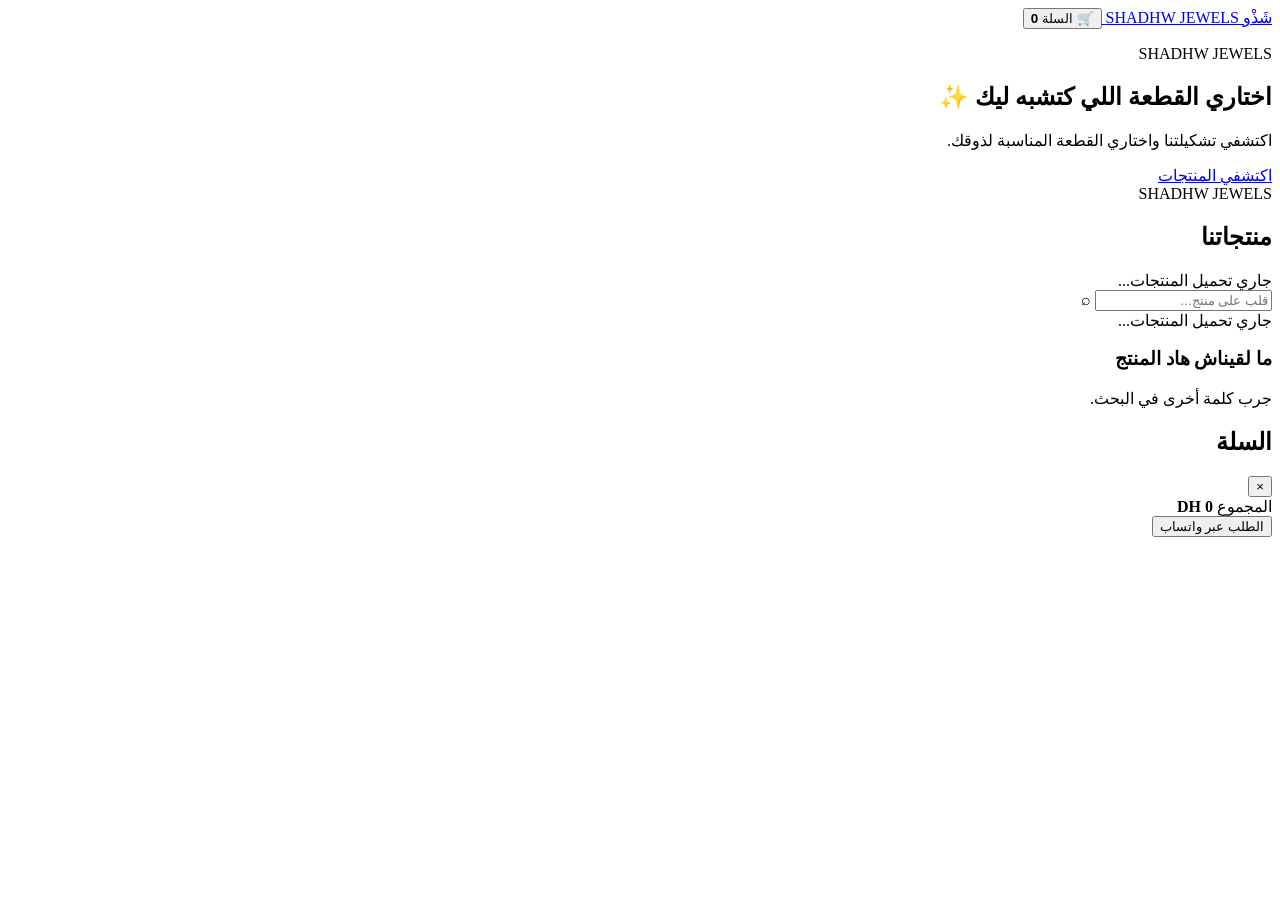
==== index.html @ 39e00721 "Update index.html" ====
<!DOCTYPE html>
<html lang="ar" dir="rtl">
<head>
    <meta charset="UTF-8">
    <meta name="viewport" content="width=device-width, initial-scale=1.0">

    <title>SHADHW JEWELS | شَذْو للمجوهرات</title>

    <meta name="description" content="شَذْو للمجوهرات | SHADHW JEWELS">

    <link rel="stylesheet" href="css/style.css">
</head>

<body>

<header class="site-header">

    <div class="header-inner">

        <a href="index.html" class="logo">
            <span class="logo-ar">شَذْو</span>
            <span class="logo-en">SHADHW JEWELS</span>
        </a>

        <button class="cart-button" id="cartButton">
            🛒
            <span>السلة</span>
            <b id="cartCount">0</b>
        </button>

    </div>

</header>


<main>

    <section class="hero">

        <div class="hero-content">

            <p class="hero-small">SHADHW JEWELS</p>

            <h1>اختاري القطعة اللي كتشبه ليك ✨</h1>

            <p>
                اكتشفي تشكيلتنا واختاري القطعة المناسبة لذوقك.
            </p>

            <a href="#products" class="hero-button">
                اكتشفي المنتجات
            </a>

        </div>

    </section>


    <section class="products-section" id="products">

        <div class="section-heading">

            <div>
                <span>SHADHW JEWELS</span>
                <h2>منتجاتنا</h2>
            </div>

            <div class="products-info">
                <span id="productsCount">جاري تحميل المنتجات...</span>
            </div>

        </div>


        <div class="store-controls">

            <div class="search-box">

                <input
                    type="search"
                    id="searchInput"
                    placeholder="قلب على منتج..."
                    autocomplete="off"
                >

                <span>⌕</span>

            </div>

        </div>


        <div id="productsGrid" class="products-grid">

            <div class="loading">
                جاري تحميل المنتجات...
            </div>

        </div>


        <div id="emptyMessage" class="empty-message hidden">

            <h3>ما لقيناش هاد المنتج</h3>

            <p>
                جرب كلمة أخرى في البحث.
            </p>

        </div>

    </section>

</main>


<!-- CART -->

<div id="cartOverlay" class="cart-overlay hidden">

    <div class="cart">

        <div class="cart-header">

            <h2>السلة</h2>

            <button id="closeCart">×</button>

        </div>


        <div id="cartItems" class="cart-items"></div>


        <div class="cart-footer">

            <div class="cart-total">

                <span>المجموع</span>

                <strong id="cartTotal">0 DH</strong>

            </div>

            <button id="whatsappOrder" class="whatsapp-button">
                الطلب عبر واتساب
            </button>

        </div>

    </div>

</div>


<script src="js/store.js"></script>

</body>
</html>
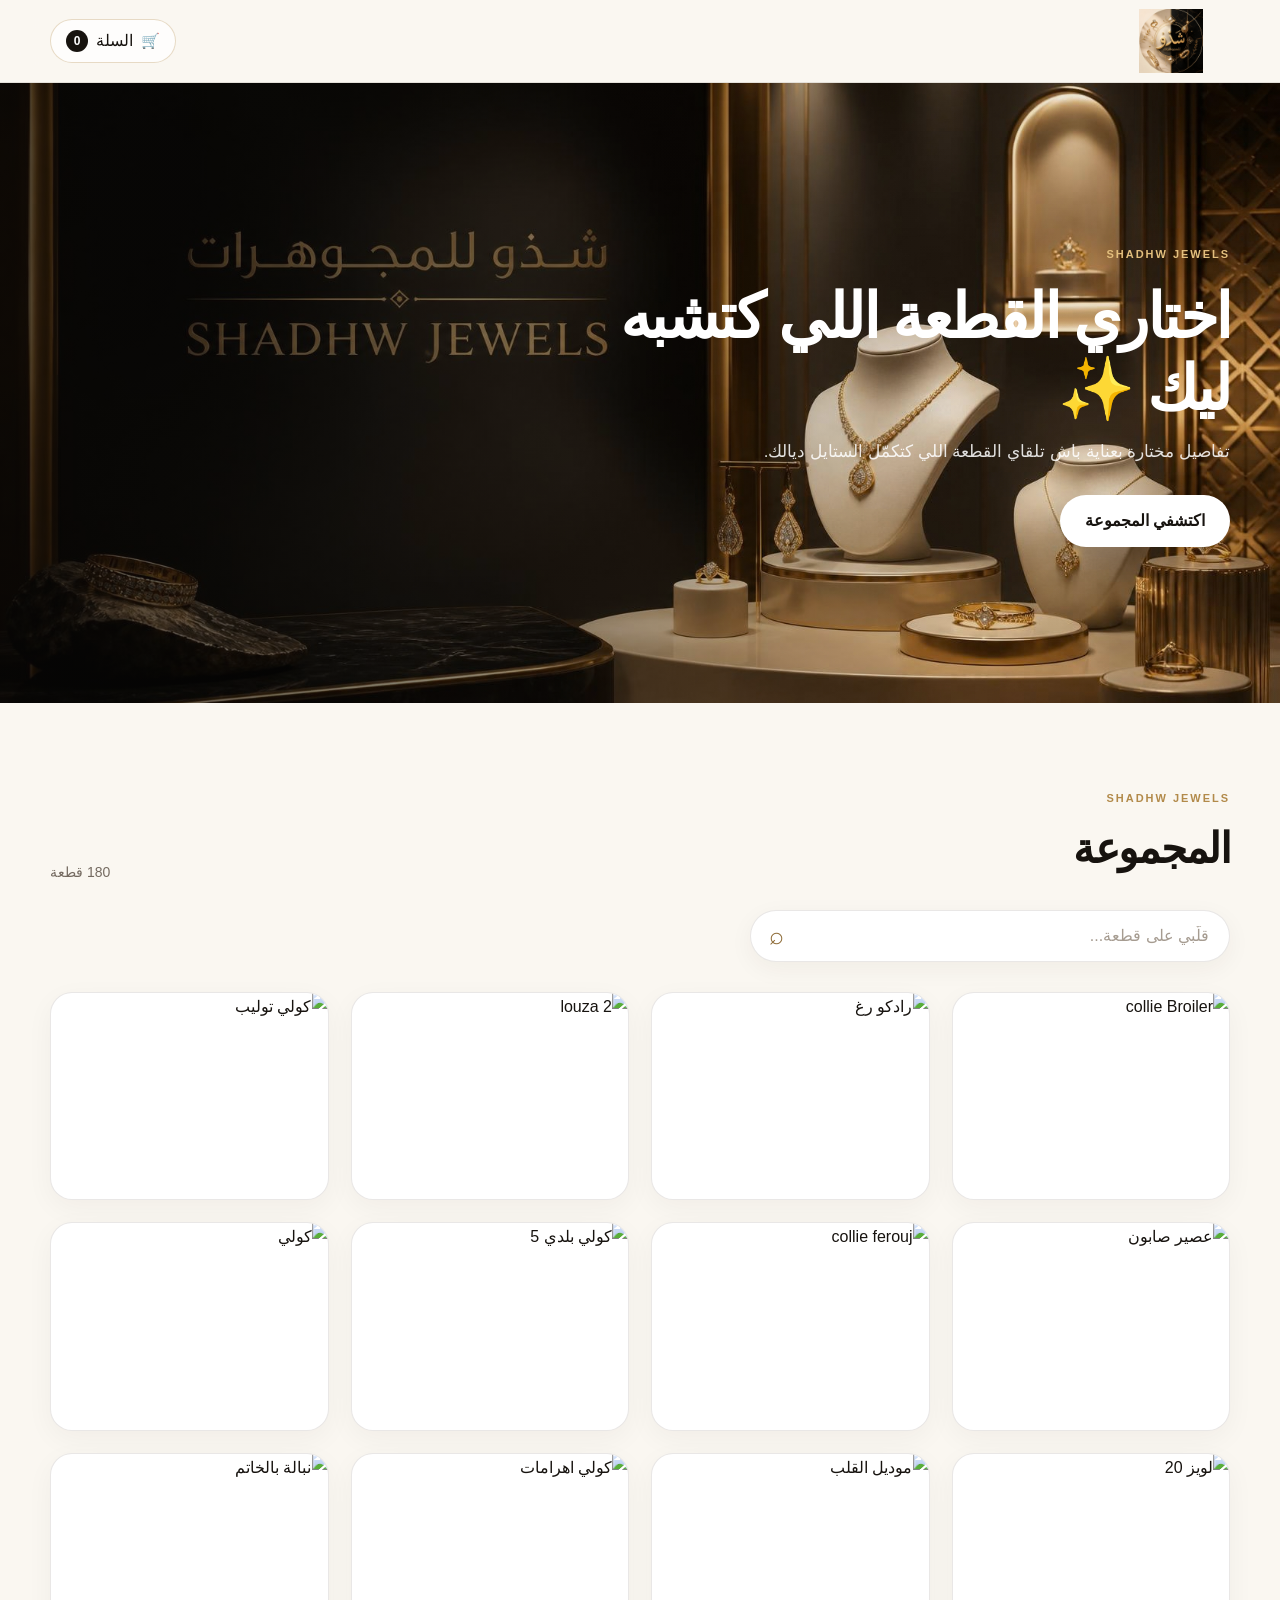
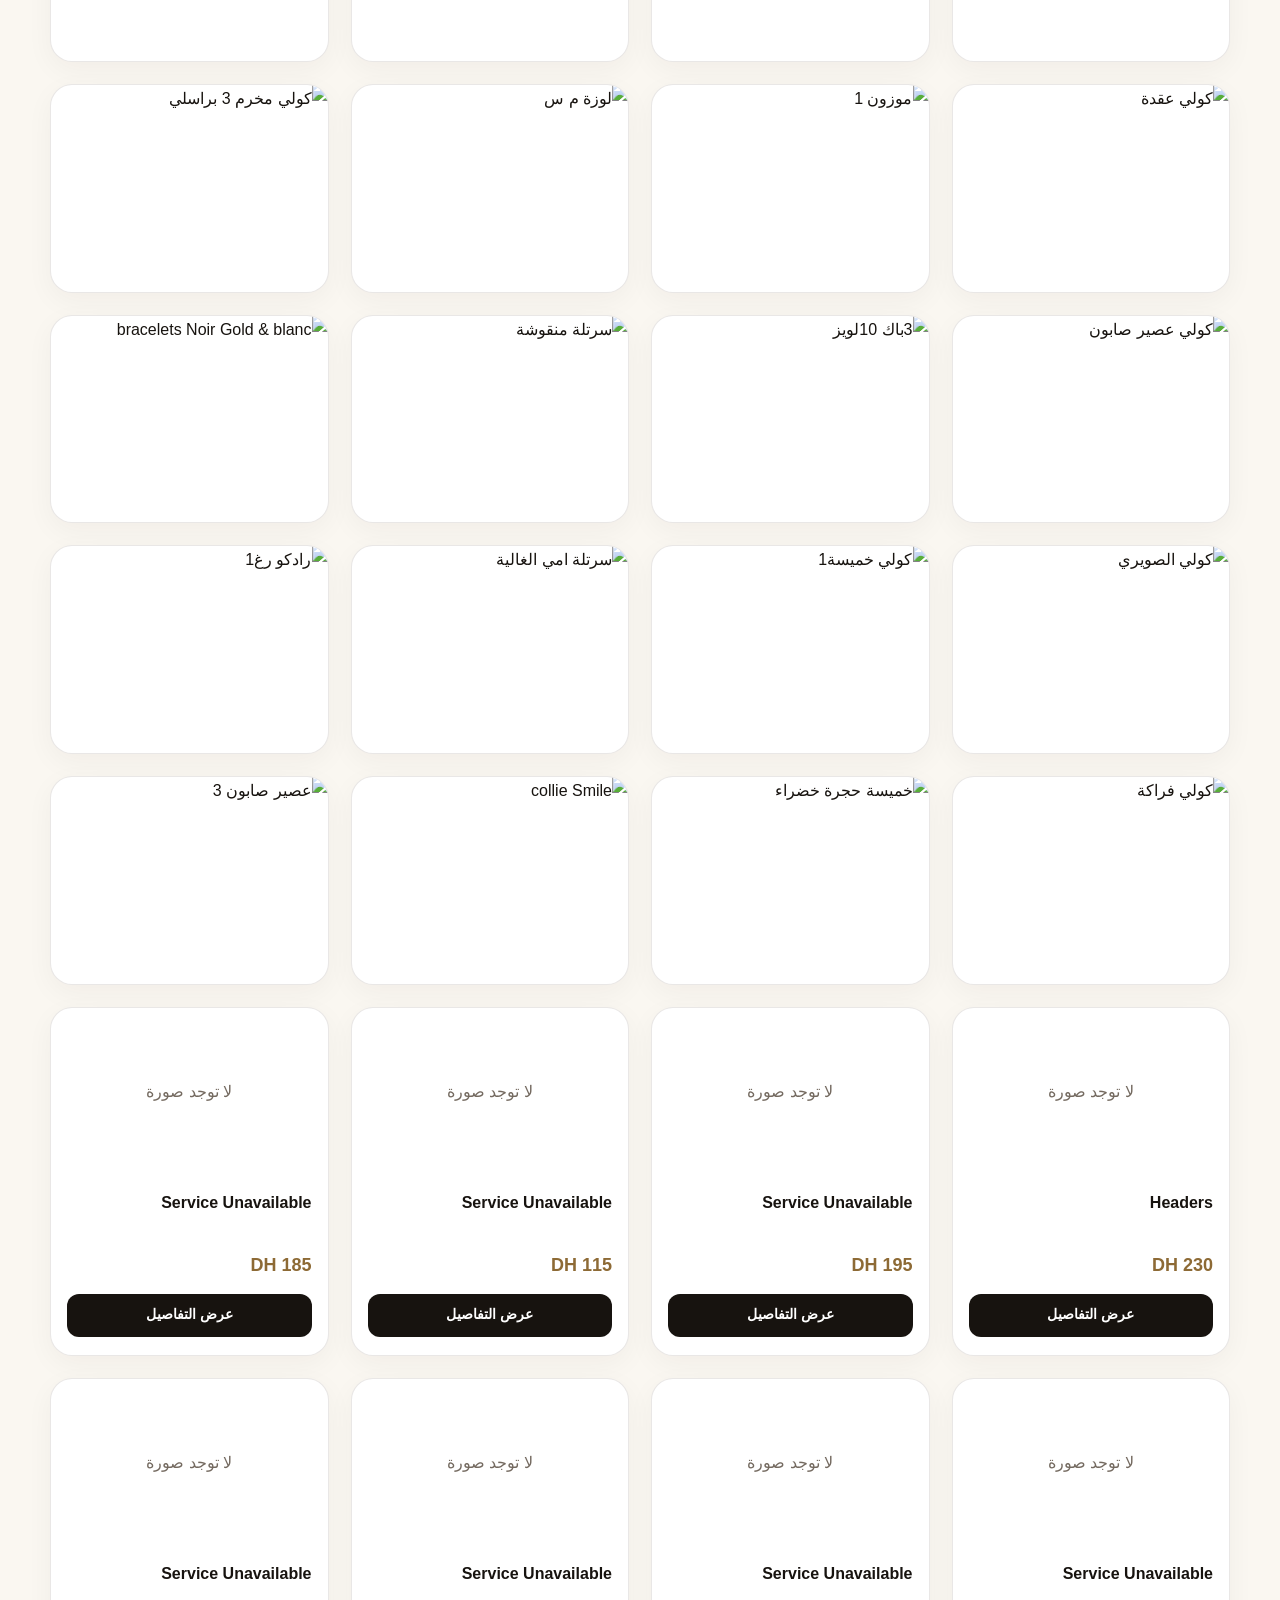
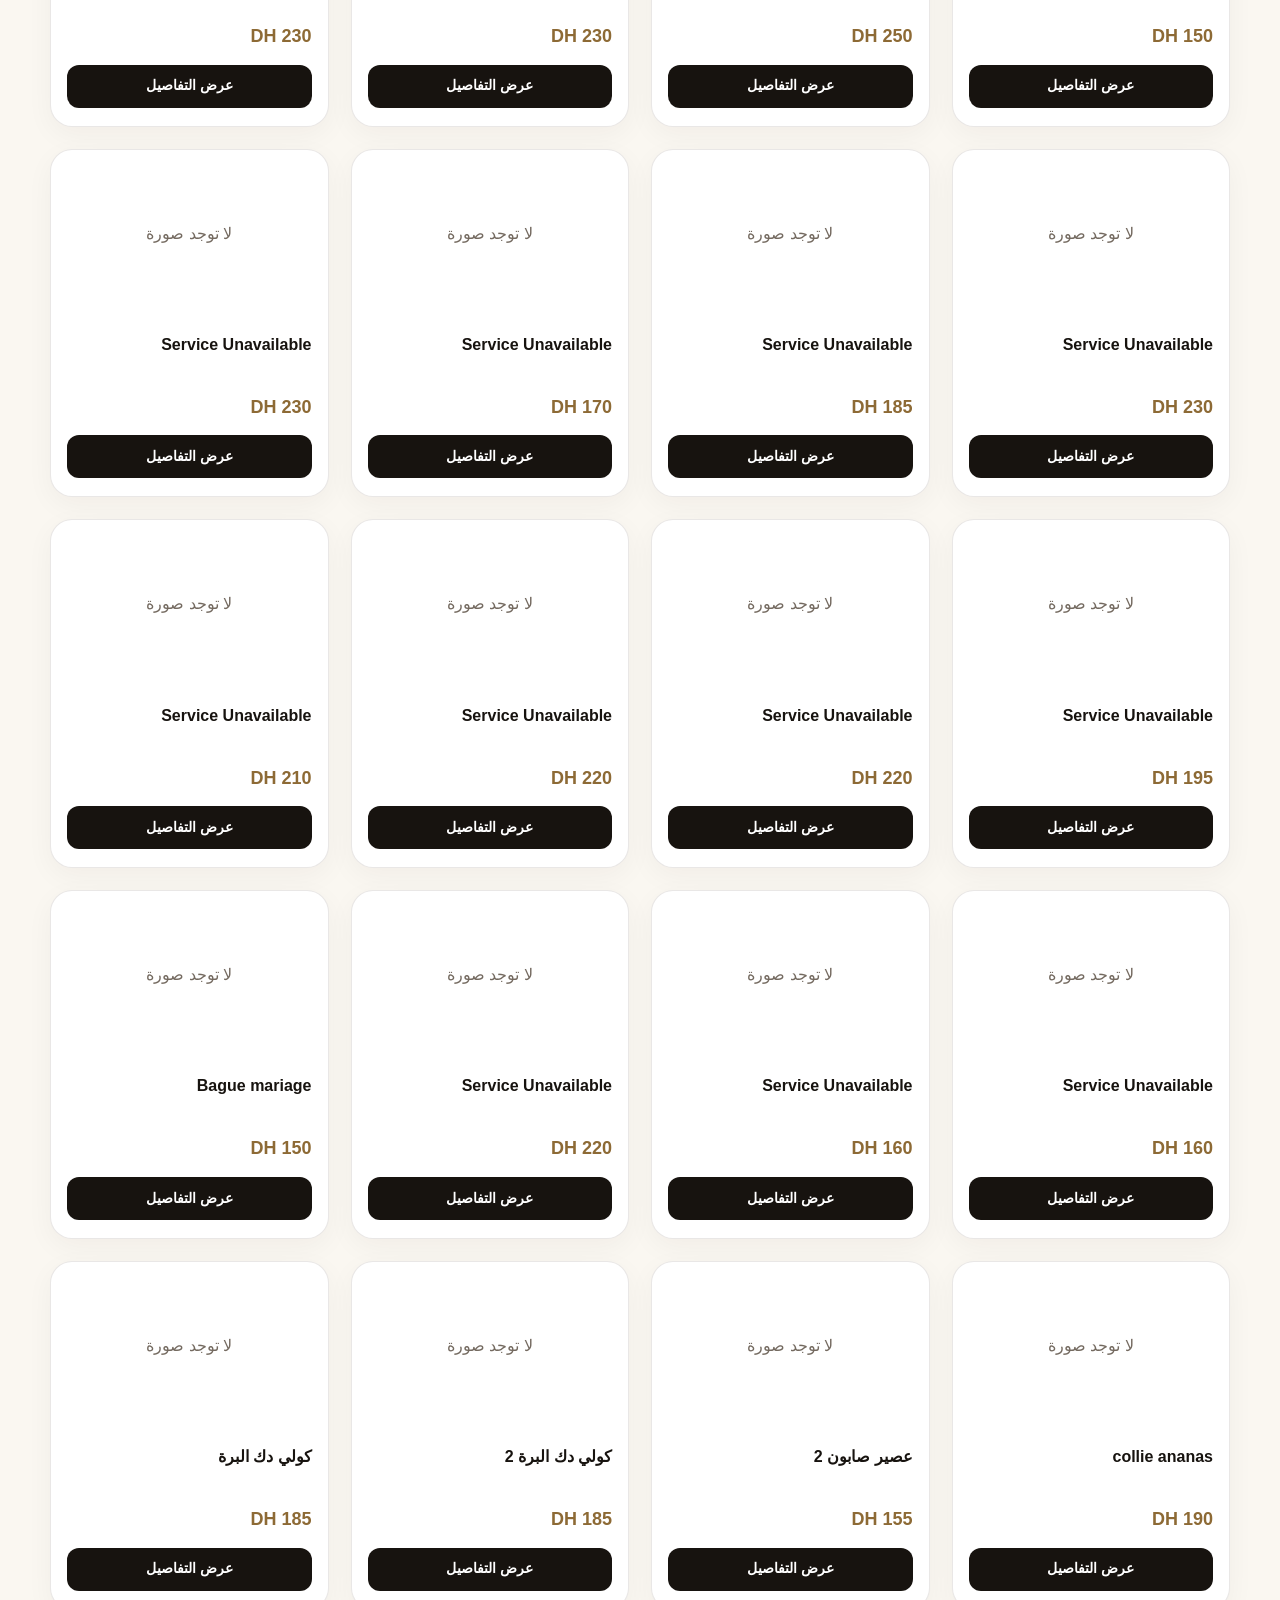
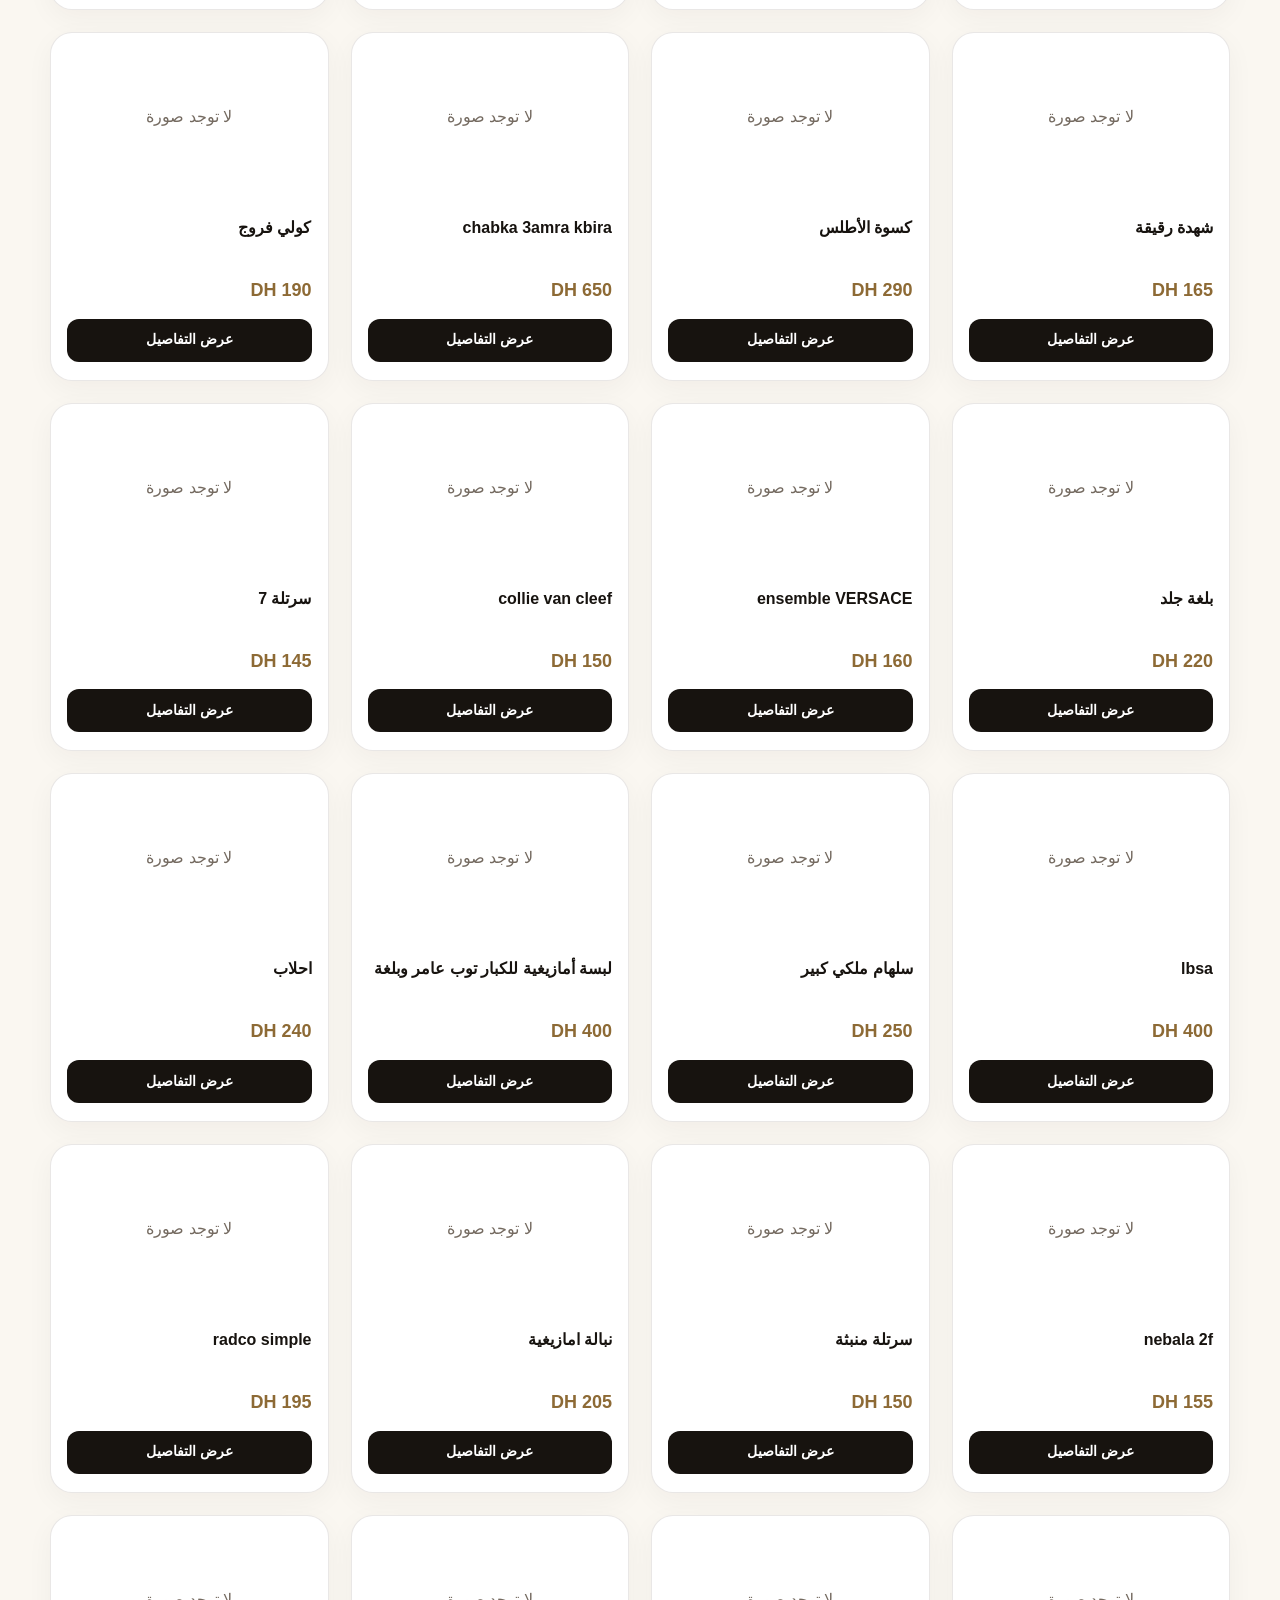
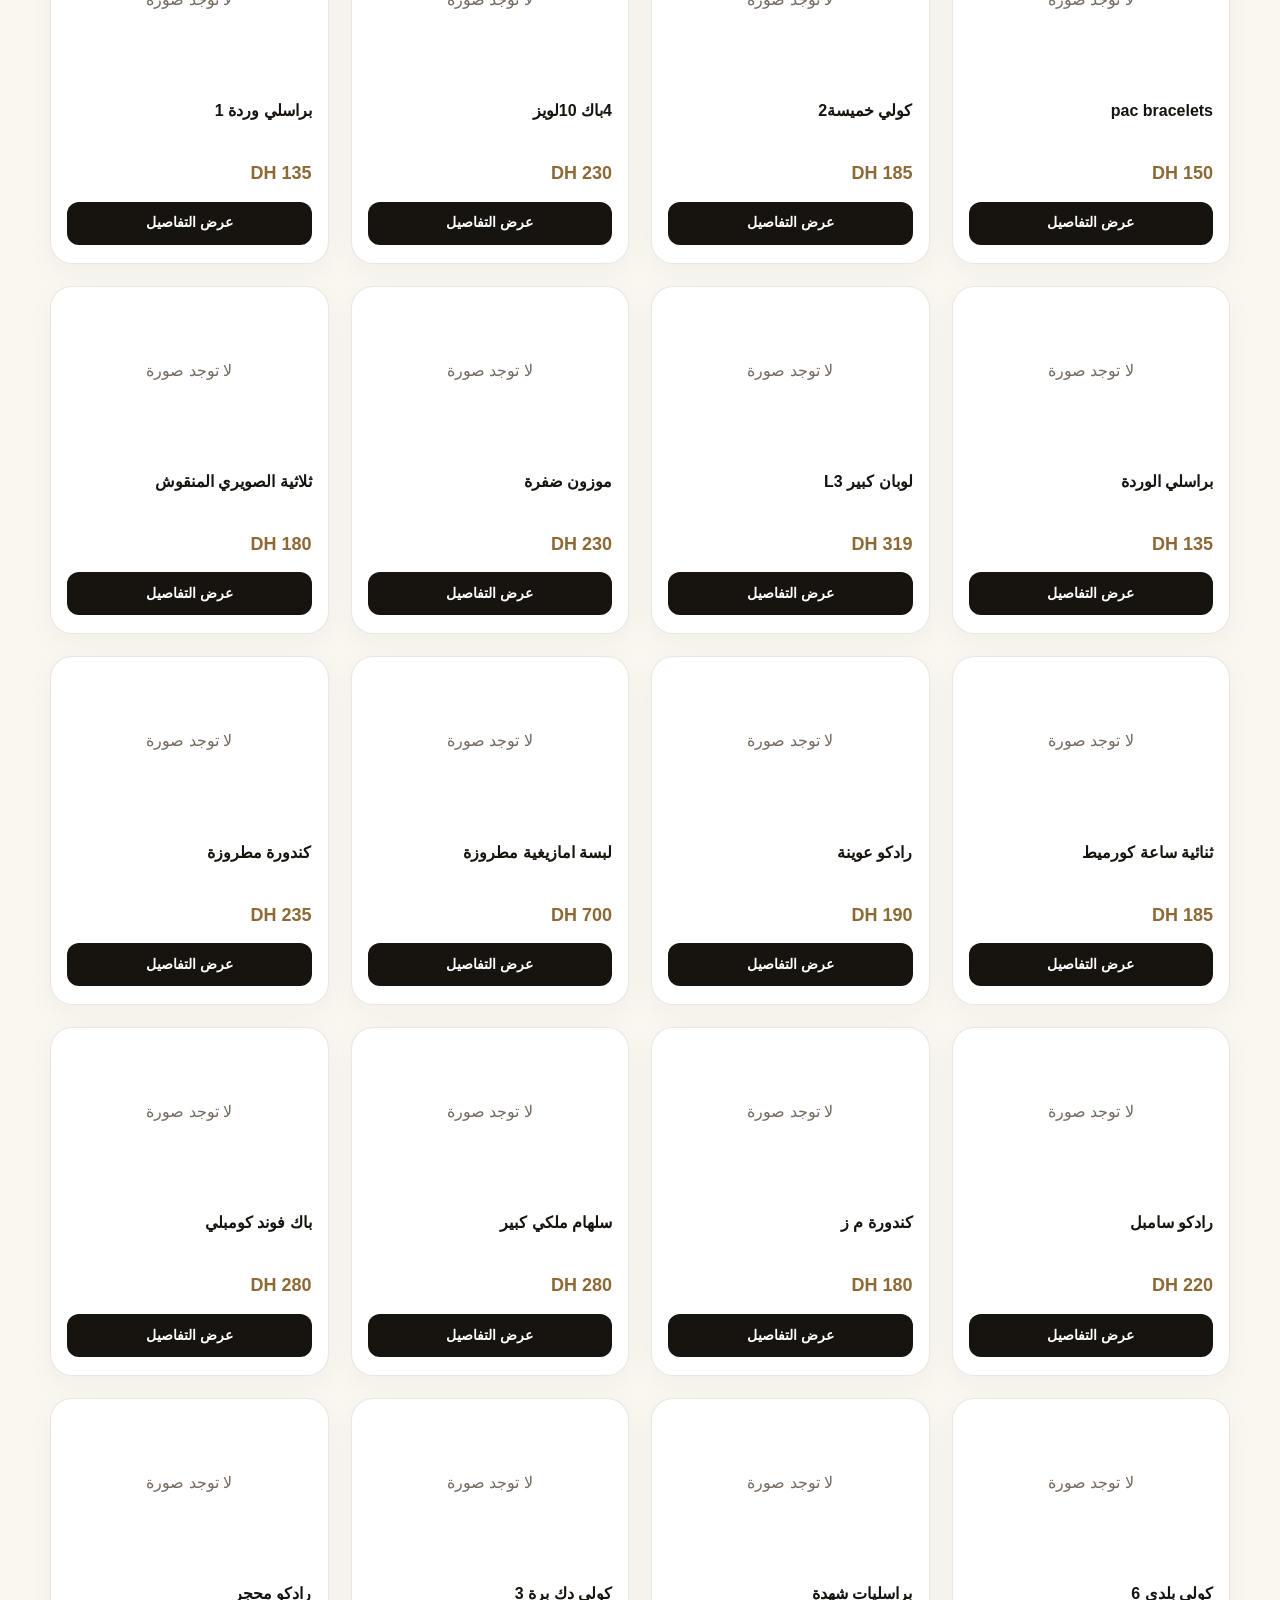
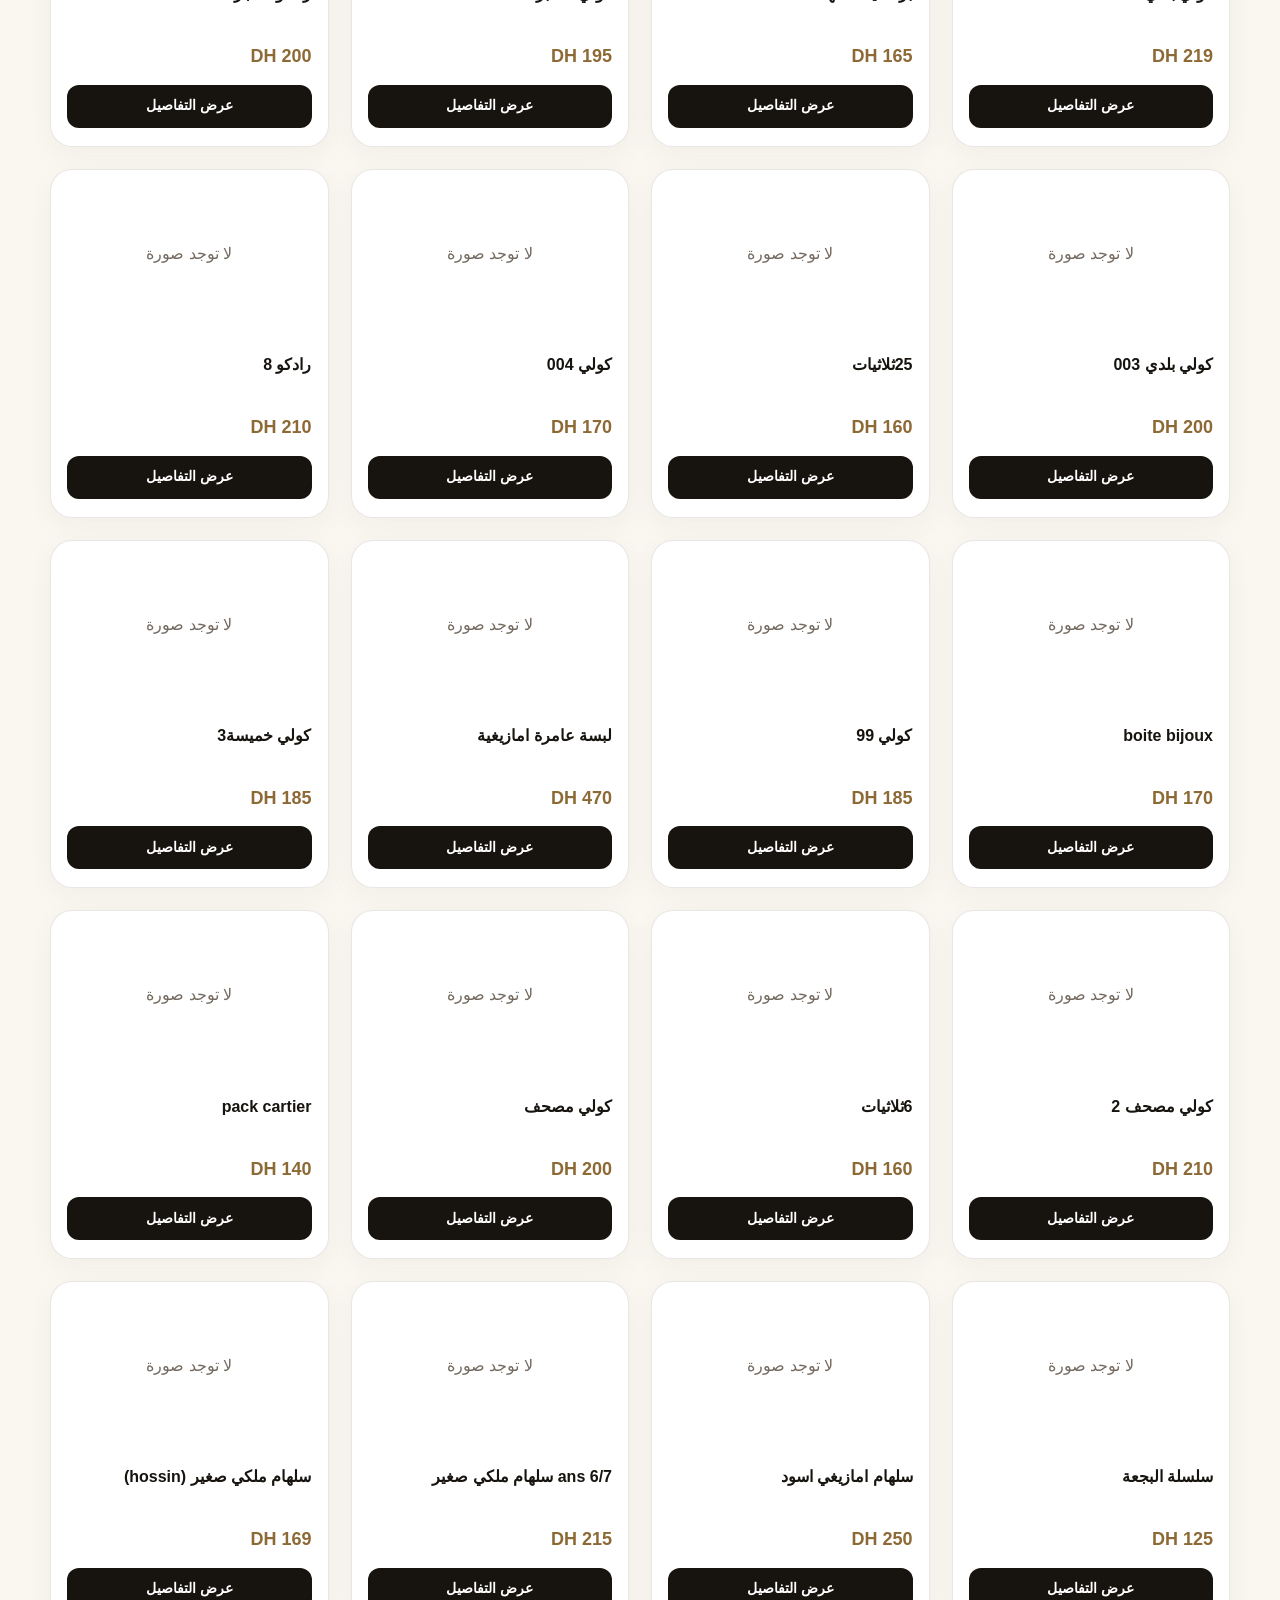
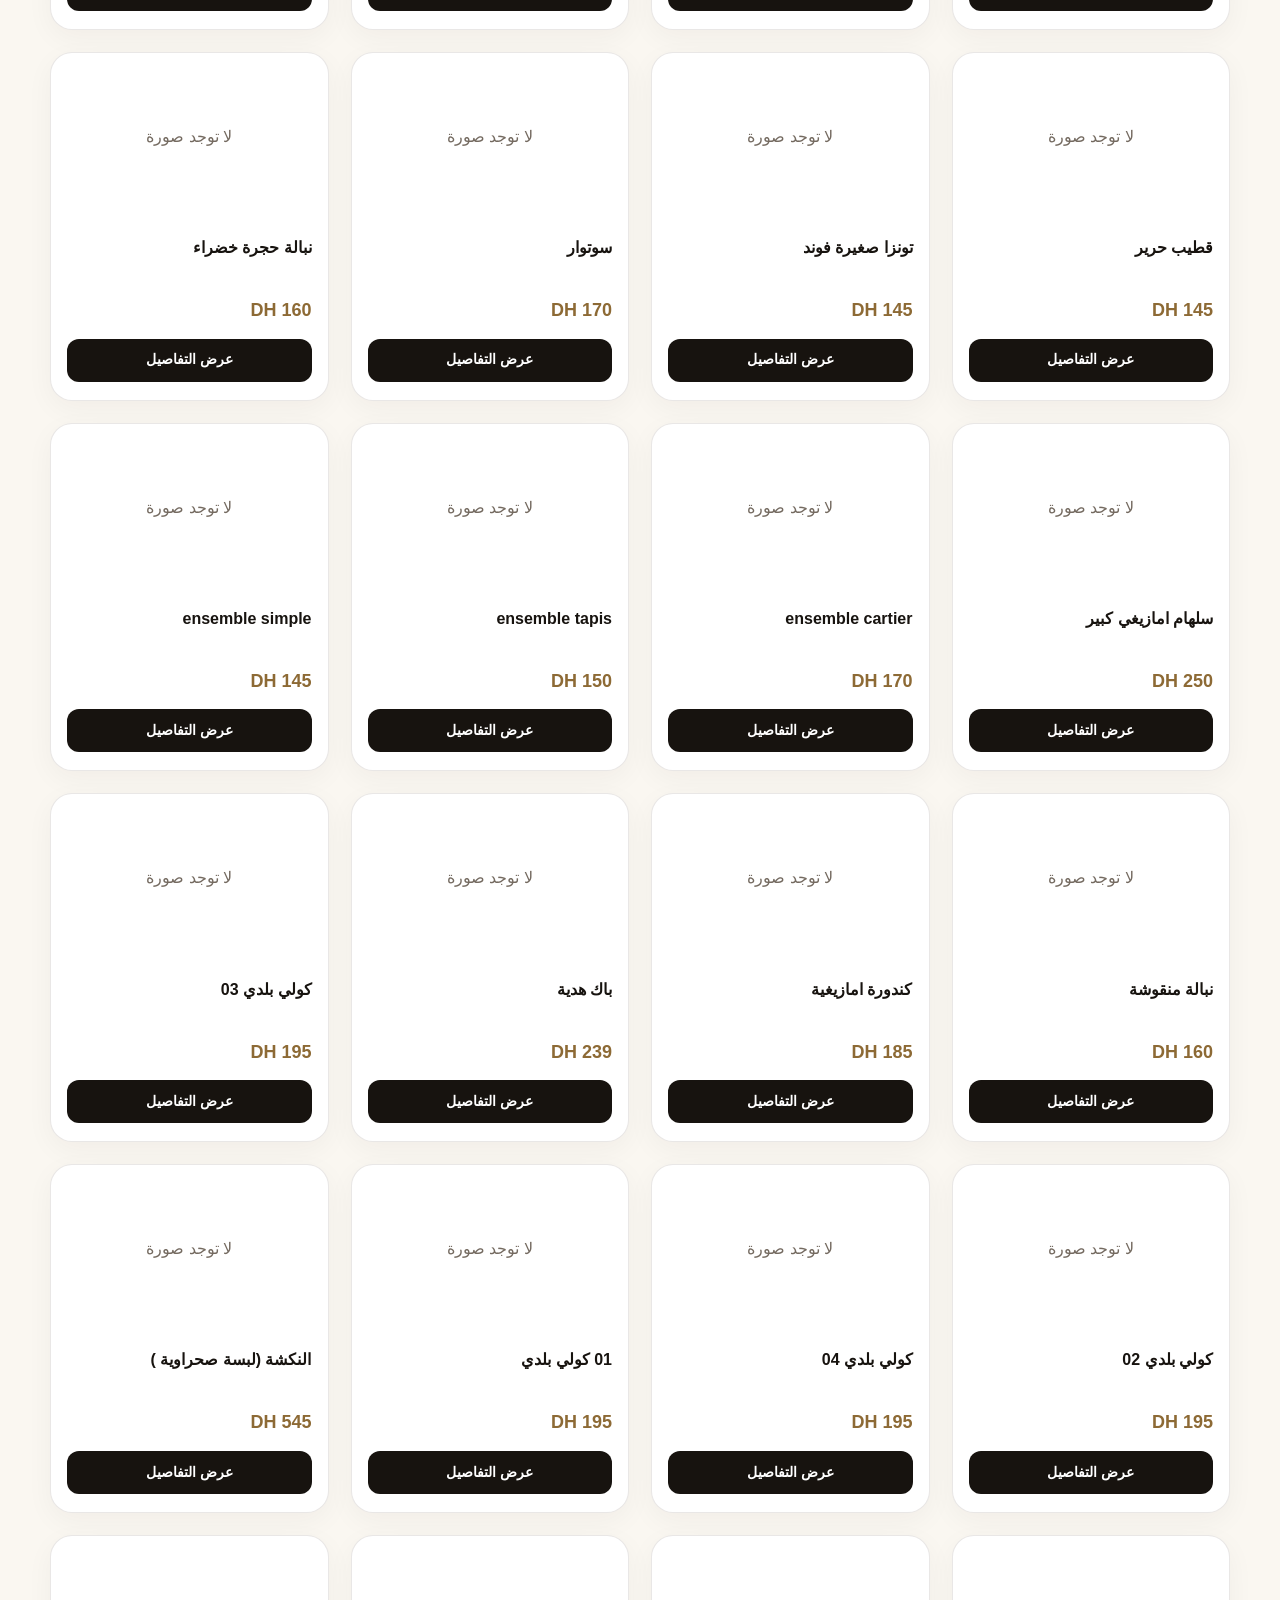
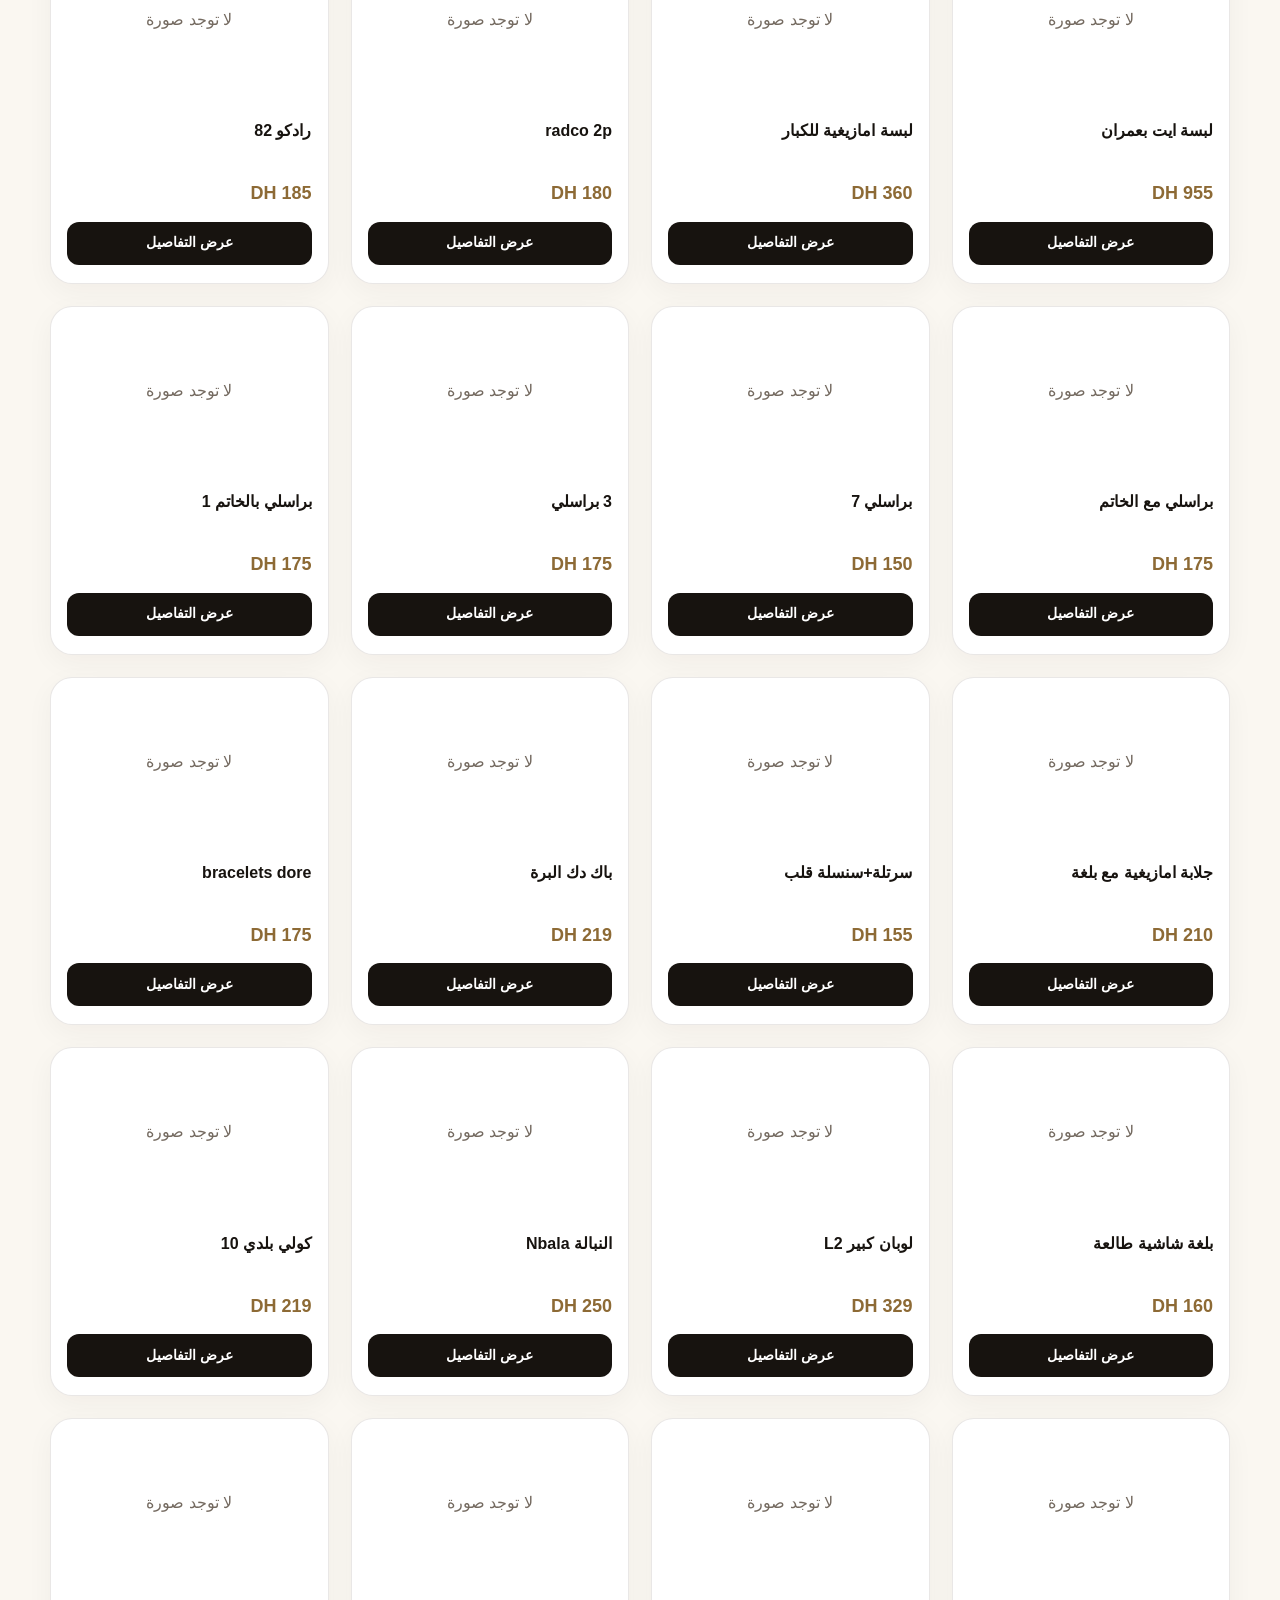
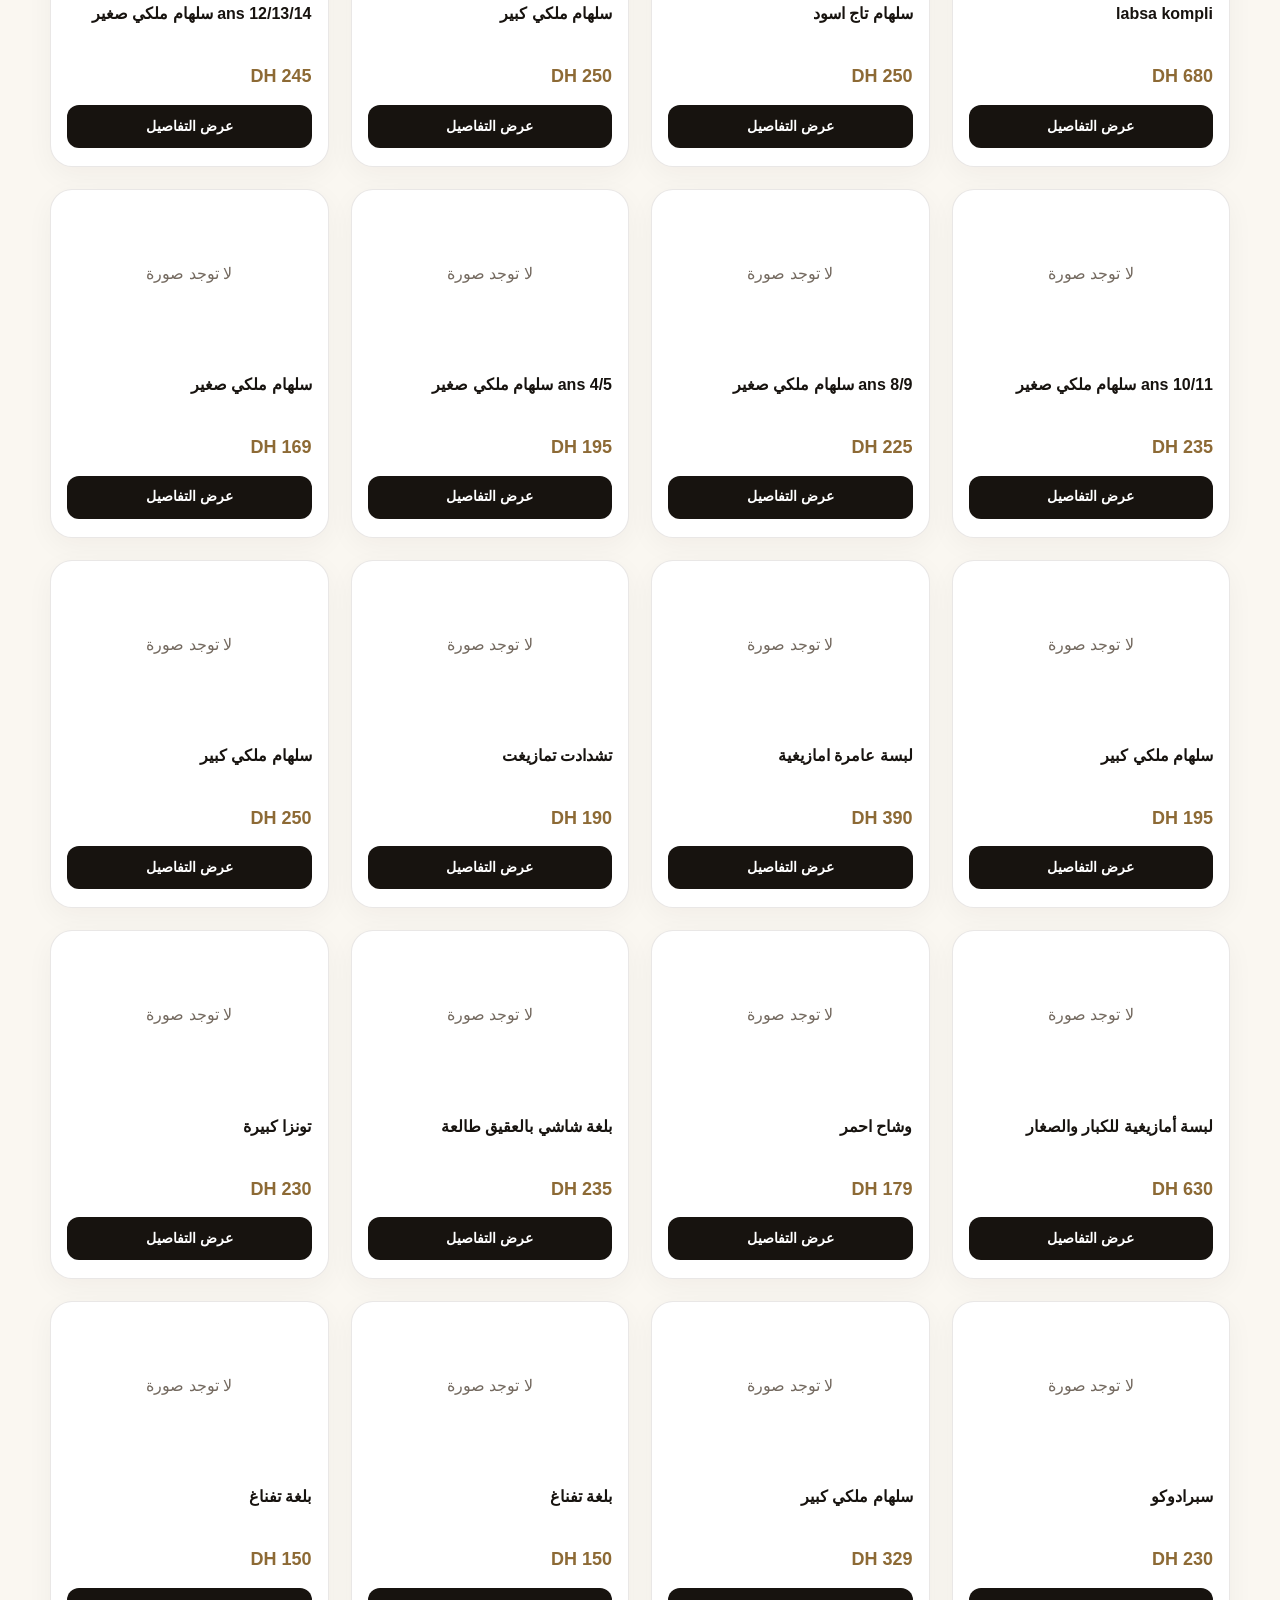
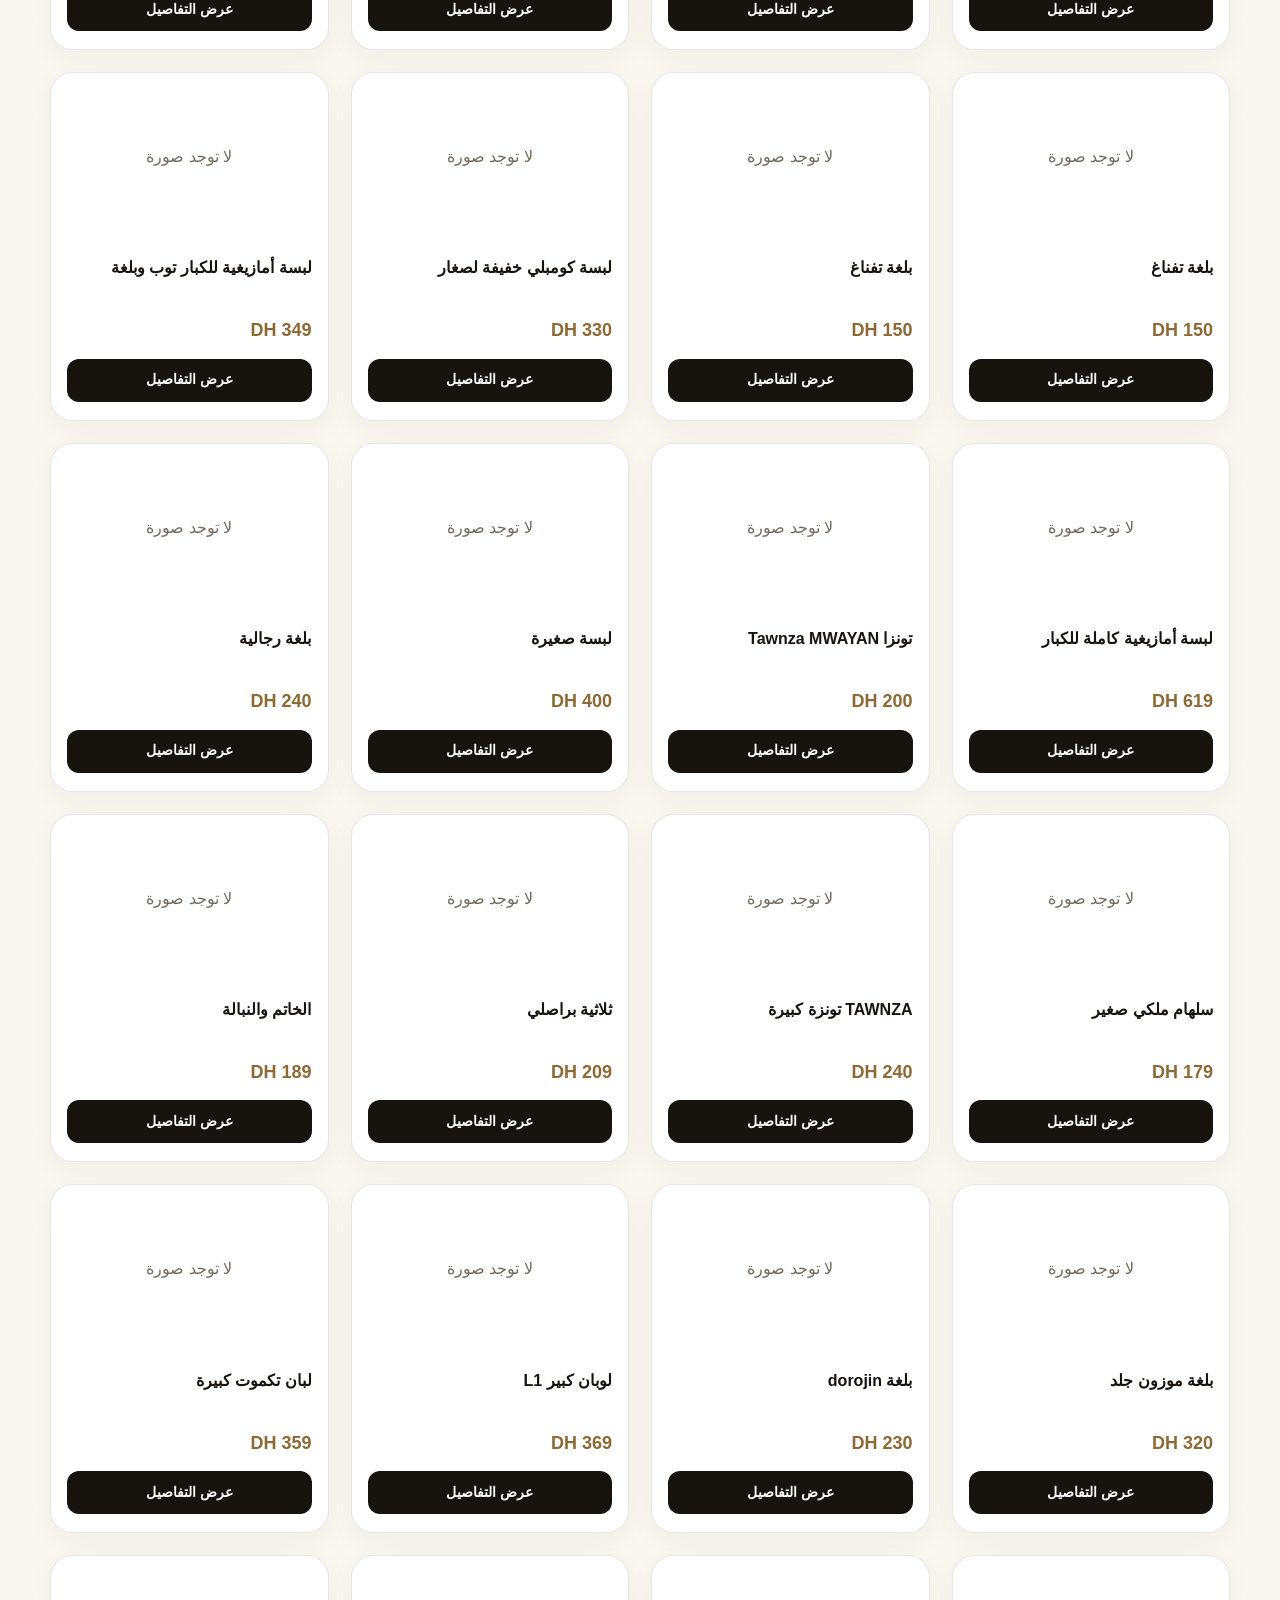
==== commit 4df0a73c: "Add files via upload" ====
--- a/index.html
+++ b/index.html
@@ -3,157 +3,84 @@
 <head>
     <meta charset="UTF-8">
     <meta name="viewport" content="width=device-width, initial-scale=1.0">
-
-    <title>SHADHW JEWELS | شَذْو للمجوهرات</title>
-
+    <title>شَذْو للمجوهرات | SHADHW JEWELS</title>
     <meta name="description" content="شَذْو للمجوهرات | SHADHW JEWELS">
-
     <link rel="stylesheet" href="css/style.css">
 </head>
-
 <body>
-
 <header class="site-header">
-
     <div class="header-inner">
-
-        <a href="index.html" class="logo">
-            <span class="logo-ar">شَذْو</span>
-            <span class="logo-en">SHADHW JEWELS</span>
+        <a href="index.html" class="brand" aria-label="SHADHW JEWELS">
+            <img src="assets/logo-shadhw.png" alt="شَذْو للمجوهرات" class="brand-logo">
         </a>
-
-        <button class="cart-button" id="cartButton">
-            🛒
+        <button class="cart-button" id="cartButton" type="button" aria-label="فتح السلة">
+            <span class="cart-icon">🛒</span>
             <span>السلة</span>
             <b id="cartCount">0</b>
         </button>
-
     </div>
-
 </header>
 
+<main>
+    <section class="hero">
+        <div class="hero-overlay"></div>
+        <div class="hero-content">
+            <span class="eyebrow">SHADHW JEWELS</span>
+            <h1>اختاري القطعة اللي كتشبه ليك ✨</h1>
+            <p>تفاصيل مختارة بعناية باش تلقاي القطعة اللي كتكمّل الستايل ديالك.</p>
+            <a href="#products" class="hero-button">اكتشفي المجموعة</a>
+        </div>
+    </section>
 
-<main>
-
-    <section class="hero">
-
-        <div class="hero-content">
-
-            <p class="hero-small">SHADHW JEWELS</p>
-
-            <h1>اختاري القطعة اللي كتشبه ليك ✨</h1>
-
-            <p>
-                اكتشفي تشكيلتنا واختاري القطعة المناسبة لذوقك.
-            </p>
-
-            <a href="#products" class="hero-button">
-                اكتشفي المنتجات
-            </a>
-
+    <section class="products-section" id="products">
+        <div class="section-heading">
+            <div>
+                <span class="section-kicker">SHADHW JEWELS</span>
+                <h2>المجموعة</h2>
+            </div>
+            <span id="productsCount" class="products-count">جاري تحميل المنتجات...</span>
         </div>
 
-    </section>
-
-
-    <section class="products-section" id="products">
-
-        <div class="section-heading">
-
-            <div>
-                <span>SHADHW JEWELS</span>
-                <h2>منتجاتنا</h2>
-            </div>
-
-            <div class="products-info">
-                <span id="productsCount">جاري تحميل المنتجات...</span>
-            </div>
-
+        <div class="store-controls">
+            <label class="search-box" aria-label="البحث عن منتج">
+                <input type="search" id="searchInput" placeholder="قلّبي على قطعة..." autocomplete="off">
+                <span>⌕</span>
+            </label>
         </div>
 
-
-        <div class="store-controls">
-
-            <div class="search-box">
-
-                <input
-                    type="search"
-                    id="searchInput"
-                    placeholder="قلب على منتج..."
-                    autocomplete="off"
-                >
-
-                <span>⌕</span>
-
-            </div>
-
+        <div id="productsGrid" class="products-grid">
+            <div class="loading">جاري تحميل المنتجات...</div>
         </div>
 
-
-        <div id="productsGrid" class="products-grid">
-
-            <div class="loading">
-                جاري تحميل المنتجات...
-            </div>
-
+        <div id="emptyMessage" class="empty-message hidden">
+            <div class="empty-icon">✦</div>
+            <h3>ما لقيناش هاد القطعة</h3>
+            <p>جربي كلمة أخرى في البحث.</p>
         </div>
-
-
-        <div id="emptyMessage" class="empty-message hidden">
-
-            <h3>ما لقيناش هاد المنتج</h3>
-
-            <p>
-                جرب كلمة أخرى في البحث.
-            </p>
-
-        </div>
-
     </section>
-
 </main>
 
-
-<!-- CART -->
-
-<div id="cartOverlay" class="cart-overlay hidden">
-
-    <div class="cart">
-
+<div id="cartOverlay" class="cart-overlay hidden" aria-hidden="true">
+    <div class="cart-backdrop" id="cartBackdrop"></div>
+    <aside class="cart" aria-label="سلة المشتريات">
         <div class="cart-header">
-
-            <h2>السلة</h2>
-
-            <button id="closeCart">×</button>
-
+            <div>
+                <span class="section-kicker">SHADHW JEWELS</span>
+                <h2>السلة</h2>
+            </div>
+            <button id="closeCart" type="button" aria-label="إغلاق السلة">×</button>
         </div>
-
-
         <div id="cartItems" class="cart-items"></div>
-
-
         <div class="cart-footer">
-
             <div class="cart-total">
-
                 <span>المجموع</span>
-
                 <strong id="cartTotal">0 DH</strong>
-
             </div>
-
-            <button id="whatsappOrder" class="whatsapp-button">
-                الطلب عبر واتساب
-            </button>
-
+            <button id="whatsappOrder" class="whatsapp-button" type="button">إتمام الطلب عبر واتساب</button>
         </div>
-
-    </div>
-
+    </aside>
 </div>
 
-
 <script src="js/store.js"></script>
-
 </body>
 </html>
--- a/css/style.css
+++ b/css/style.css
@@ -0,0 +1,425 @@
+:root {
+    --ink: #17130f;
+    --muted: #746a60;
+    --cream: #faf7f1;
+    --surface: #ffffff;
+    --gold: #b28a4a;
+    --gold-dark: #8d6a35;
+    --line: rgba(38, 28, 17, .10);
+    --shadow: 0 16px 50px rgba(42, 28, 12, .10);
+    --radius: 22px;
+}
+
+* { box-sizing: border-box; }
+html { scroll-behavior: smooth; }
+body {
+    margin: 0;
+    color: var(--ink);
+    background: var(--cream);
+    font-family: Tahoma, Arial, sans-serif;
+    line-height: 1.7;
+}
+button, input { font: inherit; }
+button, a { -webkit-tap-highlight-color: transparent; }
+a { color: inherit; text-decoration: none; }
+.hidden { display: none !important; }
+
+.site-header {
+    position: sticky;
+    top: 0;
+    z-index: 100;
+    background: rgba(250, 247, 241, .93);
+    border-bottom: 1px solid var(--line);
+    backdrop-filter: blur(16px);
+}
+.header-inner {
+    width: min(1180px, calc(100% - 32px));
+    min-height: 82px;
+    margin: auto;
+    display: flex;
+    align-items: center;
+    justify-content: space-between;
+    gap: 20px;
+}
+.brand { display: inline-flex; align-items: center; }
+.brand-logo {
+    width: 118px;
+    height: 64px;
+    object-fit: contain;
+    display: block;
+}
+.header-actions { display: flex; align-items: center; gap: 10px; }
+.cart-button, .back-button {
+    border: 1px solid rgba(178, 138, 74, .30);
+    background: rgba(255,255,255,.72);
+    color: var(--ink);
+    border-radius: 999px;
+    min-height: 44px;
+    padding: 0 15px;
+    display: inline-flex;
+    align-items: center;
+    justify-content: center;
+    gap: 8px;
+    cursor: pointer;
+    transition: .22s ease;
+}
+.cart-button:hover, .back-button:hover { transform: translateY(-1px); border-color: var(--gold); }
+.cart-button b {
+    min-width: 22px;
+    height: 22px;
+    padding: 0 5px;
+    display: inline-flex;
+    align-items: center;
+    justify-content: center;
+    border-radius: 999px;
+    background: var(--ink);
+    color: #fff;
+    font-size: 12px;
+}
+.cart-icon { font-size: 15px; }
+
+.hero {
+    min-height: 620px;
+    position: relative;
+    display: flex;
+    align-items: center;
+    overflow: hidden;
+    background-image: url('../assets/hero-shadhw.png');
+    background-size: cover;
+    background-position: center;
+}
+.hero-overlay {
+    position: absolute;
+    inset: 0;
+    background: linear-gradient(90deg, rgba(8,7,6,.72) 0%, rgba(8,7,6,.42) 42%, rgba(8,7,6,.08) 75%);
+}
+.hero-content {
+    position: relative;
+    z-index: 1;
+    width: min(1180px, calc(100% - 32px));
+    margin: auto;
+    color: #fff;
+    padding: 85px 0;
+}
+.eyebrow, .section-kicker {
+    display: inline-block;
+    letter-spacing: .18em;
+    text-transform: uppercase;
+    font-size: 11px;
+    color: var(--gold);
+    font-weight: 700;
+}
+.hero .eyebrow { color: #e3bf7e; }
+.hero h1 {
+    max-width: 650px;
+    margin: 15px 0 14px;
+    font-size: clamp(34px, 5vw, 62px);
+    line-height: 1.15;
+    font-weight: 700;
+    letter-spacing: -.04em;
+}
+.hero p {
+    max-width: 520px;
+    margin: 0 0 28px;
+    color: rgba(255,255,255,.86);
+    font-size: 17px;
+}
+.hero-button {
+    display: inline-flex;
+    align-items: center;
+    min-height: 52px;
+    padding: 0 25px;
+    border-radius: 999px;
+    background: #fff;
+    color: #17130f;
+    font-weight: 700;
+    box-shadow: 0 14px 35px rgba(0,0,0,.18);
+    transition: .22s ease;
+}
+.hero-button:hover { transform: translateY(-2px); }
+
+.products-section {
+    width: min(1180px, calc(100% - 32px));
+    margin: auto;
+    padding: 80px 0 100px;
+}
+.section-heading {
+    display: flex;
+    align-items: end;
+    justify-content: space-between;
+    gap: 20px;
+    margin-bottom: 25px;
+}
+.section-heading h2 {
+    margin: 3px 0 0;
+    font-size: clamp(30px, 4vw, 42px);
+    letter-spacing: -.04em;
+}
+.products-count { color: var(--muted); font-size: 14px; }
+.store-controls { margin-bottom: 30px; }
+.search-box {
+    width: min(480px, 100%);
+    min-height: 52px;
+    border: 1px solid var(--line);
+    background: var(--surface);
+    border-radius: 999px;
+    display: flex;
+    align-items: center;
+    padding: 0 18px;
+    box-shadow: 0 7px 25px rgba(50,30,10,.05);
+}
+.search-box input {
+    width: 100%;
+    border: 0;
+    outline: 0;
+    background: transparent;
+    color: var(--ink);
+}
+.search-box input::placeholder { color: #a69c91; }
+.search-box span { font-size: 25px; color: var(--gold-dark); }
+
+.products-grid {
+    display: grid;
+    grid-template-columns: repeat(4, minmax(0, 1fr));
+    gap: 22px;
+}
+.product-card {
+    background: var(--surface);
+    border: 1px solid var(--line);
+    border-radius: var(--radius);
+    overflow: hidden;
+    box-shadow: 0 8px 28px rgba(50,30,10,.045);
+    transition: transform .25s ease, box-shadow .25s ease;
+}
+.product-card:hover { transform: translateY(-5px); box-shadow: var(--shadow); }
+.product-card-image {
+    aspect-ratio: 1 / 1.08;
+    background: #f1ece3;
+    position: relative;
+    overflow: hidden;
+}
+.product-card-image img { width: 100%; height: 100%; object-fit: cover; display: block; transition: transform .45s ease; }
+.product-card:hover .product-card-image img { transform: scale(1.035); }
+.product-card-body { padding: 16px 16px 18px; }
+.product-card-title {
+    min-height: 52px;
+    margin: 0 0 7px;
+    font-size: 16px;
+    line-height: 1.55;
+}
+.product-card-price { font-weight: 800; font-size: 18px; color: var(--gold-dark); margin-bottom: 13px; }
+.product-card-link {
+    width: 100%;
+    min-height: 43px;
+    border-radius: 12px;
+    display: inline-flex;
+    align-items: center;
+    justify-content: center;
+    background: var(--ink);
+    color: #fff;
+    font-size: 14px;
+    font-weight: 700;
+    transition: .2s ease;
+}
+.product-card-link:hover { background: var(--gold-dark); }
+
+.loading, .empty-message {
+    grid-column: 1 / -1;
+    text-align: center;
+    padding: 70px 20px;
+    color: var(--muted);
+}
+.empty-icon { color: var(--gold); font-size: 30px; }
+.empty-message h3 { color: var(--ink); margin: 8px 0 0; }
+
+.product-page {
+    width: min(1180px, calc(100% - 32px));
+    margin: auto;
+    padding: 55px 0 100px;
+}
+.product-detail-grid {
+    display: grid;
+    grid-template-columns: minmax(0, 1.05fr) minmax(360px, .95fr);
+    gap: 60px;
+    align-items: start;
+}
+.gallery { position: sticky; top: 105px; }
+.main-media {
+    position: relative;
+    border-radius: 26px;
+    overflow: hidden;
+    background: #f0ebe2;
+    border: 1px solid var(--line);
+    box-shadow: var(--shadow);
+    aspect-ratio: 1 / 1;
+    display: flex;
+    align-items: center;
+    justify-content: center;
+}
+.main-media img, .main-media video { width: 100%; height: 100%; object-fit: contain; display: block; background: #f0ebe2; }
+.gallery-thumbs {
+    margin-top: 13px;
+    display: grid;
+    grid-template-columns: repeat(6, minmax(0,1fr));
+    gap: 9px;
+}
+.gallery-thumb {
+    padding: 0;
+    border: 2px solid transparent;
+    border-radius: 12px;
+    overflow: hidden;
+    aspect-ratio: 1;
+    background: #eee8df;
+    cursor: pointer;
+}
+.gallery-thumb.active { border-color: var(--gold); }
+.gallery-thumb img { width: 100%; height: 100%; object-fit: cover; display: block; }
+.gallery-video-thumb {
+    position: relative;
+    width: 100%; height: 100%;
+    display: flex; align-items: center; justify-content: center;
+    background: #1d1915; color: #fff; font-size: 20px;
+}
+.gallery-video-thumb small { position: absolute; bottom: 4px; font-size: 8px; opacity: .85; }
+.zoom-hint {
+    position: absolute;
+    left: 14px;
+    bottom: 14px;
+    border: 0;
+    border-radius: 999px;
+    padding: 7px 11px;
+    background: rgba(20,16,12,.72);
+    color: #fff;
+    cursor: pointer;
+    backdrop-filter: blur(8px);
+}
+.product-info { padding-top: 5px; }
+.product-info .section-kicker { margin-bottom: 7px; }
+.product-title {
+    margin: 0 0 13px;
+    font-size: clamp(30px, 4vw, 46px);
+    line-height: 1.2;
+    letter-spacing: -.04em;
+}
+.product-price { font-size: 27px; font-weight: 900; color: var(--gold-dark); margin-bottom: 25px; }
+.product-description {
+    padding: 20px 0;
+    border-top: 1px solid var(--line);
+    border-bottom: 1px solid var(--line);
+    color: #5f554b;
+    white-space: pre-line;
+}
+.option-block { margin: 25px 0; }
+.option-label { display: flex; align-items: center; justify-content: space-between; gap: 15px; margin-bottom: 10px; font-weight: 800; }
+.option-required { color: #a33a2d; font-size: 12px; font-weight: 700; }
+.sizes { display: flex; flex-wrap: wrap; gap: 9px; }
+.size-button {
+    min-width: 53px;
+    min-height: 45px;
+    padding: 0 13px;
+    border-radius: 12px;
+    border: 1px solid rgba(178,138,74,.35);
+    background: #fff;
+    cursor: pointer;
+    transition: .2s ease;
+}
+.size-button:hover { border-color: var(--gold); }
+.size-button.selected { background: var(--ink); color: #fff; border-color: var(--ink); }
+.selection-error { color: #a33a2d; font-size: 13px; margin-top: 9px; display: none; }
+.selection-error.show { display: block; }
+.product-actions { display: grid; gap: 10px; }
+.add-cart-button, .product-whatsapp {
+    min-height: 54px;
+    border-radius: 14px;
+    border: 0;
+    cursor: pointer;
+    font-weight: 800;
+    transition: .2s ease;
+}
+.add-cart-button { background: var(--ink); color: #fff; }
+.add-cart-button:hover { background: var(--gold-dark); transform: translateY(-1px); }
+.product-whatsapp { background: #eef7ef; color: #206a37; border: 1px solid #cfe8d5; }
+.product-whatsapp:hover { transform: translateY(-1px); }
+
+.upsell-section { margin-top: 85px; padding-top: 50px; border-top: 1px solid var(--line); }
+.upsell-heading { margin-bottom: 24px; }
+.upsell-heading h2 { margin: 3px 0 0; font-size: 30px; }
+.upsell-grid { display: grid; grid-template-columns: repeat(4, minmax(0,1fr)); gap: 18px; }
+
+.cart-overlay { position: fixed; inset: 0; z-index: 300; display: flex; justify-content: flex-start; }
+.cart-backdrop { position: absolute; inset: 0; background: rgba(15,11,7,.48); backdrop-filter: blur(4px); }
+.cart {
+    position: relative;
+    z-index: 1;
+    width: min(430px, 94vw);
+    height: 100%;
+    margin-left: 0;
+    background: #fff;
+    box-shadow: 25px 0 70px rgba(0,0,0,.20);
+    display: flex;
+    flex-direction: column;
+}
+.cart-header { padding: 25px 23px 18px; border-bottom: 1px solid var(--line); display: flex; justify-content: space-between; align-items: center; }
+.cart-header h2 { margin: 2px 0 0; font-size: 27px; }
+.cart-header button { border: 0; background: transparent; font-size: 31px; cursor: pointer; line-height: 1; }
+.cart-items { flex: 1; overflow: auto; padding: 18px; }
+.cart-item { display: grid; grid-template-columns: 70px 1fr auto; gap: 11px; align-items: center; padding: 12px 0; border-bottom: 1px solid var(--line); }
+.cart-item img { width: 70px; height: 70px; border-radius: 12px; object-fit: cover; background: #eee8df; }
+.cart-item-title { margin: 0 0 4px; font-size: 14px; font-weight: 800; }
+.cart-item-meta { color: var(--muted); font-size: 12px; }
+.cart-item-price { font-weight: 800; color: var(--gold-dark); white-space: nowrap; }
+.cart-remove { border: 0; background: transparent; color: #a33a2d; cursor: pointer; font-size: 12px; margin-top: 4px; padding: 0; }
+.cart-empty { text-align: center; color: var(--muted); padding: 70px 20px; }
+.cart-footer { padding: 18px; border-top: 1px solid var(--line); background: #fff; }
+.cart-total { display: flex; justify-content: space-between; align-items: center; margin-bottom: 13px; }
+.cart-total strong { color: var(--gold-dark); font-size: 21px; }
+.whatsapp-button { width: 100%; min-height: 52px; border: 0; border-radius: 14px; background: #237a40; color: #fff; font-weight: 800; cursor: pointer; }
+.whatsapp-button:hover { background: #1d6837; }
+
+.lightbox { position: fixed; inset: 0; z-index: 500; background: rgba(8,6,4,.93); display: flex; align-items: center; justify-content: center; padding: 30px 70px; }
+.lightbox-media-wrap { width: min(1000px, 90vw); height: min(86vh, 900px); display: flex; align-items: center; justify-content: center; }
+.lightbox-image, .lightbox-video { max-width: 100%; max-height: 100%; object-fit: contain; border-radius: 10px; }
+.lightbox-close, .lightbox-arrow { position: fixed; border: 0; background: rgba(255,255,255,.12); color: #fff; cursor: pointer; border-radius: 50%; backdrop-filter: blur(8px); }
+.lightbox-close { top: 20px; right: 20px; width: 46px; height: 46px; font-size: 30px; }
+.lightbox-arrow { top: 50%; transform: translateY(-50%); width: 50px; height: 50px; font-size: 40px; line-height: 1; }
+.lightbox-prev { right: 18px; }
+.lightbox-next { left: 18px; }
+
+@media (max-width: 1050px) {
+    .products-grid, .upsell-grid { grid-template-columns: repeat(3, minmax(0,1fr)); }
+    .product-detail-grid { gap: 35px; grid-template-columns: minmax(0,1fr) minmax(330px,.85fr); }
+}
+@media (max-width: 760px) {
+    .header-inner { min-height: 70px; width: min(100% - 20px, 1180px); }
+    .brand-logo { width: 94px; height: 54px; }
+    .back-button { padding: 0 12px; }
+    .cart-button { padding: 0 11px; }
+    .hero { min-height: 590px; background-position: 63% center; }
+    .hero-overlay { background: linear-gradient(90deg, rgba(7,6,5,.77), rgba(7,6,5,.35)); }
+    .hero-content { width: min(100% - 24px, 1180px); padding: 75px 0; }
+    .hero h1 { font-size: 38px; max-width: 450px; }
+    .hero p { font-size: 15px; max-width: 390px; }
+    .products-section, .product-page { width: min(100% - 24px, 1180px); padding-top: 55px; }
+    .section-heading { align-items: start; flex-direction: column; }
+    .products-grid, .upsell-grid { grid-template-columns: repeat(2, minmax(0,1fr)); gap: 12px; }
+    .product-card { border-radius: 17px; }
+    .product-card-body { padding: 12px; }
+    .product-card-title { min-height: 47px; font-size: 14px; }
+    .product-card-price { font-size: 16px; }
+    .product-detail-grid { display: block; }
+    .gallery { position: static; }
+    .product-info { padding-top: 35px; }
+    .product-title { font-size: 33px; }
+    .gallery-thumbs { grid-template-columns: repeat(5, minmax(0,1fr)); }
+    .upsell-section { margin-top: 60px; padding-top: 38px; }
+    .lightbox { padding: 25px 48px; }
+    .lightbox-arrow { width: 42px; height: 42px; font-size: 32px; }
+}
+@media (max-width: 430px) {
+    .header-actions .back-button { font-size: 12px; }
+    .cart-button span:not(.cart-icon) { display: none; }
+    .hero { min-height: 560px; }
+    .hero h1 { font-size: 34px; }
+    .products-grid, .upsell-grid { gap: 10px; }
+    .gallery-thumbs { grid-template-columns: repeat(4, minmax(0,1fr)); }
+}
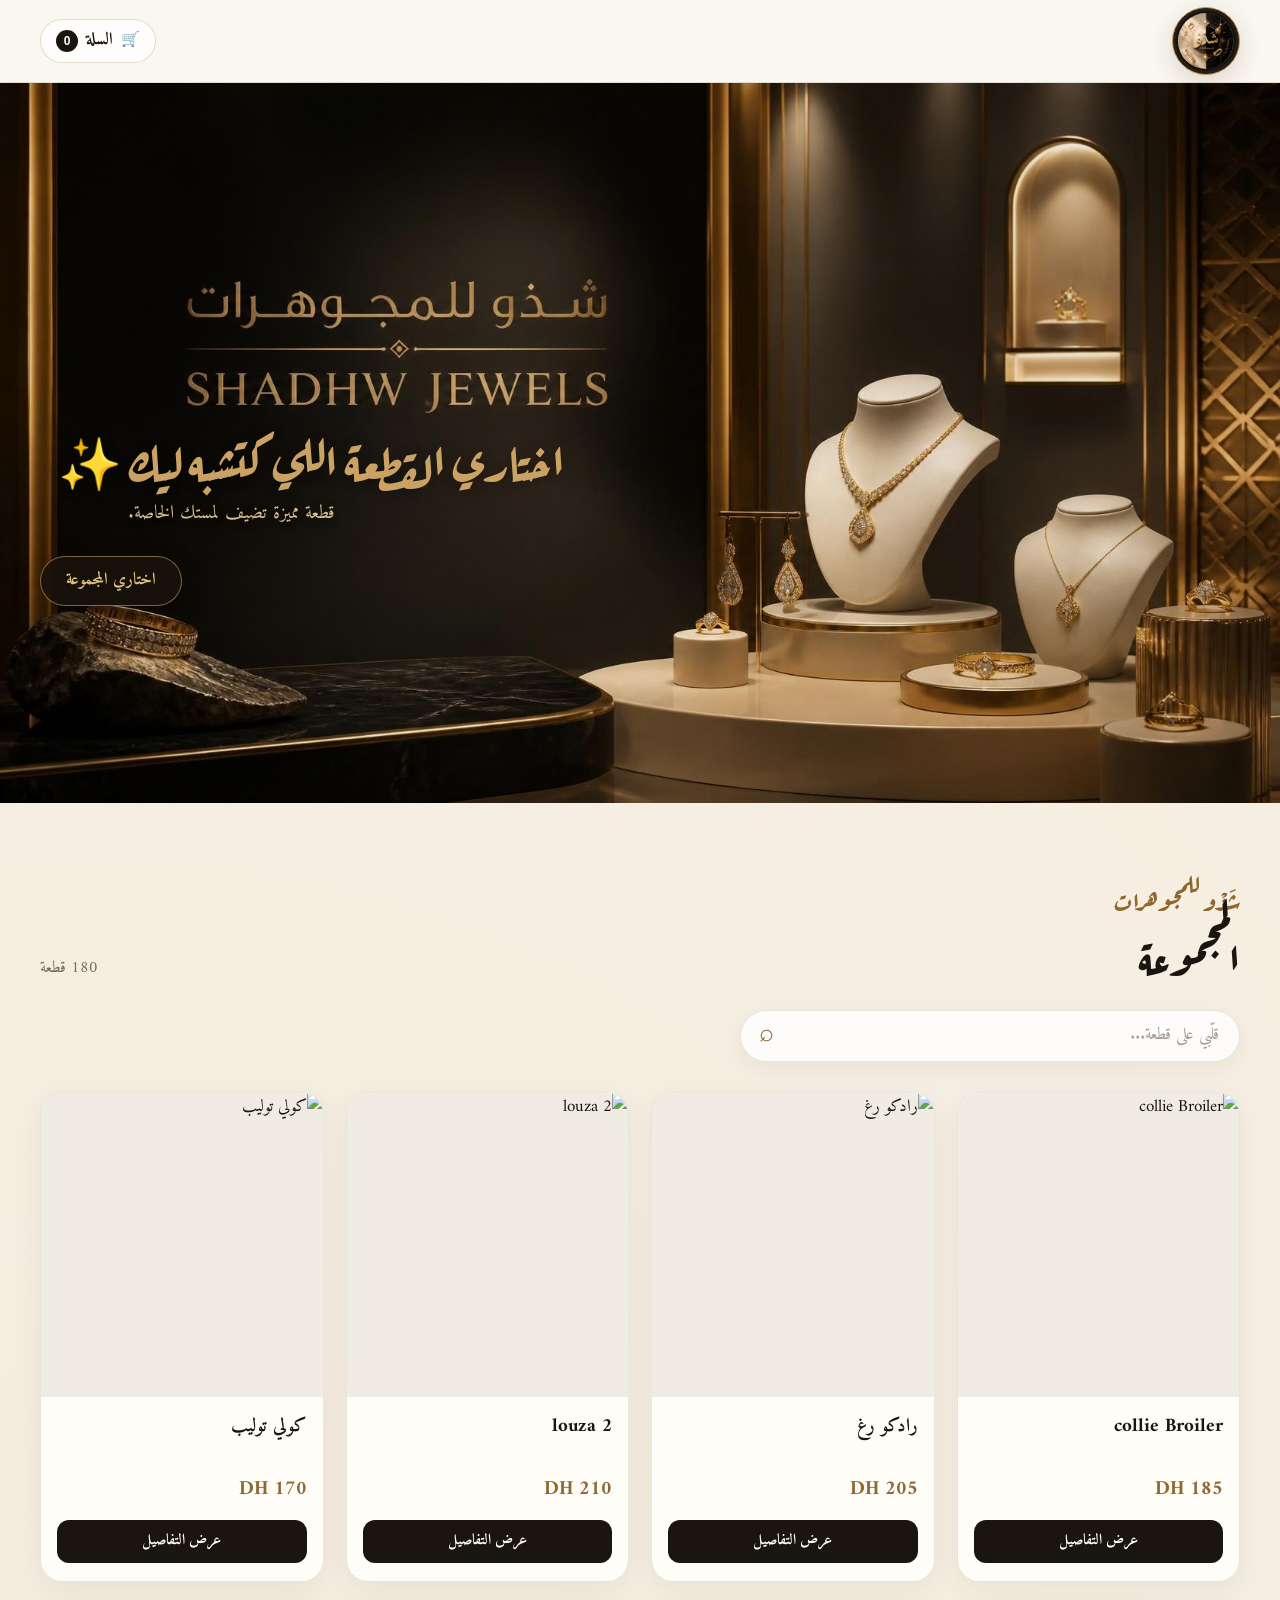
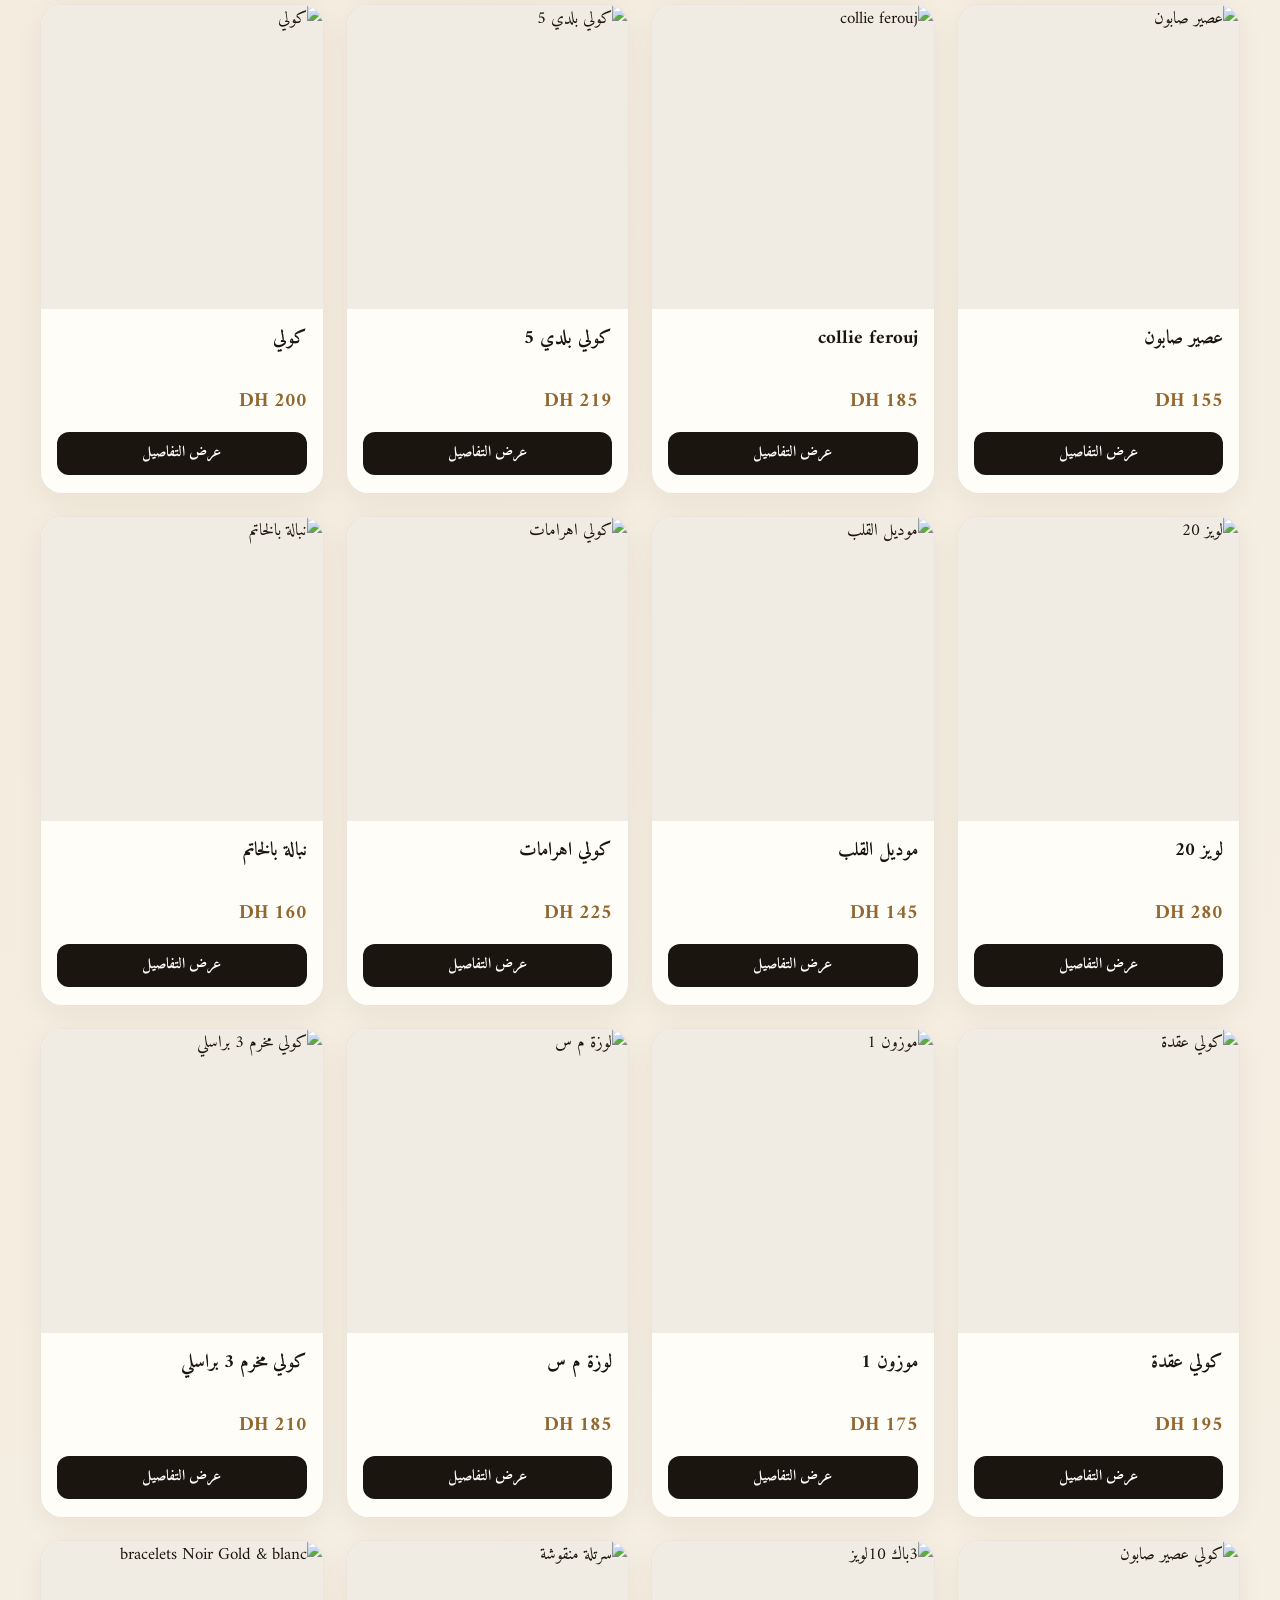
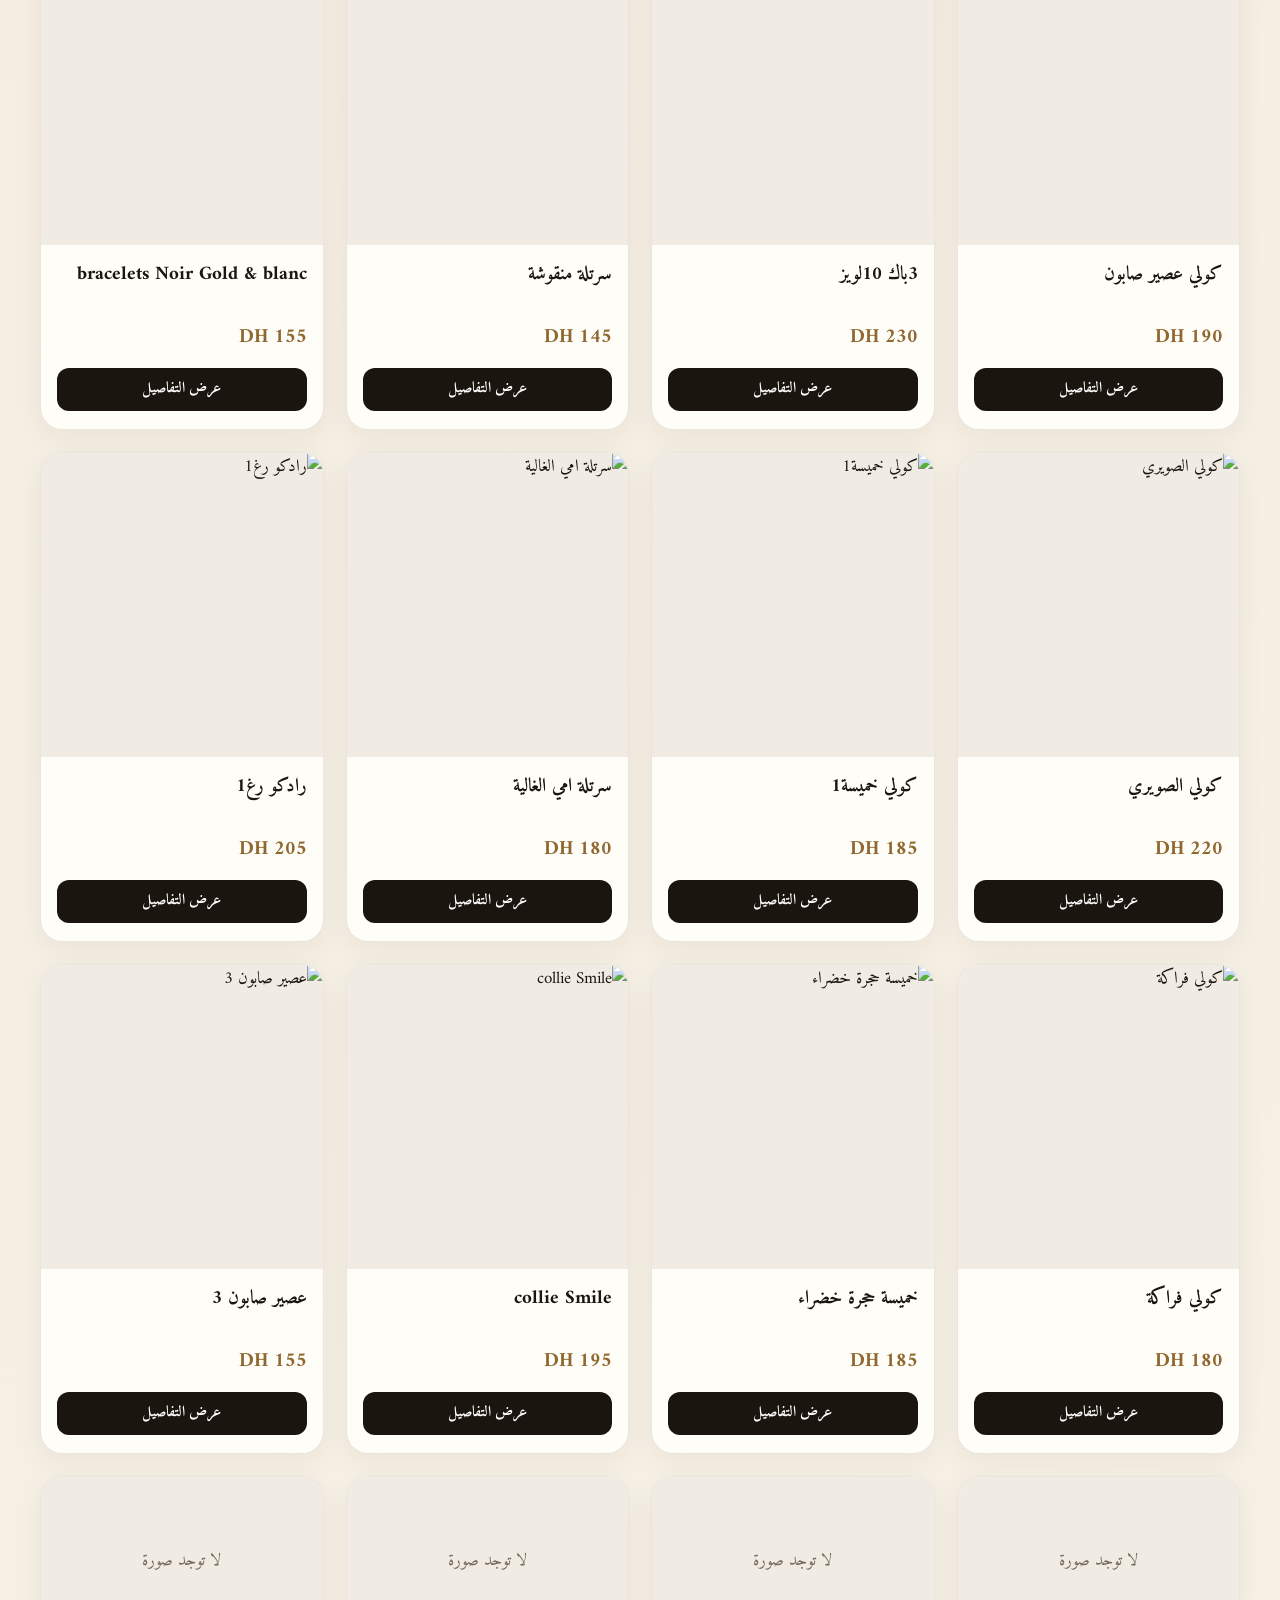
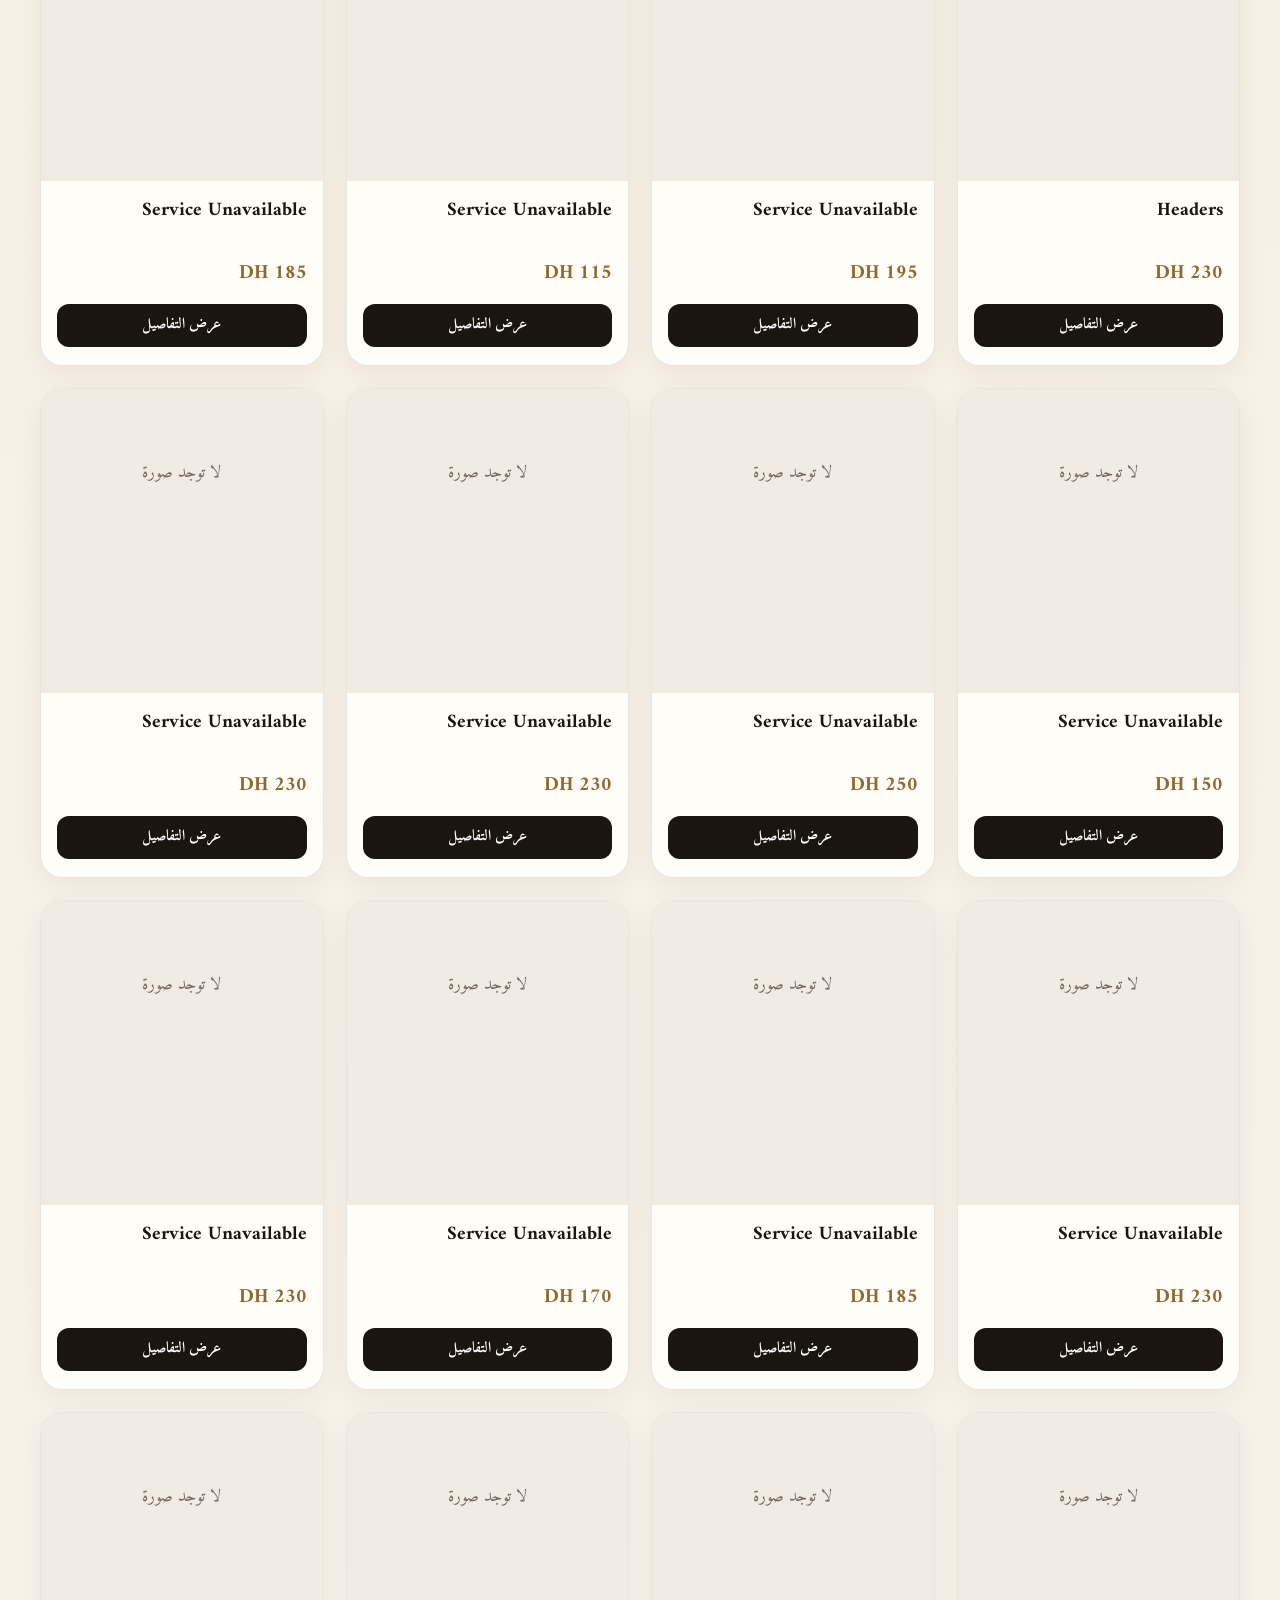
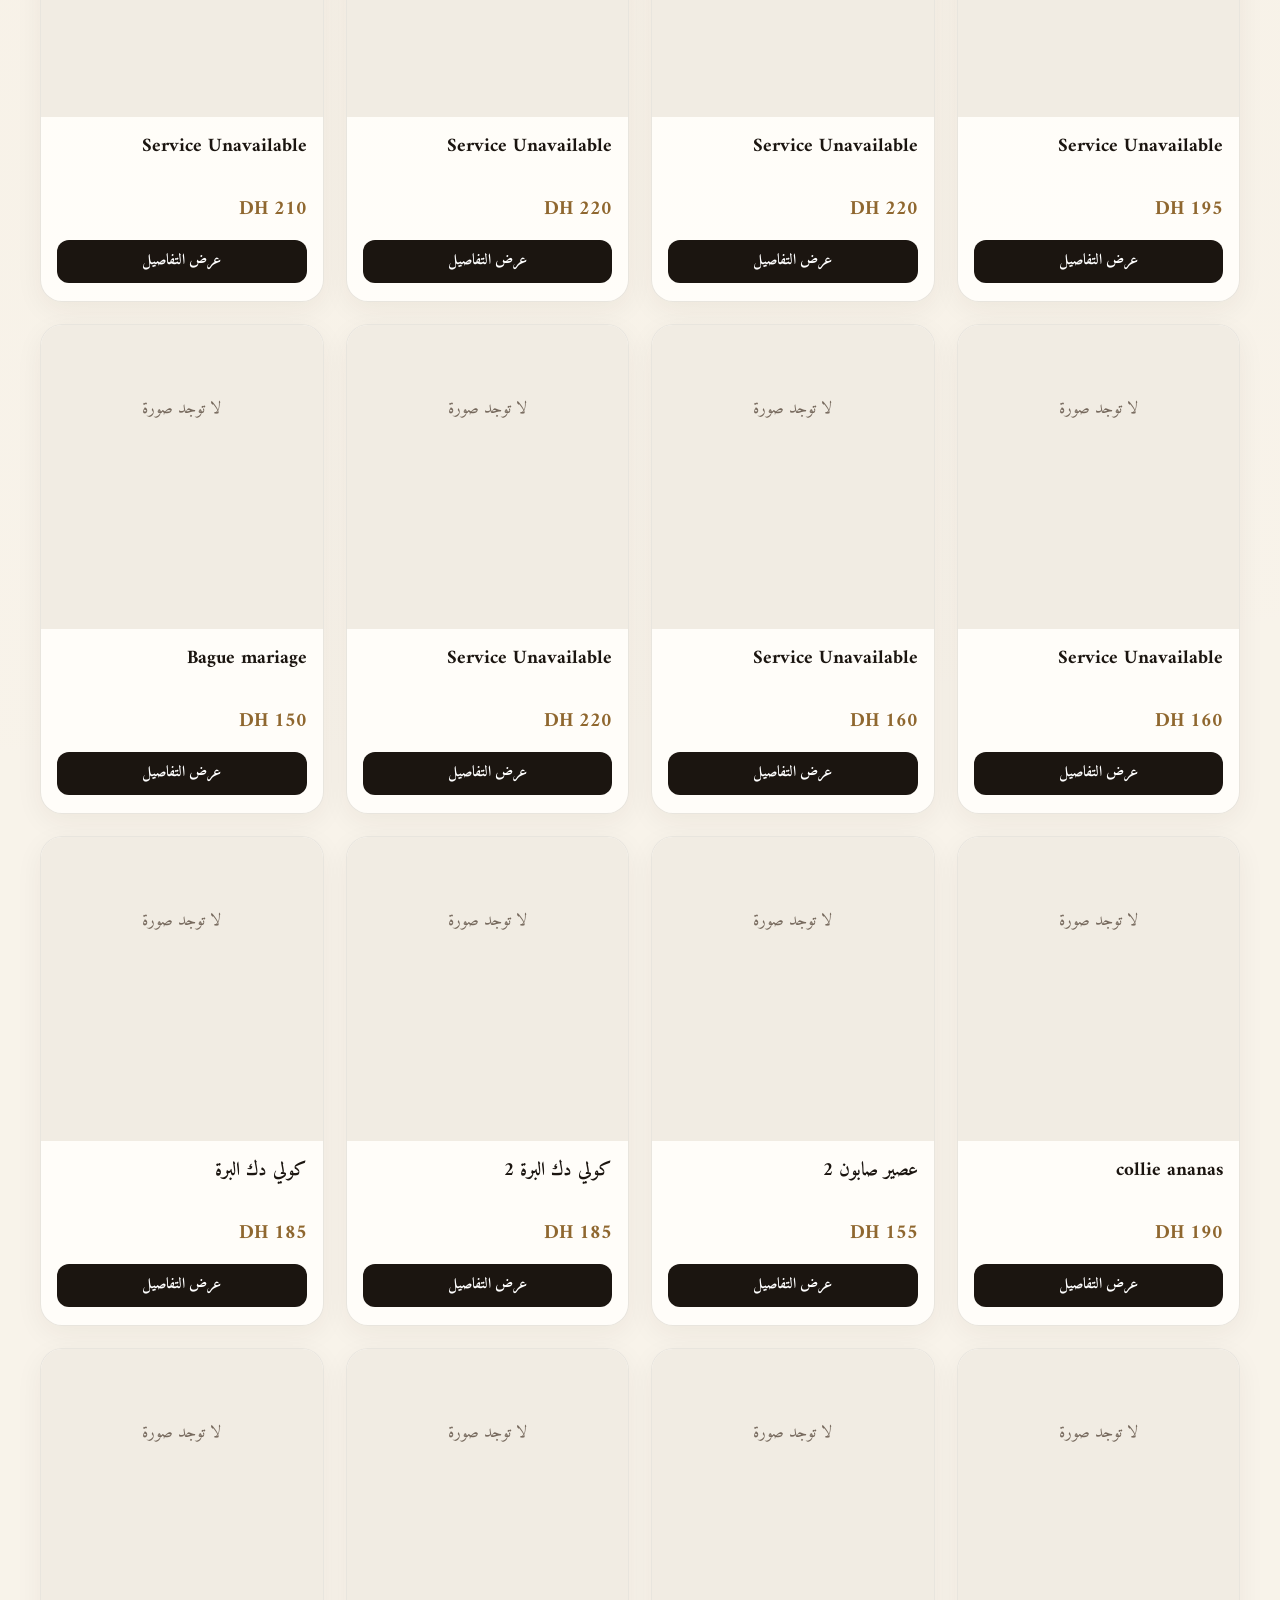
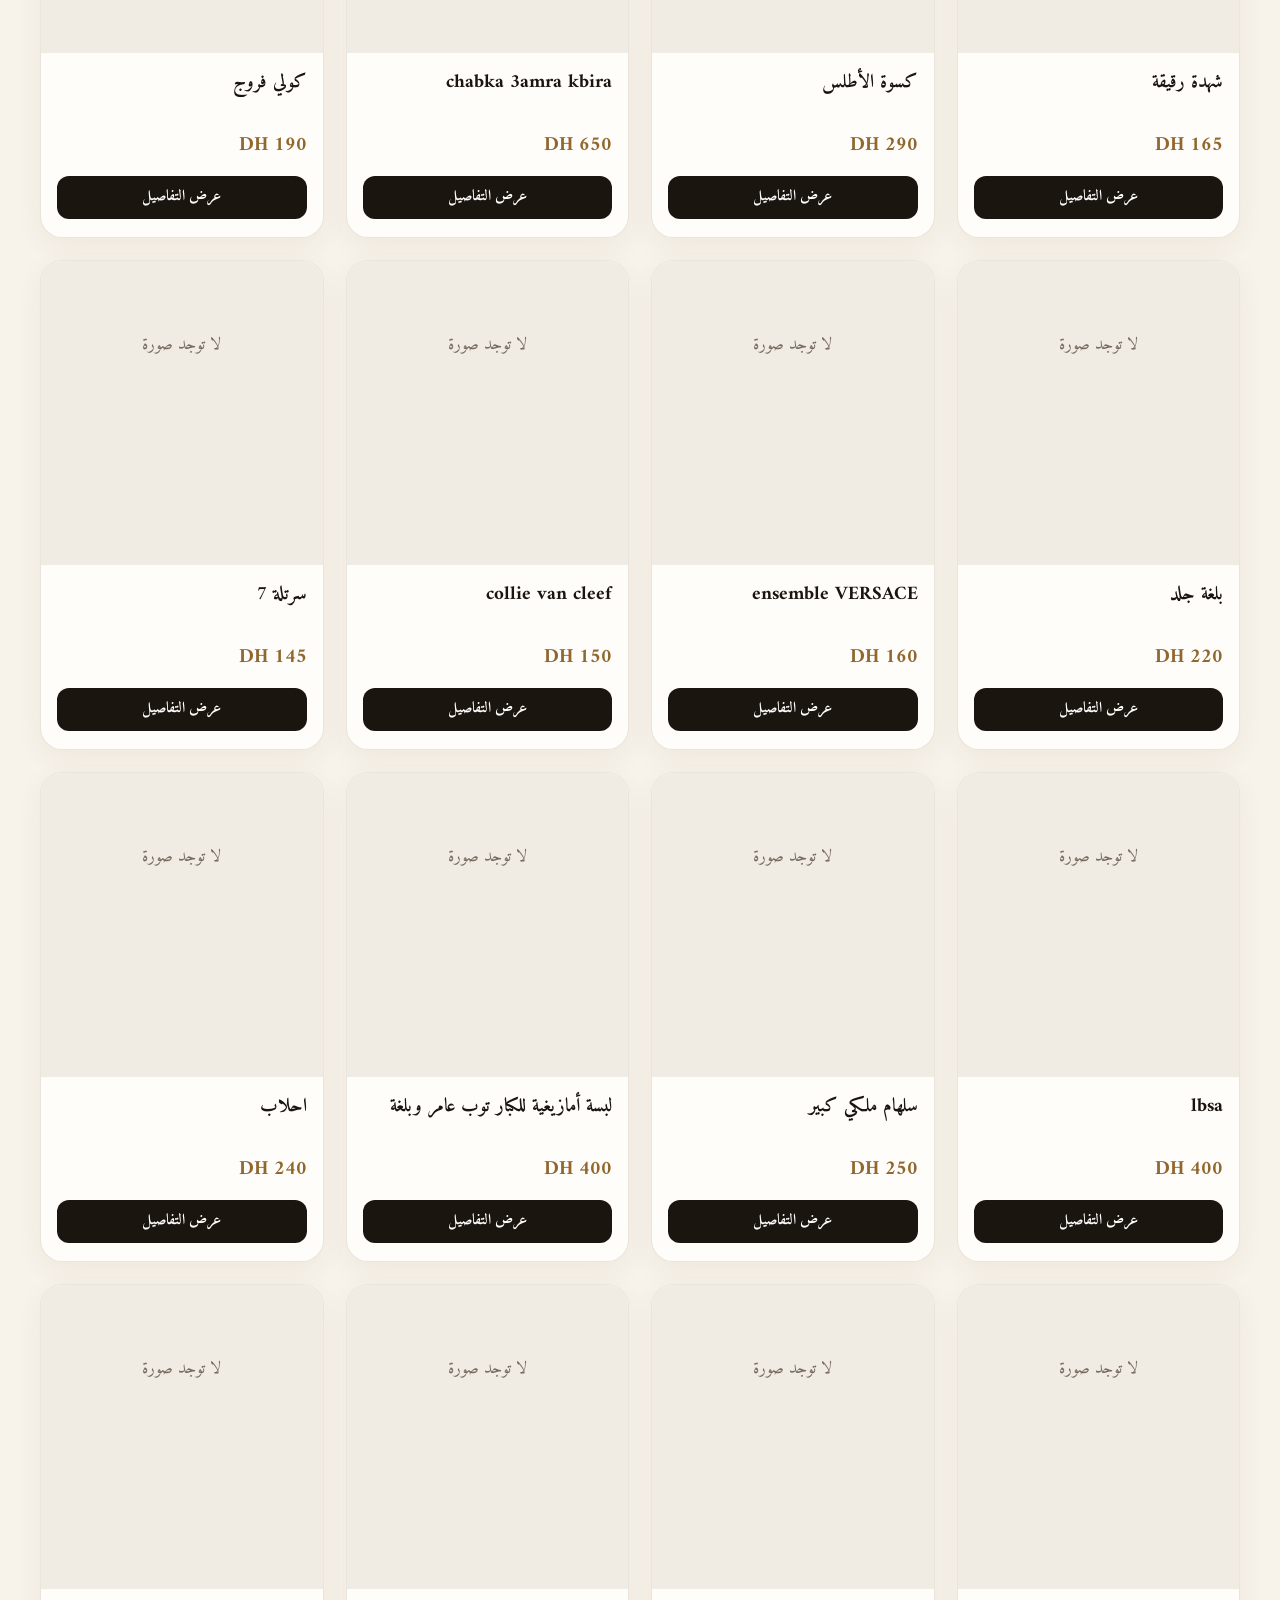
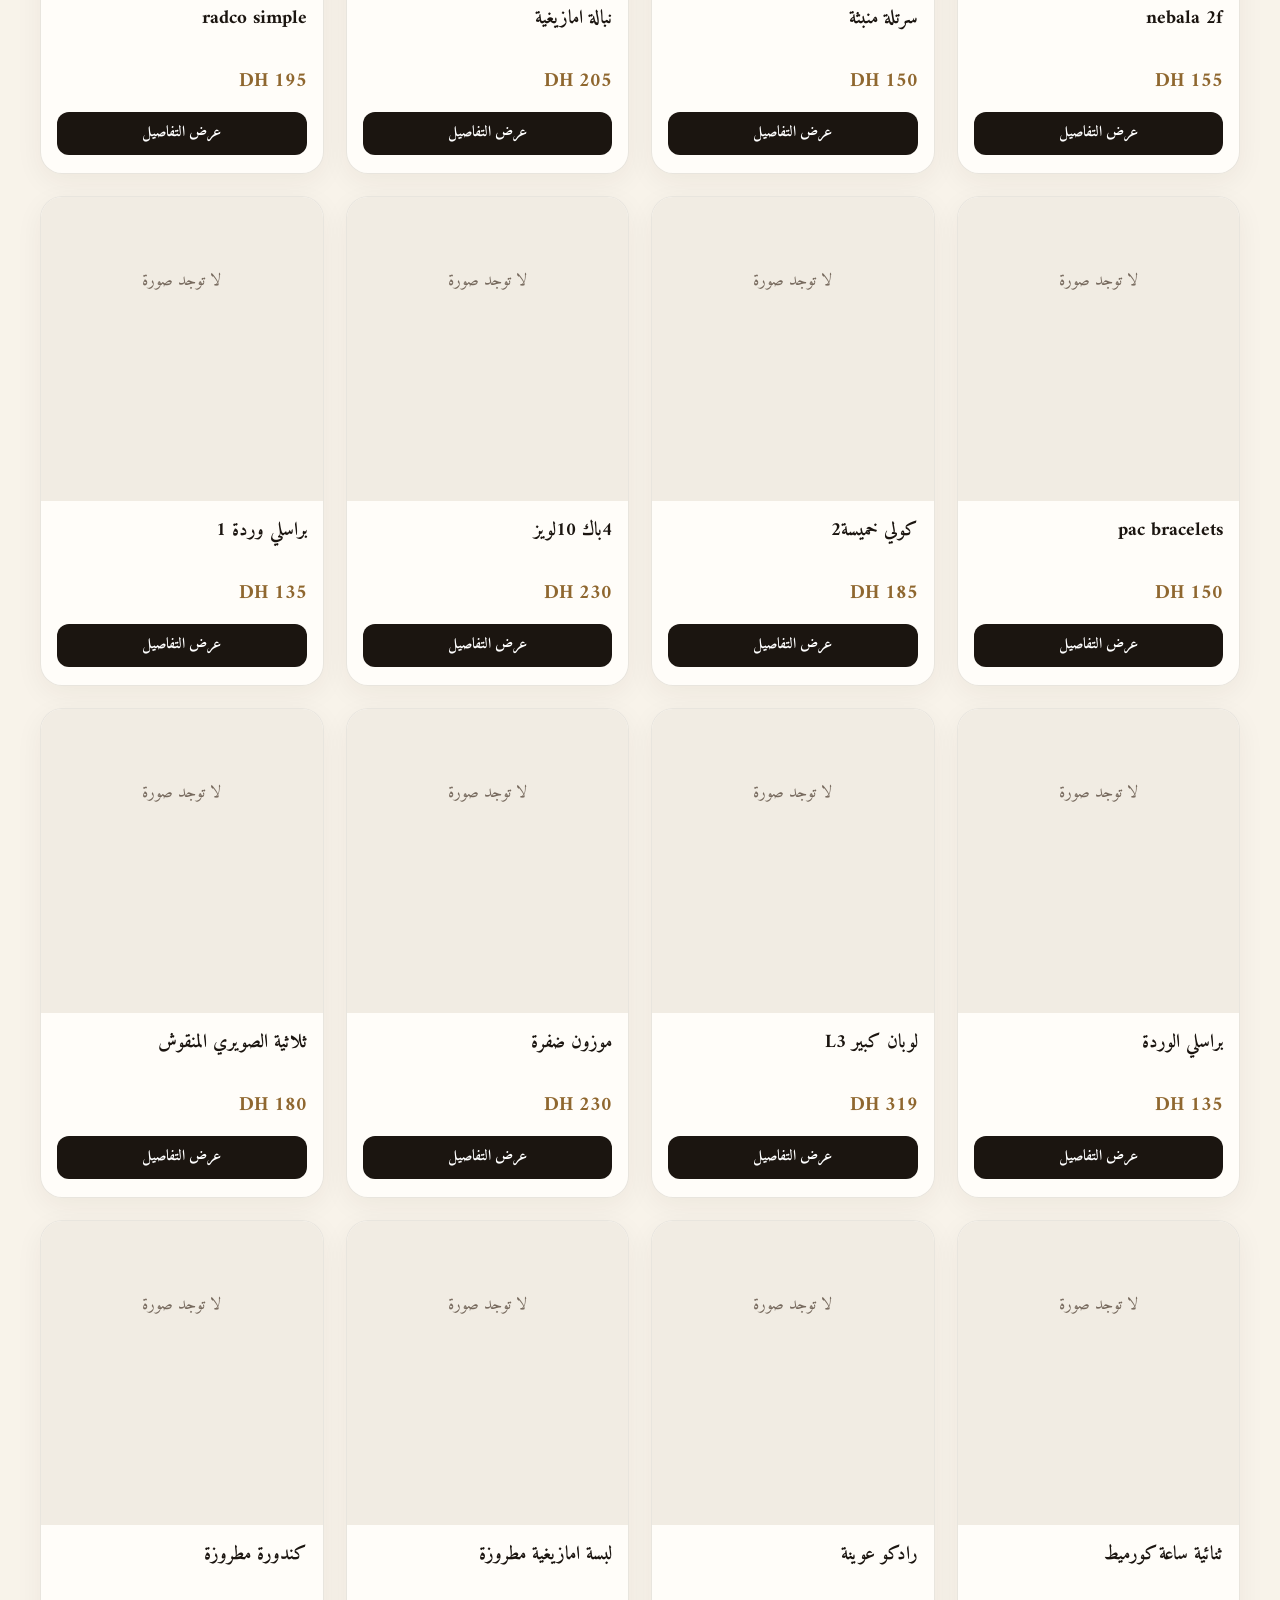
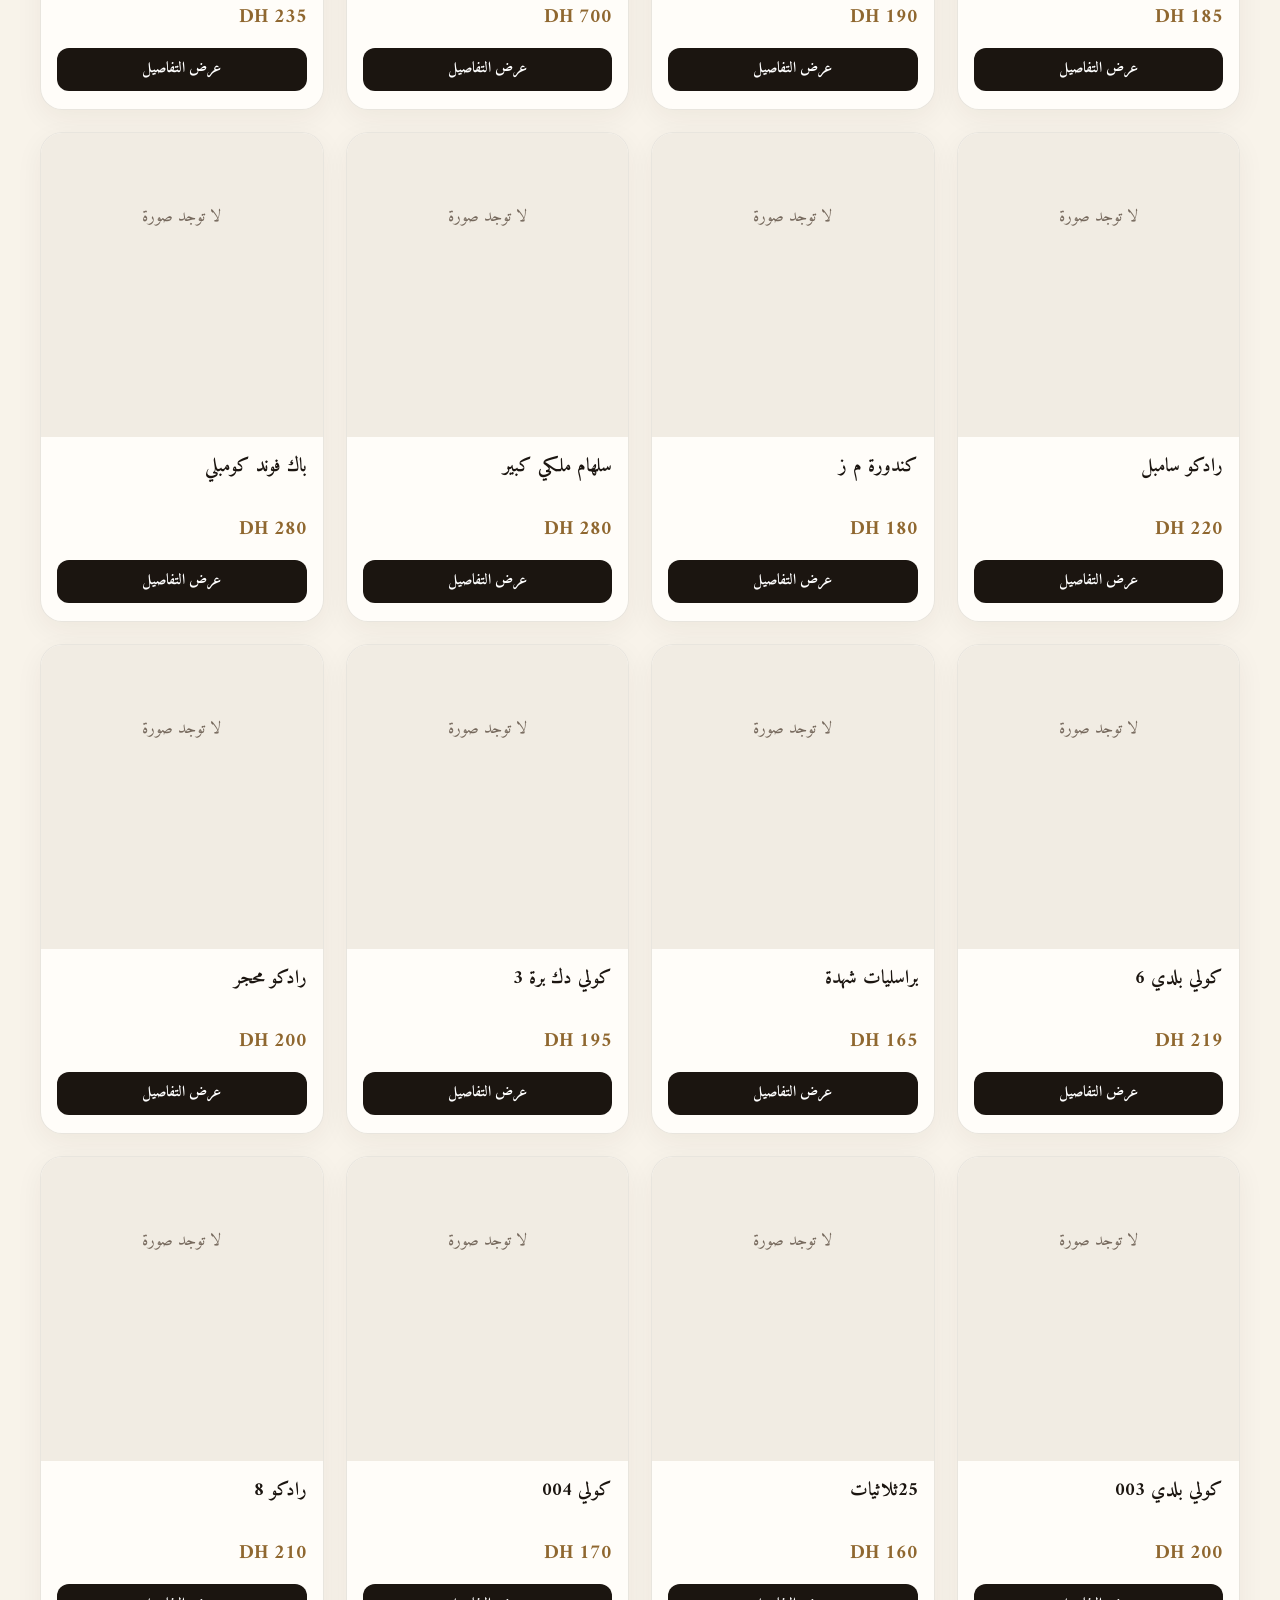
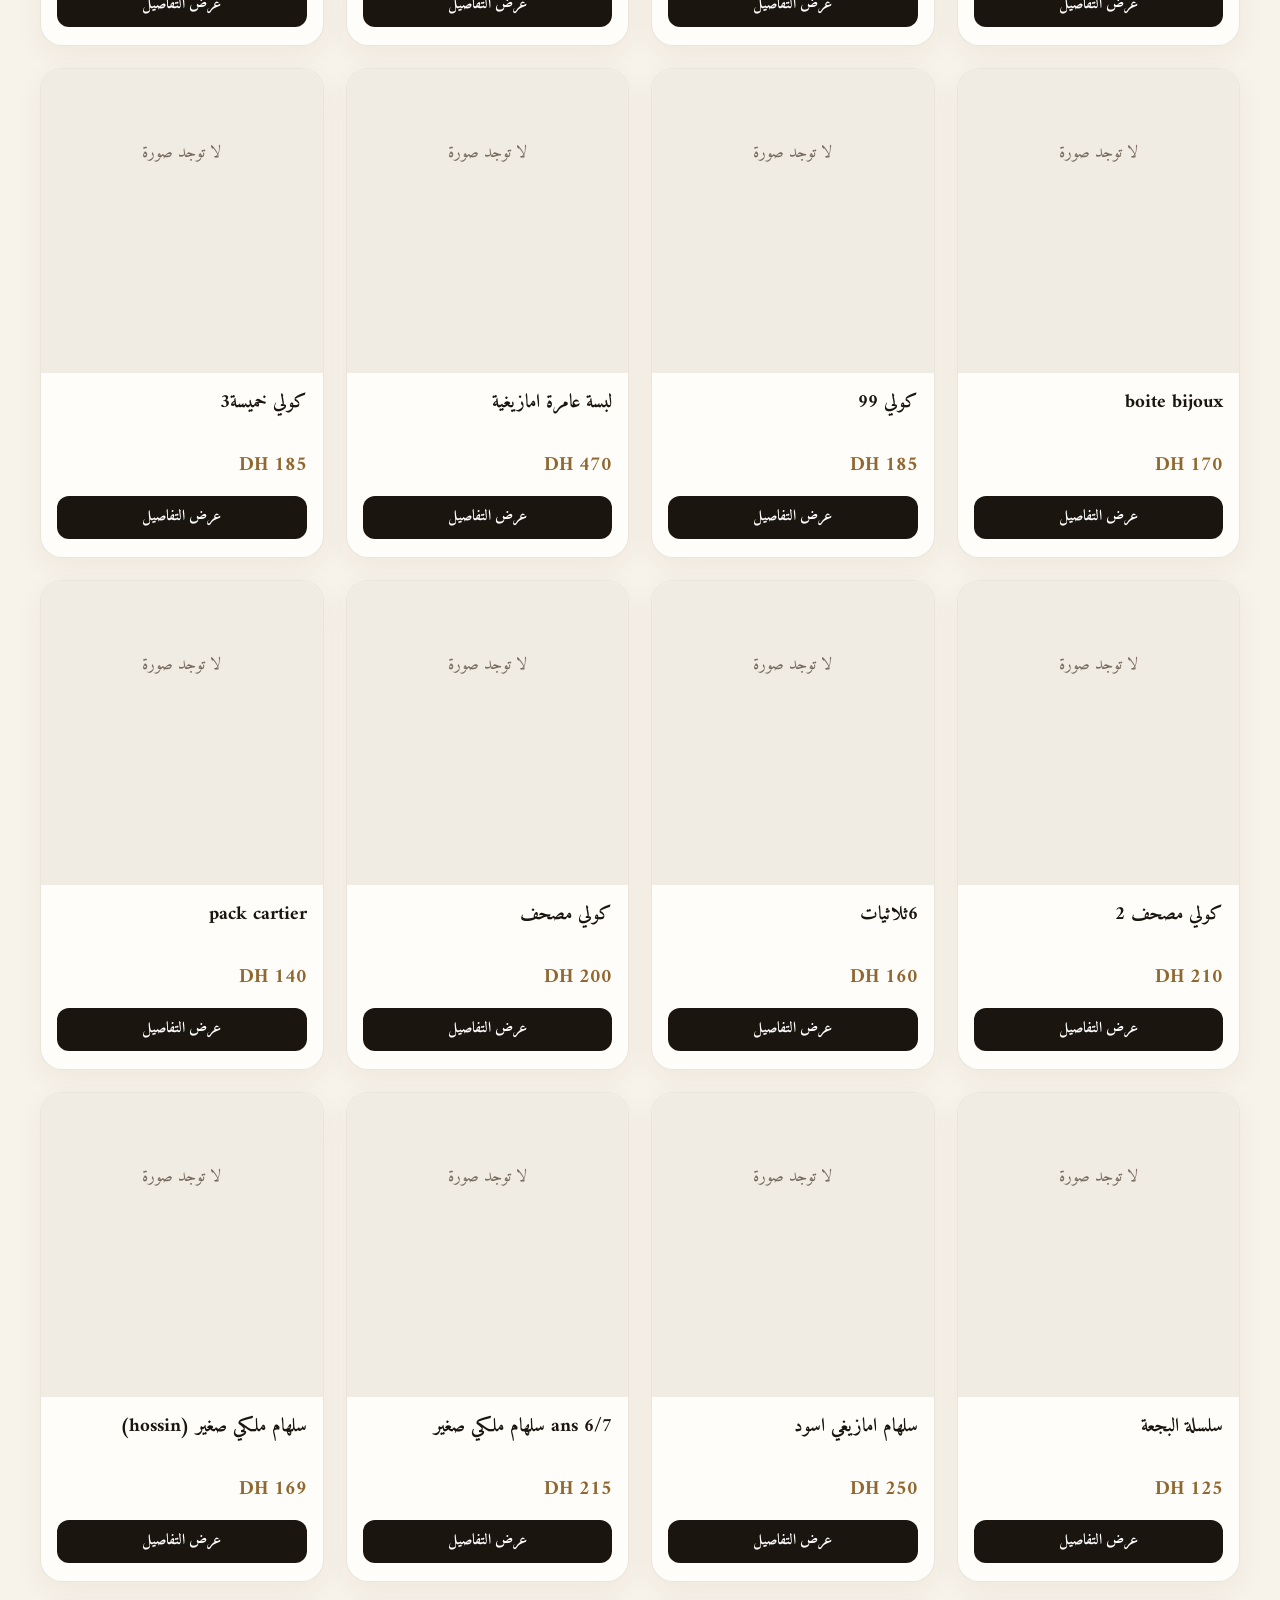
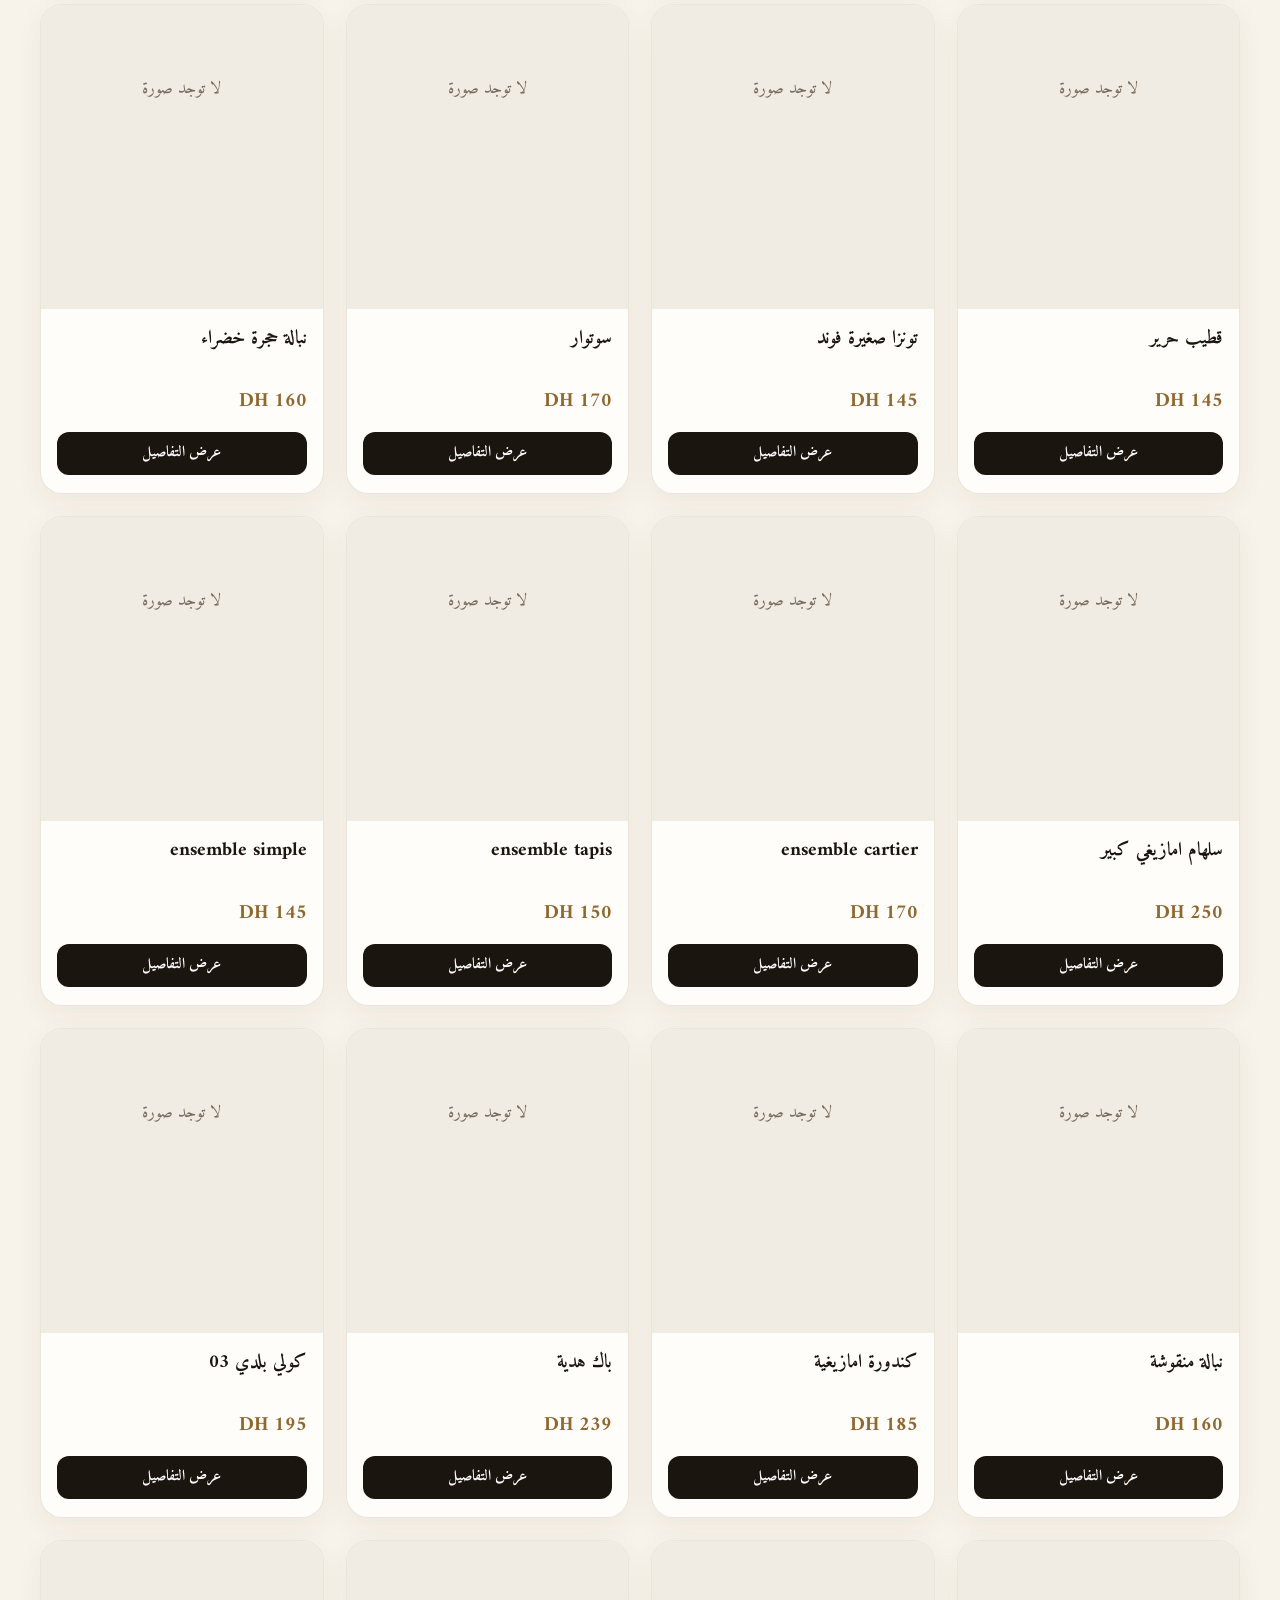
==== commit f6b41cca: "Add files via upload" ====
--- a/index.html
+++ b/index.html
@@ -3,15 +3,15 @@
 <head>
     <meta charset="UTF-8">
     <meta name="viewport" content="width=device-width, initial-scale=1.0">
-    <title>شَذْو للمجوهرات | SHADHW JEWELS</title>
-    <meta name="description" content="شَذْو للمجوهرات | SHADHW JEWELS">
+    <title>شَذْو للمجوهرات</title>
+    <meta name="description" content="شَذْو للمجوهرات">
     <link rel="stylesheet" href="css/style.css">
 </head>
 <body>
 <header class="site-header">
     <div class="header-inner">
-        <a href="index.html" class="brand" aria-label="SHADHW JEWELS">
-            <img src="assets/logo-shadhw.png" alt="شَذْو للمجوهرات" class="brand-logo">
+        <a href="index.html" class="brand" aria-label="شَذْو للمجوهرات">
+            <span class="brand-logo-frame"><img src="assets/logo-shadhw.png" alt="شَذْو للمجوهرات" class="brand-logo"></span>
         </a>
         <button class="cart-button" id="cartButton" type="button" aria-label="فتح السلة">
             <span class="cart-icon">🛒</span>
@@ -25,17 +25,18 @@
     <section class="hero">
         <div class="hero-overlay"></div>
         <div class="hero-content">
-            <span class="eyebrow">SHADHW JEWELS</span>
-            <h1>اختاري القطعة اللي كتشبه ليك ✨</h1>
-            <p>تفاصيل مختارة بعناية باش تلقاي القطعة اللي كتكمّل الستايل ديالك.</p>
-            <a href="#products" class="hero-button">اكتشفي المجموعة</a>
+            <div class="hero-copy">
+                <h1>اختاري القطعة اللي كتشبه ليك ✨</h1>
+                <p>قطعة مميزة تضيف لمستك الخاصة.</p>
+                <a href="#products" class="hero-button">اختاري المجموعة</a>
+            </div>
         </div>
     </section>
 
     <section class="products-section" id="products">
         <div class="section-heading">
             <div>
-                <span class="section-kicker">SHADHW JEWELS</span>
+                <span class="section-kicker">شَذْو للمجوهرات</span>
                 <h2>المجموعة</h2>
             </div>
             <span id="productsCount" class="products-count">جاري تحميل المنتجات...</span>
@@ -65,7 +66,7 @@
     <aside class="cart" aria-label="سلة المشتريات">
         <div class="cart-header">
             <div>
-                <span class="section-kicker">SHADHW JEWELS</span>
+                <span class="section-kicker">شَذْو للمجوهرات</span>
                 <h2>السلة</h2>
             </div>
             <button id="closeCart" type="button" aria-label="إغلاق السلة">×</button>
--- a/css/style.css
+++ b/css/style.css
@@ -1,13 +1,18 @@
+@import url('https://fonts.googleapis.com/css2?family=Amiri:wght@400;700&family=Aref+Ruqaa:wght@400;700&display=swap');
+
 :root {
-    --ink: #17130f;
-    --muted: #746a60;
-    --cream: #faf7f1;
-    --surface: #ffffff;
-    --gold: #b28a4a;
-    --gold-dark: #8d6a35;
-    --line: rgba(38, 28, 17, .10);
-    --shadow: 0 16px 50px rgba(42, 28, 12, .10);
+    --ink: #1b1510;
+    --muted: #76695d;
+    --cream: #f8f3ea;
+    --surface: #fffdf9;
+    --gold: #c59a57;
+    --gold-light: #e1c38e;
+    --gold-dark: #8f672f;
+    --line: rgba(71, 49, 25, .12);
+    --shadow: 0 18px 55px rgba(42, 28, 12, .11);
     --radius: 22px;
+    --brand-font: 'Aref Ruqaa', 'Amiri', serif;
+    --body-font: 'Amiri', Georgia, serif;
 }
 
 * { box-sizing: border-box; }
@@ -15,9 +20,12 @@
 body {
     margin: 0;
     color: var(--ink);
-    background: var(--cream);
-    font-family: Tahoma, Arial, sans-serif;
-    line-height: 1.7;
+    background:
+        radial-gradient(circle at 8% 8%, rgba(197,154,87,.08), transparent 24%),
+        var(--cream);
+    font-family: var(--body-font);
+    font-size: 17px;
+    line-height: 1.75;
 }
 button, input { font: inherit; }
 button, a { -webkit-tap-highlight-color: transparent; }
@@ -28,12 +36,12 @@
     position: sticky;
     top: 0;
     z-index: 100;
-    background: rgba(250, 247, 241, .93);
+    background: rgba(250, 247, 241, .92);
     border-bottom: 1px solid var(--line);
-    backdrop-filter: blur(16px);
+    backdrop-filter: blur(18px);
 }
 .header-inner {
-    width: min(1180px, calc(100% - 32px));
+    width: min(1200px, calc(100% - 32px));
     min-height: 82px;
     margin: auto;
     display: flex;
@@ -42,16 +50,29 @@
     gap: 20px;
 }
 .brand { display: inline-flex; align-items: center; }
+.brand-logo-frame {
+    width: 68px;
+    height: 68px;
+    border-radius: 50%;
+    display: grid;
+    place-items: center;
+    padding: 5px;
+    background: #17120e;
+    border: 1.5px solid var(--gold);
+    box-shadow: 0 7px 24px rgba(55,35,12,.16), inset 0 0 0 3px rgba(255,255,255,.05);
+    overflow: hidden;
+}
 .brand-logo {
-    width: 118px;
-    height: 64px;
-    object-fit: contain;
+    width: 100%;
+    height: 100%;
+    border-radius: 50%;
+    object-fit: cover;
     display: block;
 }
 .header-actions { display: flex; align-items: center; gap: 10px; }
 .cart-button, .back-button {
     border: 1px solid rgba(178, 138, 74, .30);
-    background: rgba(255,255,255,.72);
+    background: rgba(255,255,255,.76);
     color: var(--ink);
     border-radius: 999px;
     min-height: 44px;
@@ -62,6 +83,7 @@
     gap: 8px;
     cursor: pointer;
     transition: .22s ease;
+    font-weight: 700;
 }
 .cart-button:hover, .back-button:hover { transform: translateY(-1px); border-color: var(--gold); }
 .cart-button b {
@@ -74,12 +96,13 @@
     border-radius: 999px;
     background: var(--ink);
     color: #fff;
+    font-family: Arial, sans-serif;
     font-size: 12px;
 }
 .cart-icon { font-size: 15px; }
 
 .hero {
-    min-height: 620px;
+    min-height: min(720px, calc(100vh - 82px));
     position: relative;
     display: flex;
     align-items: center;
@@ -91,77 +114,94 @@
 .hero-overlay {
     position: absolute;
     inset: 0;
-    background: linear-gradient(90deg, rgba(8,7,6,.72) 0%, rgba(8,7,6,.42) 42%, rgba(8,7,6,.08) 75%);
+    background: linear-gradient(90deg, rgba(7,5,4,.10) 0%, rgba(7,5,4,.03) 55%, rgba(7,5,4,.10) 100%);
 }
 .hero-content {
     position: relative;
     z-index: 1;
-    width: min(1180px, calc(100% - 32px));
+    width: min(1200px, calc(100% - 32px));
+    height: 100%;
     margin: auto;
-    color: #fff;
+    display: flex;
+    align-items: center;
     padding: 85px 0;
 }
-.eyebrow, .section-kicker {
-    display: inline-block;
-    letter-spacing: .18em;
-    text-transform: uppercase;
-    font-size: 11px;
-    color: var(--gold);
-    font-weight: 700;
-}
-.hero .eyebrow { color: #e3bf7e; }
+.hero-copy {
+    width: 49%;
+    margin-left: 0;
+    margin-right: auto;
+    padding-top: 145px;
+    color: #d1a866;
+    text-align: left;
+    direction: rtl;
+}
 .hero h1 {
-    max-width: 650px;
-    margin: 15px 0 14px;
-    font-size: clamp(34px, 5vw, 62px);
-    line-height: 1.15;
-    font-weight: 700;
-    letter-spacing: -.04em;
+    max-width: 570px;
+    margin: 0 0 8px;
+    font-family: var(--brand-font);
+    font-size: clamp(32px, 4vw, 52px);
+    line-height: 1.25;
+    font-weight: 700;
+    letter-spacing: 0;
+    color: #caa263;
+    text-shadow: 0 2px 14px rgba(0,0,0,.30);
 }
 .hero p {
-    max-width: 520px;
-    margin: 0 0 28px;
-    color: rgba(255,255,255,.86);
-    font-size: 17px;
+    max-width: 500px;
+    margin: 0 0 25px;
+    color: rgba(229, 203, 158, .92);
+    font-size: 19px;
+    text-shadow: 0 2px 10px rgba(0,0,0,.45);
 }
 .hero-button {
     display: inline-flex;
     align-items: center;
-    min-height: 52px;
+    min-height: 50px;
     padding: 0 25px;
     border-radius: 999px;
-    background: #fff;
-    color: #17130f;
-    font-weight: 700;
-    box-shadow: 0 14px 35px rgba(0,0,0,.18);
+    background: rgba(24,18,12,.90);
+    color: #e1bf83;
+    border: 1px solid rgba(214,174,104,.55);
+    font-weight: 700;
+    box-shadow: 0 12px 30px rgba(0,0,0,.22);
     transition: .22s ease;
 }
-.hero-button:hover { transform: translateY(-2px); }
+.hero-button:hover { transform: translateY(-2px); background: #241a10; }
 
 .products-section {
-    width: min(1180px, calc(100% - 32px));
+    width: min(1200px, calc(100% - 32px));
     margin: auto;
-    padding: 80px 0 100px;
+    padding: 82px 0 105px;
 }
 .section-heading {
     display: flex;
     align-items: end;
     justify-content: space-between;
     gap: 20px;
-    margin-bottom: 25px;
+    margin-bottom: 28px;
+}
+.section-kicker {
+    display: inline-block;
+    color: var(--gold-dark);
+    font-family: var(--brand-font);
+    font-size: 25px;
+    line-height: 1.15;
+    font-weight: 700;
 }
 .section-heading h2 {
-    margin: 3px 0 0;
-    font-size: clamp(30px, 4vw, 42px);
-    letter-spacing: -.04em;
-}
-.products-count { color: var(--muted); font-size: 14px; }
+    margin: 6px 0 0;
+    font-family: var(--brand-font);
+    font-size: clamp(32px, 4vw, 44px);
+    line-height: 1.2;
+    font-weight: 700;
+}
+.products-count { color: var(--muted); font-size: 16px; }
 .store-controls { margin-bottom: 30px; }
 .search-box {
-    width: min(480px, 100%);
+    width: min(500px, 100%);
     min-height: 52px;
     border: 1px solid var(--line);
-    background: var(--surface);
+    background: rgba(255,255,255,.82);
     border-radius: 999px;
     display: flex;
     align-items: center;
@@ -184,19 +224,20 @@
     gap: 22px;
 }
 .product-card {
-    background: var(--surface);
+    background: rgba(255,253,249,.96);
     border: 1px solid var(--line);
     border-radius: var(--radius);
     overflow: hidden;
-    box-shadow: 0 8px 28px rgba(50,30,10,.045);
-    transition: transform .25s ease, box-shadow .25s ease;
-}
-.product-card:hover { transform: translateY(-5px); box-shadow: var(--shadow); }
+    box-shadow: 0 8px 28px rgba(50,30,10,.055);
+    transition: transform .25s ease, box-shadow .25s ease, border-color .25s ease;
+}
+.product-card:hover { transform: translateY(-5px); box-shadow: var(--shadow); border-color: rgba(197,154,87,.28); }
 .product-card-image {
     aspect-ratio: 1 / 1.08;
     background: #f1ece3;
     position: relative;
     overflow: hidden;
+    display: block;
 }
 .product-card-image img { width: 100%; height: 100%; object-fit: cover; display: block; transition: transform .45s ease; }
 .product-card:hover .product-card-image img { transform: scale(1.035); }
@@ -204,10 +245,11 @@
 .product-card-title {
     min-height: 52px;
     margin: 0 0 7px;
-    font-size: 16px;
-    line-height: 1.55;
-}
-.product-card-price { font-weight: 800; font-size: 18px; color: var(--gold-dark); margin-bottom: 13px; }
+    font-size: 19px;
+    line-height: 1.45;
+    font-weight: 700;
+}
+.product-card-price { font-weight: 700; font-size: 20px; color: var(--gold-dark); margin-bottom: 13px; }
 .product-card-link {
     width: 100%;
     min-height: 43px;
@@ -217,36 +259,30 @@
     justify-content: center;
     background: var(--ink);
     color: #fff;
-    font-size: 14px;
+    font-size: 15px;
     font-weight: 700;
     transition: .2s ease;
 }
 .product-card-link:hover { background: var(--gold-dark); }
-
-.loading, .empty-message {
-    grid-column: 1 / -1;
-    text-align: center;
-    padding: 70px 20px;
-    color: var(--muted);
-}
+.loading, .empty-message { grid-column: 1 / -1; text-align: center; padding: 70px 20px; color: var(--muted); }
 .empty-icon { color: var(--gold); font-size: 30px; }
-.empty-message h3 { color: var(--ink); margin: 8px 0 0; }
+.empty-message h3 { color: var(--ink); margin: 8px 0 0; font-family: var(--brand-font); font-size: 30px; }
 
 .product-page {
-    width: min(1180px, calc(100% - 32px));
+    width: min(1200px, calc(100% - 32px));
     margin: auto;
-    padding: 55px 0 100px;
+    padding: 58px 0 105px;
 }
 .product-detail-grid {
     display: grid;
-    grid-template-columns: minmax(0, 1.05fr) minmax(360px, .95fr);
+    grid-template-columns: minmax(0, 1.08fr) minmax(360px, .92fr);
     gap: 60px;
     align-items: start;
 }
 .gallery { position: sticky; top: 105px; }
 .main-media {
     position: relative;
-    border-radius: 26px;
+    border-radius: 27px;
     overflow: hidden;
     background: #f0ebe2;
     border: 1px solid var(--line);
@@ -256,12 +292,16 @@
     align-items: center;
     justify-content: center;
 }
+.main-media-content { width: 100%; height: 100%; display: flex; align-items: center; justify-content: center; }
 .main-media img, .main-media video { width: 100%; height: 100%; object-fit: contain; display: block; background: #f0ebe2; }
 .gallery-thumbs {
     margin-top: 13px;
     display: grid;
-    grid-template-columns: repeat(6, minmax(0,1fr));
+    grid-template-columns: repeat(7, minmax(0,1fr));
     gap: 9px;
+    max-height: 235px;
+    overflow-y: auto;
+    padding: 2px;
 }
 .gallery-thumb {
     padding: 0;
@@ -271,69 +311,70 @@
     aspect-ratio: 1;
     background: #eee8df;
     cursor: pointer;
-}
-.gallery-thumb.active { border-color: var(--gold); }
+    transition: .2s ease;
+}
+.gallery-thumb:hover { transform: translateY(-1px); }
+.gallery-thumb.active { border-color: var(--gold); box-shadow: 0 0 0 2px rgba(197,154,87,.12); }
 .gallery-thumb img { width: 100%; height: 100%; object-fit: cover; display: block; }
-.gallery-video-thumb {
-    position: relative;
-    width: 100%; height: 100%;
-    display: flex; align-items: center; justify-content: center;
-    background: #1d1915; color: #fff; font-size: 20px;
-}
-.gallery-video-thumb small { position: absolute; bottom: 4px; font-size: 8px; opacity: .85; }
+.gallery-video-thumb { position: relative; width: 100%; height: 100%; display: flex; align-items: center; justify-content: center; background: #1d1915; color: #fff; font-size: 20px; }
+.gallery-video-thumb small { position: absolute; bottom: 4px; font-family: Arial,sans-serif; font-size: 8px; opacity: .85; }
 .zoom-hint {
     position: absolute;
     left: 14px;
     bottom: 14px;
-    border: 0;
+    border: 1px solid rgba(255,255,255,.20);
     border-radius: 999px;
-    padding: 7px 11px;
+    padding: 7px 12px;
     background: rgba(20,16,12,.72);
     color: #fff;
     cursor: pointer;
     backdrop-filter: blur(8px);
+    font-size: 14px;
 }
 .product-info { padding-top: 5px; }
-.product-info .section-kicker { margin-bottom: 7px; }
+.product-info .section-kicker { margin-bottom: 8px; }
 .product-title {
     margin: 0 0 13px;
-    font-size: clamp(30px, 4vw, 46px);
-    line-height: 1.2;
-    letter-spacing: -.04em;
-}
-.product-price { font-size: 27px; font-weight: 900; color: var(--gold-dark); margin-bottom: 25px; }
+    font-family: var(--brand-font);
+    font-size: clamp(34px, 4vw, 50px);
+    line-height: 1.22;
+    letter-spacing: 0;
+}
+.product-price { font-size: 30px; font-weight: 700; color: var(--gold-dark); margin-bottom: 25px; }
 .product-description {
     padding: 20px 0;
     border-top: 1px solid var(--line);
     border-bottom: 1px solid var(--line);
     color: #5f554b;
     white-space: pre-line;
+    font-size: 18px;
 }
 .option-block { margin: 25px 0; }
-.option-label { display: flex; align-items: center; justify-content: space-between; gap: 15px; margin-bottom: 10px; font-weight: 800; }
-.option-required { color: #a33a2d; font-size: 12px; font-weight: 700; }
+.option-label { display: flex; align-items: center; justify-content: space-between; gap: 15px; margin-bottom: 10px; font-weight: 700; }
+.option-required { color: #a33a2d; font-size: 14px; font-weight: 700; }
 .sizes { display: flex; flex-wrap: wrap; gap: 9px; }
 .size-button {
-    min-width: 53px;
-    min-height: 45px;
-    padding: 0 13px;
+    min-width: 55px;
+    min-height: 46px;
+    padding: 0 14px;
     border-radius: 12px;
     border: 1px solid rgba(178,138,74,.35);
     background: #fff;
     cursor: pointer;
     transition: .2s ease;
-}
-.size-button:hover { border-color: var(--gold); }
-.size-button.selected { background: var(--ink); color: #fff; border-color: var(--ink); }
-.selection-error { color: #a33a2d; font-size: 13px; margin-top: 9px; display: none; }
+    font-weight: 700;
+}
+.size-button:hover { border-color: var(--gold); transform: translateY(-1px); }
+.size-button.selected { background: var(--ink); color: #fff; border-color: var(--ink); box-shadow: 0 7px 18px rgba(25,18,12,.15); }
+.selection-error { color: #a33a2d; font-size: 14px; margin-top: 9px; display: none; }
 .selection-error.show { display: block; }
 .product-actions { display: grid; gap: 10px; }
 .add-cart-button, .product-whatsapp {
-    min-height: 54px;
+    min-height: 55px;
     border-radius: 14px;
     border: 0;
     cursor: pointer;
-    font-weight: 800;
+    font-weight: 700;
     transition: .2s ease;
 }
 .add-cart-button { background: var(--ink); color: #fff; }
@@ -341,39 +382,30 @@
 .product-whatsapp { background: #eef7ef; color: #206a37; border: 1px solid #cfe8d5; }
 .product-whatsapp:hover { transform: translateY(-1px); }
 
-.upsell-section { margin-top: 85px; padding-top: 50px; border-top: 1px solid var(--line); }
-.upsell-heading { margin-bottom: 24px; }
-.upsell-heading h2 { margin: 3px 0 0; font-size: 30px; }
-.upsell-grid { display: grid; grid-template-columns: repeat(4, minmax(0,1fr)); gap: 18px; }
+.upsell-section { margin-top: 90px; padding-top: 52px; border-top: 1px solid var(--line); }
+.upsell-heading { margin-bottom: 25px; }
+.upsell-heading h2 { margin: 5px 0 0; font-family: var(--brand-font); font-size: 34px; line-height: 1.2; }
+.upsell-grid { display: grid; grid-template-columns: repeat(5, minmax(0,1fr)); gap: 18px; }
+.upsell-grid .product-card-title { font-size: 17px; }
 
 .cart-overlay { position: fixed; inset: 0; z-index: 300; display: flex; justify-content: flex-start; }
 .cart-backdrop { position: absolute; inset: 0; background: rgba(15,11,7,.48); backdrop-filter: blur(4px); }
-.cart {
-    position: relative;
-    z-index: 1;
-    width: min(430px, 94vw);
-    height: 100%;
-    margin-left: 0;
-    background: #fff;
-    box-shadow: 25px 0 70px rgba(0,0,0,.20);
-    display: flex;
-    flex-direction: column;
-}
+.cart { position: relative; z-index: 1; width: min(430px, 94vw); height: 100%; margin-left: 0; background: #fff; box-shadow: 25px 0 70px rgba(0,0,0,.20); display: flex; flex-direction: column; }
 .cart-header { padding: 25px 23px 18px; border-bottom: 1px solid var(--line); display: flex; justify-content: space-between; align-items: center; }
-.cart-header h2 { margin: 2px 0 0; font-size: 27px; }
+.cart-header h2 { margin: 2px 0 0; font-family: var(--brand-font); font-size: 31px; line-height: 1.15; }
 .cart-header button { border: 0; background: transparent; font-size: 31px; cursor: pointer; line-height: 1; }
 .cart-items { flex: 1; overflow: auto; padding: 18px; }
 .cart-item { display: grid; grid-template-columns: 70px 1fr auto; gap: 11px; align-items: center; padding: 12px 0; border-bottom: 1px solid var(--line); }
 .cart-item img { width: 70px; height: 70px; border-radius: 12px; object-fit: cover; background: #eee8df; }
-.cart-item-title { margin: 0 0 4px; font-size: 14px; font-weight: 800; }
-.cart-item-meta { color: var(--muted); font-size: 12px; }
-.cart-item-price { font-weight: 800; color: var(--gold-dark); white-space: nowrap; }
-.cart-remove { border: 0; background: transparent; color: #a33a2d; cursor: pointer; font-size: 12px; margin-top: 4px; padding: 0; }
+.cart-item-title { margin: 0 0 4px; font-size: 16px; font-weight: 700; }
+.cart-item-meta { color: var(--muted); font-size: 13px; }
+.cart-item-price { font-weight: 700; color: var(--gold-dark); white-space: nowrap; }
+.cart-remove { border: 0; background: transparent; color: #a33a2d; cursor: pointer; font-size: 13px; margin-top: 4px; padding: 0; }
 .cart-empty { text-align: center; color: var(--muted); padding: 70px 20px; }
 .cart-footer { padding: 18px; border-top: 1px solid var(--line); background: #fff; }
 .cart-total { display: flex; justify-content: space-between; align-items: center; margin-bottom: 13px; }
-.cart-total strong { color: var(--gold-dark); font-size: 21px; }
-.whatsapp-button { width: 100%; min-height: 52px; border: 0; border-radius: 14px; background: #237a40; color: #fff; font-weight: 800; cursor: pointer; }
+.cart-total strong { color: var(--gold-dark); font-size: 23px; }
+.whatsapp-button { width: 100%; min-height: 52px; border: 0; border-radius: 14px; background: #237a40; color: #fff; font-weight: 700; cursor: pointer; }
 .whatsapp-button:hover { background: #1d6837; }
 
 .lightbox { position: fixed; inset: 0; z-index: 500; background: rgba(8,6,4,.93); display: flex; align-items: center; justify-content: center; padding: 30px 70px; }
@@ -386,40 +418,45 @@
 .lightbox-next { left: 18px; }
 
 @media (max-width: 1050px) {
-    .products-grid, .upsell-grid { grid-template-columns: repeat(3, minmax(0,1fr)); }
+    .products-grid { grid-template-columns: repeat(3, minmax(0,1fr)); }
+    .upsell-grid { grid-template-columns: repeat(4, minmax(0,1fr)); }
     .product-detail-grid { gap: 35px; grid-template-columns: minmax(0,1fr) minmax(330px,.85fr); }
 }
 @media (max-width: 760px) {
-    .header-inner { min-height: 70px; width: min(100% - 20px, 1180px); }
-    .brand-logo { width: 94px; height: 54px; }
+    .header-inner { min-height: 70px; width: min(100% - 20px, 1200px); }
+    .brand-logo-frame { width: 58px; height: 58px; }
     .back-button { padding: 0 12px; }
     .cart-button { padding: 0 11px; }
-    .hero { min-height: 590px; background-position: 63% center; }
-    .hero-overlay { background: linear-gradient(90deg, rgba(7,6,5,.77), rgba(7,6,5,.35)); }
-    .hero-content { width: min(100% - 24px, 1180px); padding: 75px 0; }
-    .hero h1 { font-size: 38px; max-width: 450px; }
-    .hero p { font-size: 15px; max-width: 390px; }
-    .products-section, .product-page { width: min(100% - 24px, 1180px); padding-top: 55px; }
+    .hero { min-height: 610px; background-position: 58% center; }
+    .hero-overlay { background: linear-gradient(90deg, rgba(7,6,5,.30), rgba(7,6,5,.04)); }
+    .hero-content { width: min(100% - 24px, 1200px); padding: 60px 0; align-items: flex-start; }
+    .hero-copy { width: 66%; padding-top: 275px; }
+    .hero h1 { font-size: 35px; max-width: 430px; }
+    .hero p { font-size: 16px; max-width: 370px; }
+    .products-section, .product-page { width: min(100% - 24px, 1200px); padding-top: 55px; }
     .section-heading { align-items: start; flex-direction: column; }
+    .section-kicker { font-size: 22px; }
     .products-grid, .upsell-grid { grid-template-columns: repeat(2, minmax(0,1fr)); gap: 12px; }
     .product-card { border-radius: 17px; }
     .product-card-body { padding: 12px; }
-    .product-card-title { min-height: 47px; font-size: 14px; }
-    .product-card-price { font-size: 16px; }
+    .product-card-title { min-height: 47px; font-size: 17px; }
+    .product-card-price { font-size: 18px; }
     .product-detail-grid { display: block; }
     .gallery { position: static; }
     .product-info { padding-top: 35px; }
-    .product-title { font-size: 33px; }
-    .gallery-thumbs { grid-template-columns: repeat(5, minmax(0,1fr)); }
+    .product-title { font-size: 38px; }
+    .gallery-thumbs { grid-template-columns: repeat(5, minmax(0,1fr)); max-height: 210px; }
     .upsell-section { margin-top: 60px; padding-top: 38px; }
+    .upsell-heading h2 { font-size: 31px; }
     .lightbox { padding: 25px 48px; }
     .lightbox-arrow { width: 42px; height: 42px; font-size: 32px; }
 }
 @media (max-width: 430px) {
-    .header-actions .back-button { font-size: 12px; }
+    .header-actions .back-button { font-size: 14px; }
     .cart-button span:not(.cart-icon) { display: none; }
-    .hero { min-height: 560px; }
-    .hero h1 { font-size: 34px; }
+    .hero { min-height: 590px; background-position: 59% center; }
+    .hero-copy { width: 75%; padding-top: 280px; }
+    .hero h1 { font-size: 31px; }
     .products-grid, .upsell-grid { gap: 10px; }
     .gallery-thumbs { grid-template-columns: repeat(4, minmax(0,1fr)); }
 }
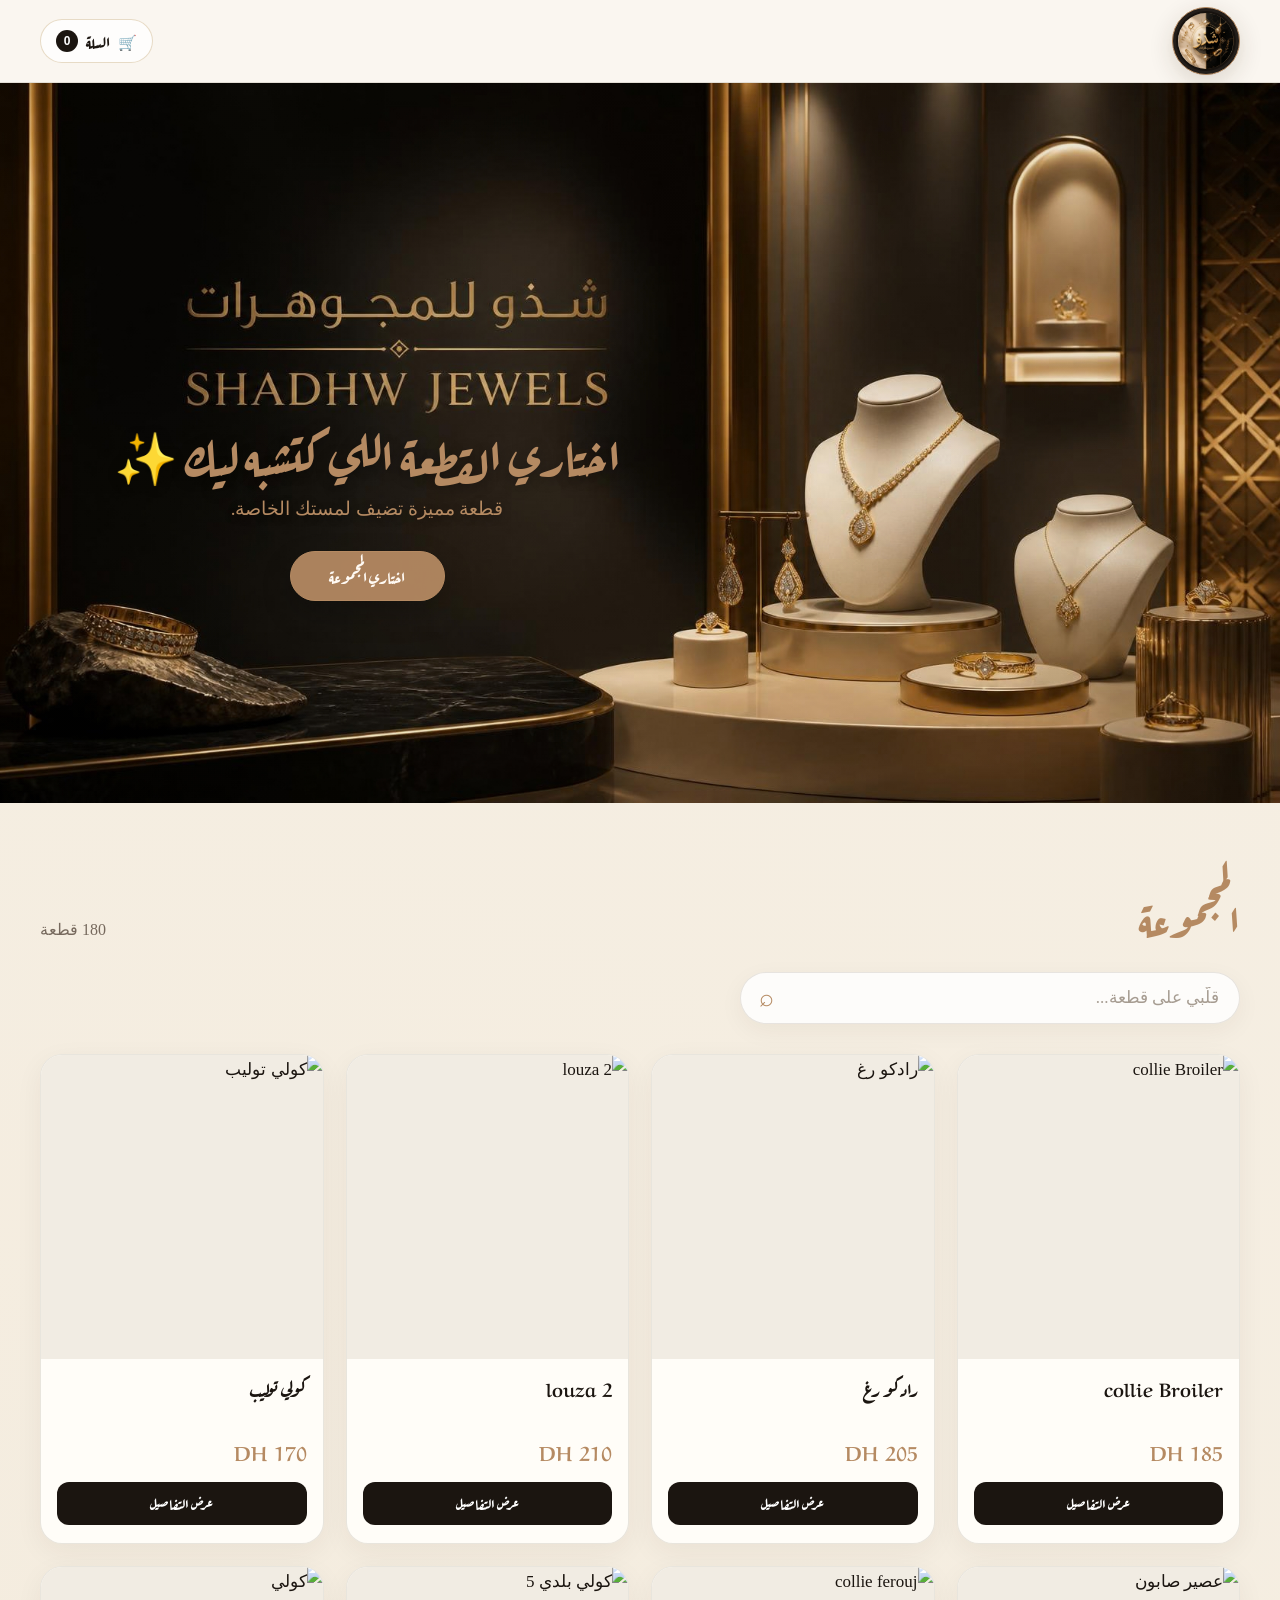
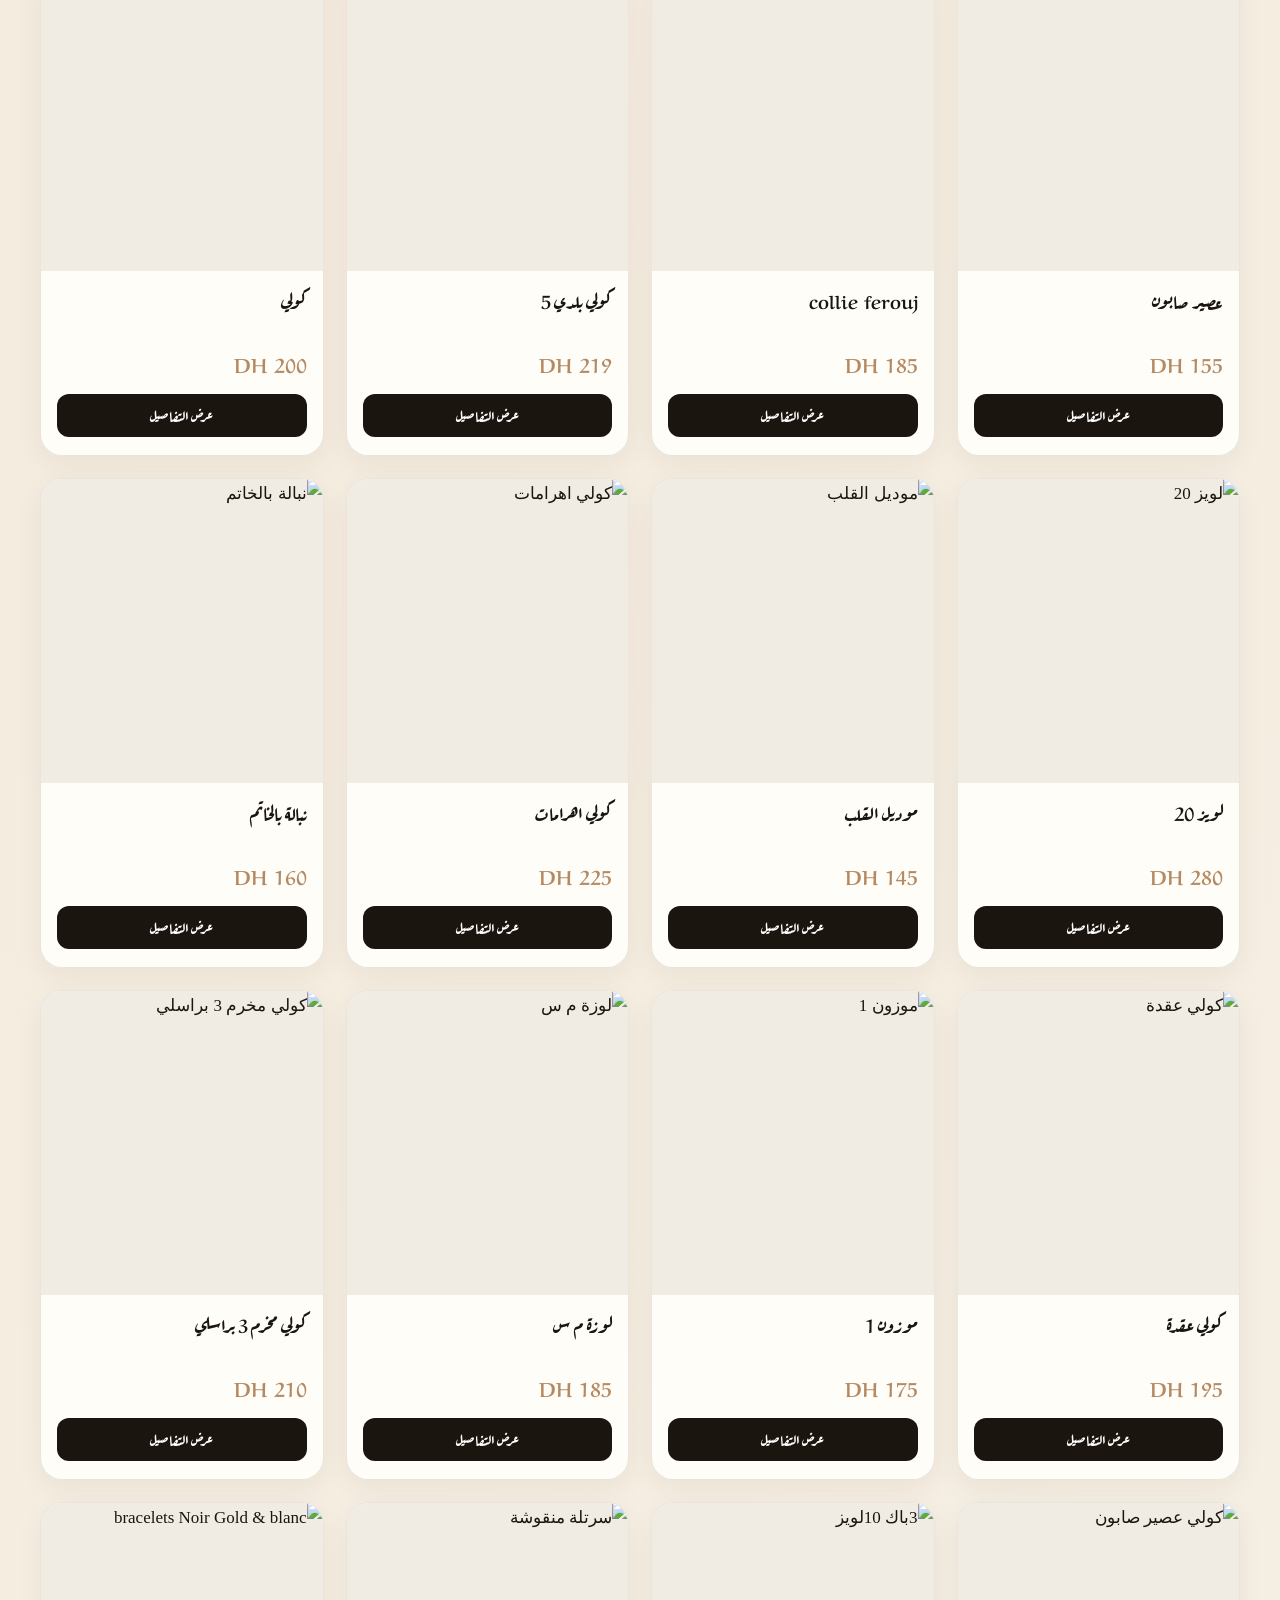
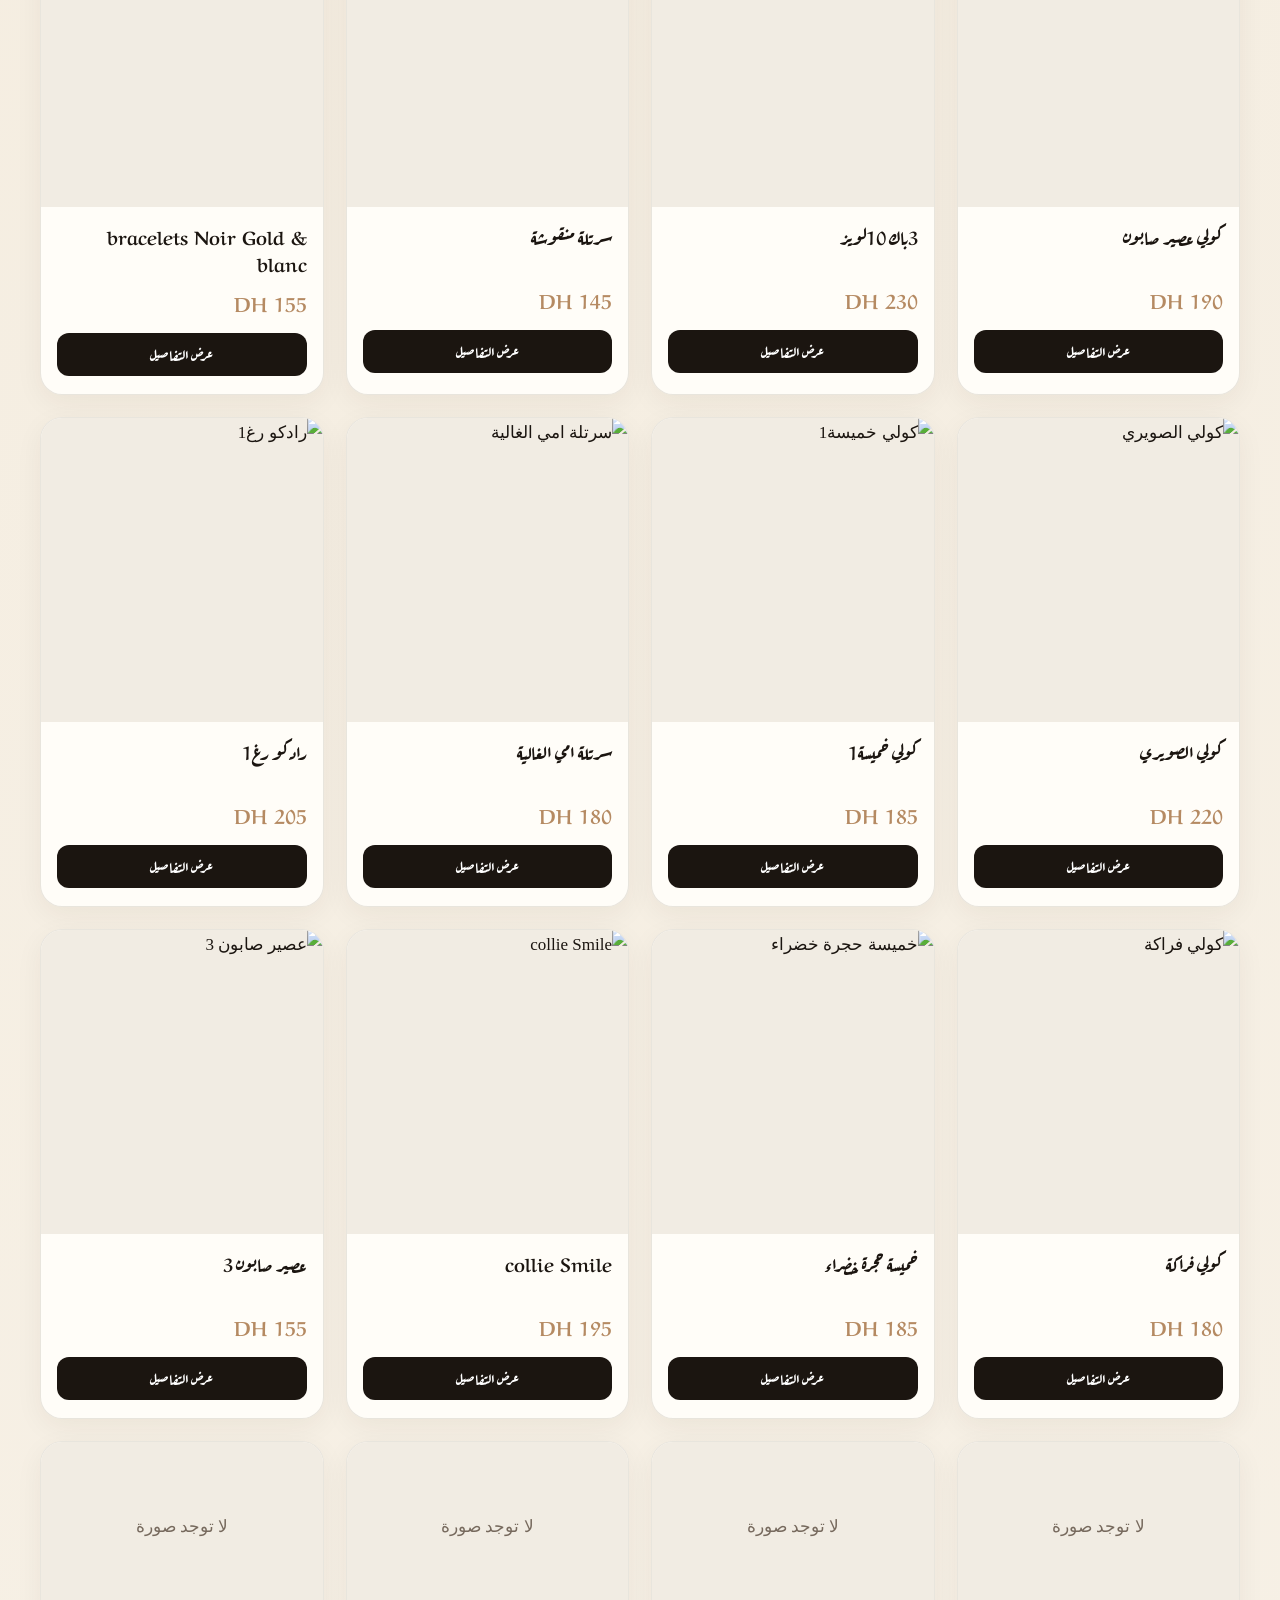
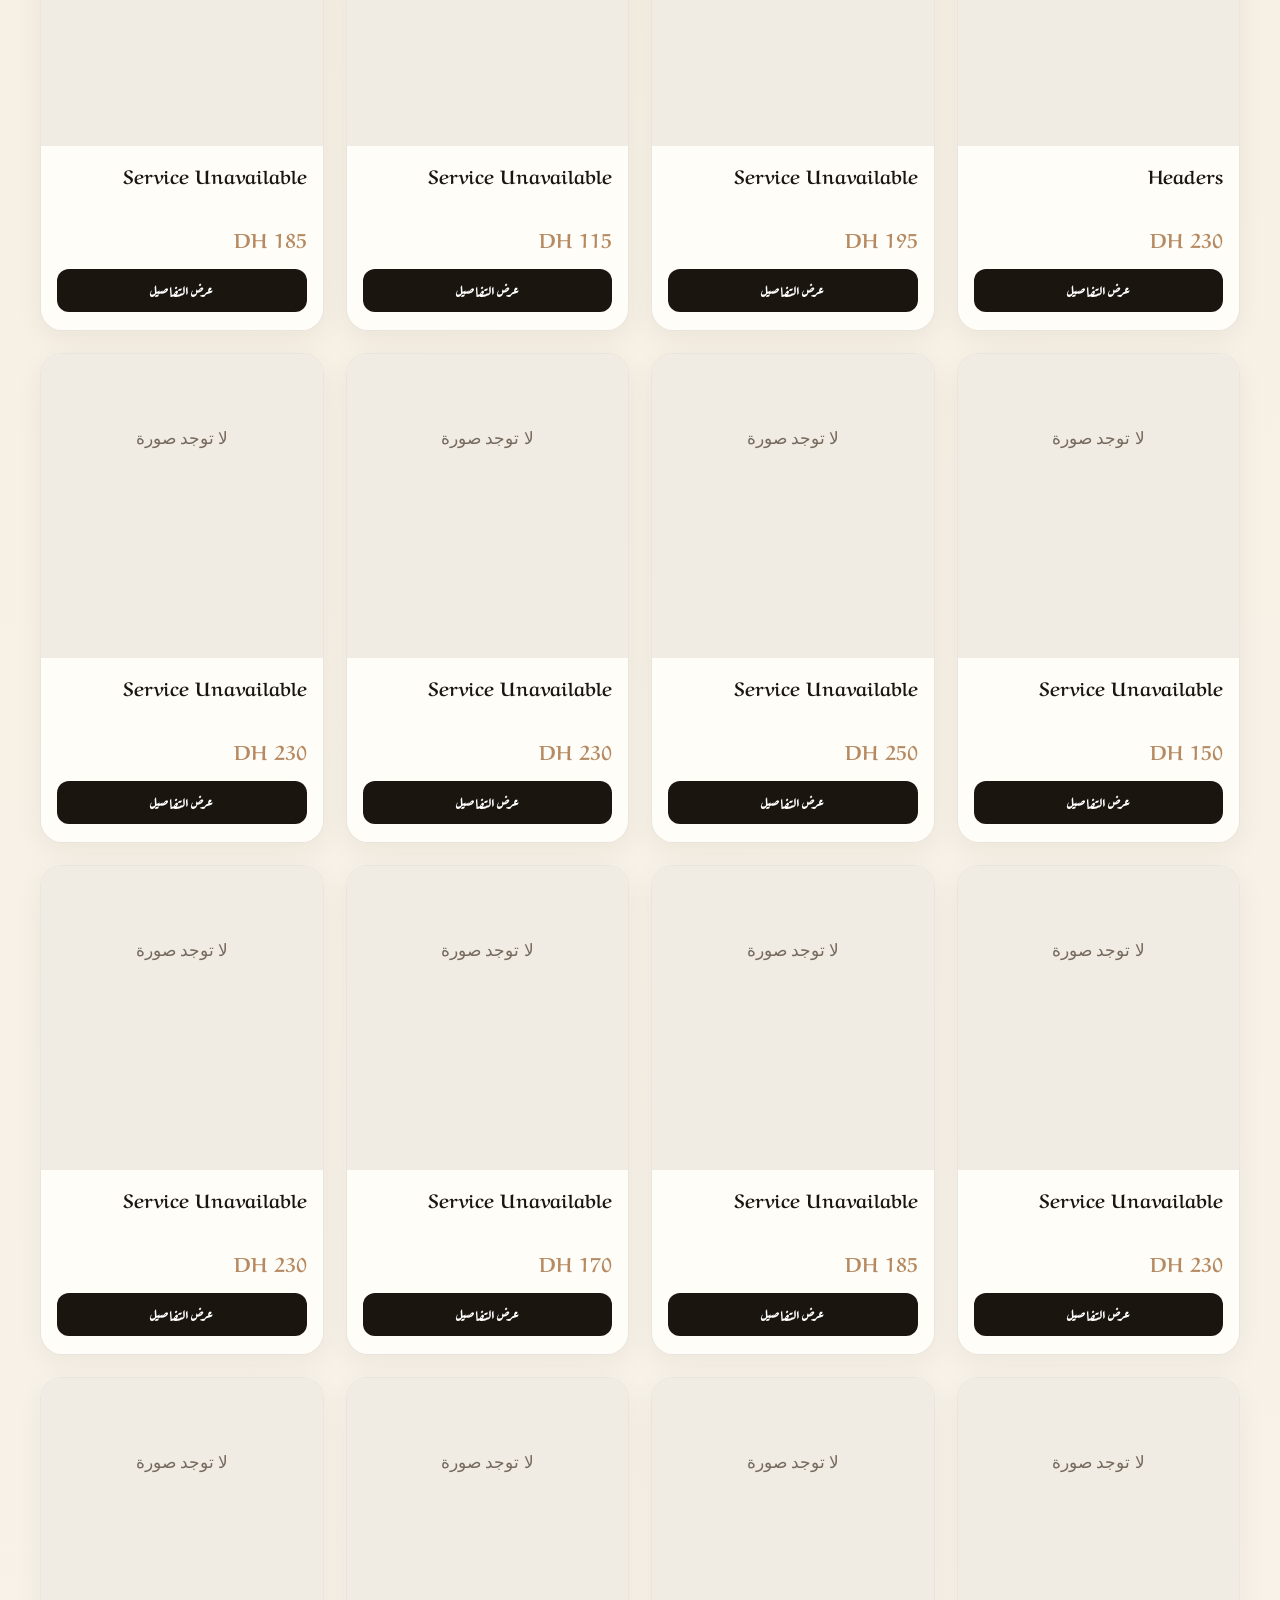
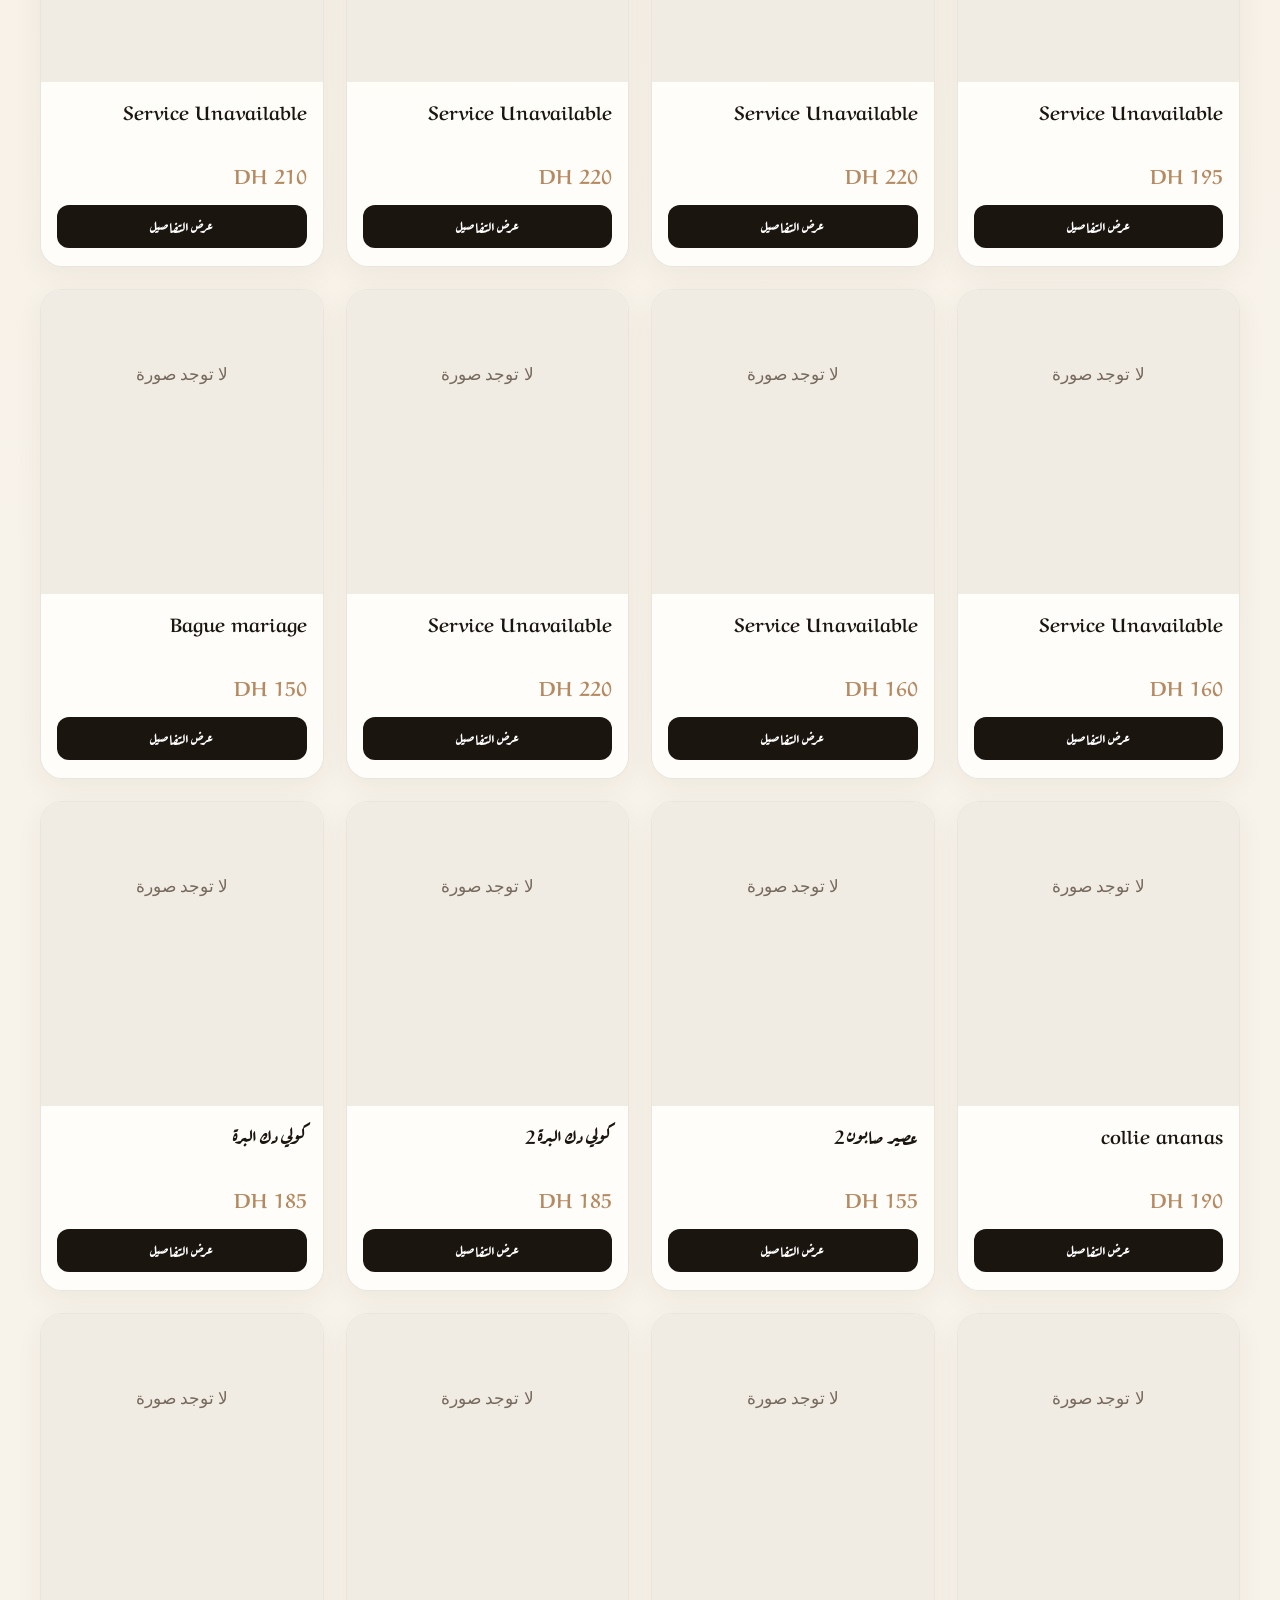
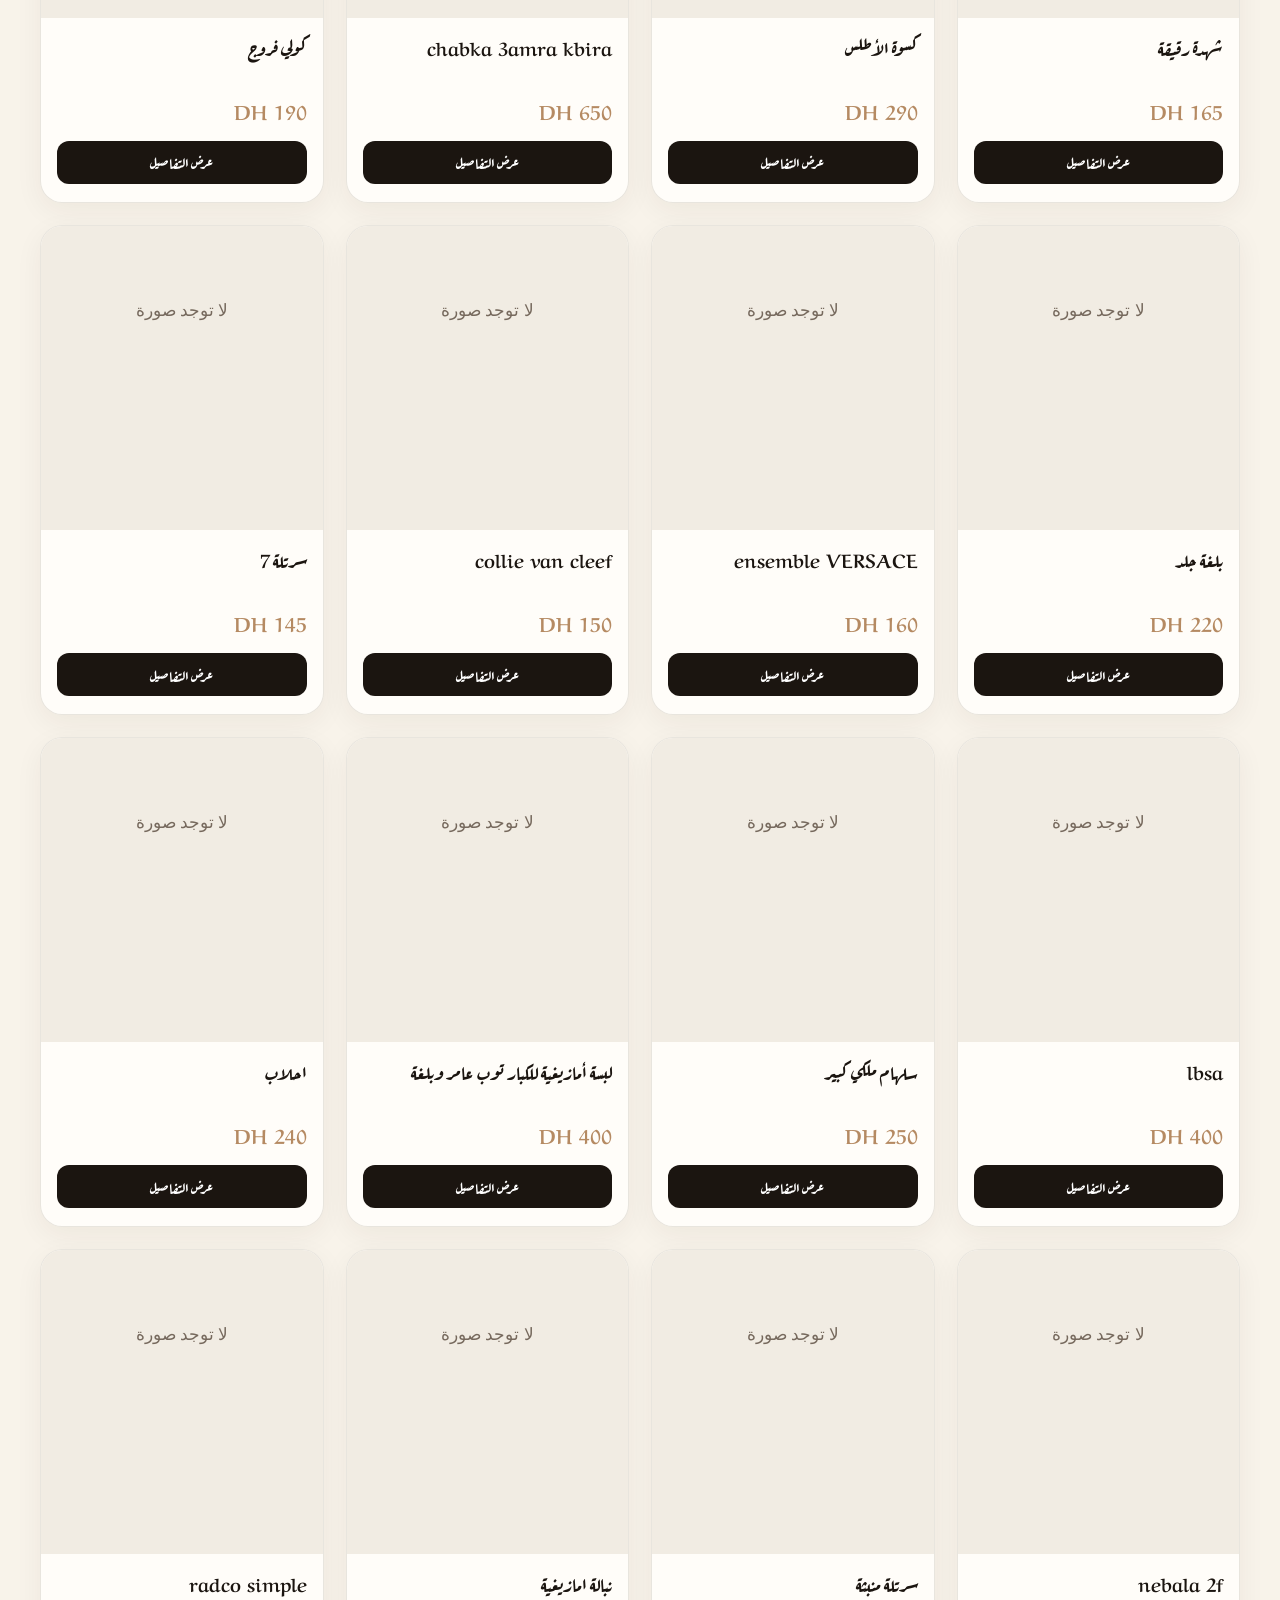
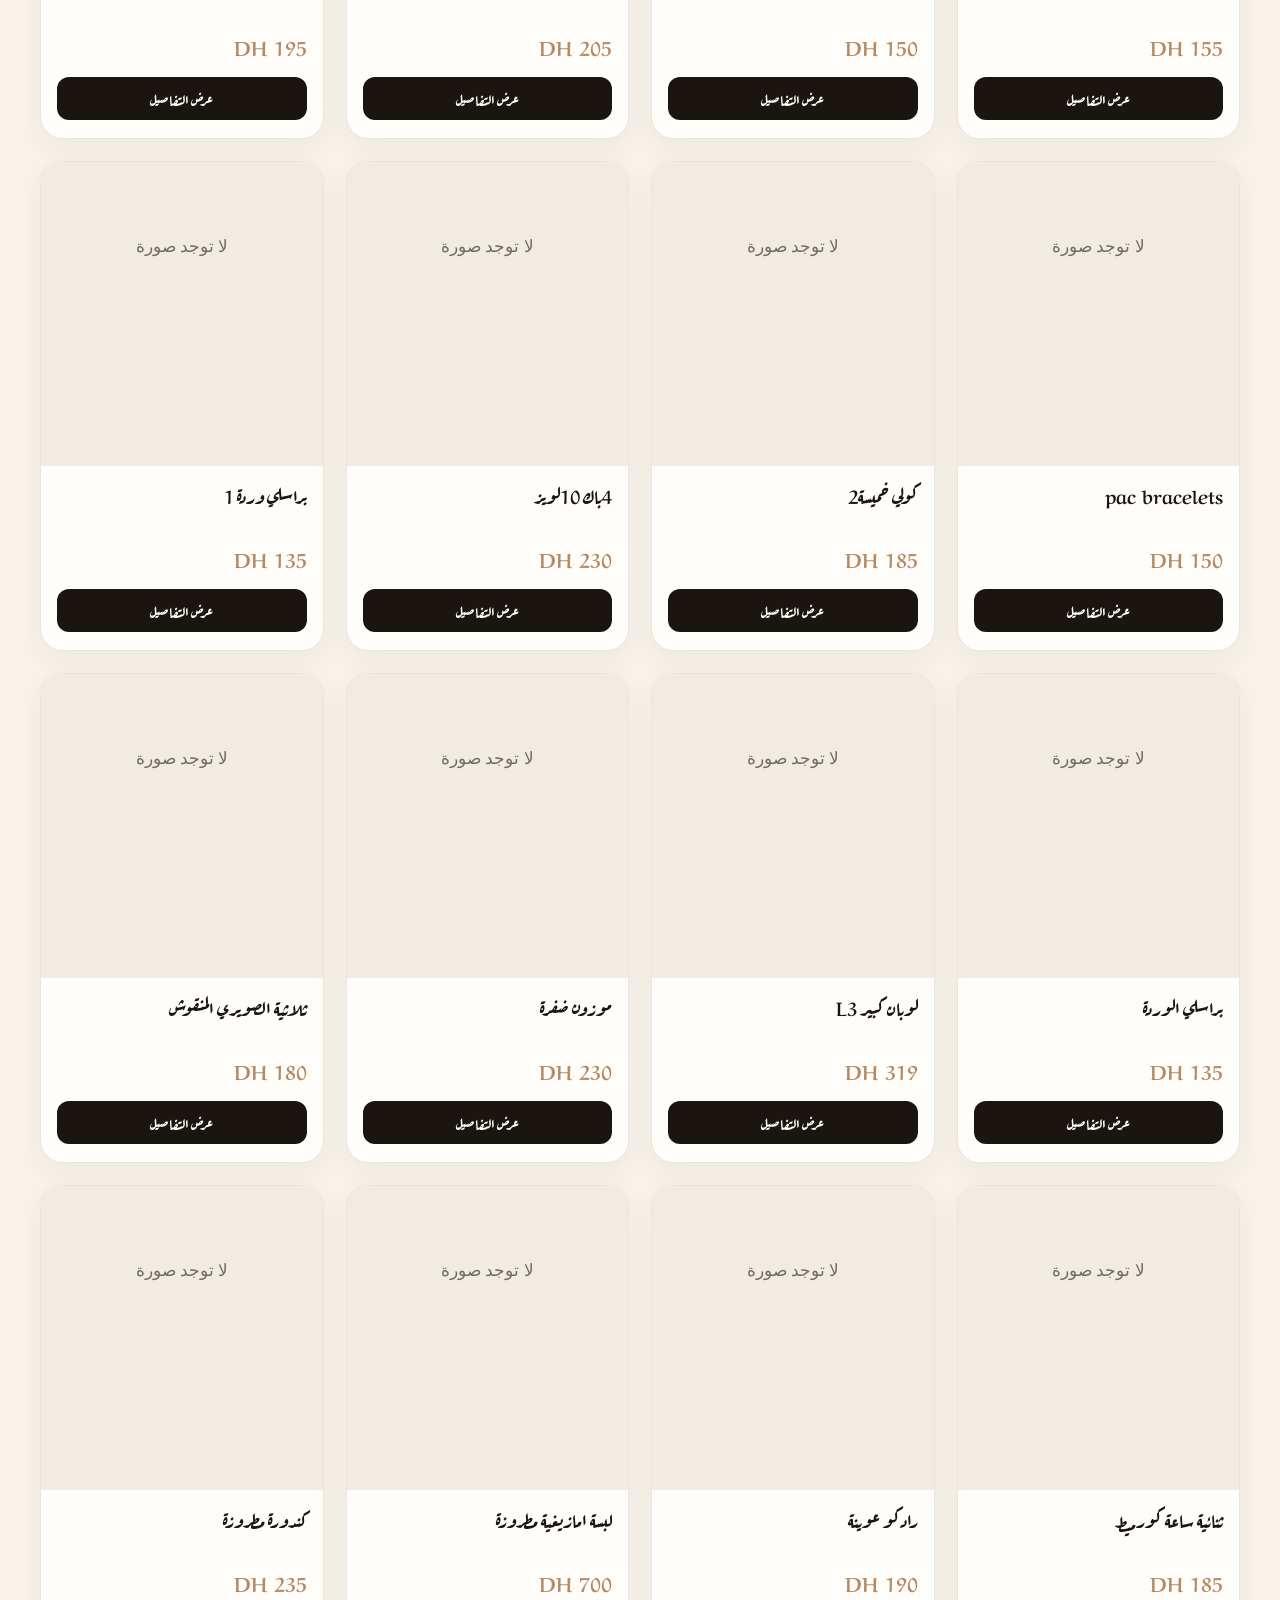
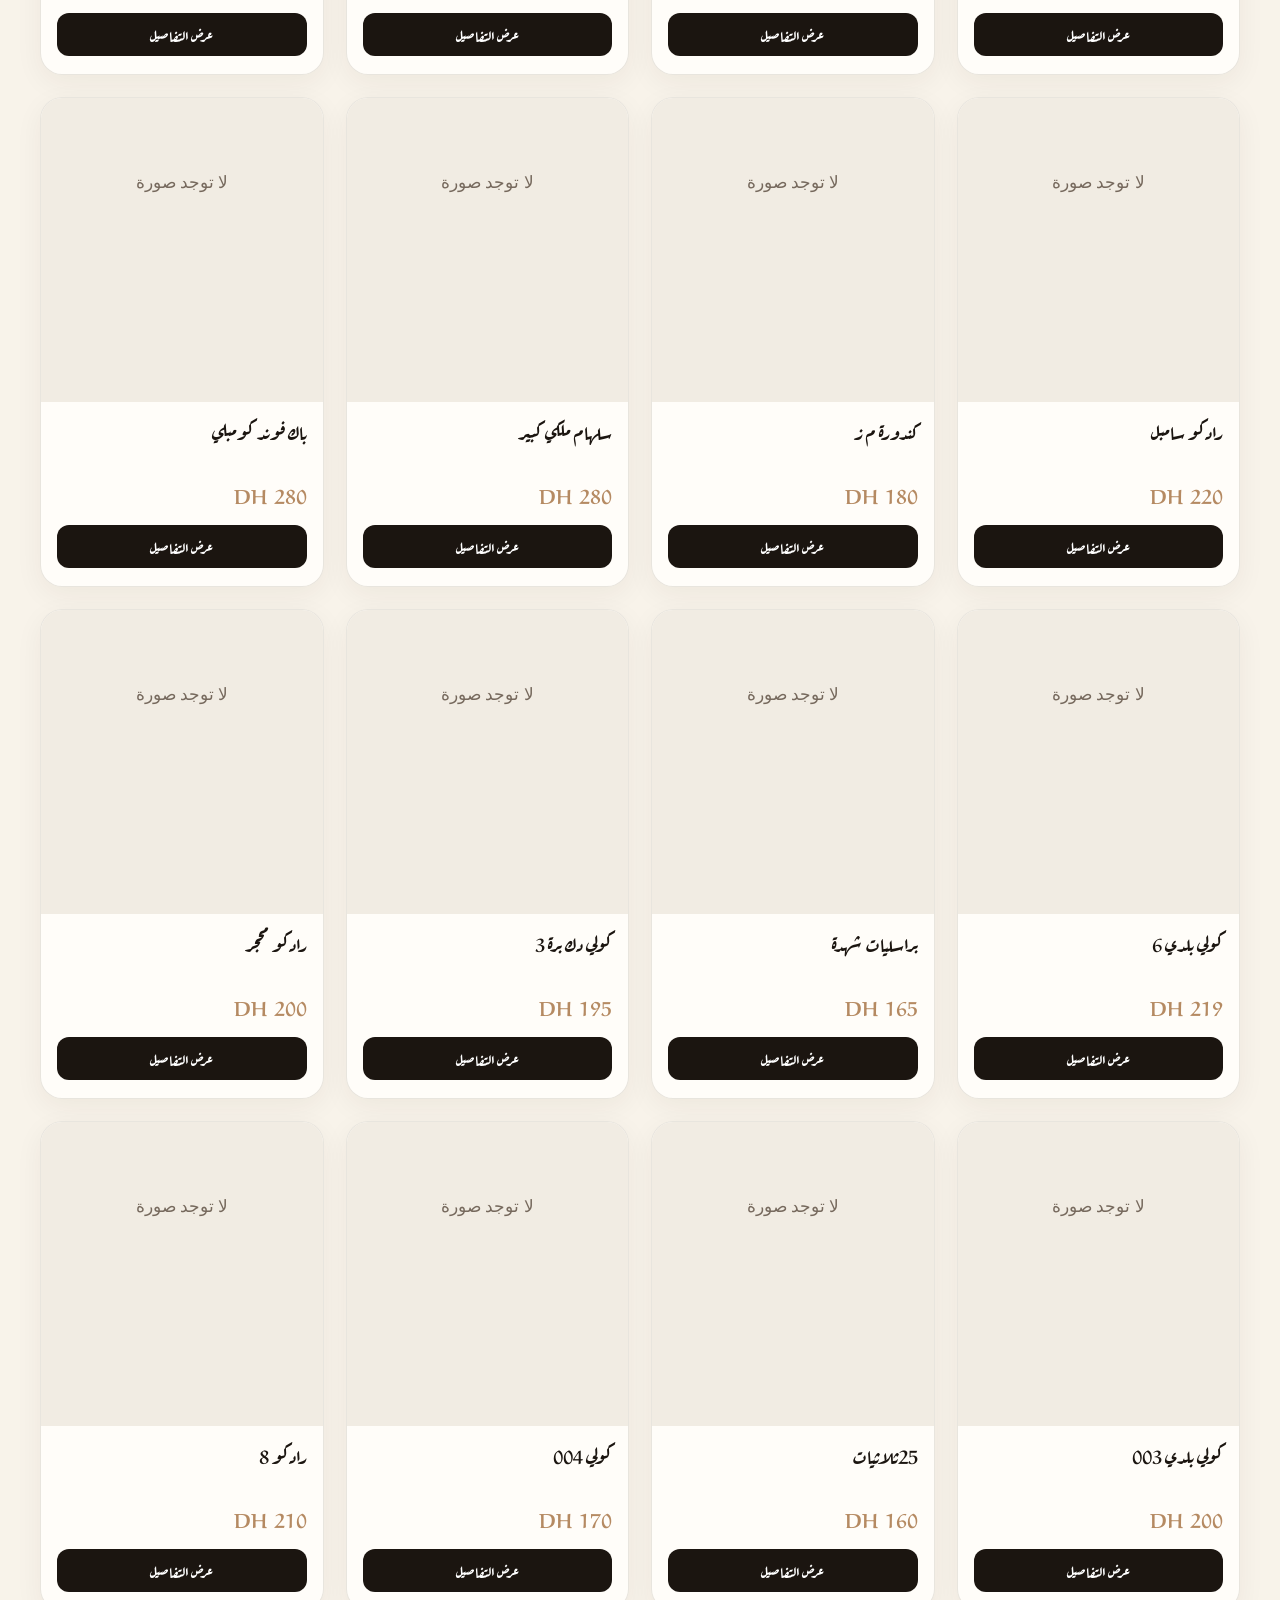
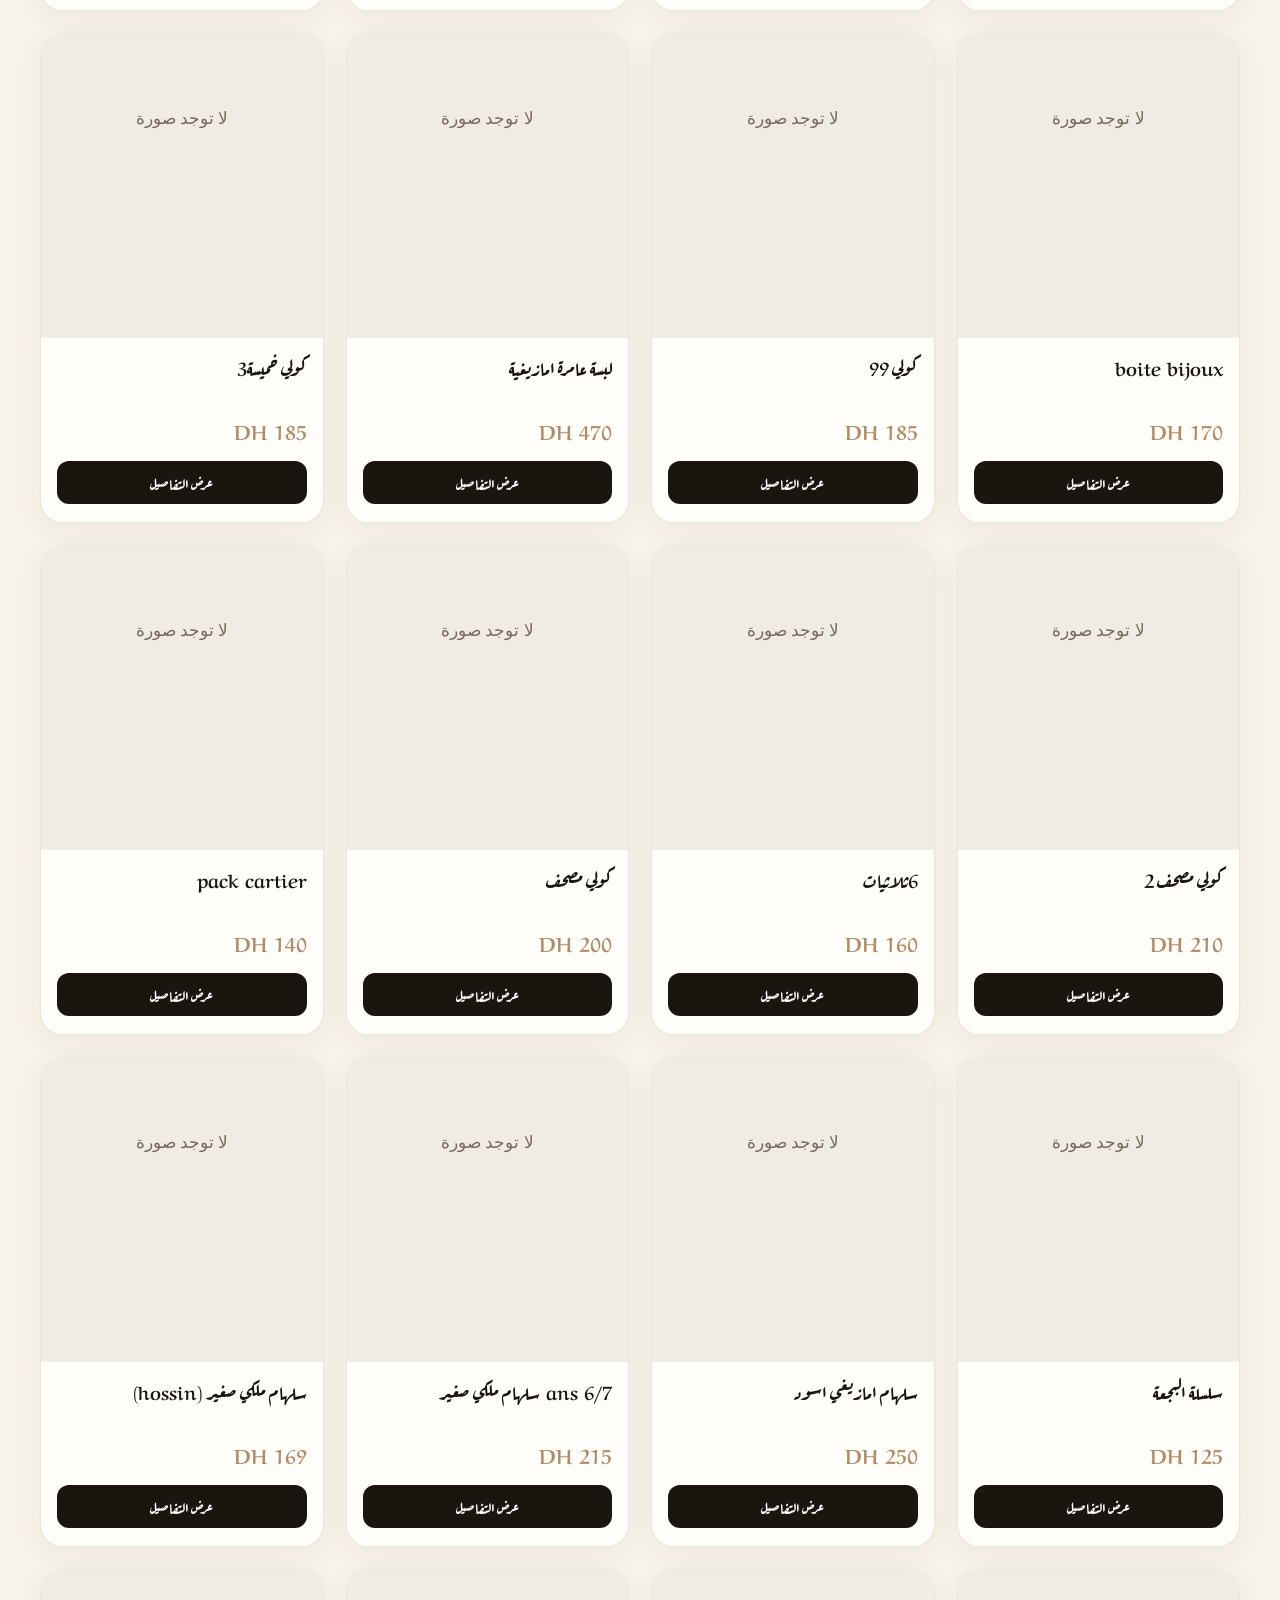
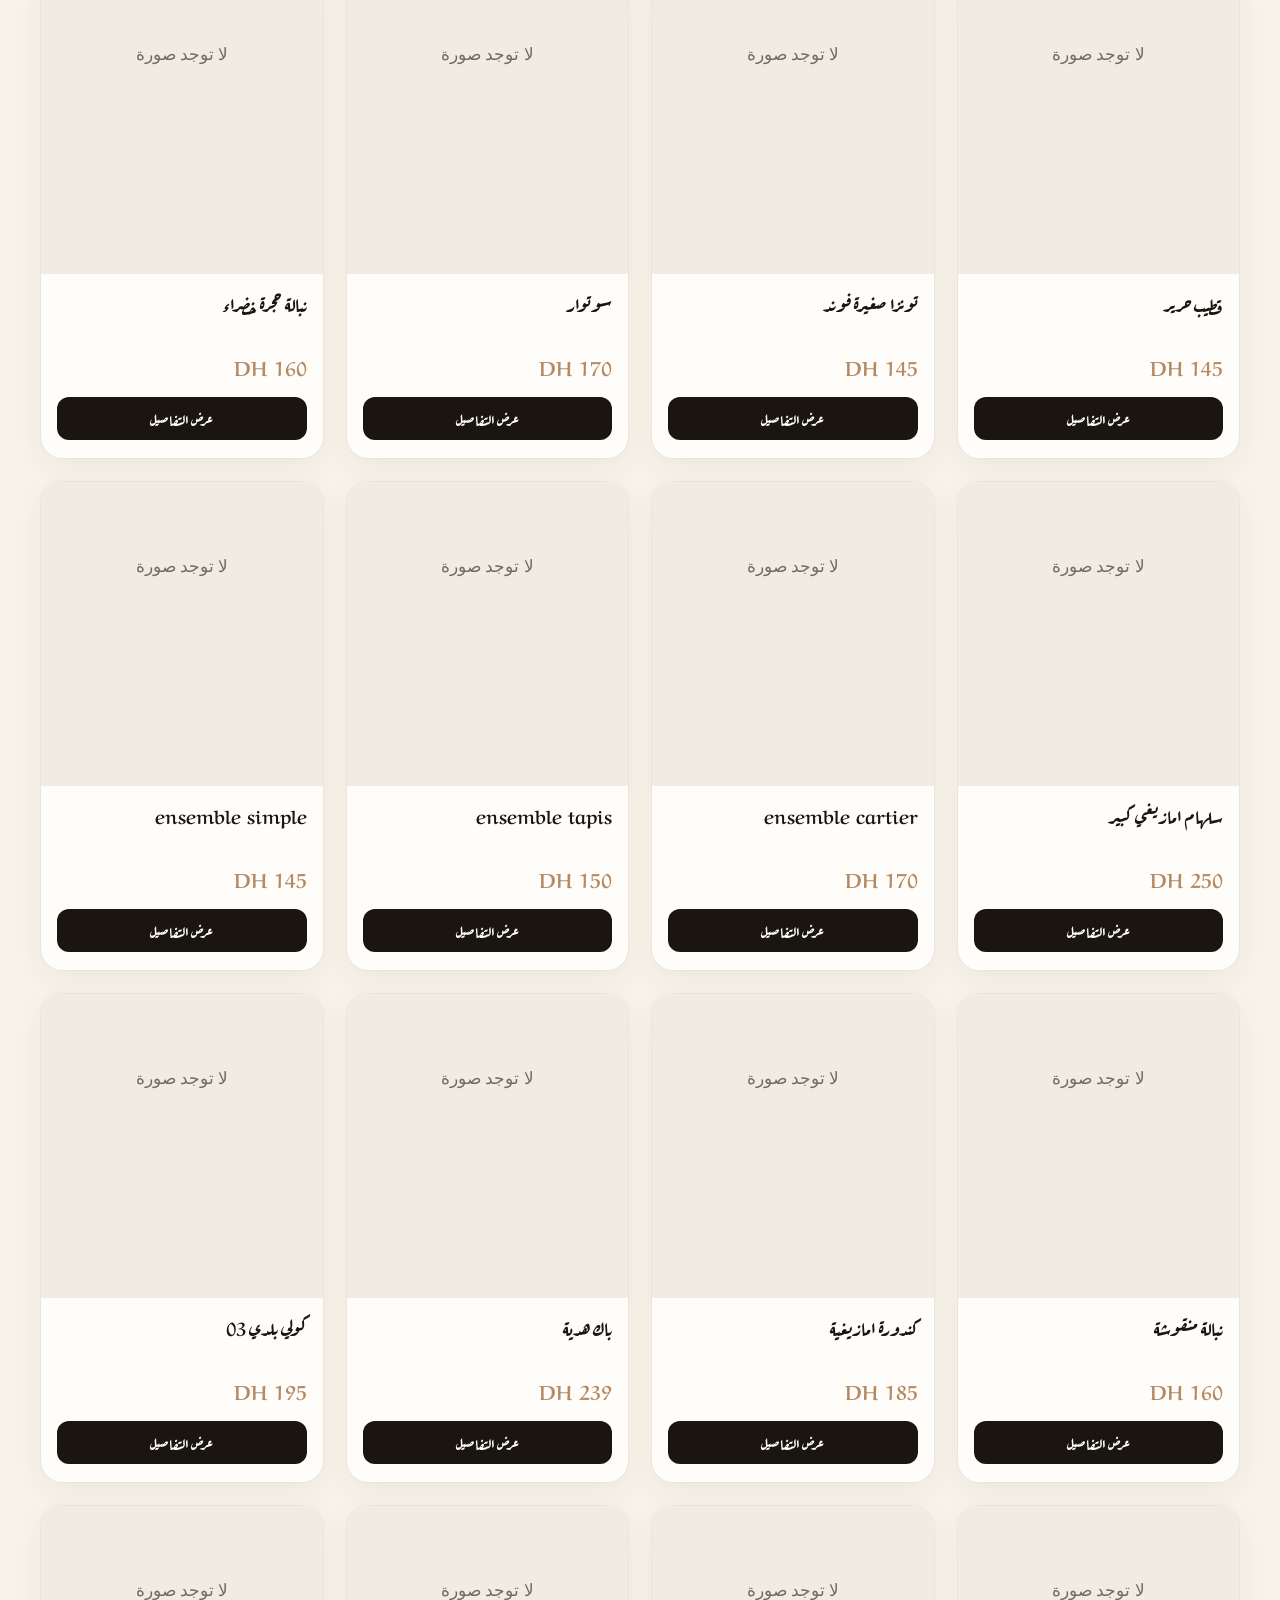
==== commit 3d1ba444: "Add files via upload" ====
--- a/index.html
+++ b/index.html
@@ -3,8 +3,8 @@
 <head>
     <meta charset="UTF-8">
     <meta name="viewport" content="width=device-width, initial-scale=1.0">
-    <title>شَذْو للمجوهرات</title>
-    <meta name="description" content="شَذْو للمجوهرات">
+    <title>SHADHW JEWELS</title>
+    <meta name="description" content="SHADHW JEWELS">
     <link rel="stylesheet" href="css/style.css">
 </head>
 <body>
@@ -36,7 +36,6 @@
     <section class="products-section" id="products">
         <div class="section-heading">
             <div>
-                <span class="section-kicker">شَذْو للمجوهرات</span>
                 <h2>المجموعة</h2>
             </div>
             <span id="productsCount" class="products-count">جاري تحميل المنتجات...</span>
@@ -66,7 +65,6 @@
     <aside class="cart" aria-label="سلة المشتريات">
         <div class="cart-header">
             <div>
-                <span class="section-kicker">شَذْو للمجوهرات</span>
                 <h2>السلة</h2>
             </div>
             <button id="closeCart" type="button" aria-label="إغلاق السلة">×</button>
--- a/css/style.css
+++ b/css/style.css
@@ -460,3 +460,171 @@
     .products-grid, .upsell-grid { gap: 10px; }
     .gallery-thumbs { grid-template-columns: repeat(4, minmax(0,1fr)); }
 }
+
+/* FINAL BRAND REFINEMENT */
+:root {
+    --gold: #B58A62;
+    --gold-light: #d2b18e;
+    --gold-dark: #B58A62;
+    --brand-font: 'Aref Ruqaa', 'Noto Naskh Arabic', serif;
+    --body-font: 'Noto Naskh Arabic', 'Aref Ruqaa', serif;
+}
+
+body, button, input { font-family: var(--body-font); }
+.hero h1,
+.hero p,
+.hero-button,
+.section-heading h2,
+.section-kicker,
+.product-title,
+.upsell-heading h2,
+.option-label,
+.size-button,
+.product-card-title,
+.product-card-price,
+.product-card-link,
+.cart-header h2,
+.back-button,
+.cart-button,
+.add-cart-button,
+.product-whatsapp,
+.whatsapp-button {
+    font-family: var(--brand-font);
+}
+
+/* The supplied logo is square; the visible brand mark stays perfectly circular. */
+.brand-logo-frame {
+    border-color: var(--gold);
+    background: #17120e;
+}
+.brand-logo { object-fit: cover; }
+
+/* Hero text: aligned under the supplied SHADHW JEWELS artwork, slightly toward center. */
+.hero-copy {
+    width: 52%;
+    margin-left: 0;
+    margin-right: auto;
+    padding-top: 135px;
+    padding-left: 2.5%;
+    text-align: left;
+}
+.hero h1 {
+    color: #B58A62;
+    text-align: center;
+    margin-left: auto;
+    margin-right: auto;
+    max-width: 610px;
+}
+.hero p {
+    color: #B58A62;
+    text-align: center;
+    margin-left: auto;
+    margin-right: auto;
+}
+.hero-button {
+    color: #fffaf4;
+    background: rgba(181,138,98,.94);
+    border-color: #B58A62;
+    display: flex;
+    width: fit-content;
+    margin: 18px auto 0;
+    min-width: 155px;
+    justify-content: center;
+}
+.hero-button:hover { background: #9d744f; }
+
+/* Remove textual brand labels; the logo is the sole visible brand mark. */
+.section-kicker { display: none !important; }
+
+.section-heading h2,
+.upsell-heading h2 {
+    color: var(--gold);
+}
+
+/* Video thumbnails use an actual frame from the video instead of a black VIDEO tile. */
+.gallery-video-thumb {
+    position: relative;
+    display: block;
+    width: 100%;
+    height: 100%;
+    overflow: hidden;
+    background: #eee7de;
+}
+.gallery-video-thumb video {
+    width: 100%;
+    height: 100%;
+    display: block;
+    object-fit: cover;
+    background: #eee7de;
+}
+.gallery-video-thumb i {
+    position: absolute;
+    left: 50%;
+    top: 50%;
+    transform: translate(-50%, -50%);
+    width: 34px;
+    height: 34px;
+    border-radius: 50%;
+    display: grid;
+    place-items: center;
+    padding-right: 1px;
+    font-style: normal;
+    font-size: 15px;
+    color: white;
+    background: rgba(181,138,98,.92);
+    box-shadow: 0 5px 18px rgba(0,0,0,.22);
+}
+
+/* Mobile: show the complete supplied 1680×944 background without cropping or stretching. */
+@media (max-width: 760px) {
+    .hero {
+        min-height: 0;
+        height: auto;
+        aspect-ratio: 1680 / 944;
+        background-size: 100% auto;
+        background-repeat: no-repeat;
+        background-position: top center;
+        background-color: #20160f;
+    }
+    .hero-overlay {
+        background: linear-gradient(90deg, rgba(7,6,5,.16), rgba(7,6,5,.03));
+    }
+    .hero-content {
+        width: 100%;
+        min-height: 0;
+        height: 100%;
+        padding: 0 12px;
+        align-items: center;
+    }
+    .hero-copy {
+        width: 52%;
+        padding: 0;
+        margin-left: 0;
+        margin-right: auto;
+        transform: translateY(24%);
+    }
+    .hero h1 {
+        font-size: clamp(20px, 5.2vw, 30px);
+        line-height: 1.18;
+        margin-bottom: 2px;
+    }
+    .hero p {
+        font-size: clamp(12px, 3.1vw, 16px);
+        line-height: 1.35;
+        margin-bottom: 4px;
+    }
+    .hero-button {
+        min-height: 38px;
+        min-width: 125px;
+        padding: 0 15px;
+        margin-top: 5px;
+        font-size: 15px;
+    }
+}
+
+@media (max-width: 430px) {
+    .hero-copy { width: 53%; transform: translateY(22%); }
+    .hero h1 { font-size: 19px; }
+    .hero p { font-size: 11px; }
+    .hero-button { min-height: 34px; font-size: 13px; min-width: 112px; }
+}
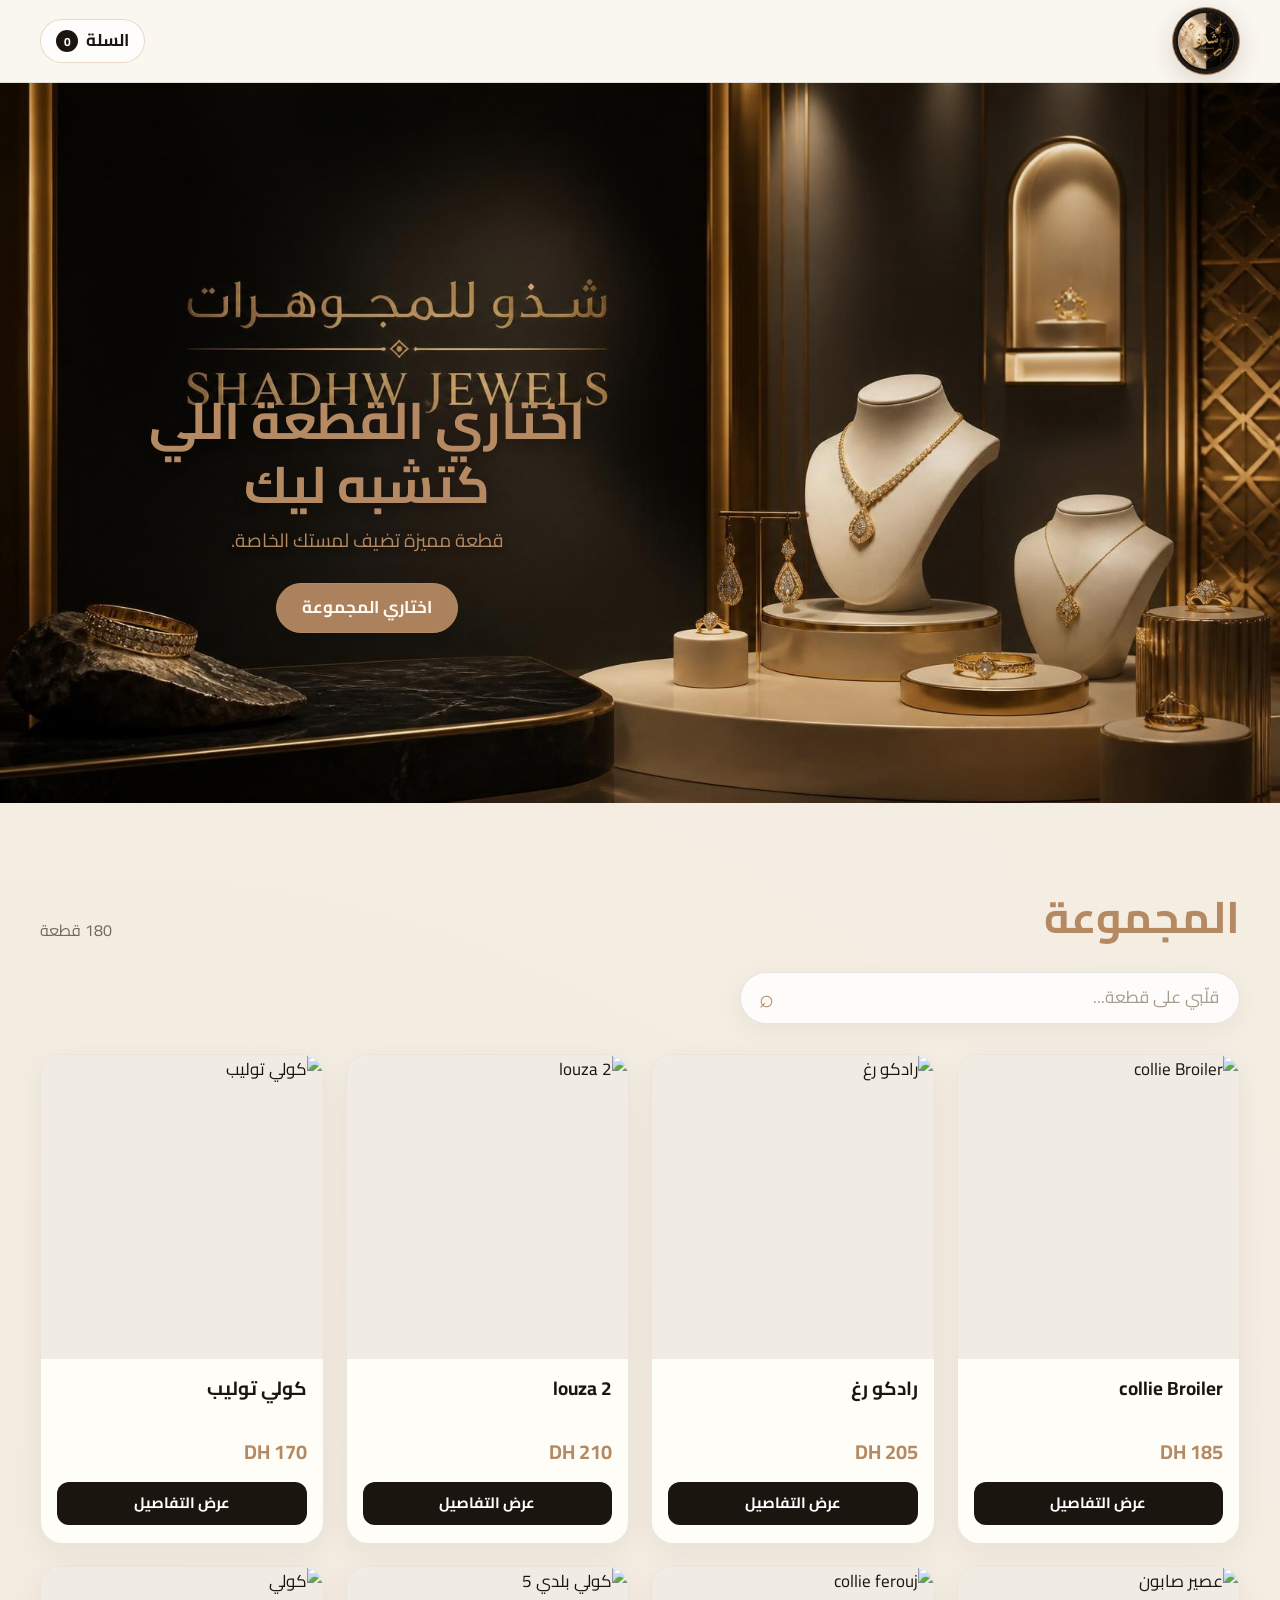
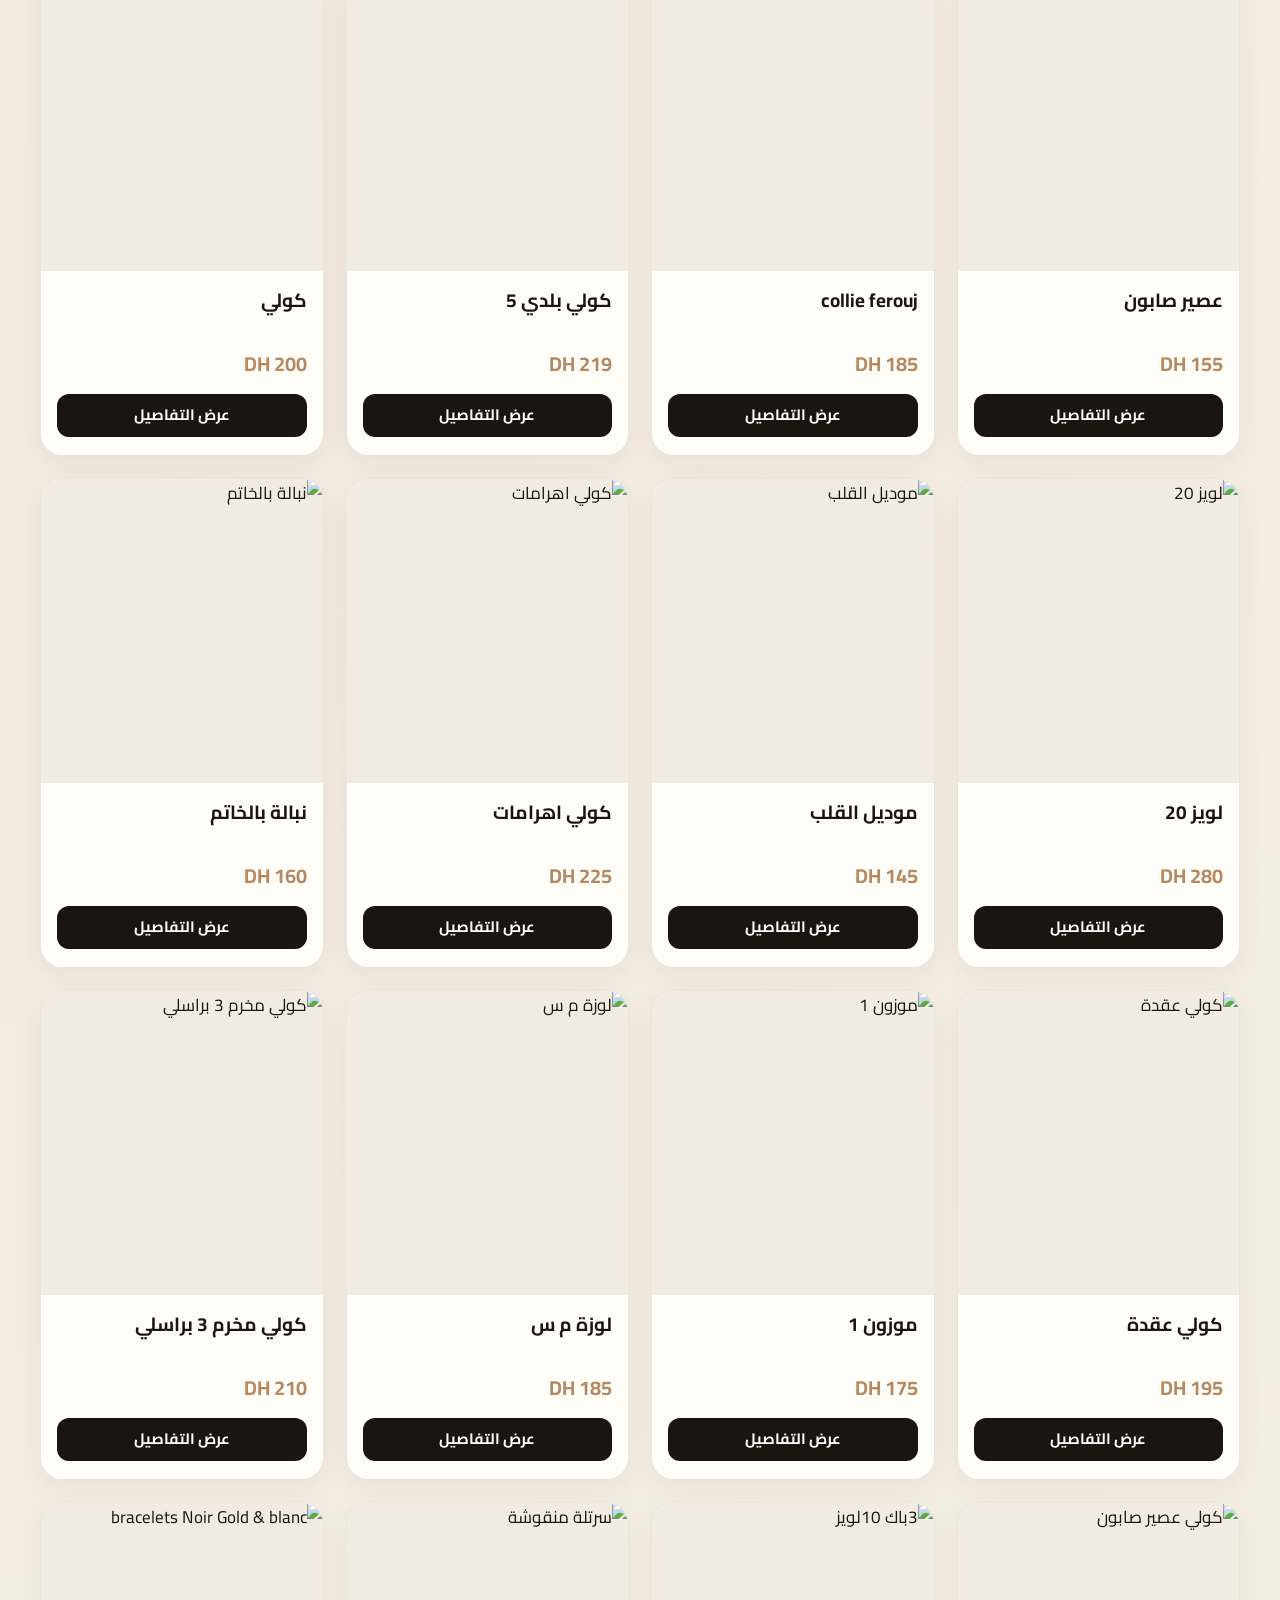
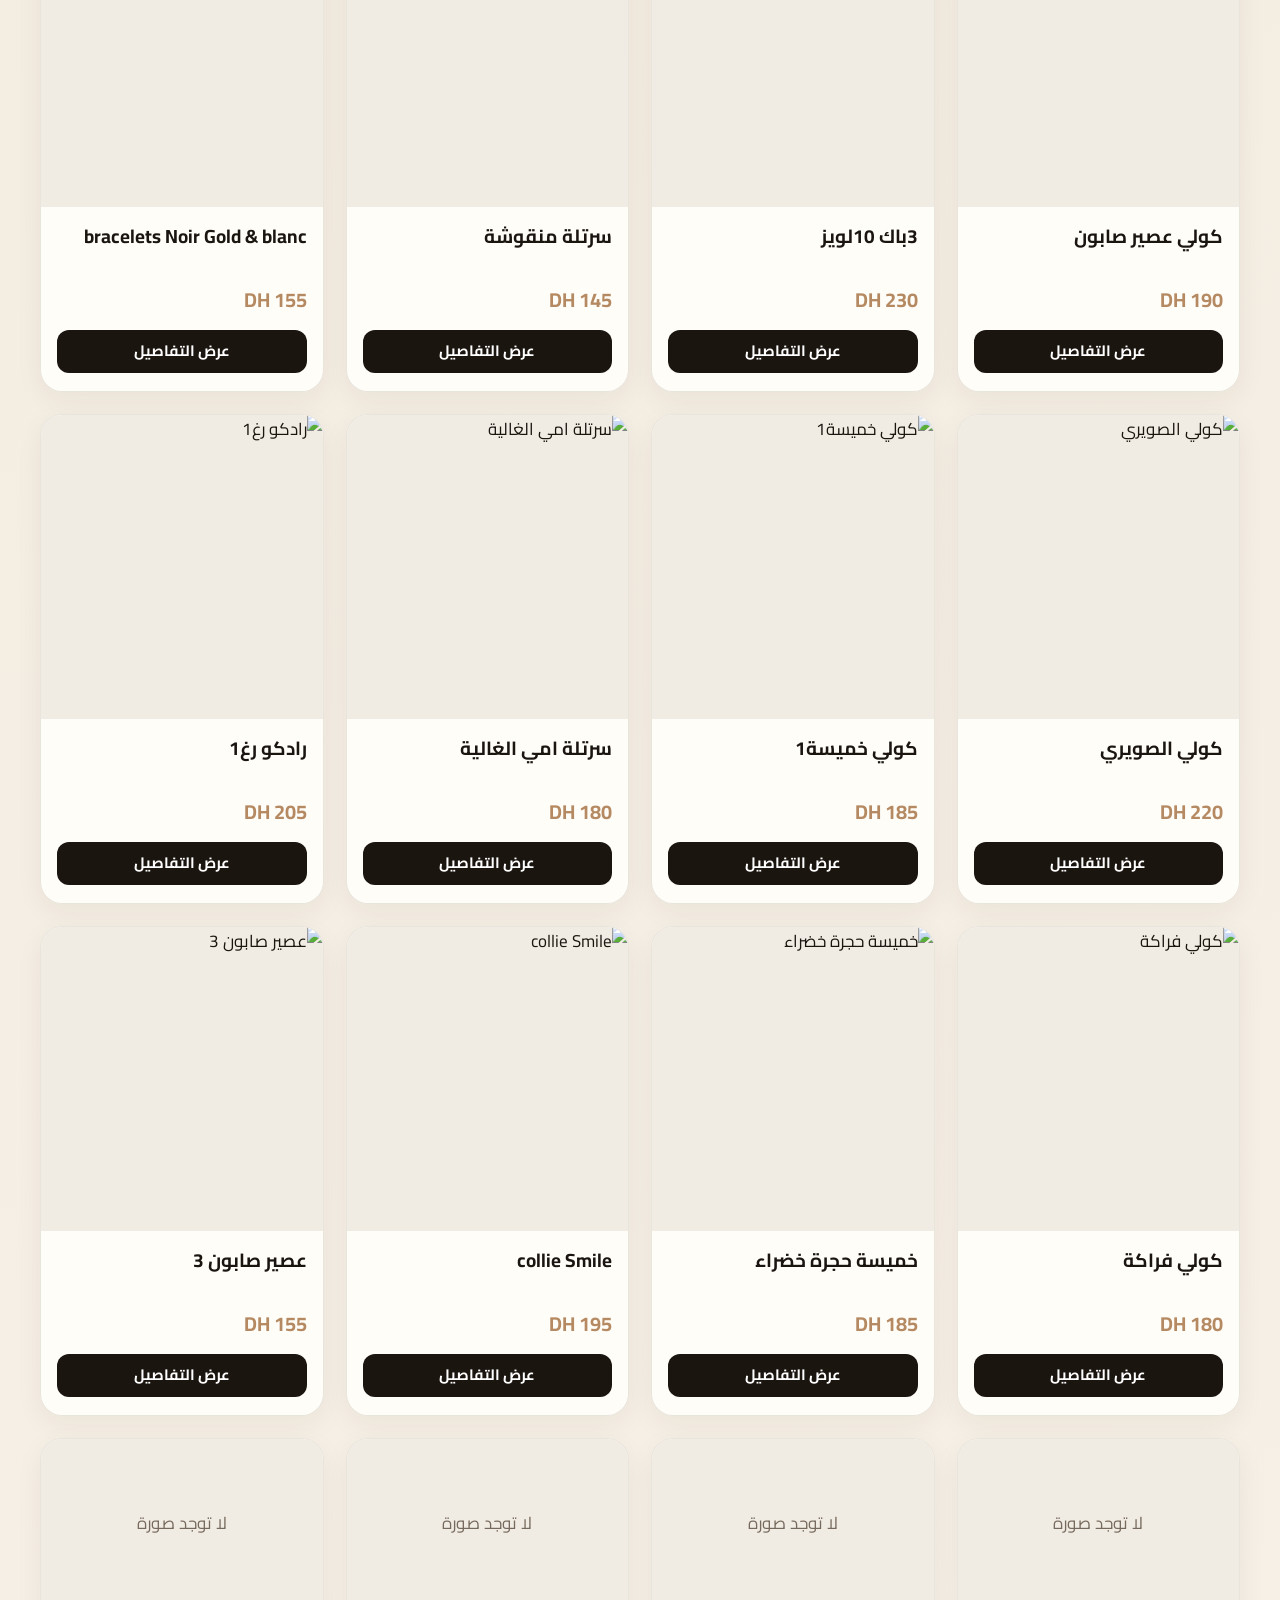
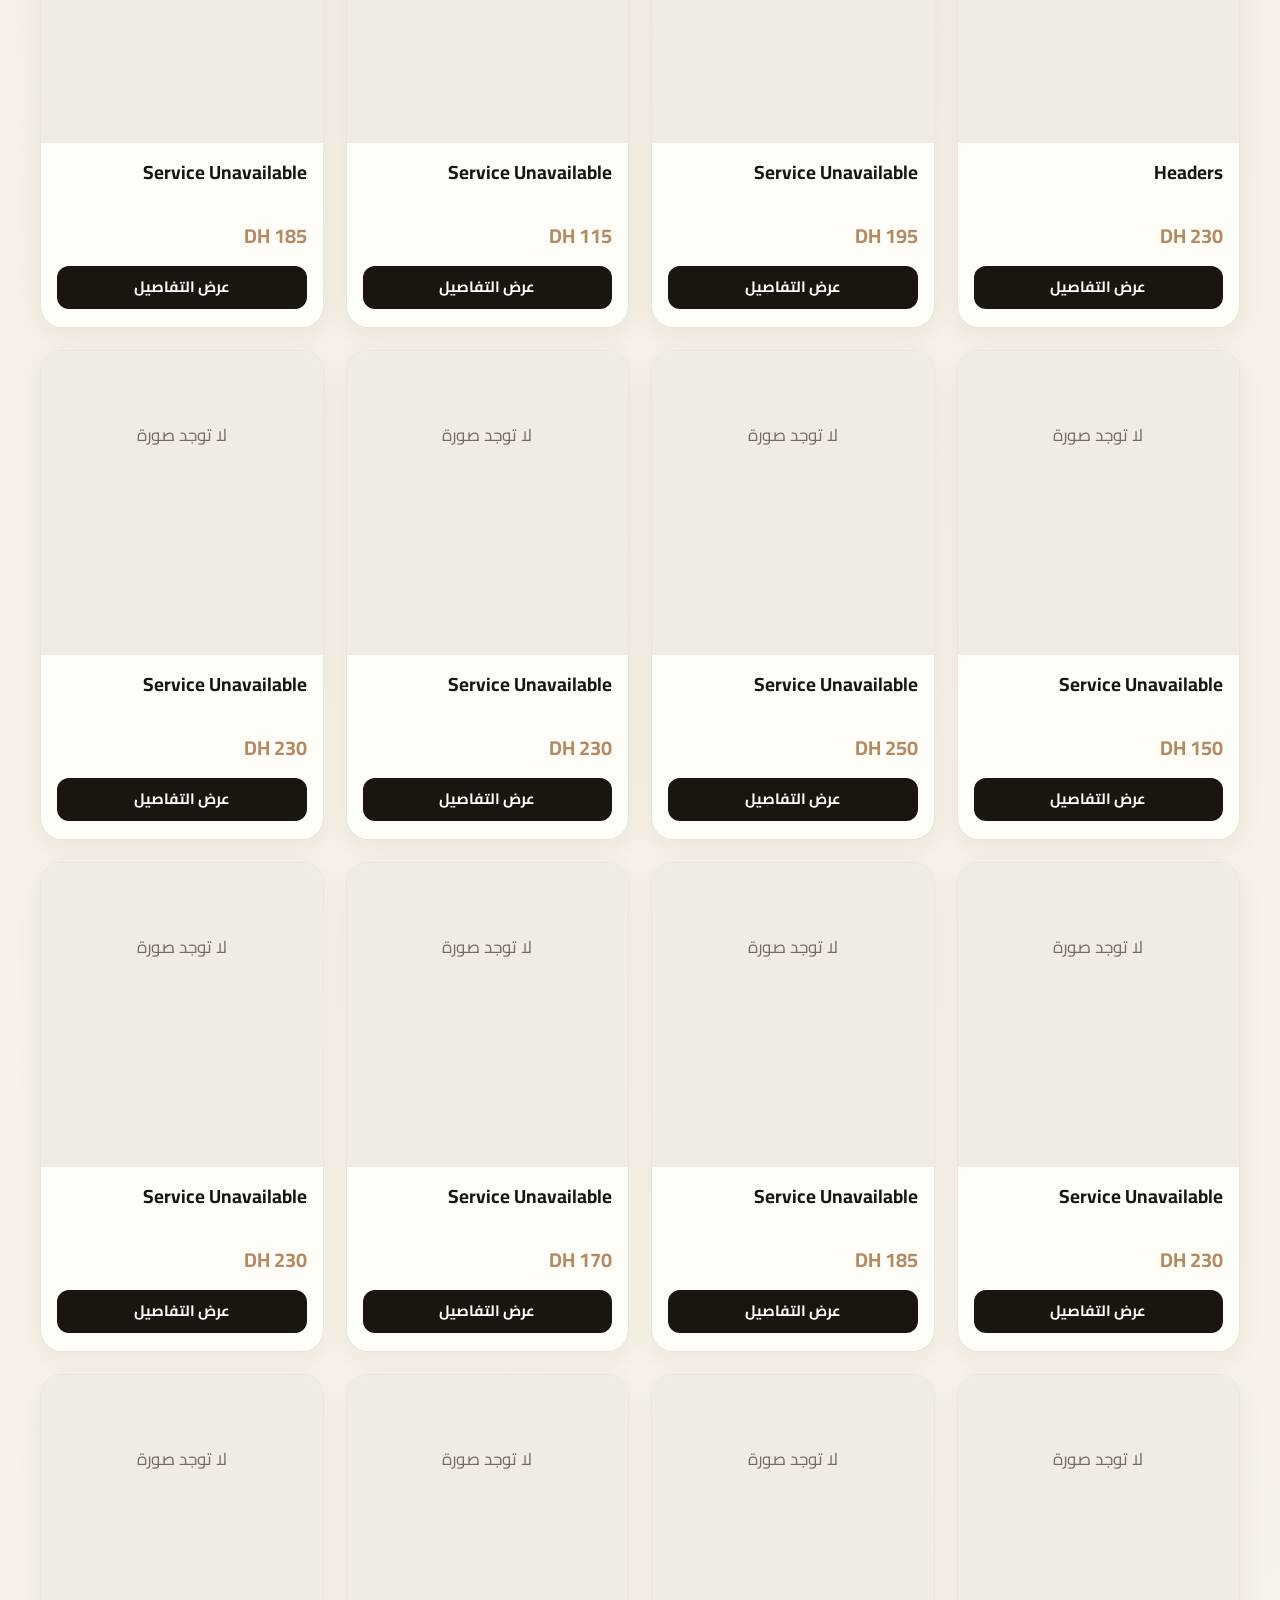
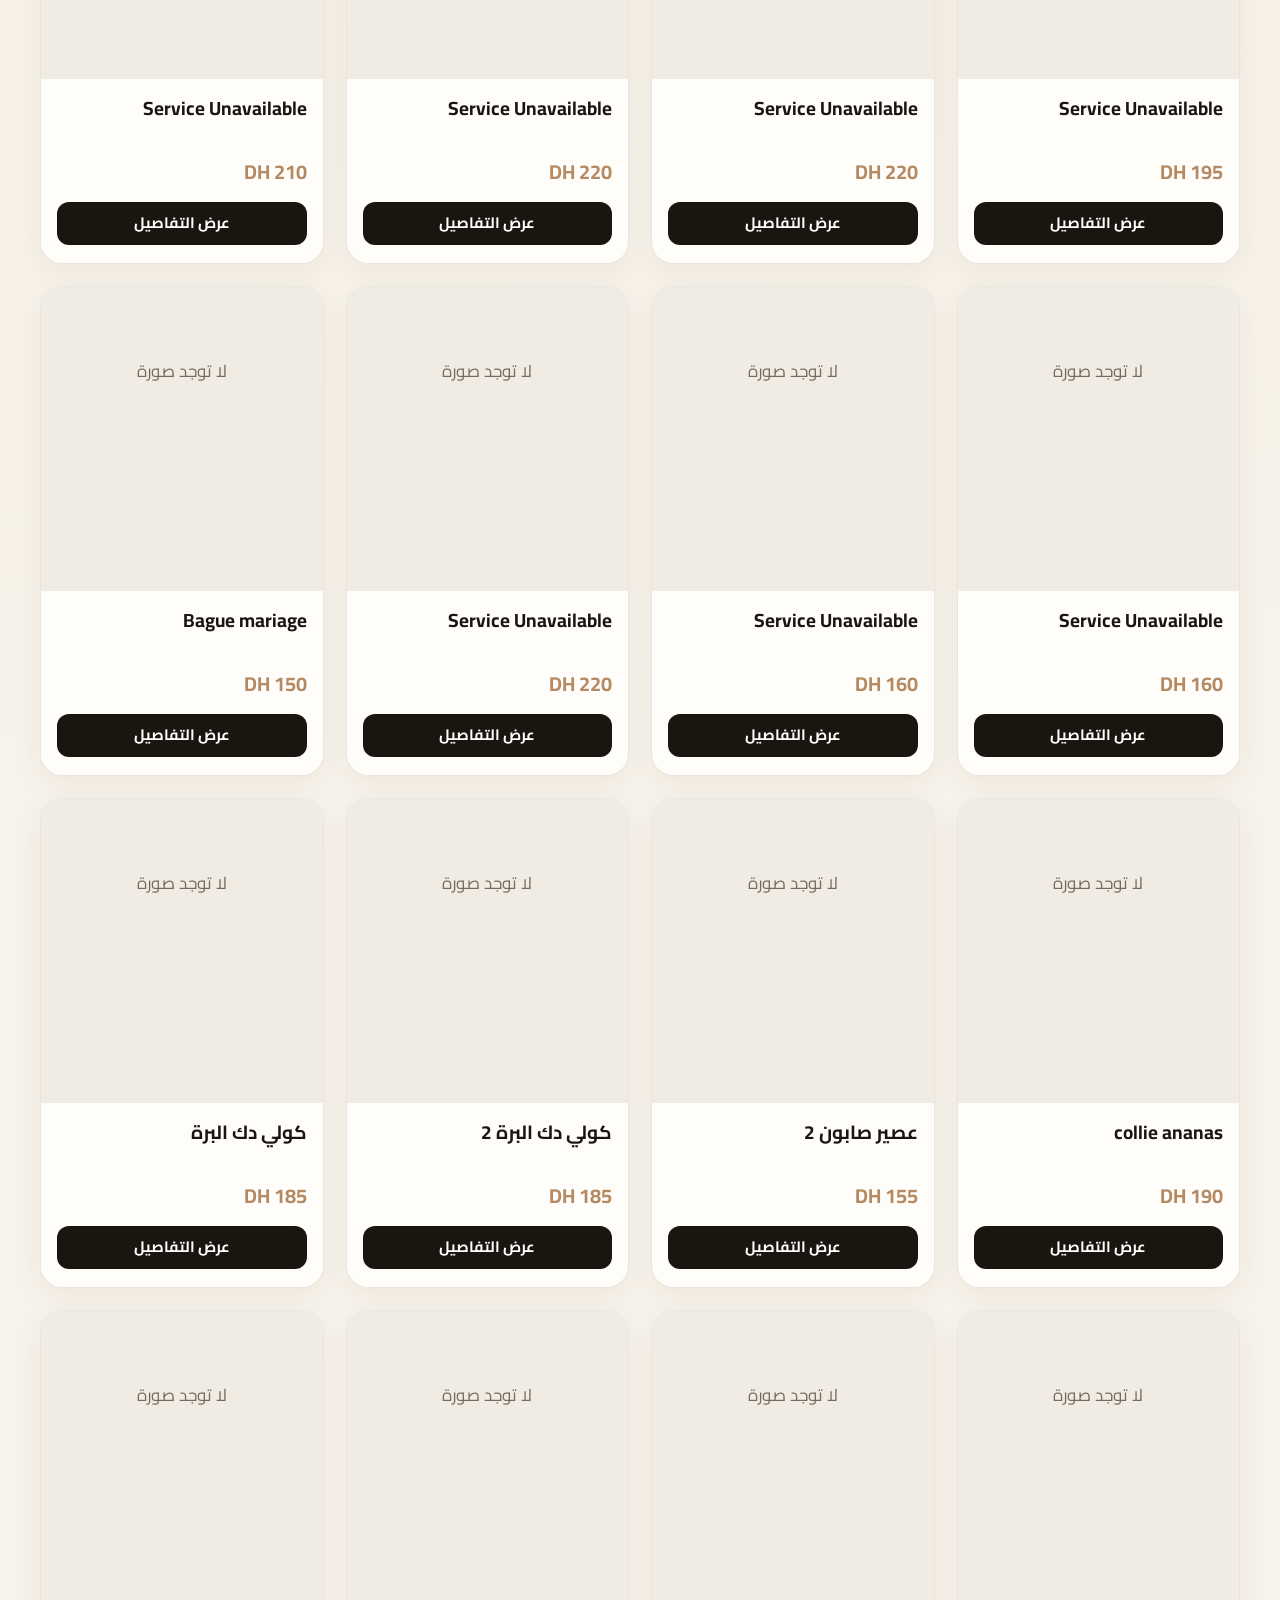
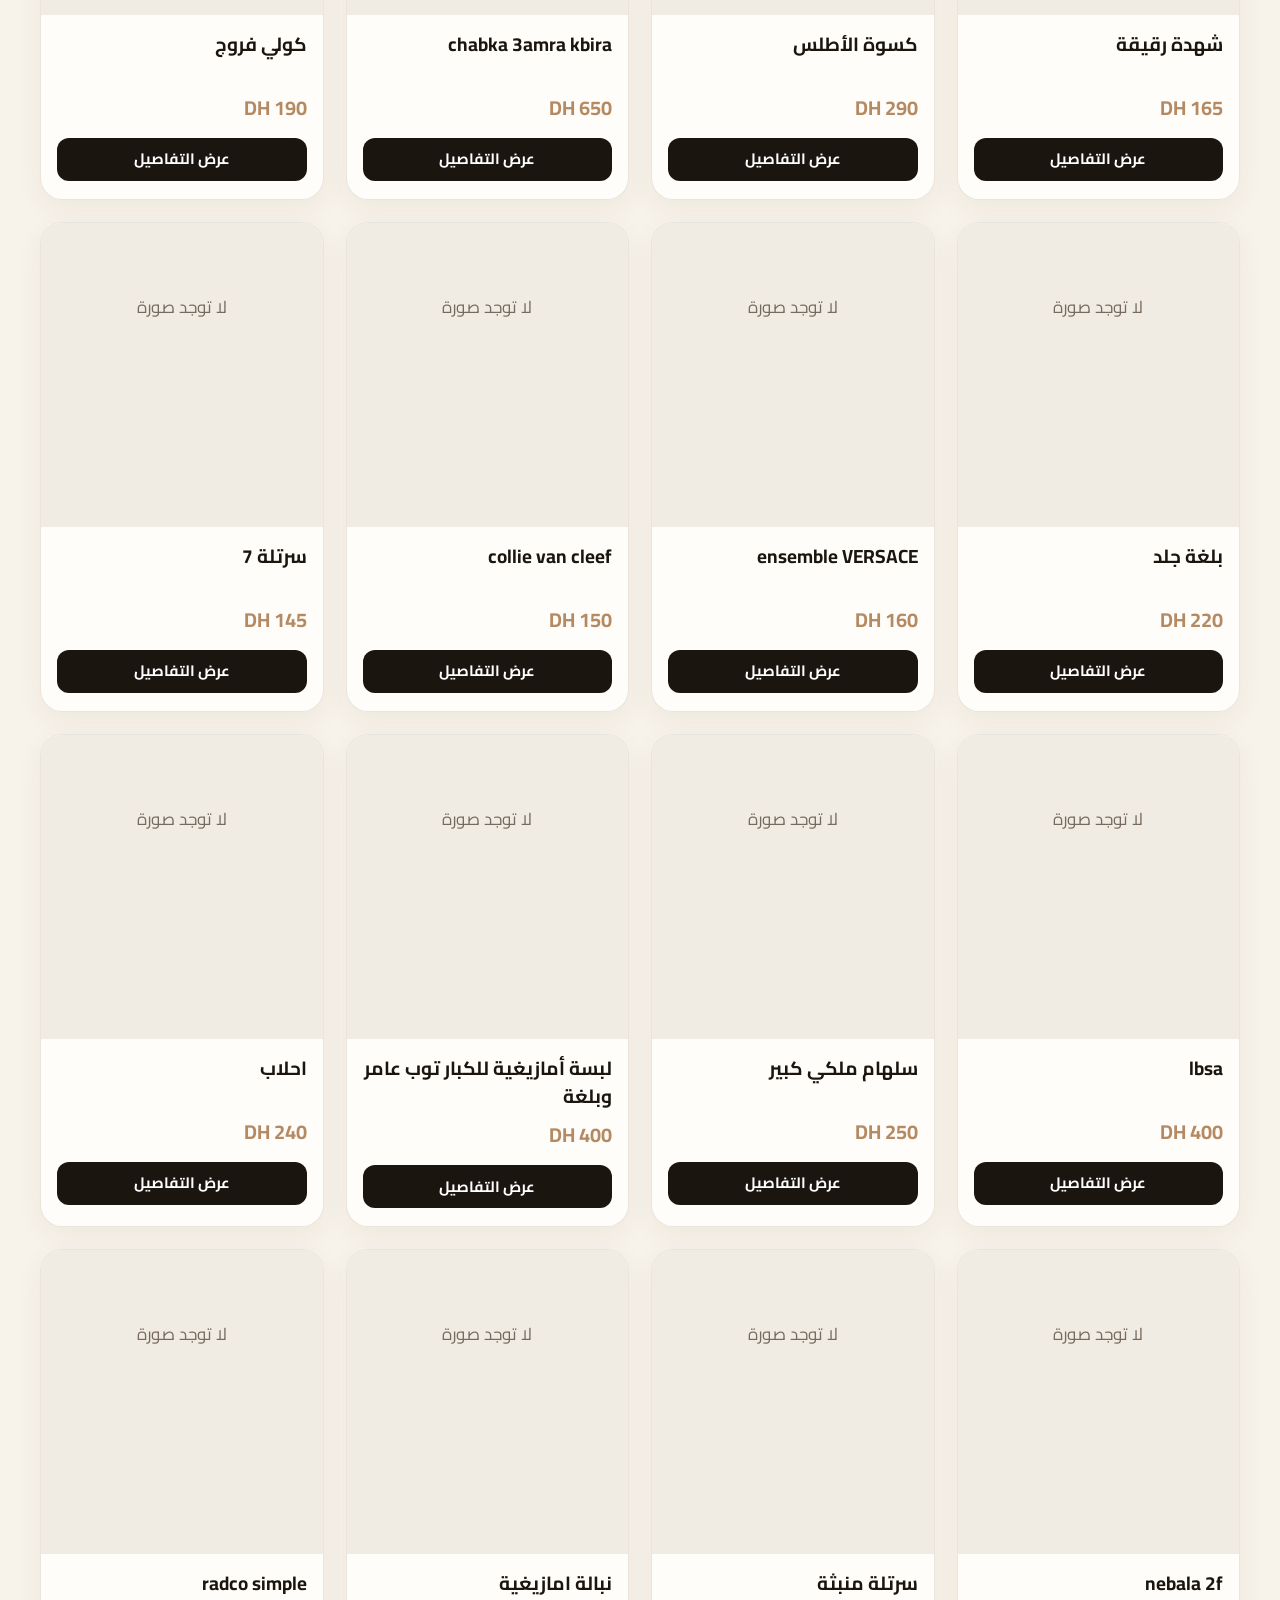
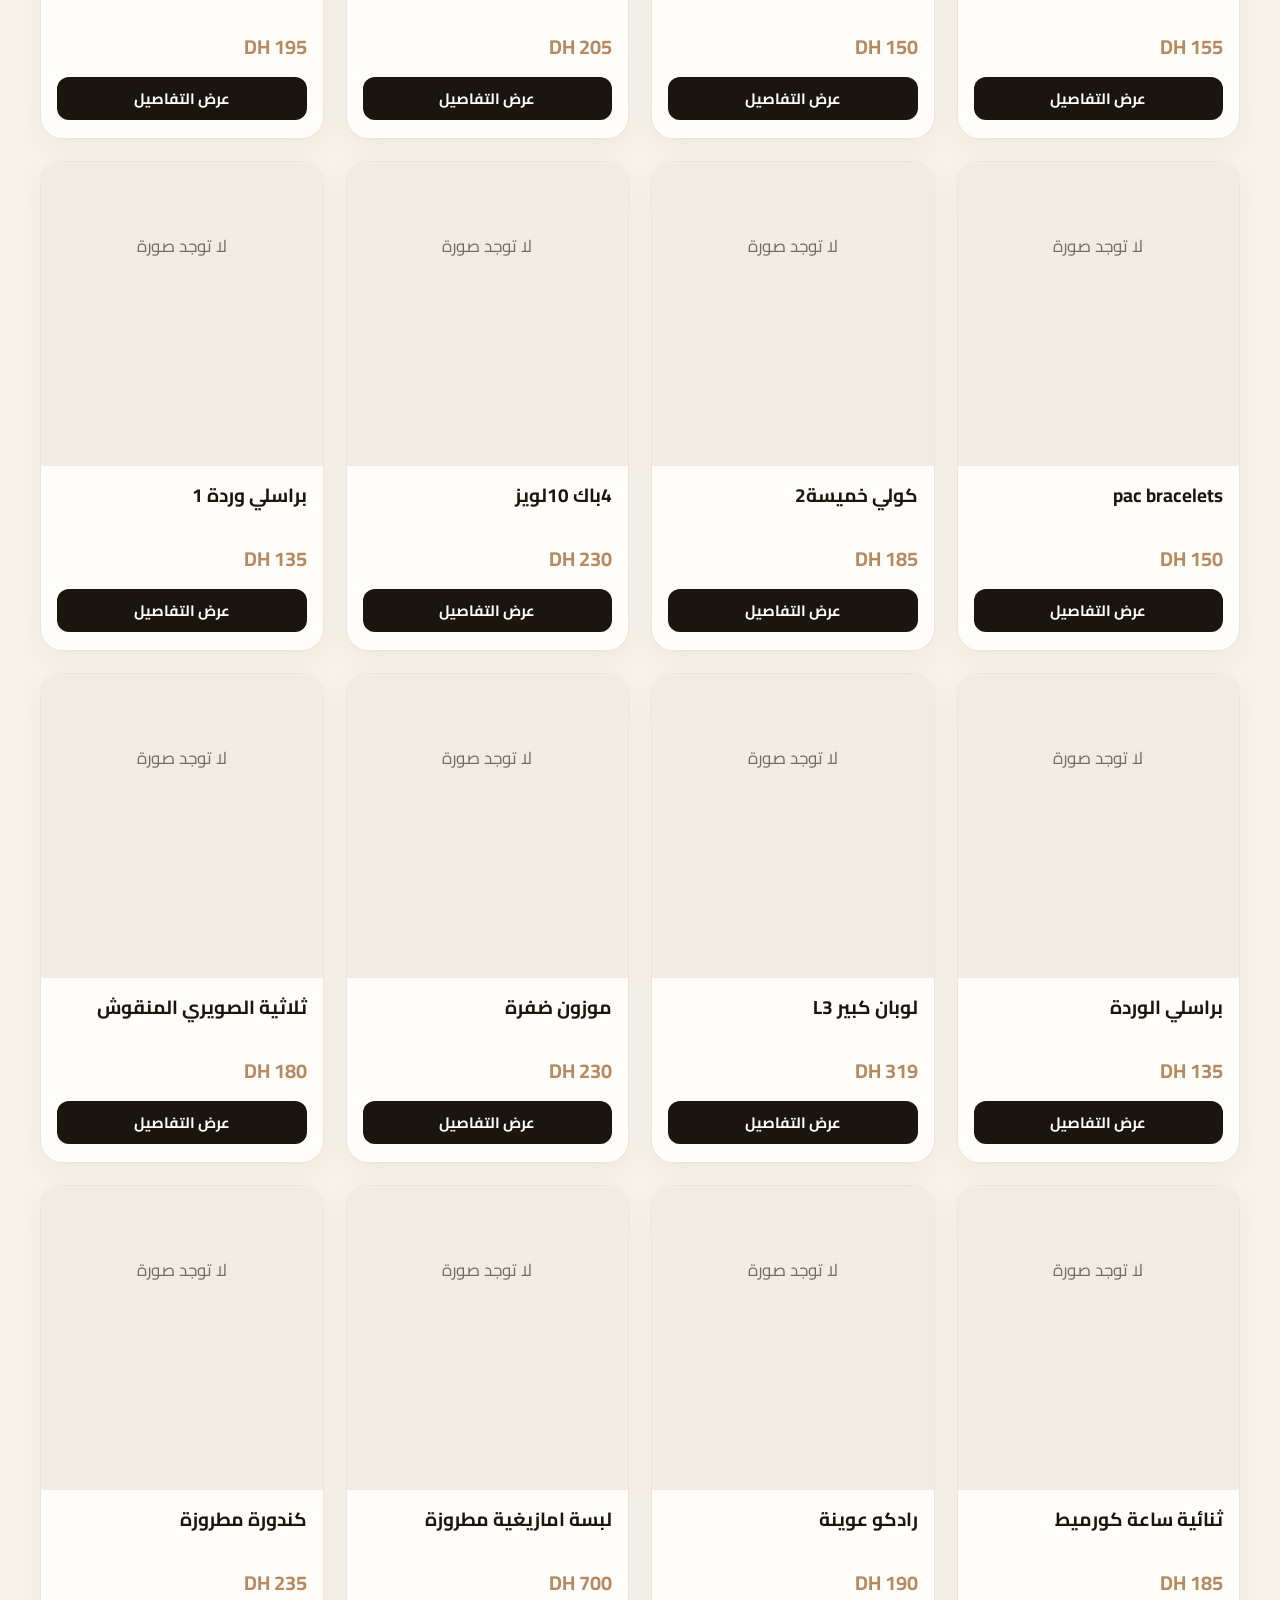
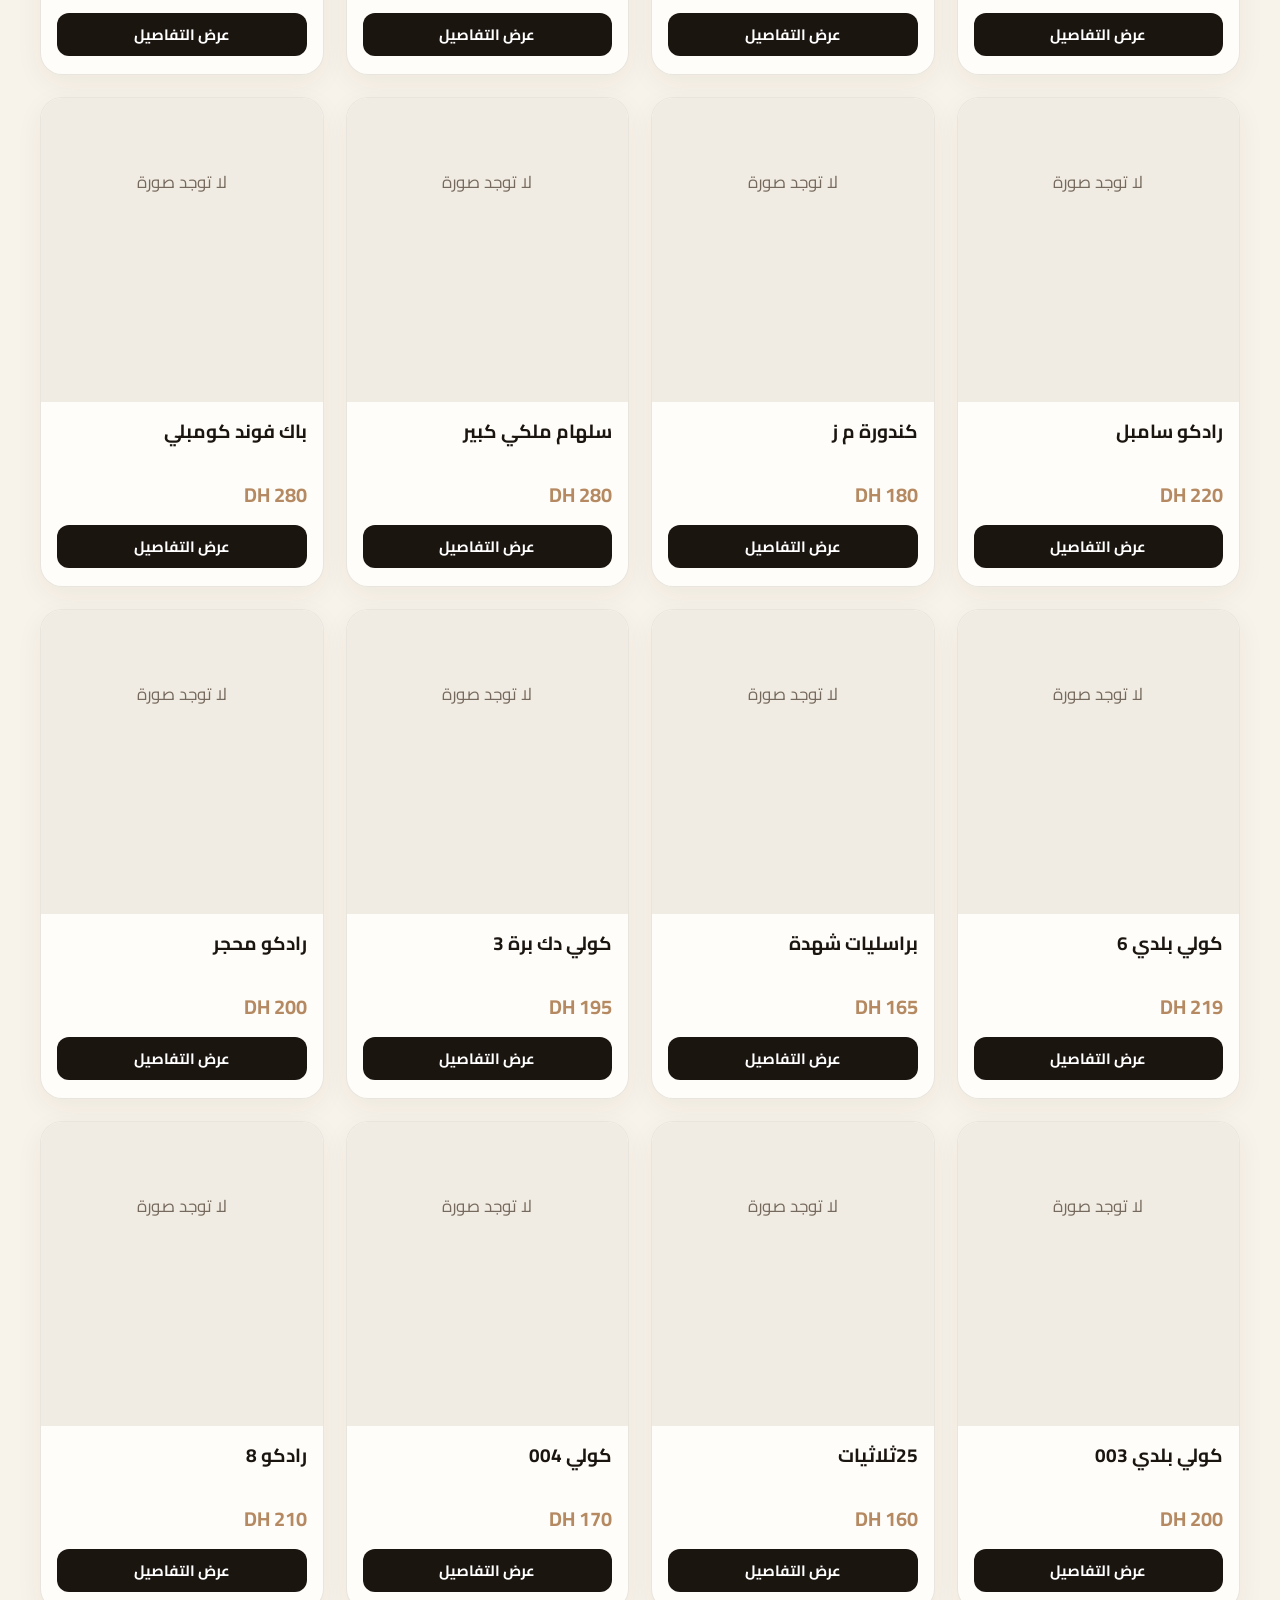
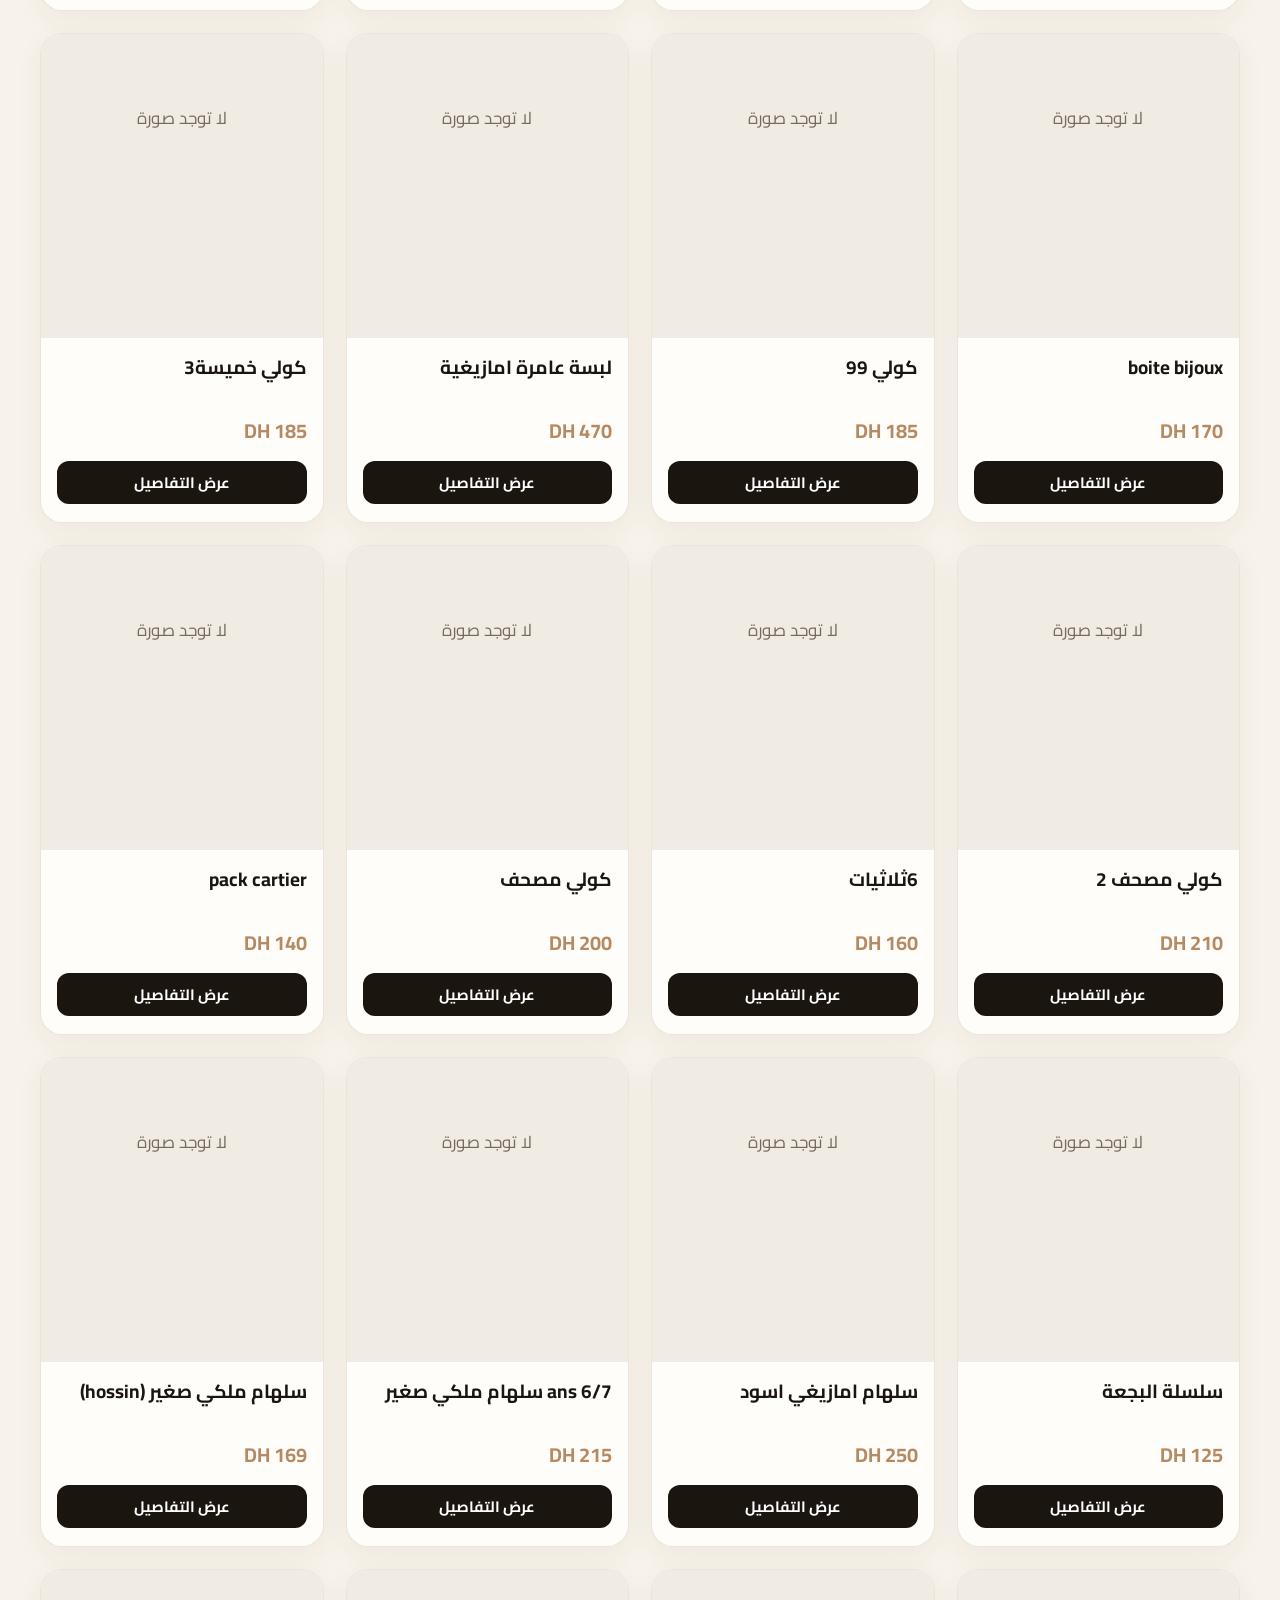
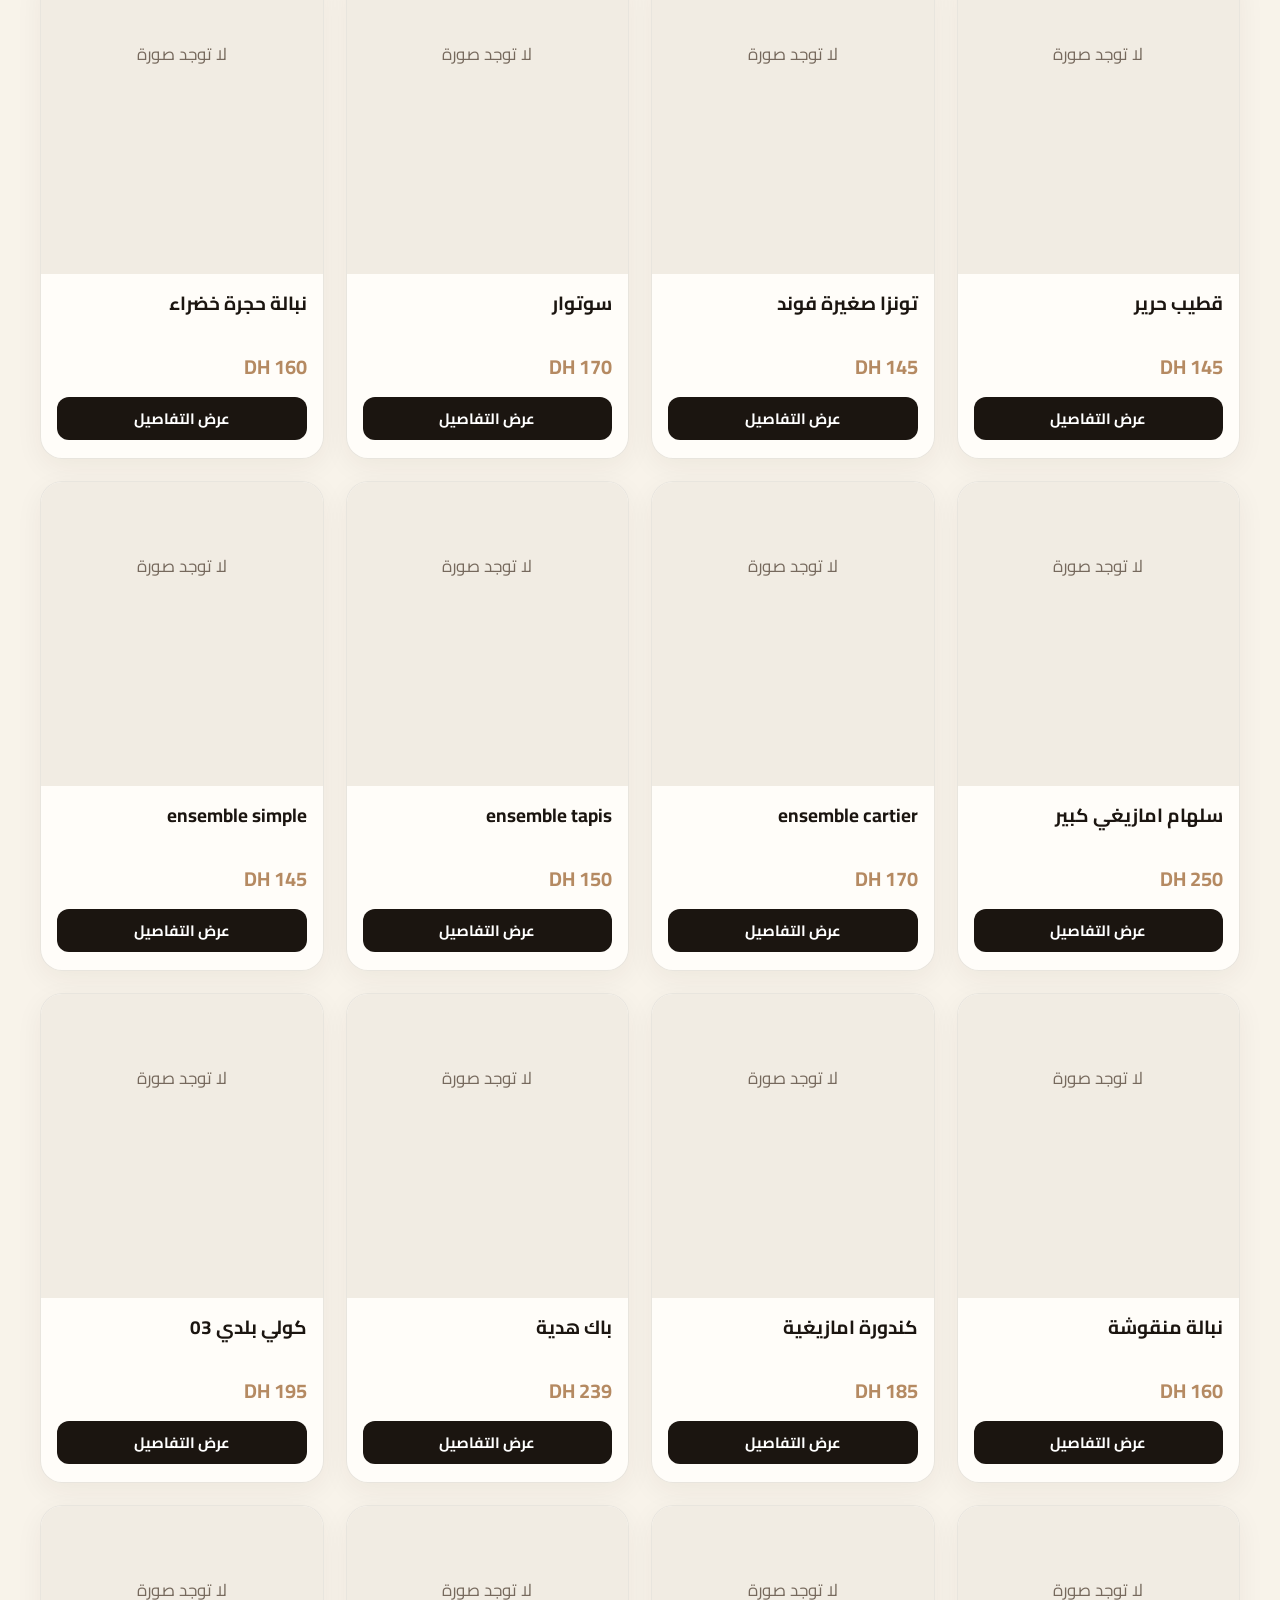
==== commit b7331410: "Add files via upload" ====
--- a/index.html
+++ b/index.html
@@ -14,7 +14,7 @@
             <span class="brand-logo-frame"><img src="assets/logo-shadhw.png" alt="شَذْو للمجوهرات" class="brand-logo"></span>
         </a>
         <button class="cart-button" id="cartButton" type="button" aria-label="فتح السلة">
-            <span class="cart-icon">🛒</span>
+            
             <span>السلة</span>
             <b id="cartCount">0</b>
         </button>
@@ -26,7 +26,7 @@
         <div class="hero-overlay"></div>
         <div class="hero-content">
             <div class="hero-copy">
-                <h1>اختاري القطعة اللي كتشبه ليك ✨</h1>
+                <h1>اختاري القطعة اللي كتشبه ليك</h1>
                 <p>قطعة مميزة تضيف لمستك الخاصة.</p>
                 <a href="#products" class="hero-button">اختاري المجموعة</a>
             </div>
@@ -53,7 +53,6 @@
         </div>
 
         <div id="emptyMessage" class="empty-message hidden">
-            <div class="empty-icon">✦</div>
             <h3>ما لقيناش هاد القطعة</h3>
             <p>جربي كلمة أخرى في البحث.</p>
         </div>
--- a/css/style.css
+++ b/css/style.css
@@ -1,18 +1,18 @@
-@import url('https://fonts.googleapis.com/css2?family=Amiri:wght@400;700&family=Aref+Ruqaa:wght@400;700&display=swap');
+@import url('https://fonts.googleapis.com/css2?family=Cairo:wght@400;500;600;700&display=swap');
 
 :root {
     --ink: #1b1510;
     --muted: #76695d;
     --cream: #f8f3ea;
     --surface: #fffdf9;
-    --gold: #c59a57;
-    --gold-light: #e1c38e;
-    --gold-dark: #8f672f;
+    --gold: #B58A62;
+    --gold-light: #d7b58f;
+    --gold-dark: #8e6544;
     --line: rgba(71, 49, 25, .12);
     --shadow: 0 18px 55px rgba(42, 28, 12, .11);
     --radius: 22px;
-    --brand-font: 'Aref Ruqaa', 'Amiri', serif;
-    --body-font: 'Amiri', Georgia, serif;
+    --brand-font: 'Cairo', sans-serif;
+    --body-font: 'Cairo', sans-serif;
 }
 
 * { box-sizing: border-box; }
@@ -21,7 +21,7 @@
     margin: 0;
     color: var(--ink);
     background:
-        radial-gradient(circle at 8% 8%, rgba(197,154,87,.08), transparent 24%),
+        radial-gradient(circle at 8% 8%, rgba(181,138,98,.08), transparent 24%),
         var(--cream);
     font-family: var(--body-font);
     font-size: 17px;
@@ -96,7 +96,7 @@
     border-radius: 999px;
     background: var(--ink);
     color: #fff;
-    font-family: Arial, sans-serif;
+    font-family: 'Cairo', sans-serif;
     font-size: 12px;
 }
 .cart-icon { font-size: 15px; }
@@ -231,7 +231,7 @@
     box-shadow: 0 8px 28px rgba(50,30,10,.055);
     transition: transform .25s ease, box-shadow .25s ease, border-color .25s ease;
 }
-.product-card:hover { transform: translateY(-5px); box-shadow: var(--shadow); border-color: rgba(197,154,87,.28); }
+.product-card:hover { transform: translateY(-5px); box-shadow: var(--shadow); border-color: rgba(181,138,98,.28); }
 .product-card-image {
     aspect-ratio: 1 / 1.08;
     background: #f1ece3;
@@ -265,7 +265,9 @@
 }
 .product-card-link:hover { background: var(--gold-dark); }
 .loading, .empty-message { grid-column: 1 / -1; text-align: center; padding: 70px 20px; color: var(--muted); }
-.empty-icon { color: var(--gold); font-size: 30px; }
+.empty-icon {
+    display:none;
+     color: var(--gold); font-size: 30px; }
 .empty-message h3 { color: var(--ink); margin: 8px 0 0; font-family: var(--brand-font); font-size: 30px; }
 
 .product-page {
@@ -314,10 +316,10 @@
     transition: .2s ease;
 }
 .gallery-thumb:hover { transform: translateY(-1px); }
-.gallery-thumb.active { border-color: var(--gold); box-shadow: 0 0 0 2px rgba(197,154,87,.12); }
+.gallery-thumb.active { border-color: var(--gold); box-shadow: 0 0 0 2px rgba(181,138,98,.12); }
 .gallery-thumb img { width: 100%; height: 100%; object-fit: cover; display: block; }
 .gallery-video-thumb { position: relative; width: 100%; height: 100%; display: flex; align-items: center; justify-content: center; background: #1d1915; color: #fff; font-size: 20px; }
-.gallery-video-thumb small { position: absolute; bottom: 4px; font-family: Arial,sans-serif; font-size: 8px; opacity: .85; }
+.gallery-video-thumb small { position: absolute; bottom: 4px; font-family: 'Cairo', sans-serif; font-size: 8px; opacity: .85; }
 .zoom-hint {
     position: absolute;
     left: 14px;
@@ -466,8 +468,8 @@
     --gold: #B58A62;
     --gold-light: #d2b18e;
     --gold-dark: #B58A62;
-    --brand-font: 'Aref Ruqaa', 'Noto Naskh Arabic', serif;
-    --body-font: 'Noto Naskh Arabic', 'Aref Ruqaa', serif;
+    --brand-font: 'Cairo', sans-serif;
+    --body-font: 'Cairo', sans-serif;
 }
 
 body, button, input { font-family: var(--body-font); }
@@ -565,14 +567,20 @@
     width: 34px;
     height: 34px;
     border-radius: 50%;
-    display: grid;
-    place-items: center;
-    padding-right: 1px;
-    font-style: normal;
-    font-size: 15px;
-    color: white;
+    display: block;
     background: rgba(181,138,98,.92);
     box-shadow: 0 5px 18px rgba(0,0,0,.22);
+}
+.gallery-video-thumb i::after {
+    content: '';
+    position: absolute;
+    left: 13px;
+    top: 9px;
+    width: 0;
+    height: 0;
+    border-top: 8px solid transparent;
+    border-bottom: 8px solid transparent;
+    border-left: 11px solid #fffaf4;
 }
 
 /* Mobile: show the complete supplied 1680×944 background without cropping or stretching. */
@@ -581,7 +589,7 @@
         min-height: 0;
         height: auto;
         aspect-ratio: 1680 / 944;
-        background-size: 100% auto;
+        background-size: 100% 100%;
         background-repeat: no-repeat;
         background-position: top center;
         background-color: #20160f;
@@ -601,7 +609,7 @@
         padding: 0;
         margin-left: 0;
         margin-right: auto;
-        transform: translateY(24%);
+        transform: translateY(32%);
     }
     .hero h1 {
         font-size: clamp(20px, 5.2vw, 30px);
@@ -623,7 +631,7 @@
 }
 
 @media (max-width: 430px) {
-    .hero-copy { width: 53%; transform: translateY(22%); }
+    .hero-copy { width: 53%; transform: translateY(29%); }
     .hero h1 { font-size: 19px; }
     .hero p { font-size: 11px; }
     .hero-button { min-height: 34px; font-size: 13px; min-width: 112px; }
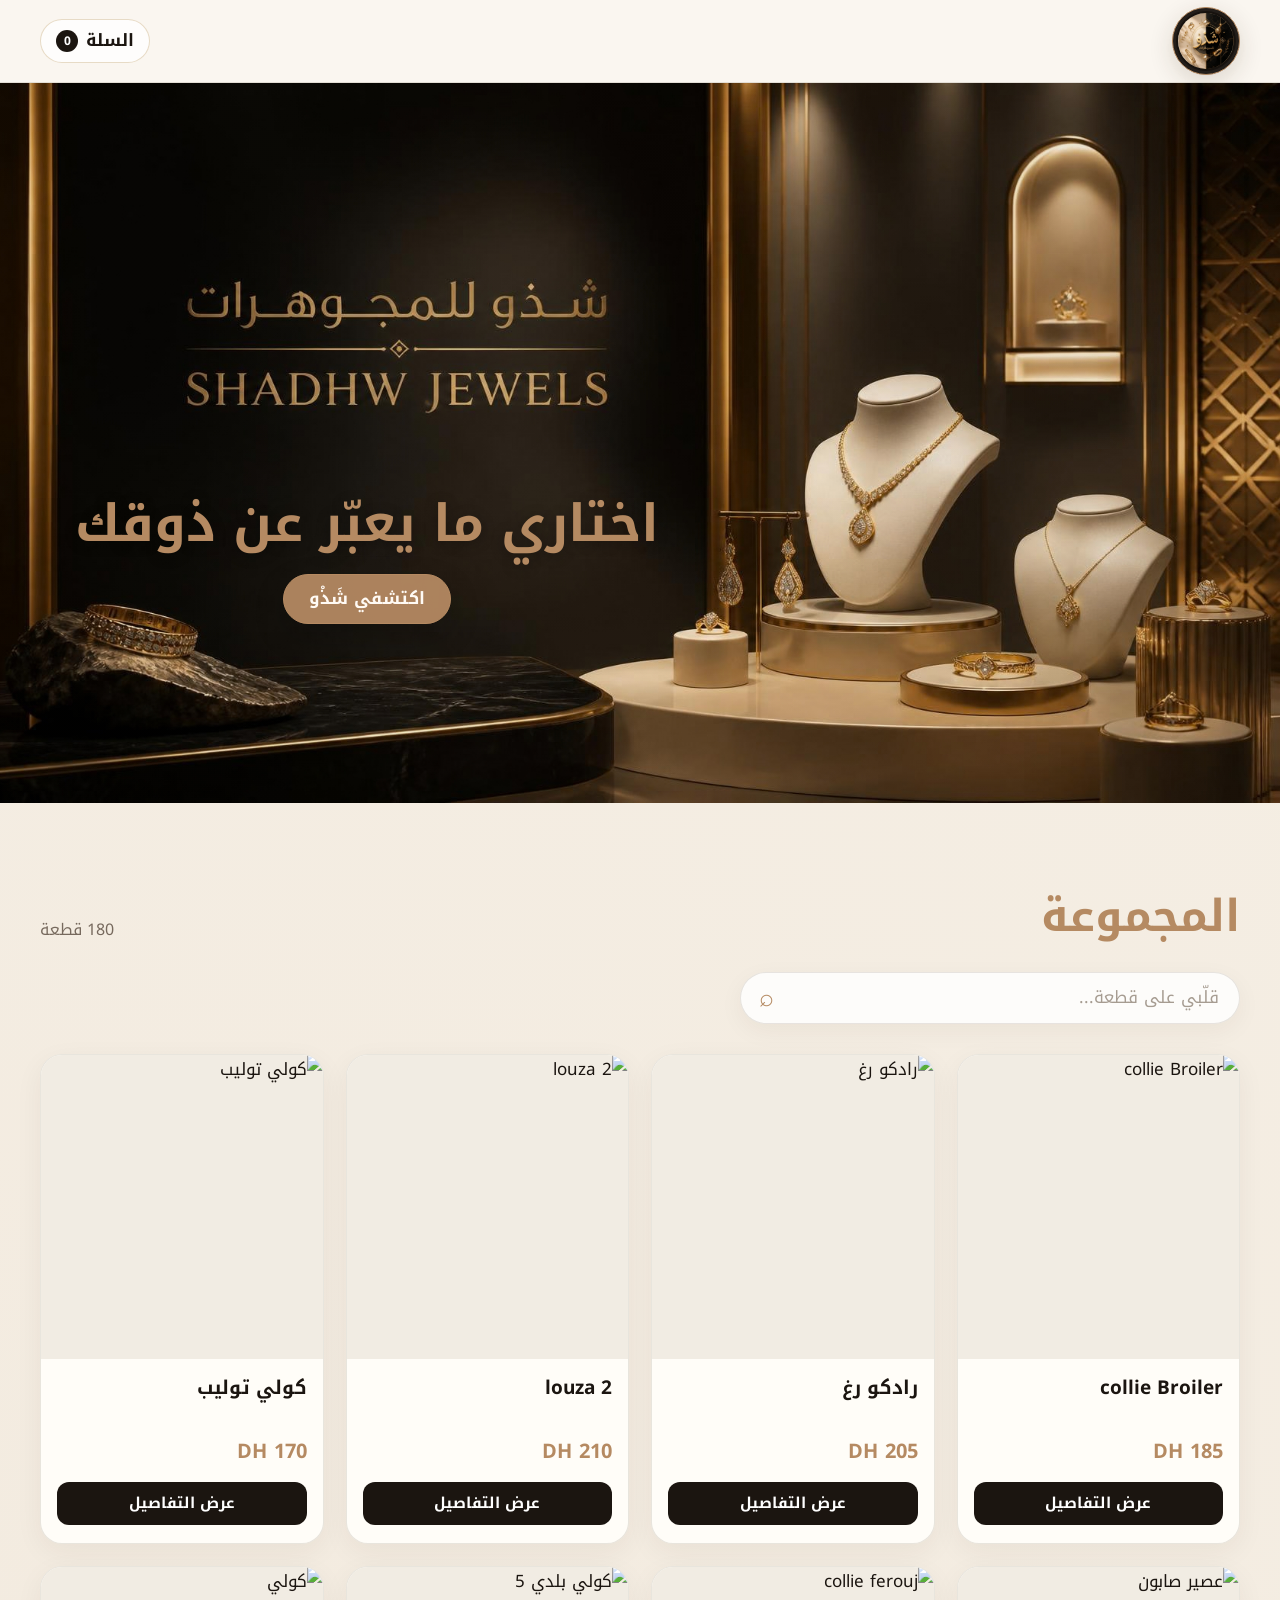
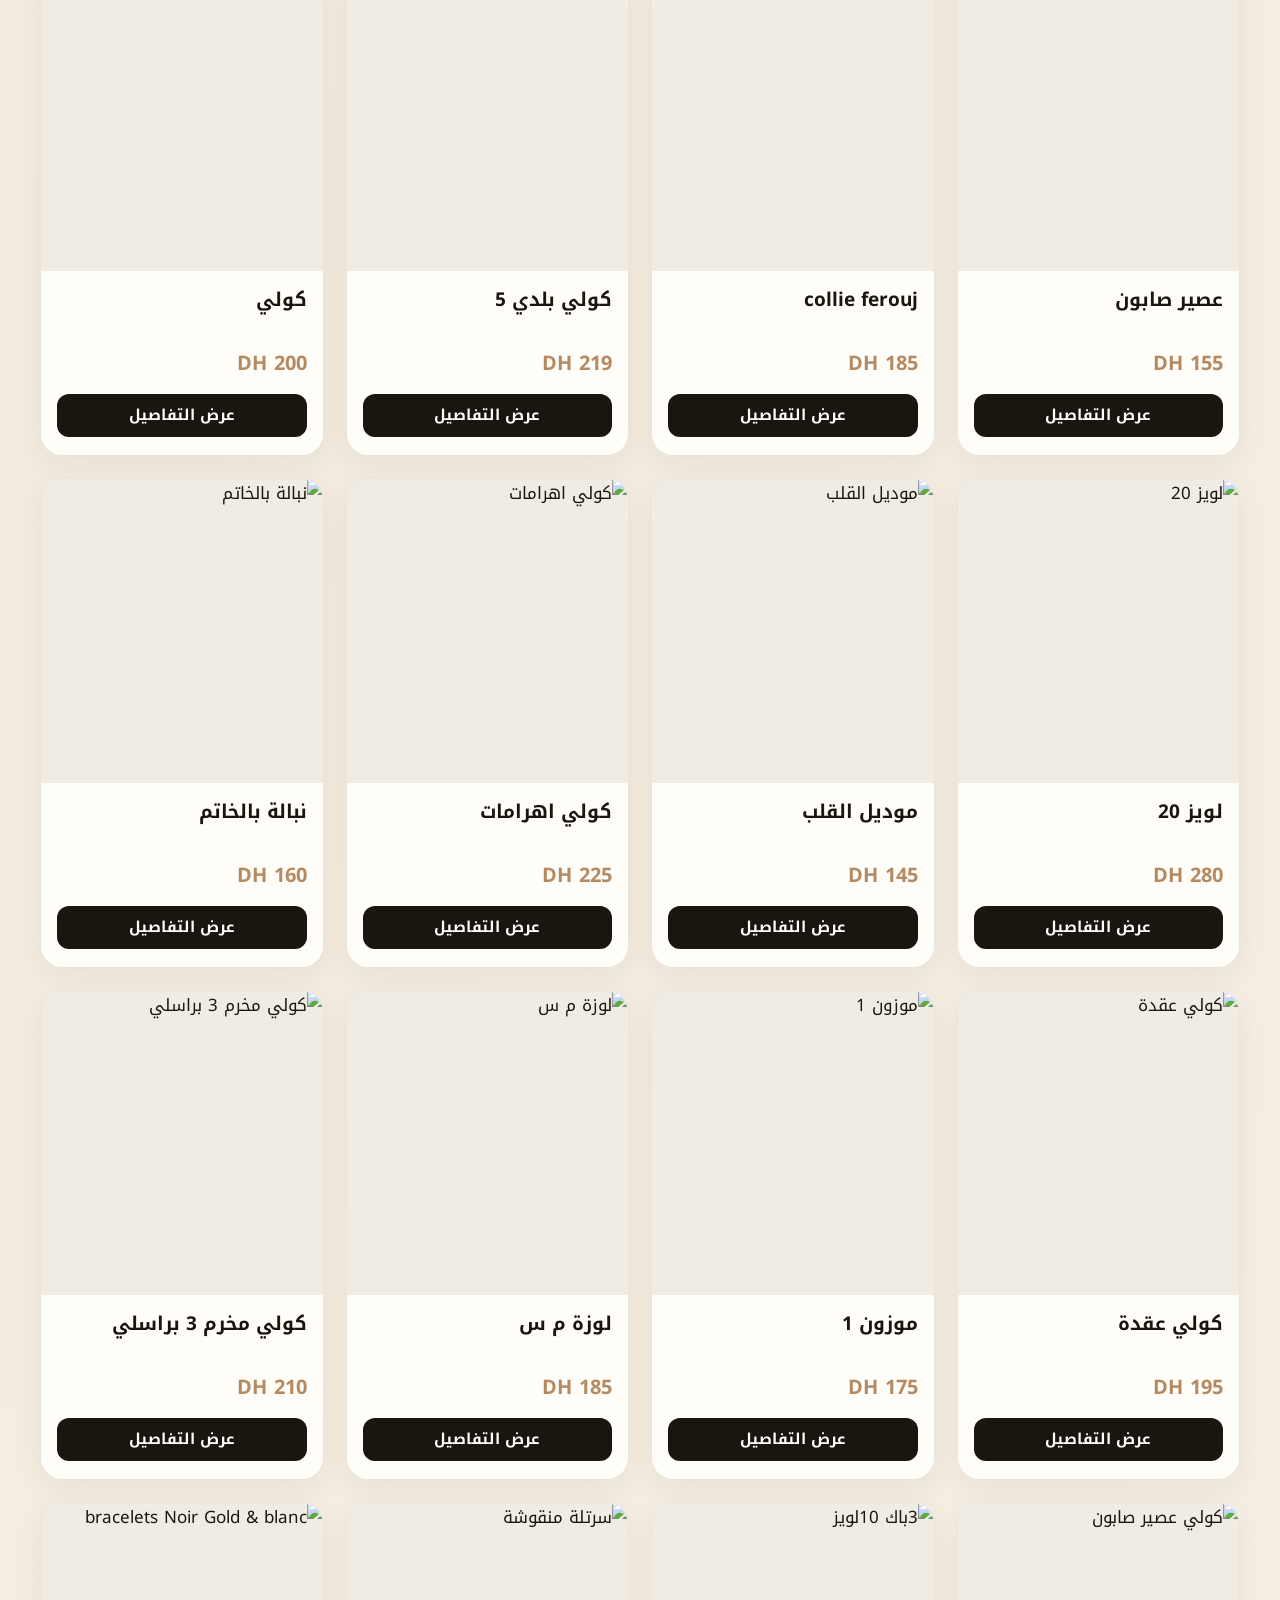
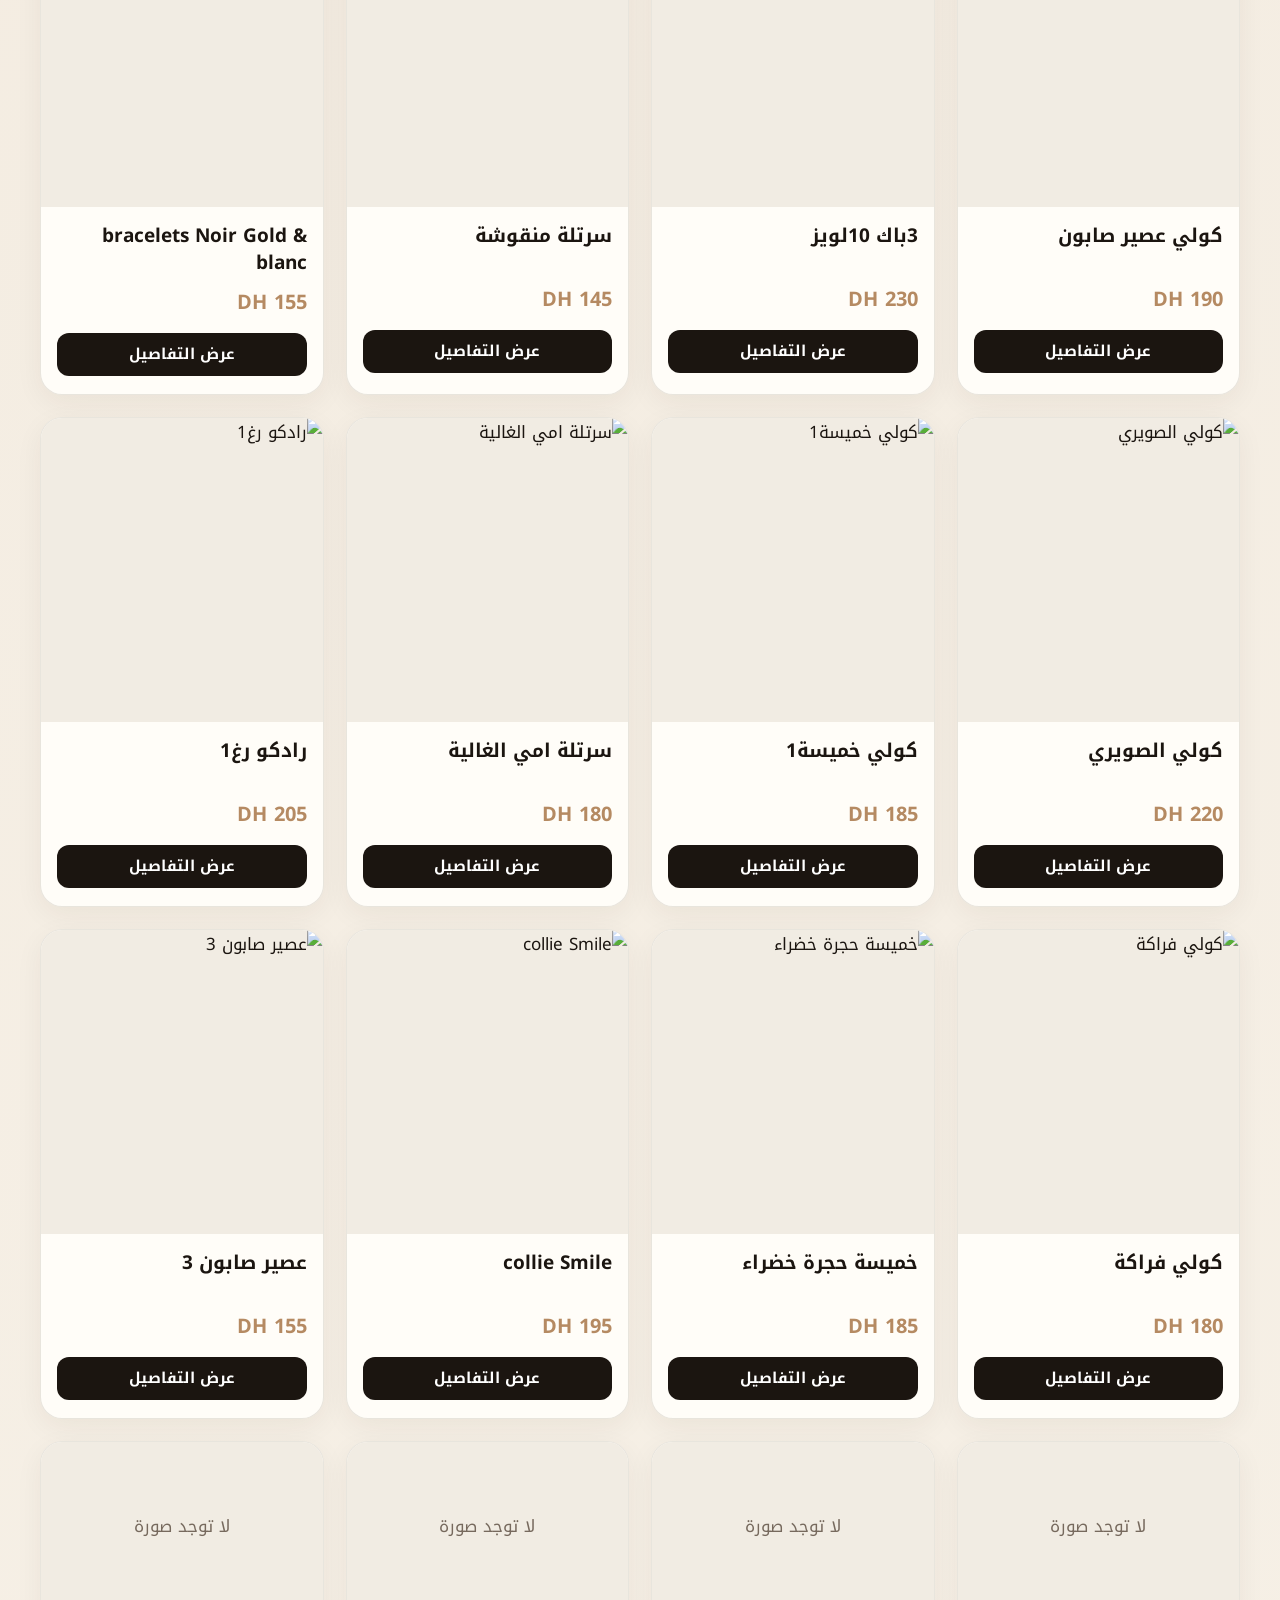
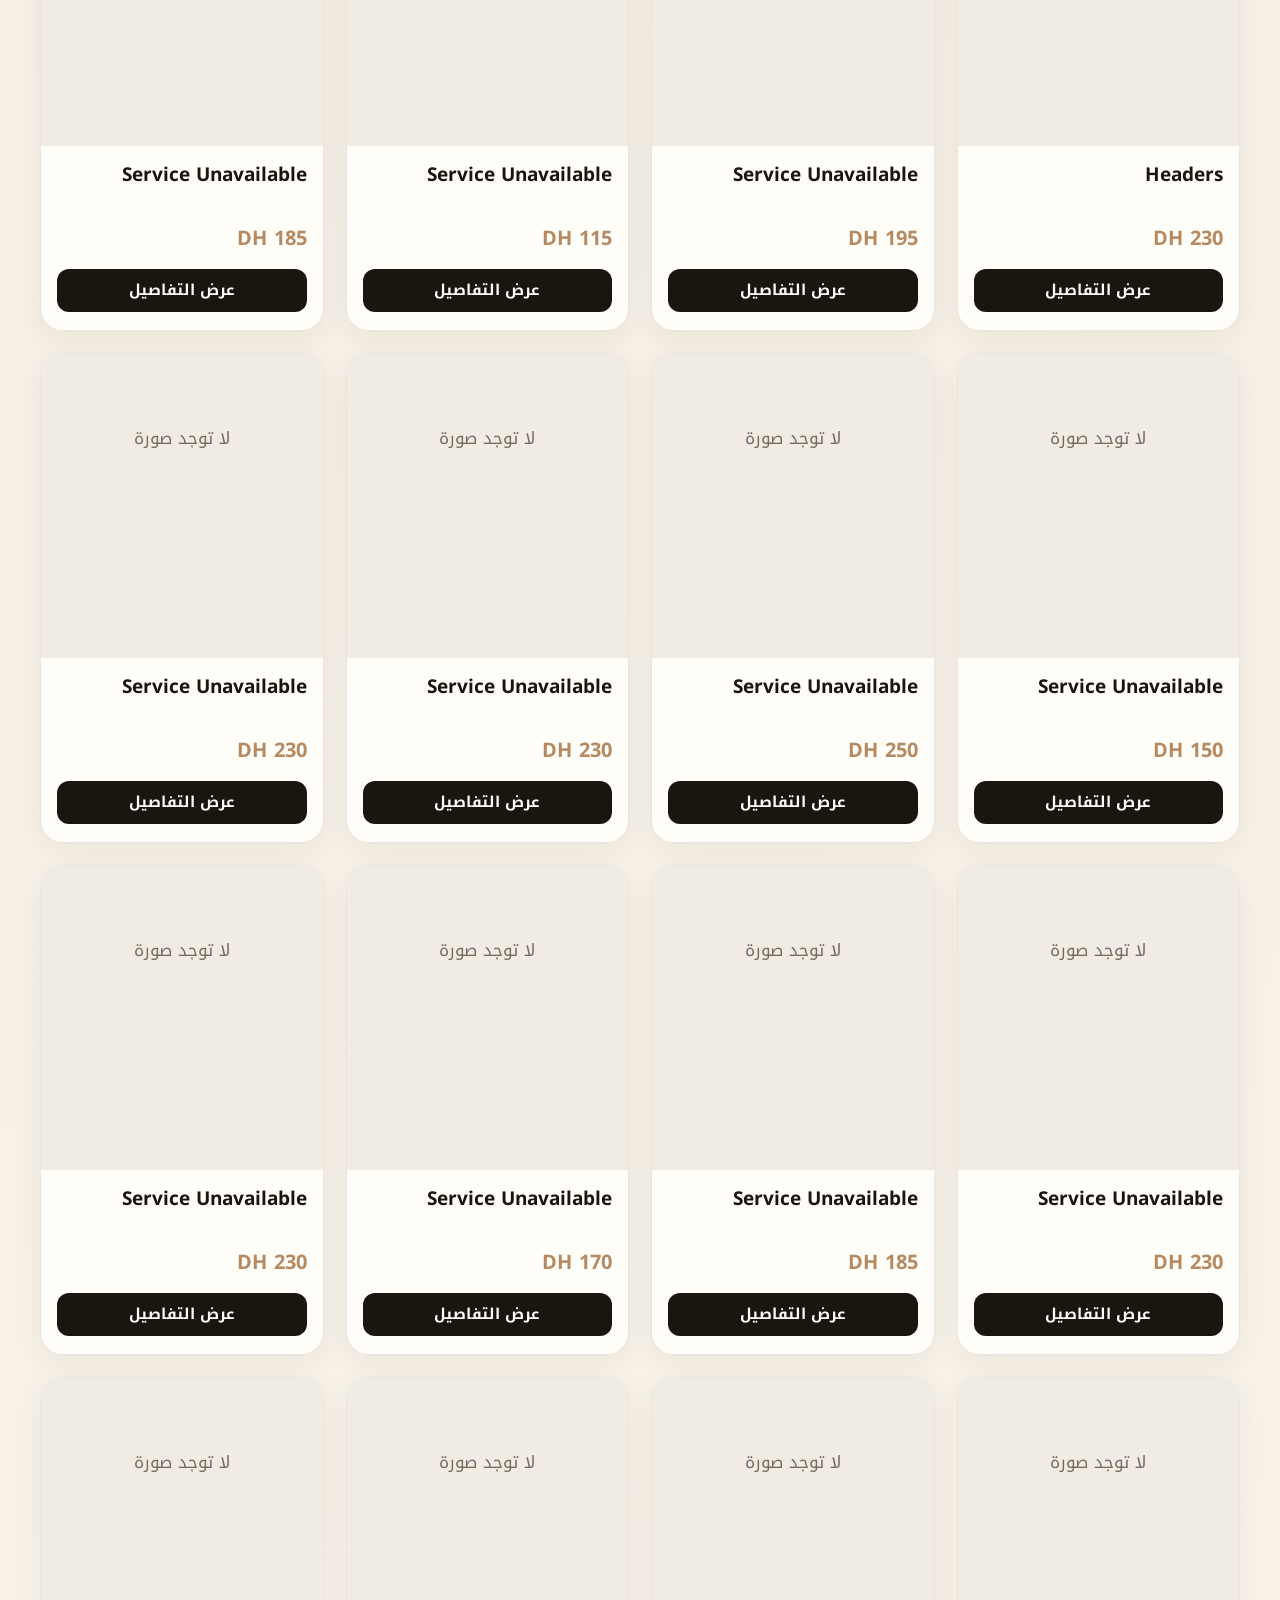
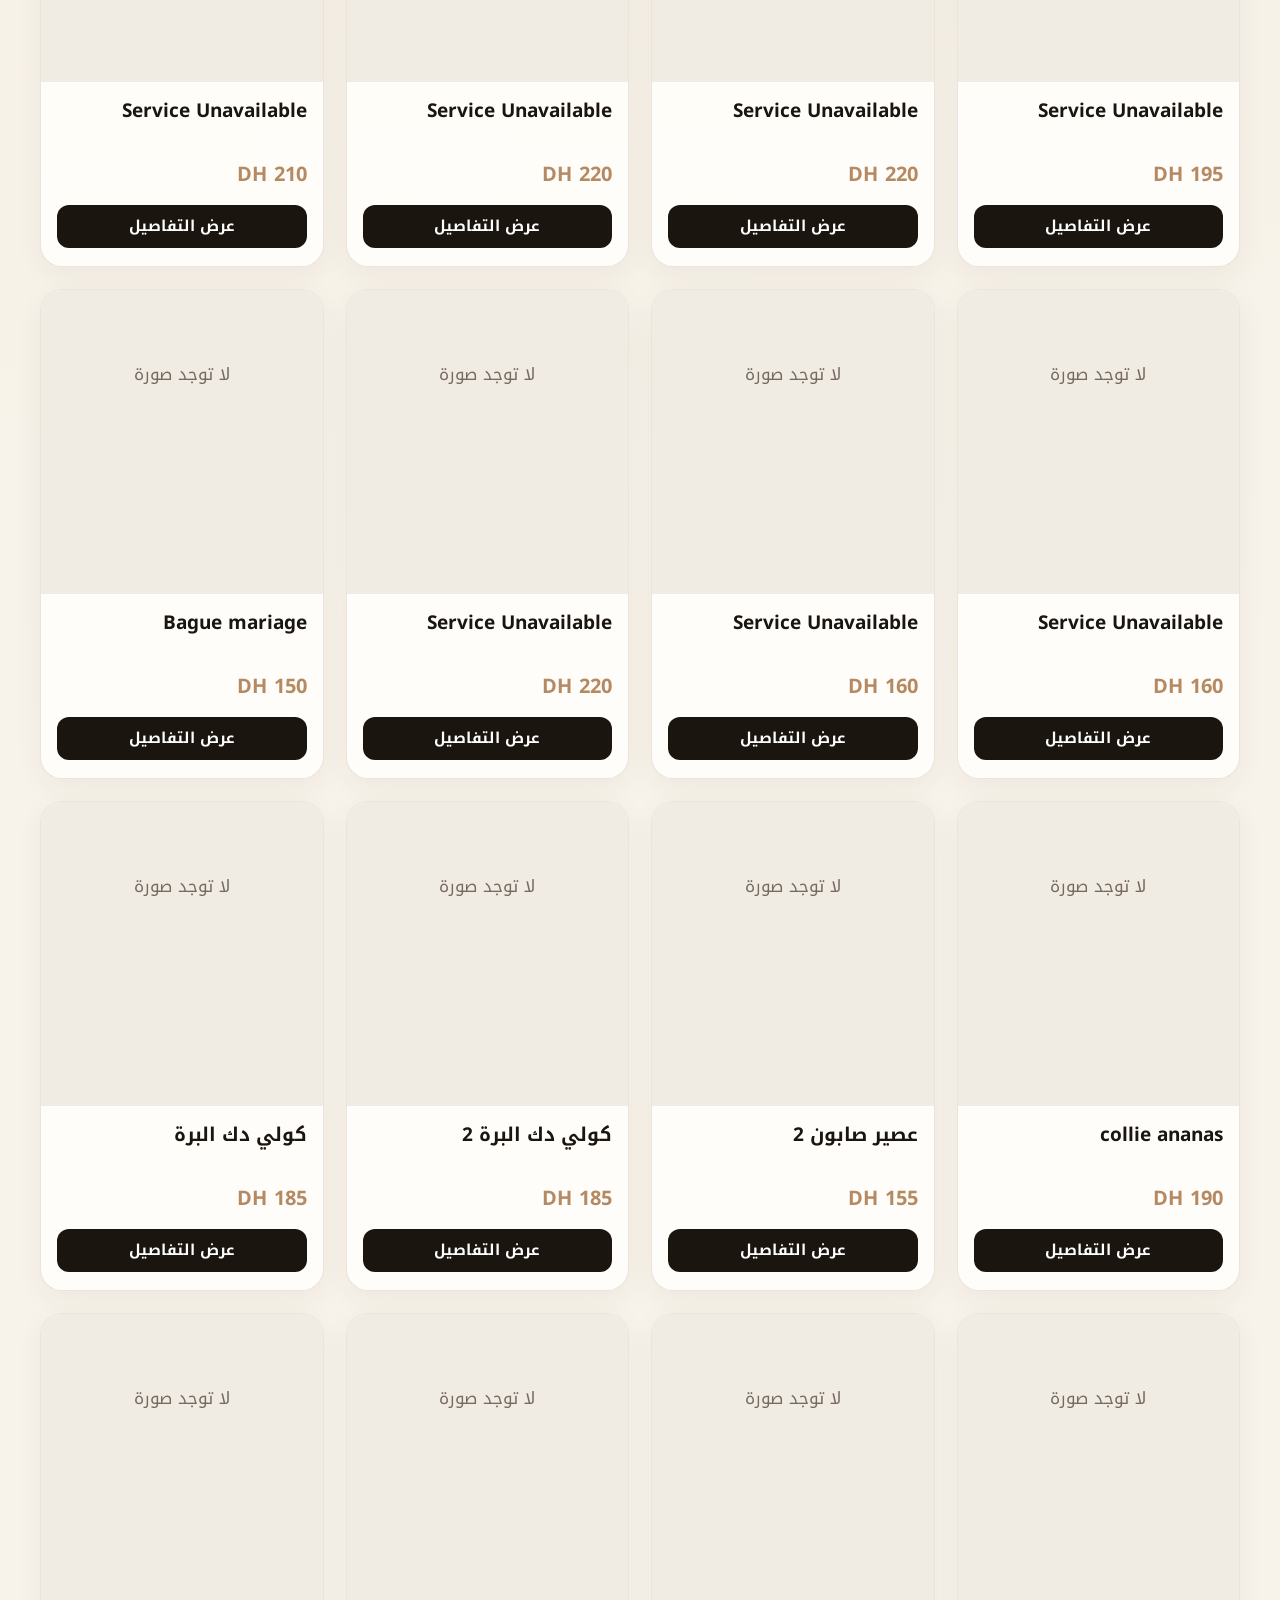
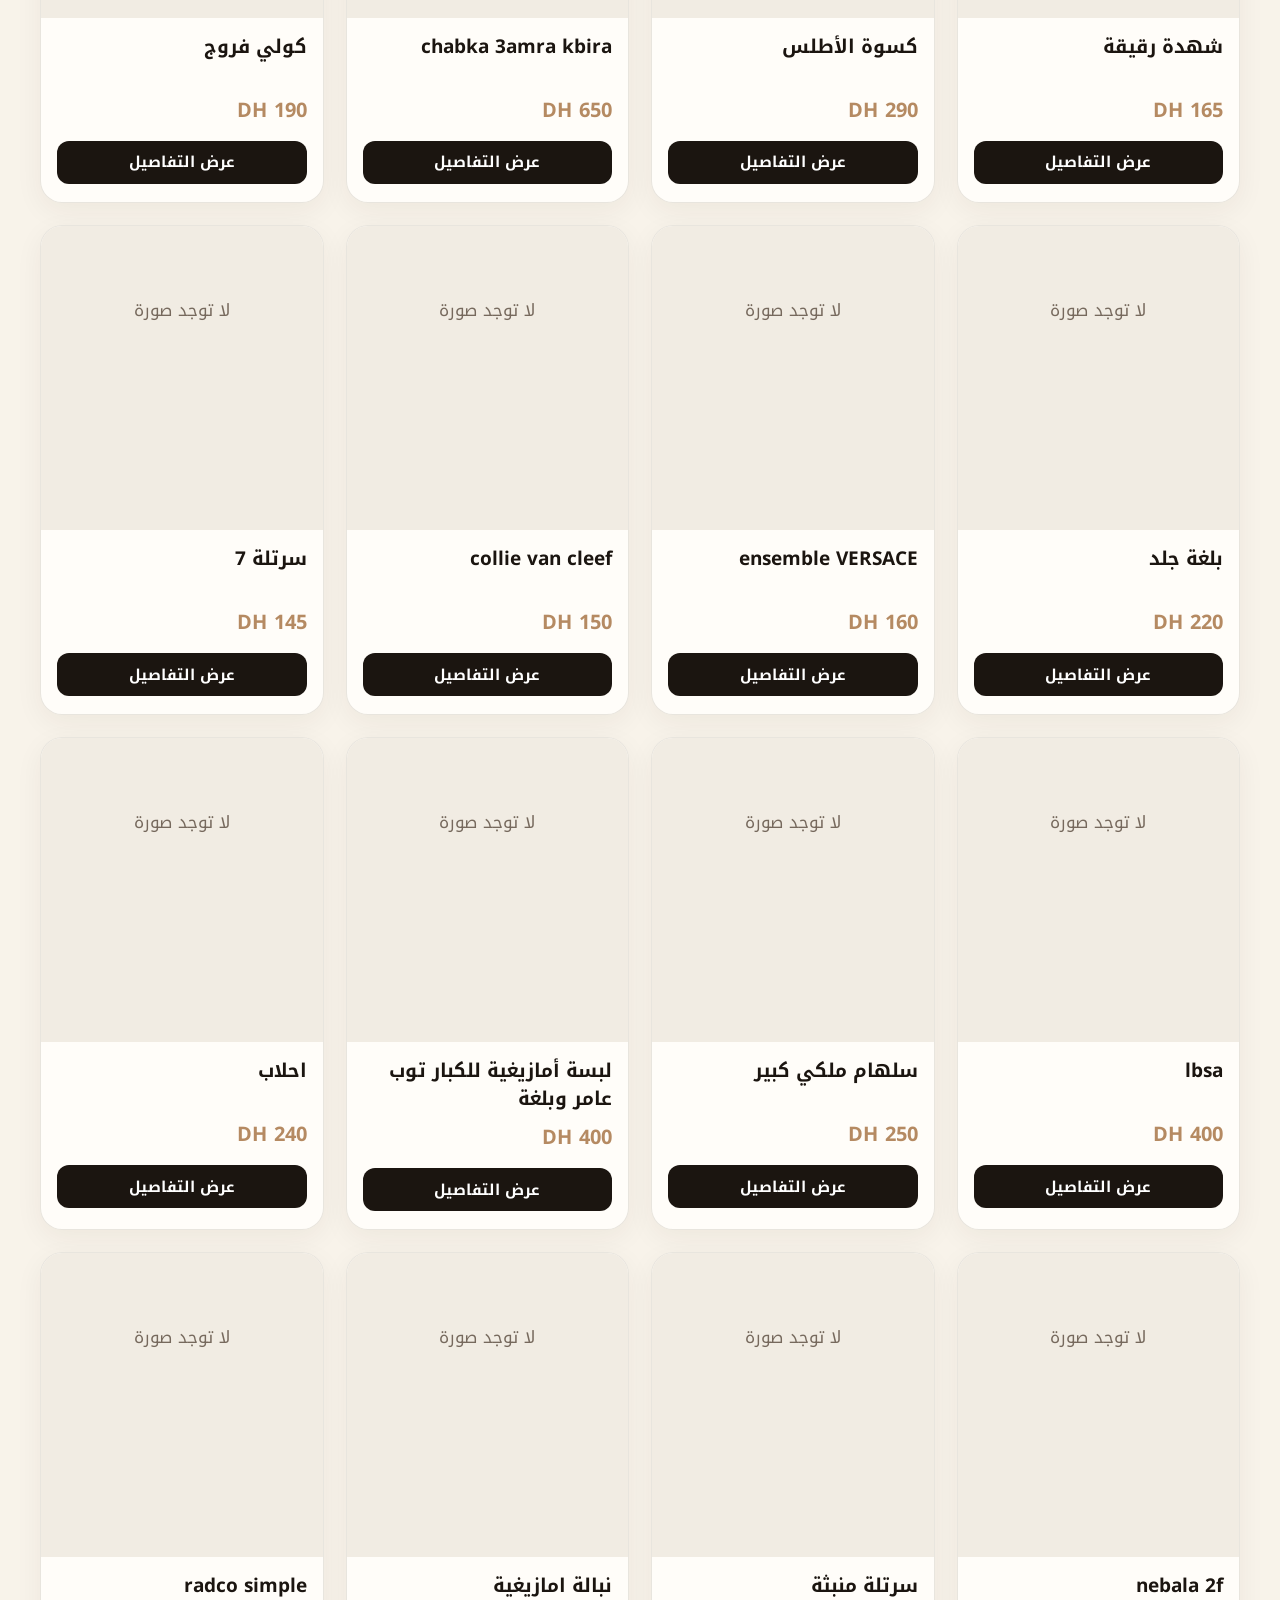
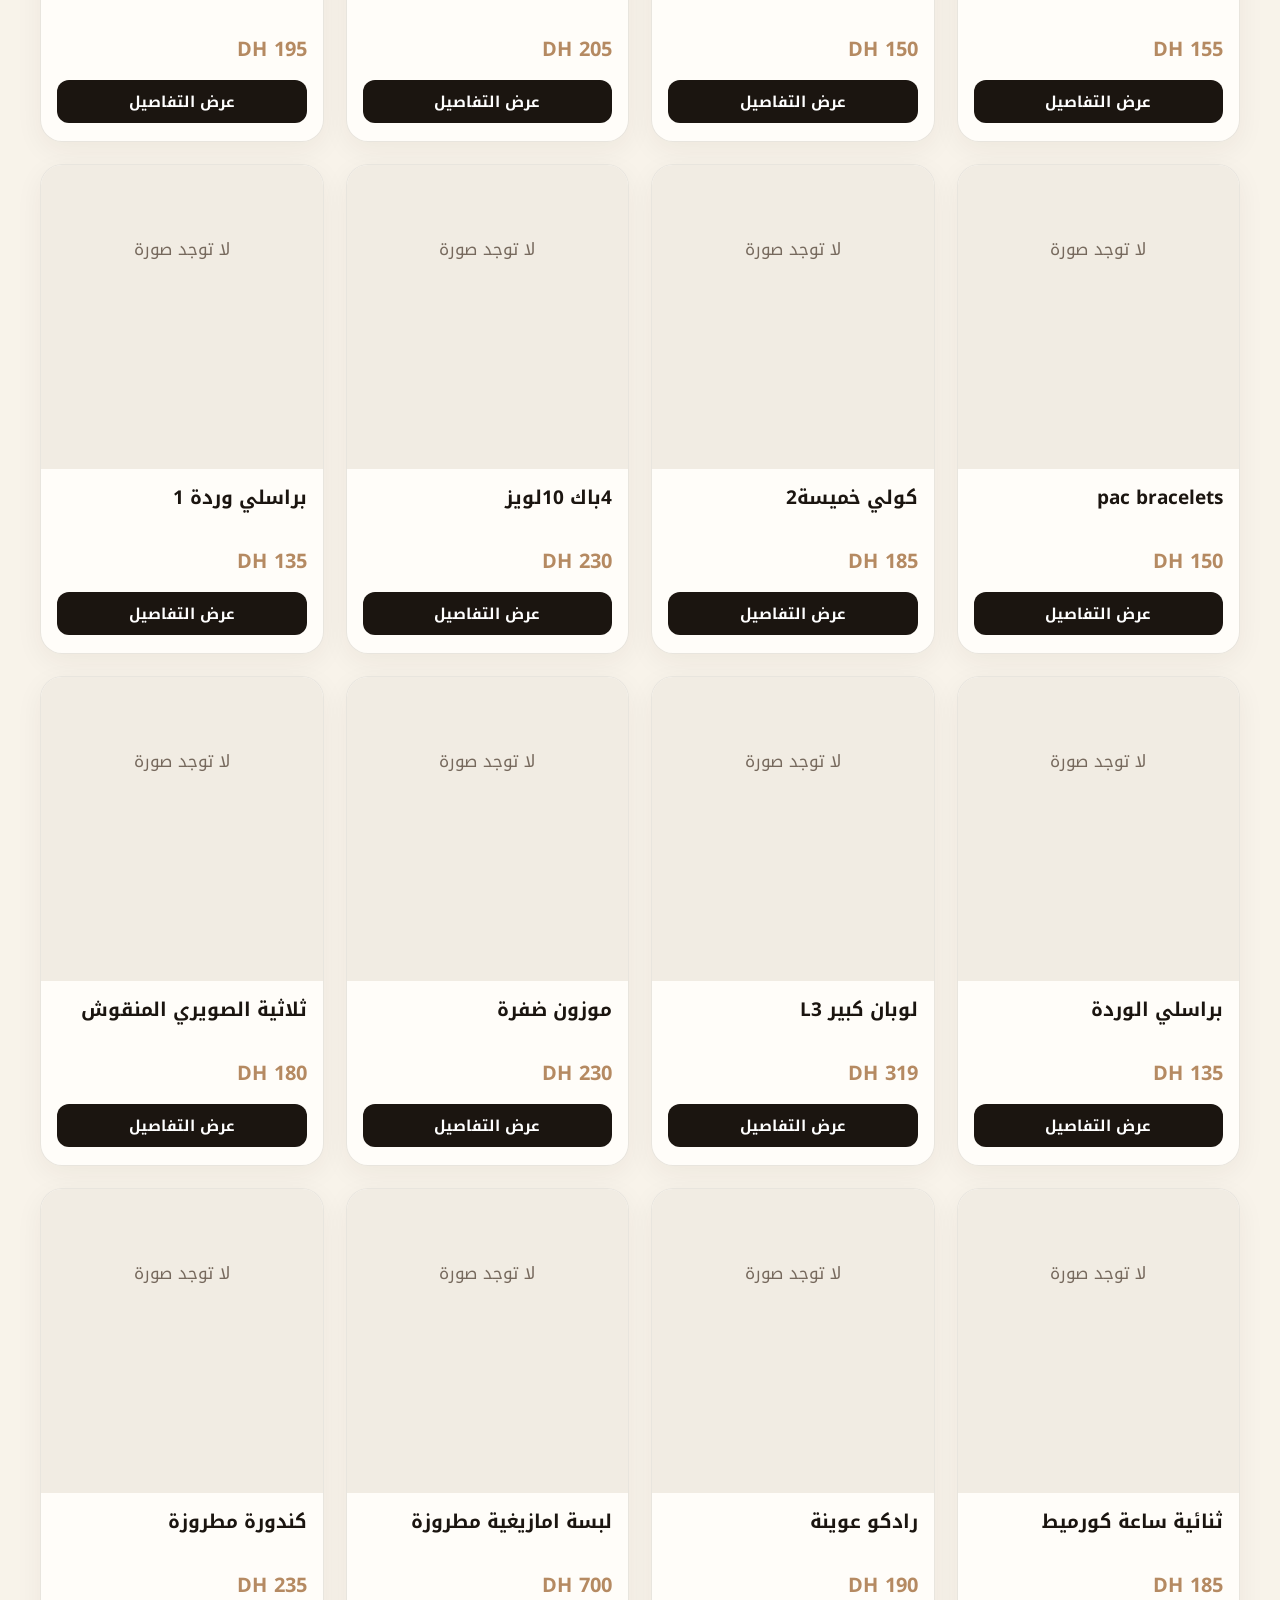
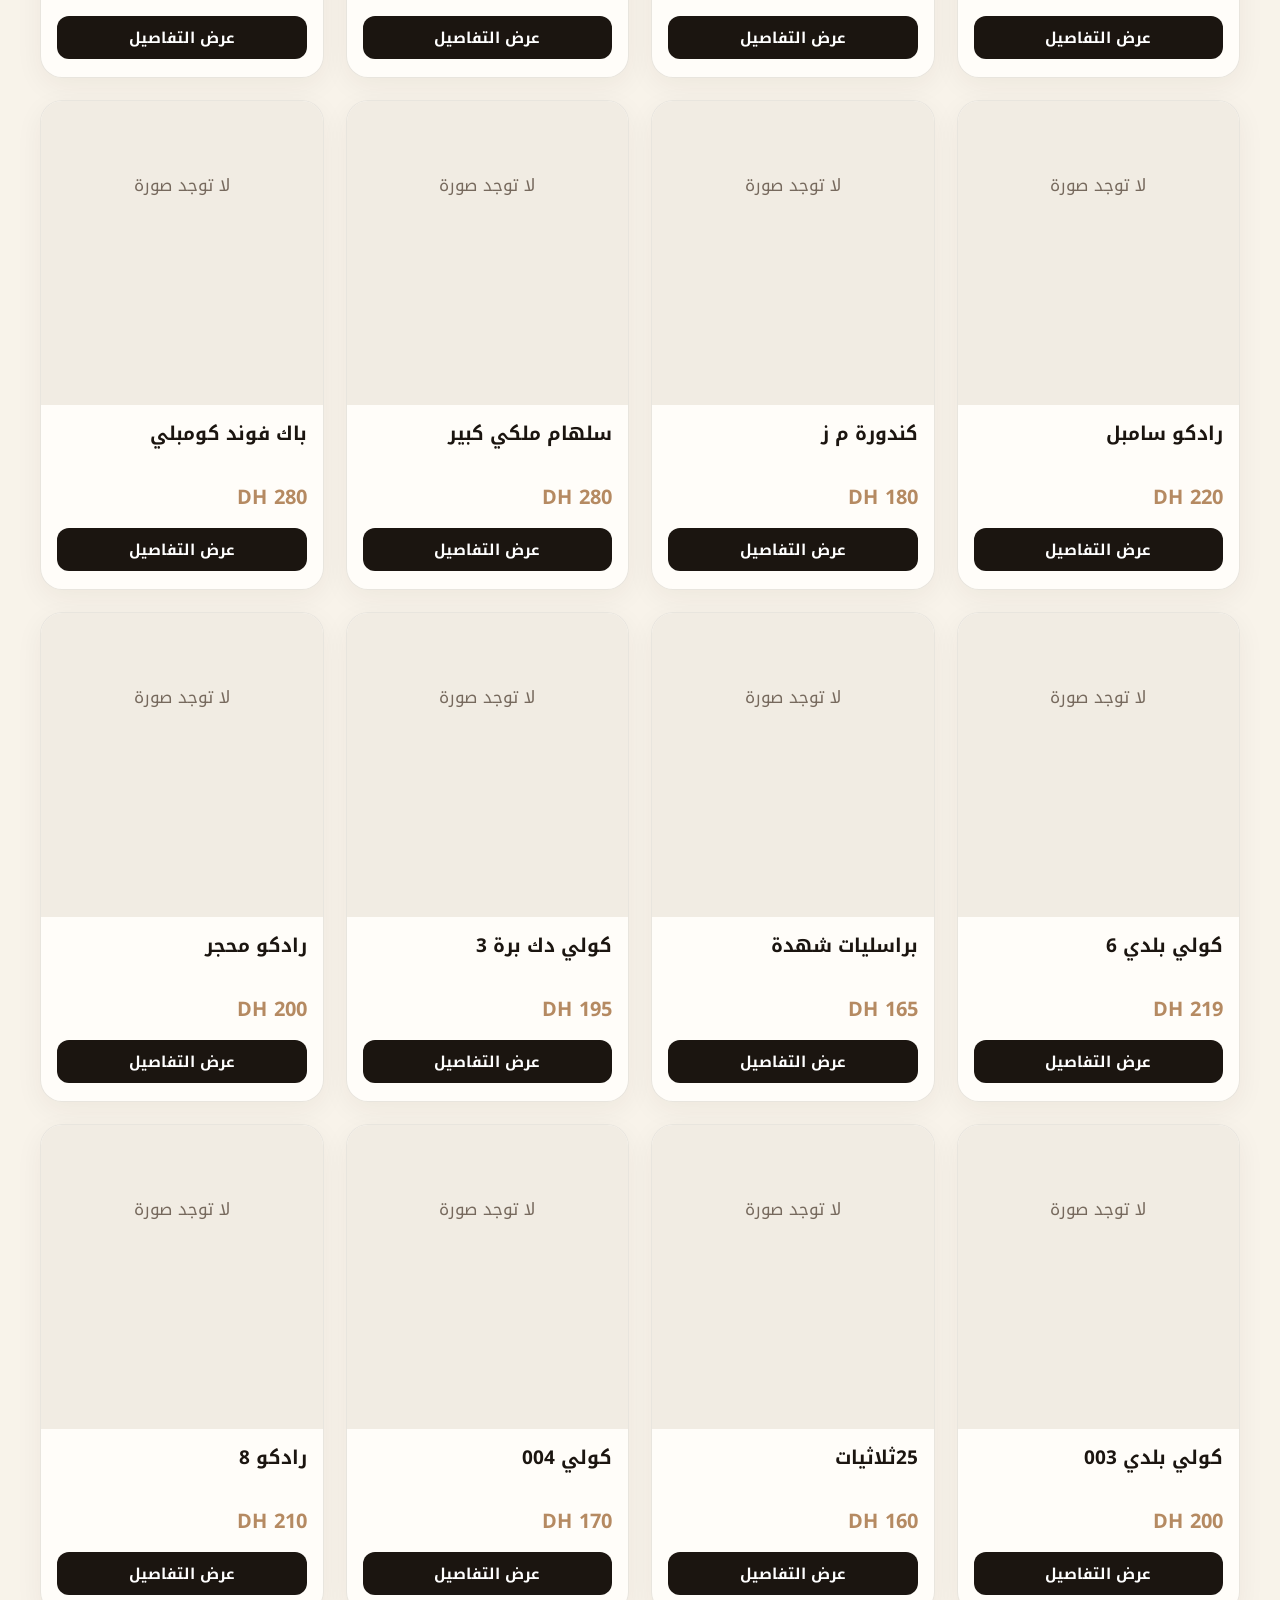
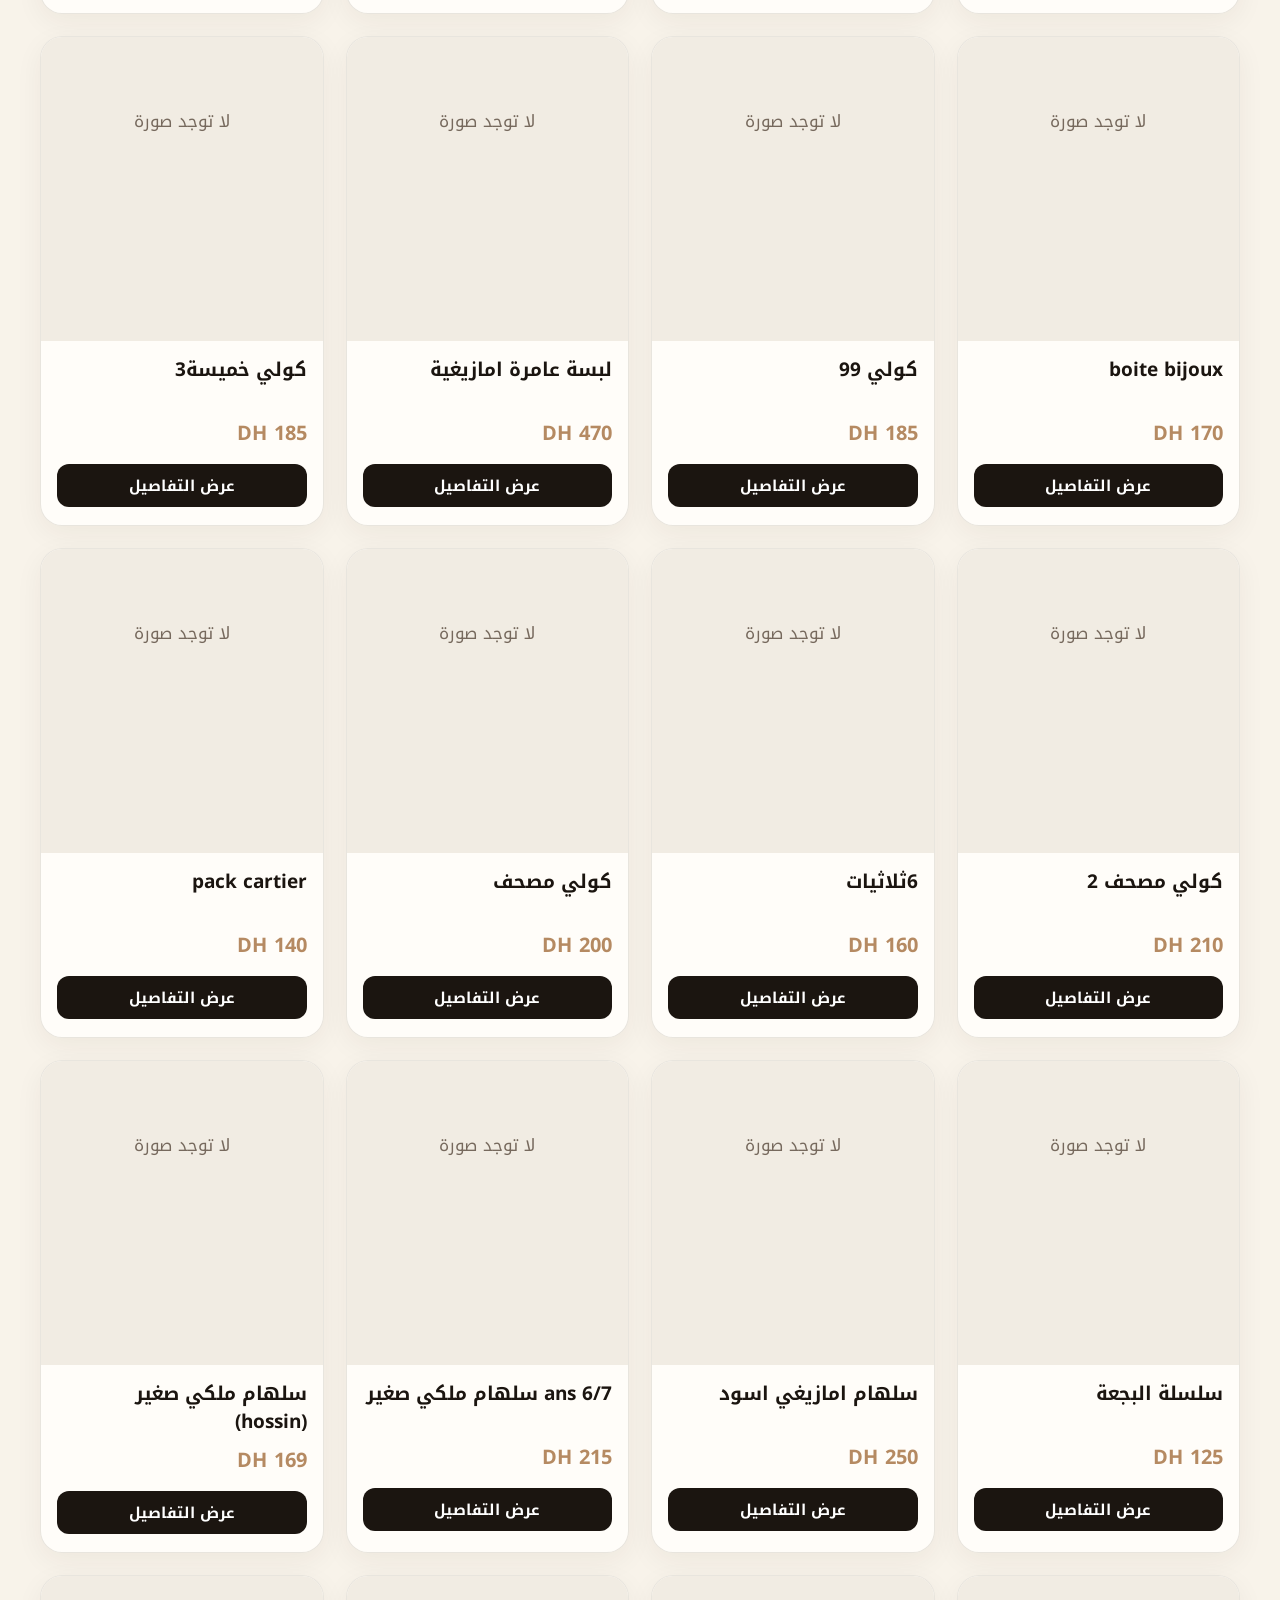
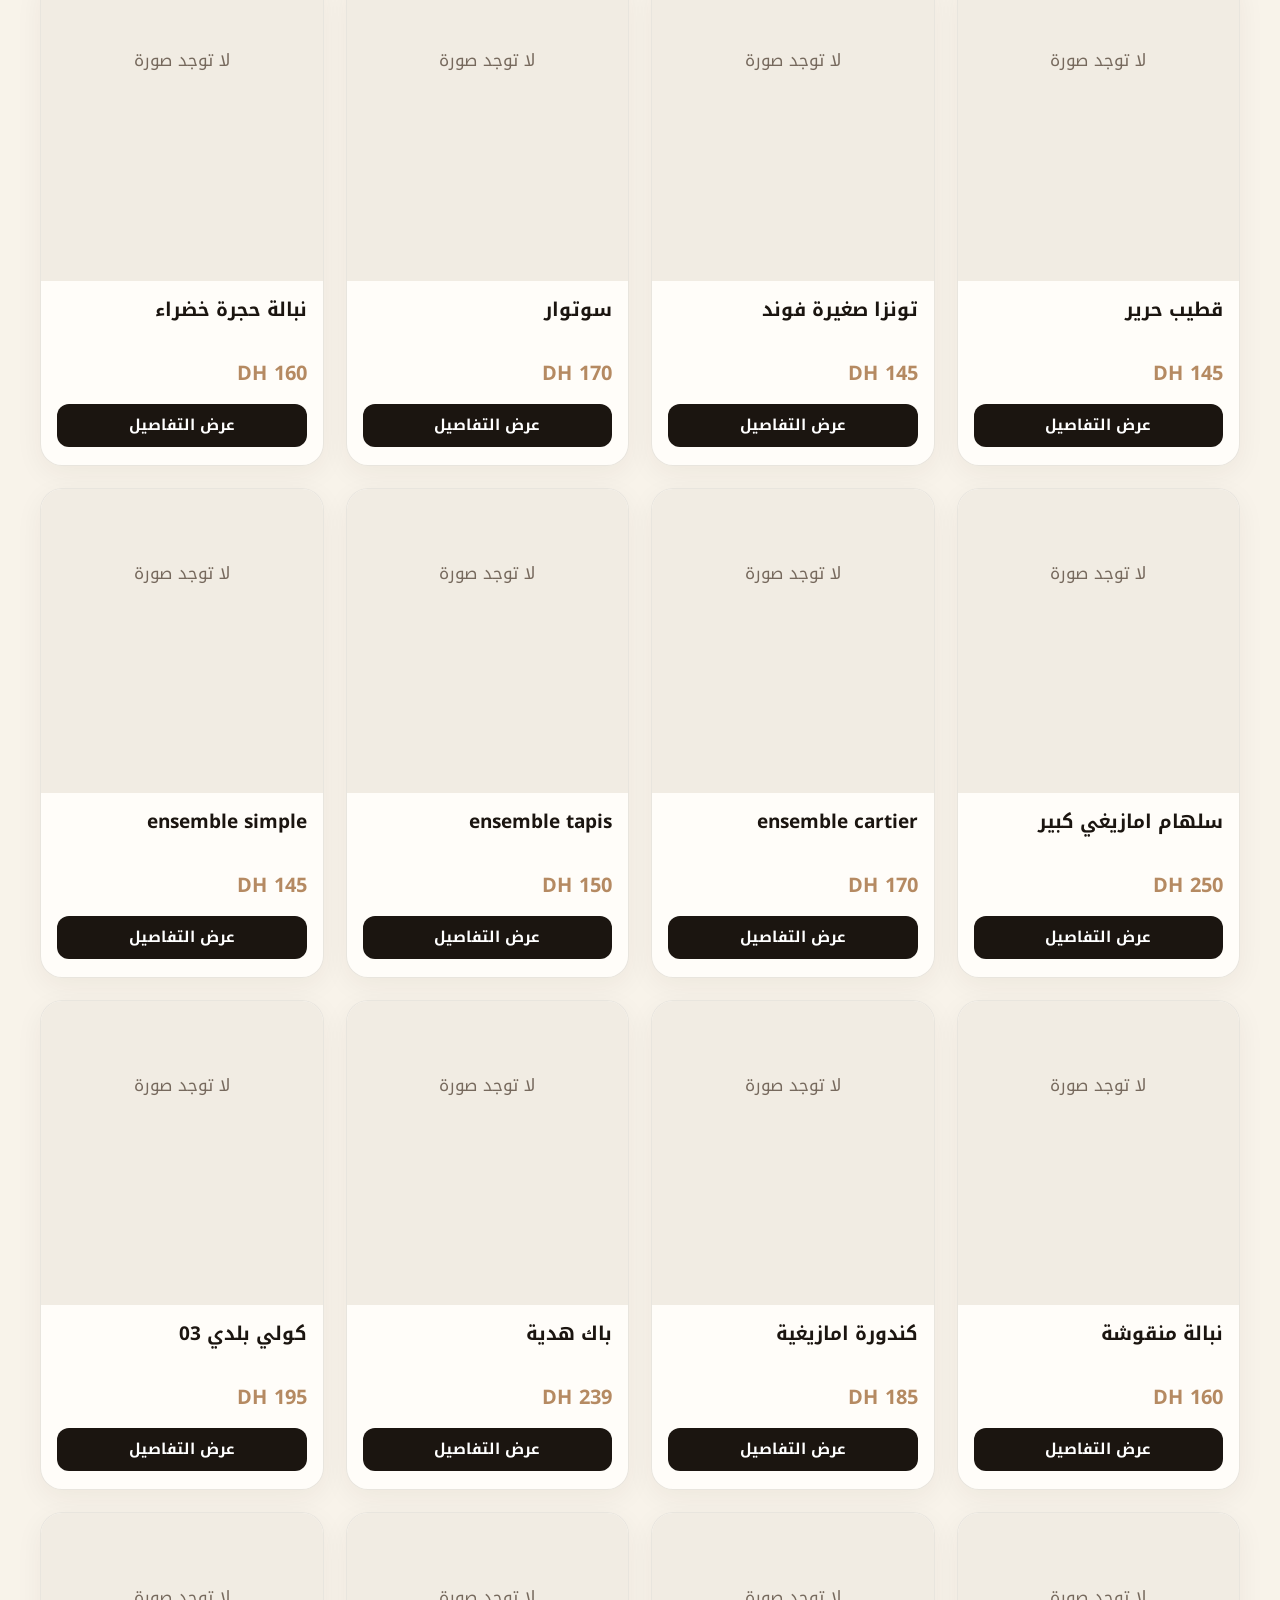
==== commit f4db13bc: "Add files via upload" ====
--- a/index.html
+++ b/index.html
@@ -26,9 +26,9 @@
         <div class="hero-overlay"></div>
         <div class="hero-content">
             <div class="hero-copy">
-                <h1>اختاري القطعة اللي كتشبه ليك</h1>
-                <p>قطعة مميزة تضيف لمستك الخاصة.</p>
-                <a href="#products" class="hero-button">اختاري المجموعة</a>
+                <h1>اختاري ما يعبّر عن ذوقك</h1>
+                <!-- <p>قطعة مميزة تضيف لمستك الخاصة.</p> -->
+                <a href="#products" class="hero-button">اكتشفي شَذْو</a>
             </div>
         </div>
     </section>
--- a/css/style.css
+++ b/css/style.css
@@ -1,4 +1,4 @@
-@import url('https://fonts.googleapis.com/css2?family=Cairo:wght@400;500;600;700&display=swap');
+@import url('https://fonts.googleapis.com/css2?family=Noto+Kufi+Arabic:wght@400;500;600;700&display=swap');
 
 :root {
     --ink: #1b1510;
@@ -11,8 +11,8 @@
     --line: rgba(71, 49, 25, .12);
     --shadow: 0 18px 55px rgba(42, 28, 12, .11);
     --radius: 22px;
-    --brand-font: 'Cairo', sans-serif;
-    --body-font: 'Cairo', sans-serif;
+    --brand-font: 'Noto Kufi Arabic', sans-serif;
+    --body-font: 'Noto Kufi Arabic', sans-serif;
 }
 
 * { box-sizing: border-box; }
@@ -96,7 +96,7 @@
     border-radius: 999px;
     background: var(--ink);
     color: #fff;
-    font-family: 'Cairo', sans-serif;
+    font-family: 'Noto Kufi Arabic', sans-serif;
     font-size: 12px;
 }
 .cart-icon { font-size: 15px; }
@@ -319,7 +319,7 @@
 .gallery-thumb.active { border-color: var(--gold); box-shadow: 0 0 0 2px rgba(181,138,98,.12); }
 .gallery-thumb img { width: 100%; height: 100%; object-fit: cover; display: block; }
 .gallery-video-thumb { position: relative; width: 100%; height: 100%; display: flex; align-items: center; justify-content: center; background: #1d1915; color: #fff; font-size: 20px; }
-.gallery-video-thumb small { position: absolute; bottom: 4px; font-family: 'Cairo', sans-serif; font-size: 8px; opacity: .85; }
+.gallery-video-thumb small { position: absolute; bottom: 4px; font-family: 'Noto Kufi Arabic', sans-serif; font-size: 8px; opacity: .85; }
 .zoom-hint {
     position: absolute;
     left: 14px;
@@ -468,8 +468,8 @@
     --gold: #B58A62;
     --gold-light: #d2b18e;
     --gold-dark: #B58A62;
-    --brand-font: 'Cairo', sans-serif;
-    --body-font: 'Cairo', sans-serif;
+    --brand-font: 'Noto Kufi Arabic', sans-serif;
+    --body-font: 'Noto Kufi Arabic', sans-serif;
 }
 
 body, button, input { font-family: var(--body-font); }
@@ -506,7 +506,7 @@
     width: 52%;
     margin-left: 0;
     margin-right: auto;
-    padding-top: 135px;
+    padding-top: 230px;
     padding-left: 2.5%;
     text-align: left;
 }
@@ -609,7 +609,7 @@
         padding: 0;
         margin-left: 0;
         margin-right: auto;
-        transform: translateY(32%);
+        transform: translateY(48%);
     }
     .hero h1 {
         font-size: clamp(20px, 5.2vw, 30px);
@@ -631,7 +631,7 @@
 }
 
 @media (max-width: 430px) {
-    .hero-copy { width: 53%; transform: translateY(29%); }
+    .hero-copy { width: 53%; transform: translateY(45%); }
     .hero h1 { font-size: 19px; }
     .hero p { font-size: 11px; }
     .hero-button { min-height: 34px; font-size: 13px; min-width: 112px; }
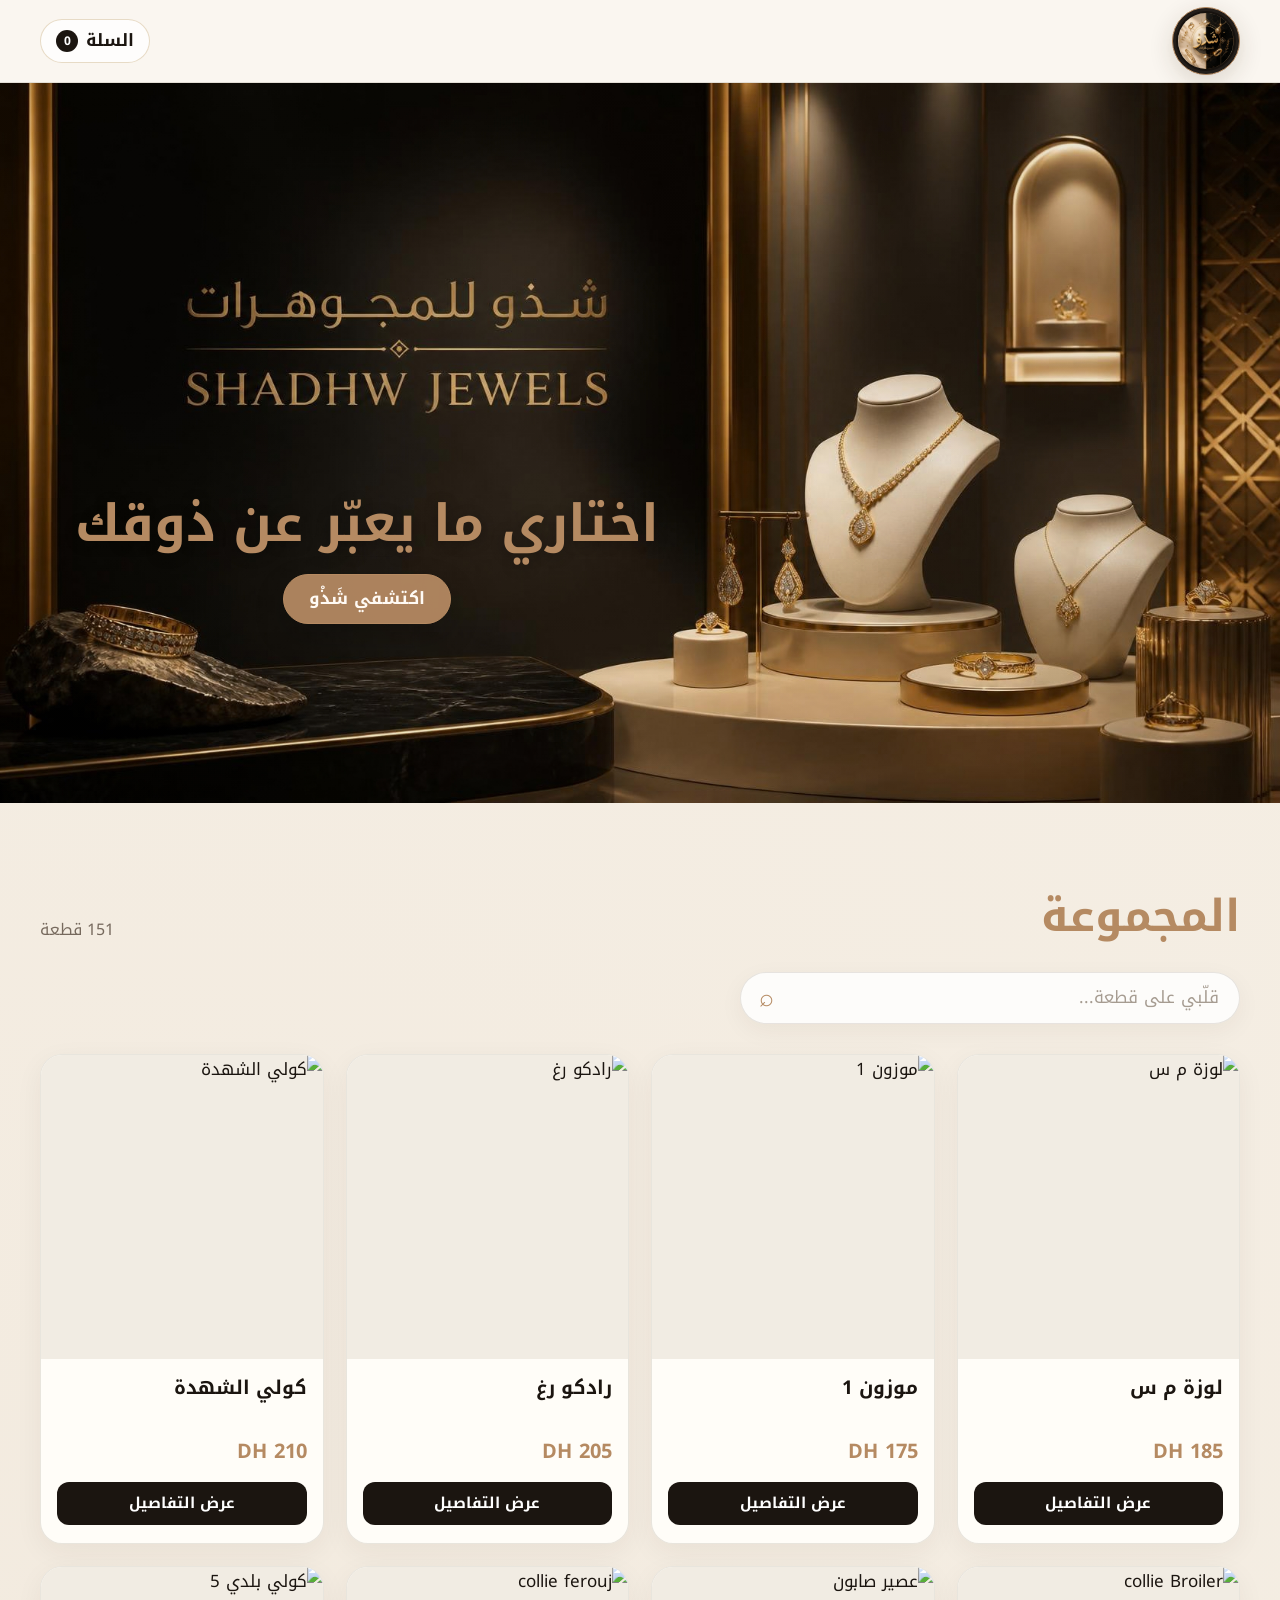
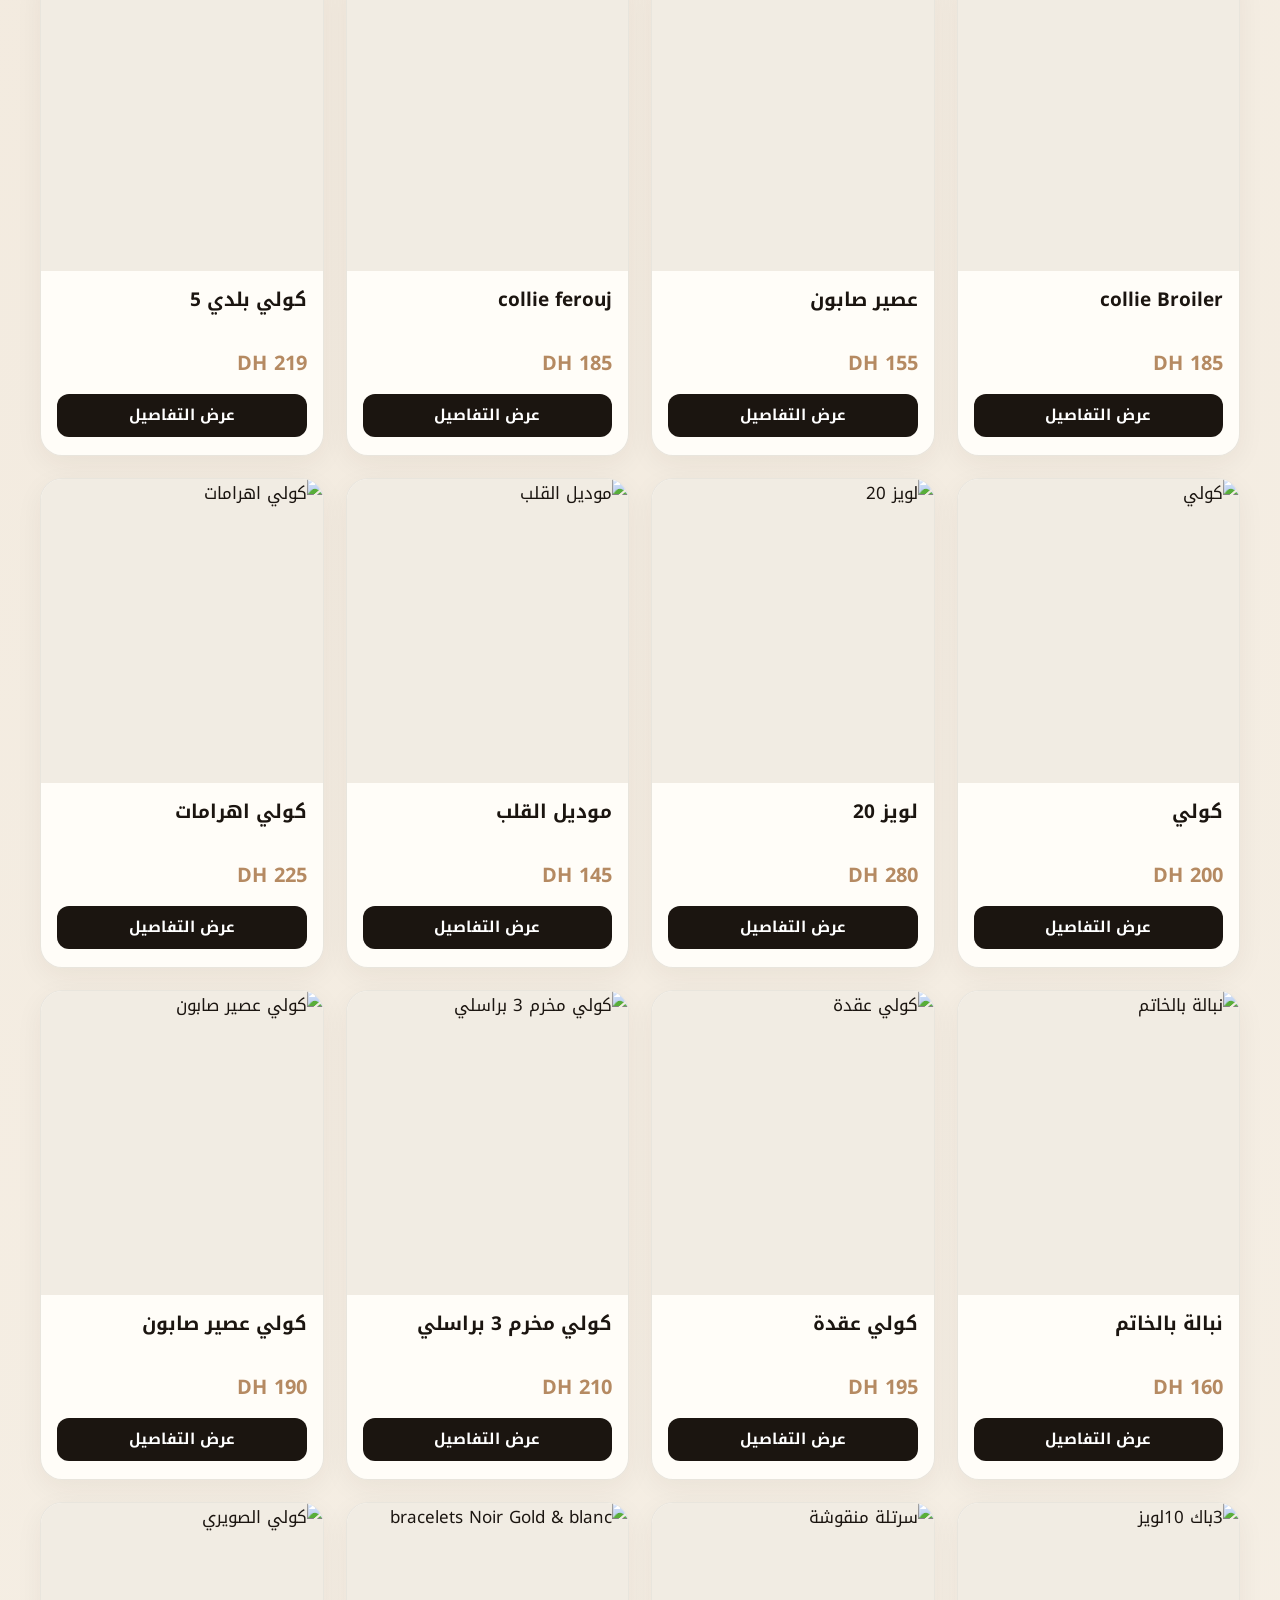
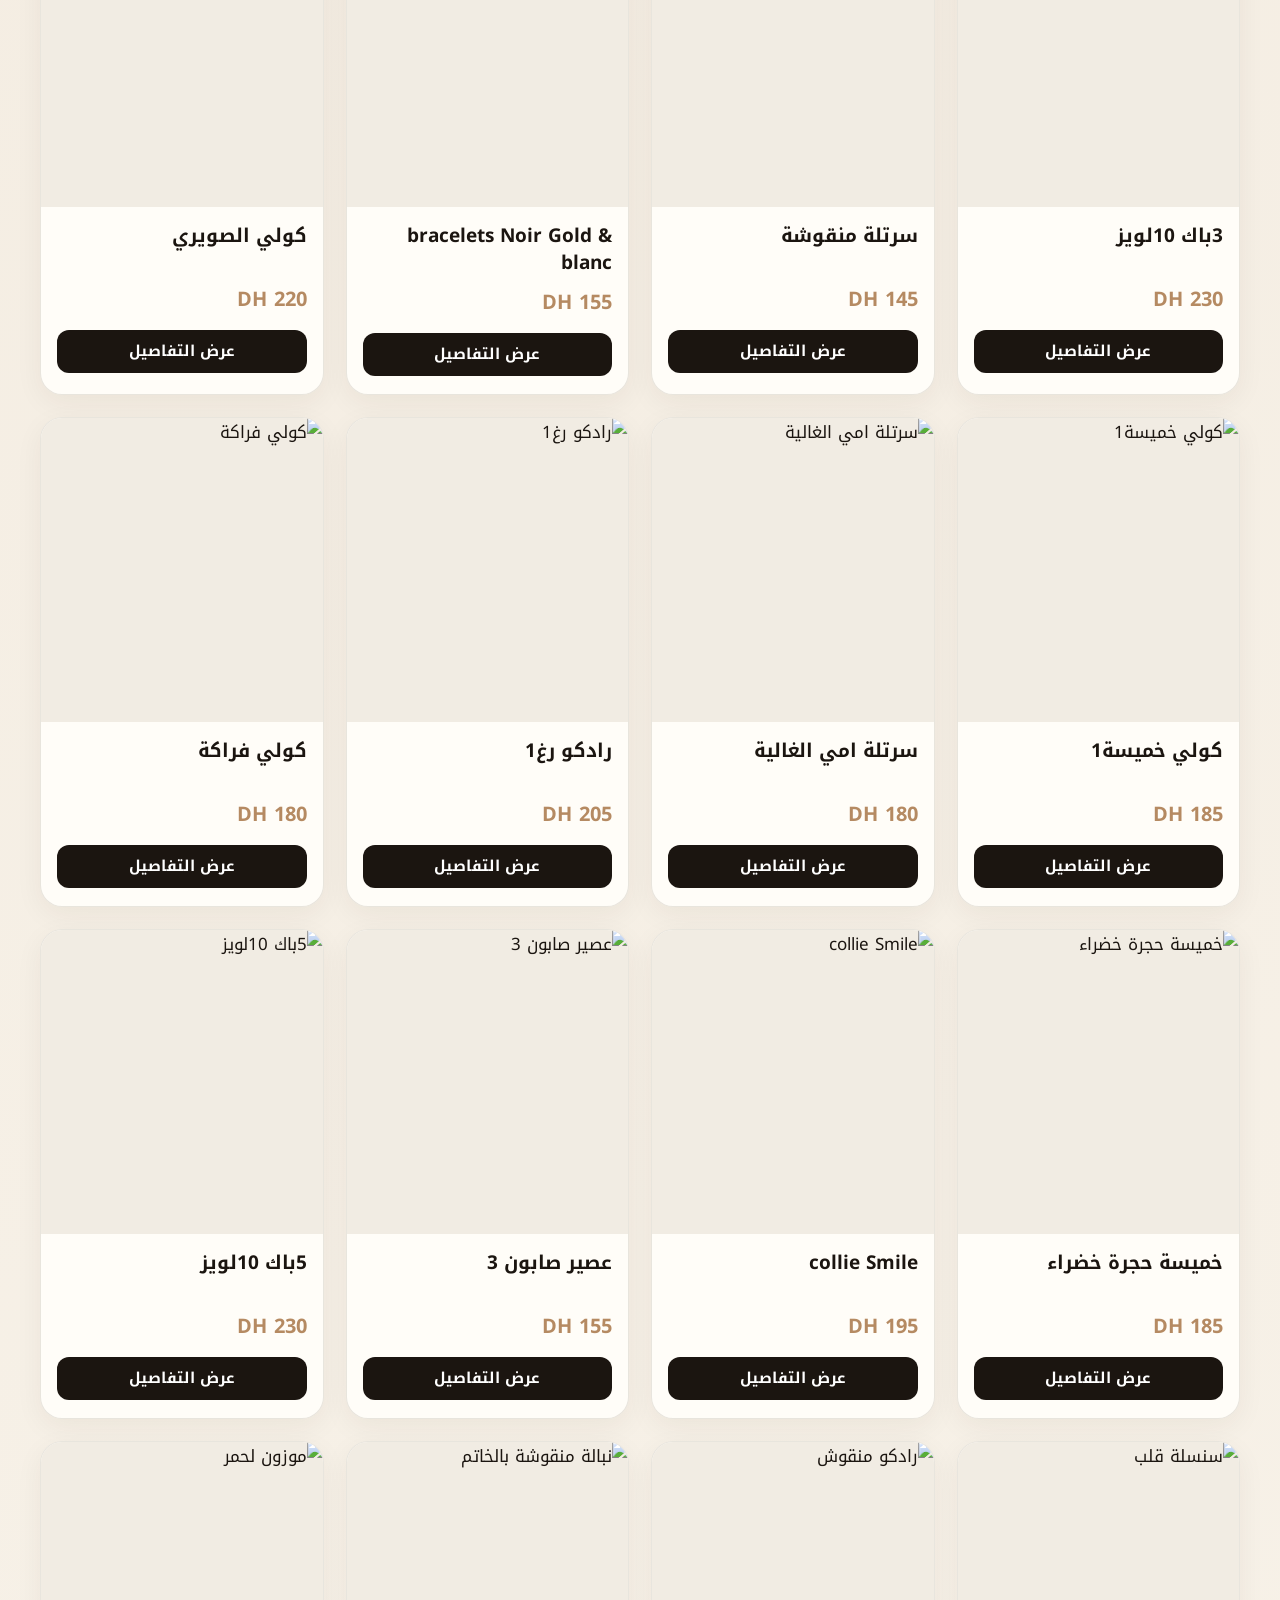
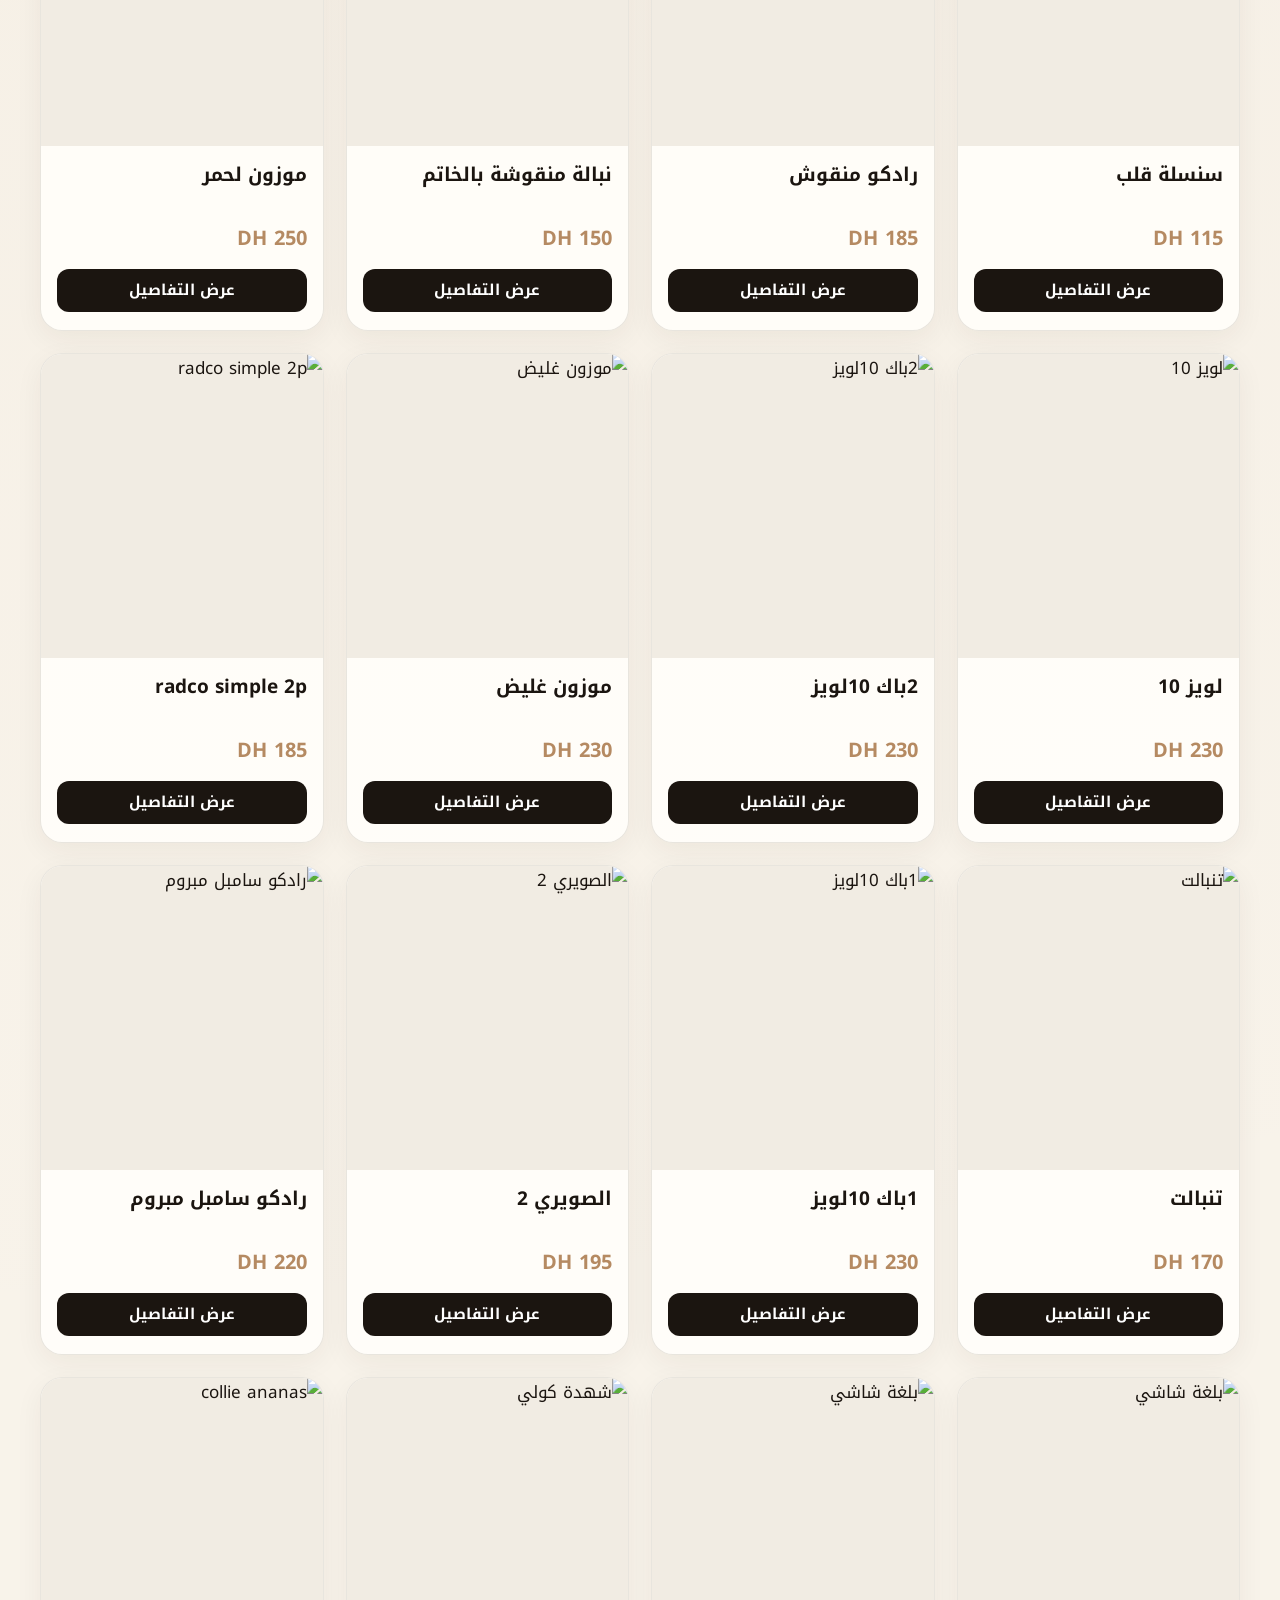
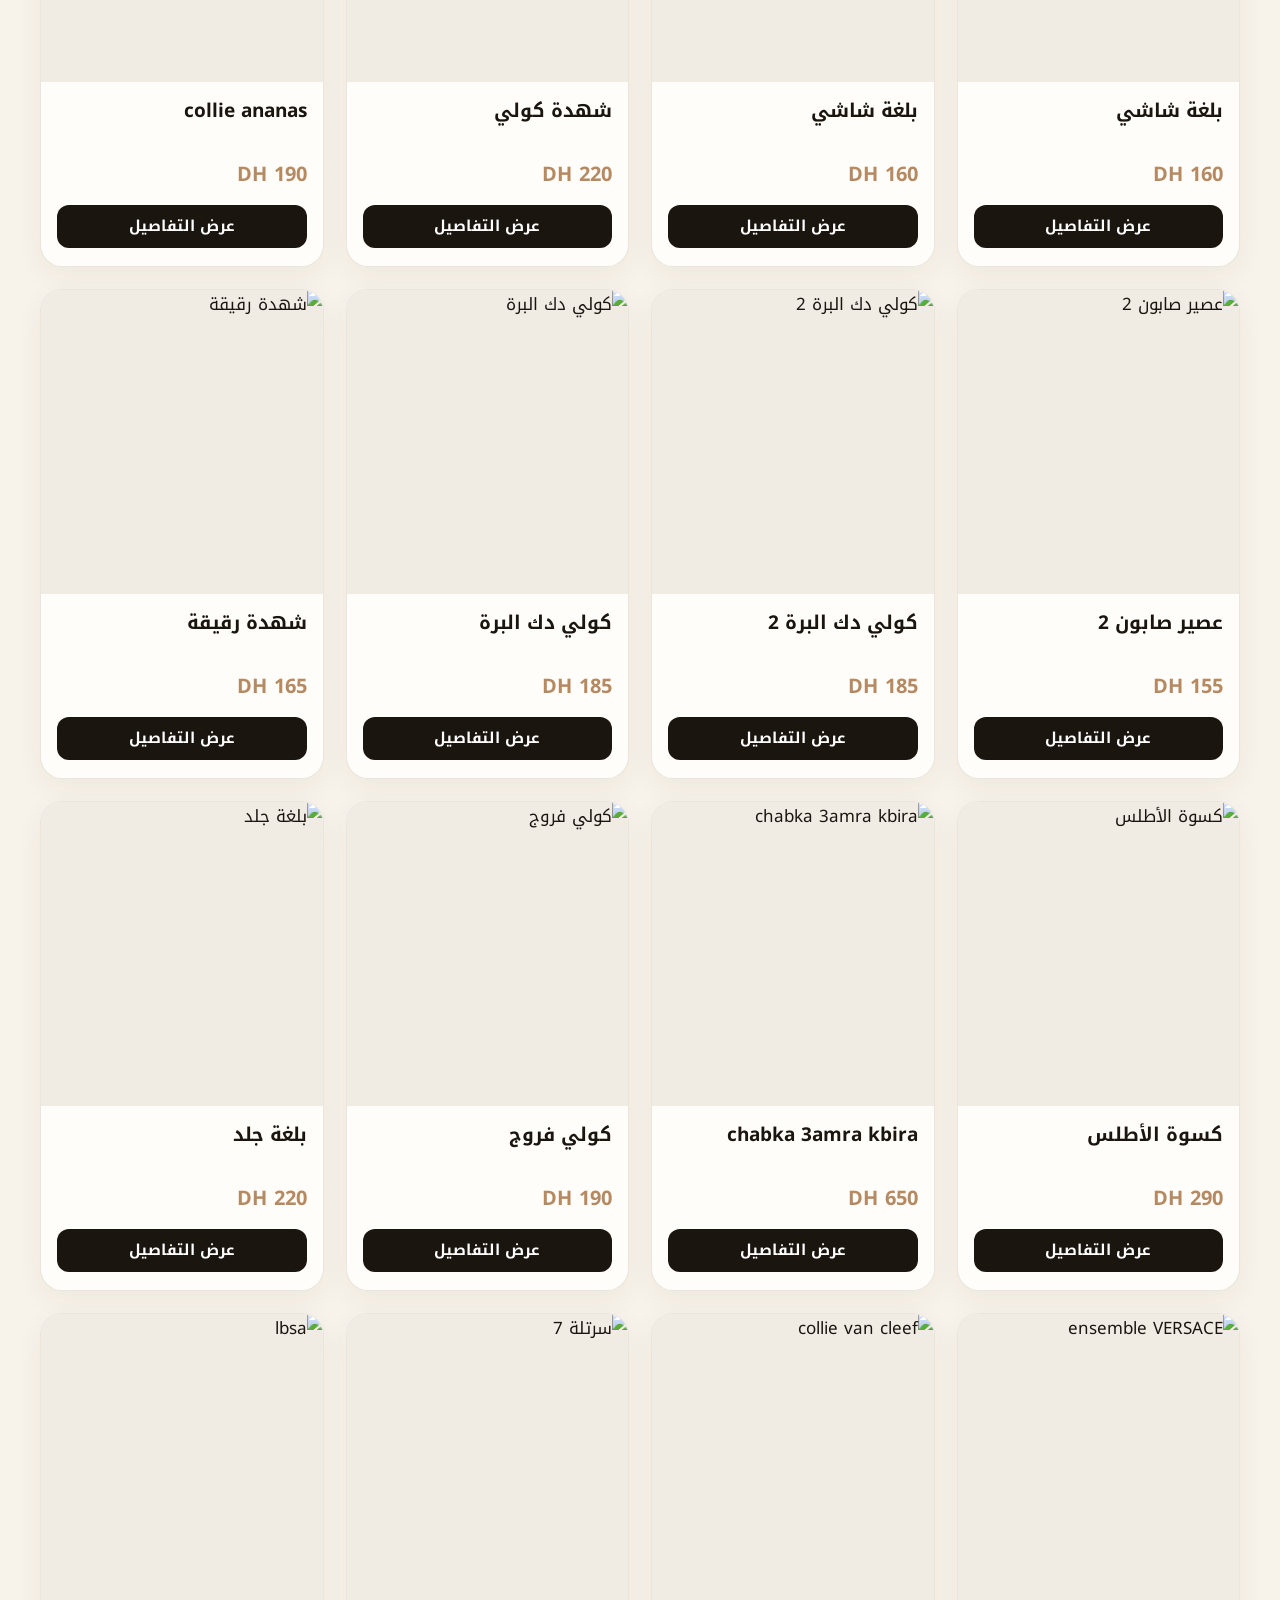
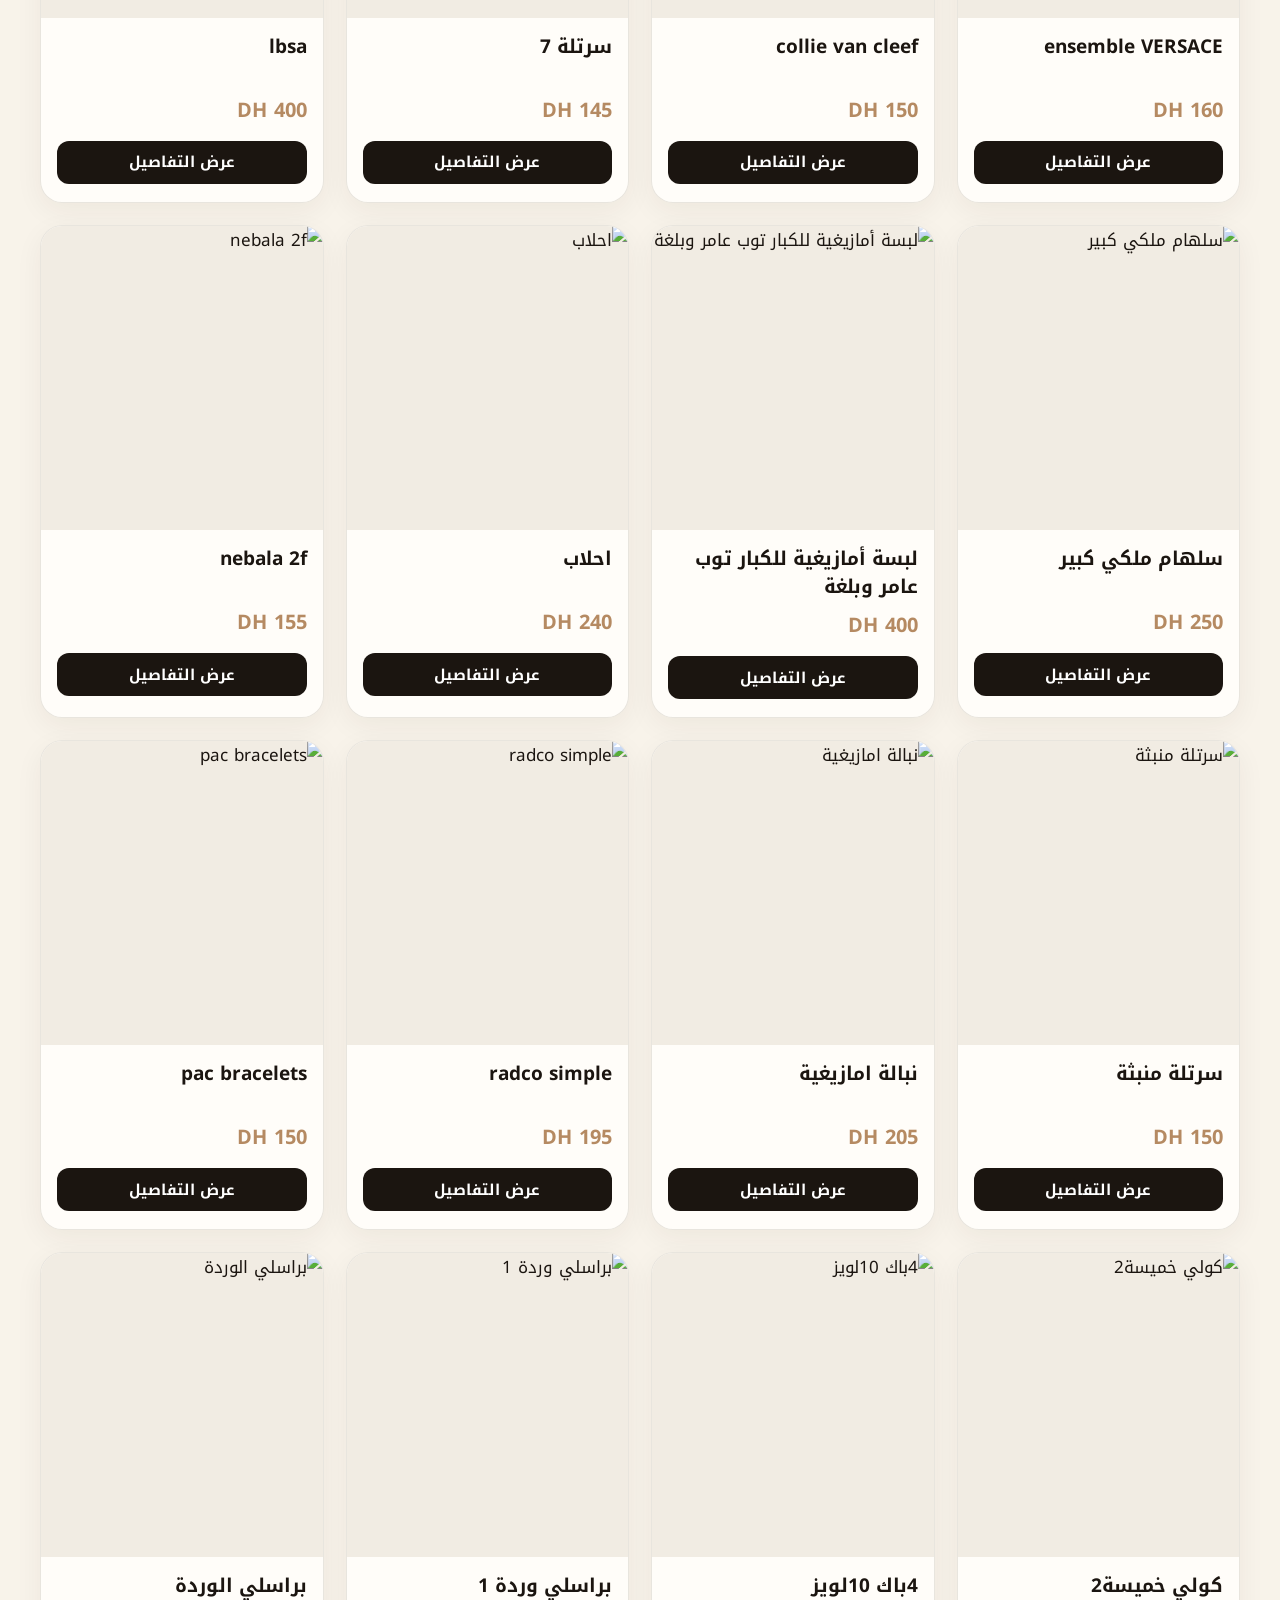
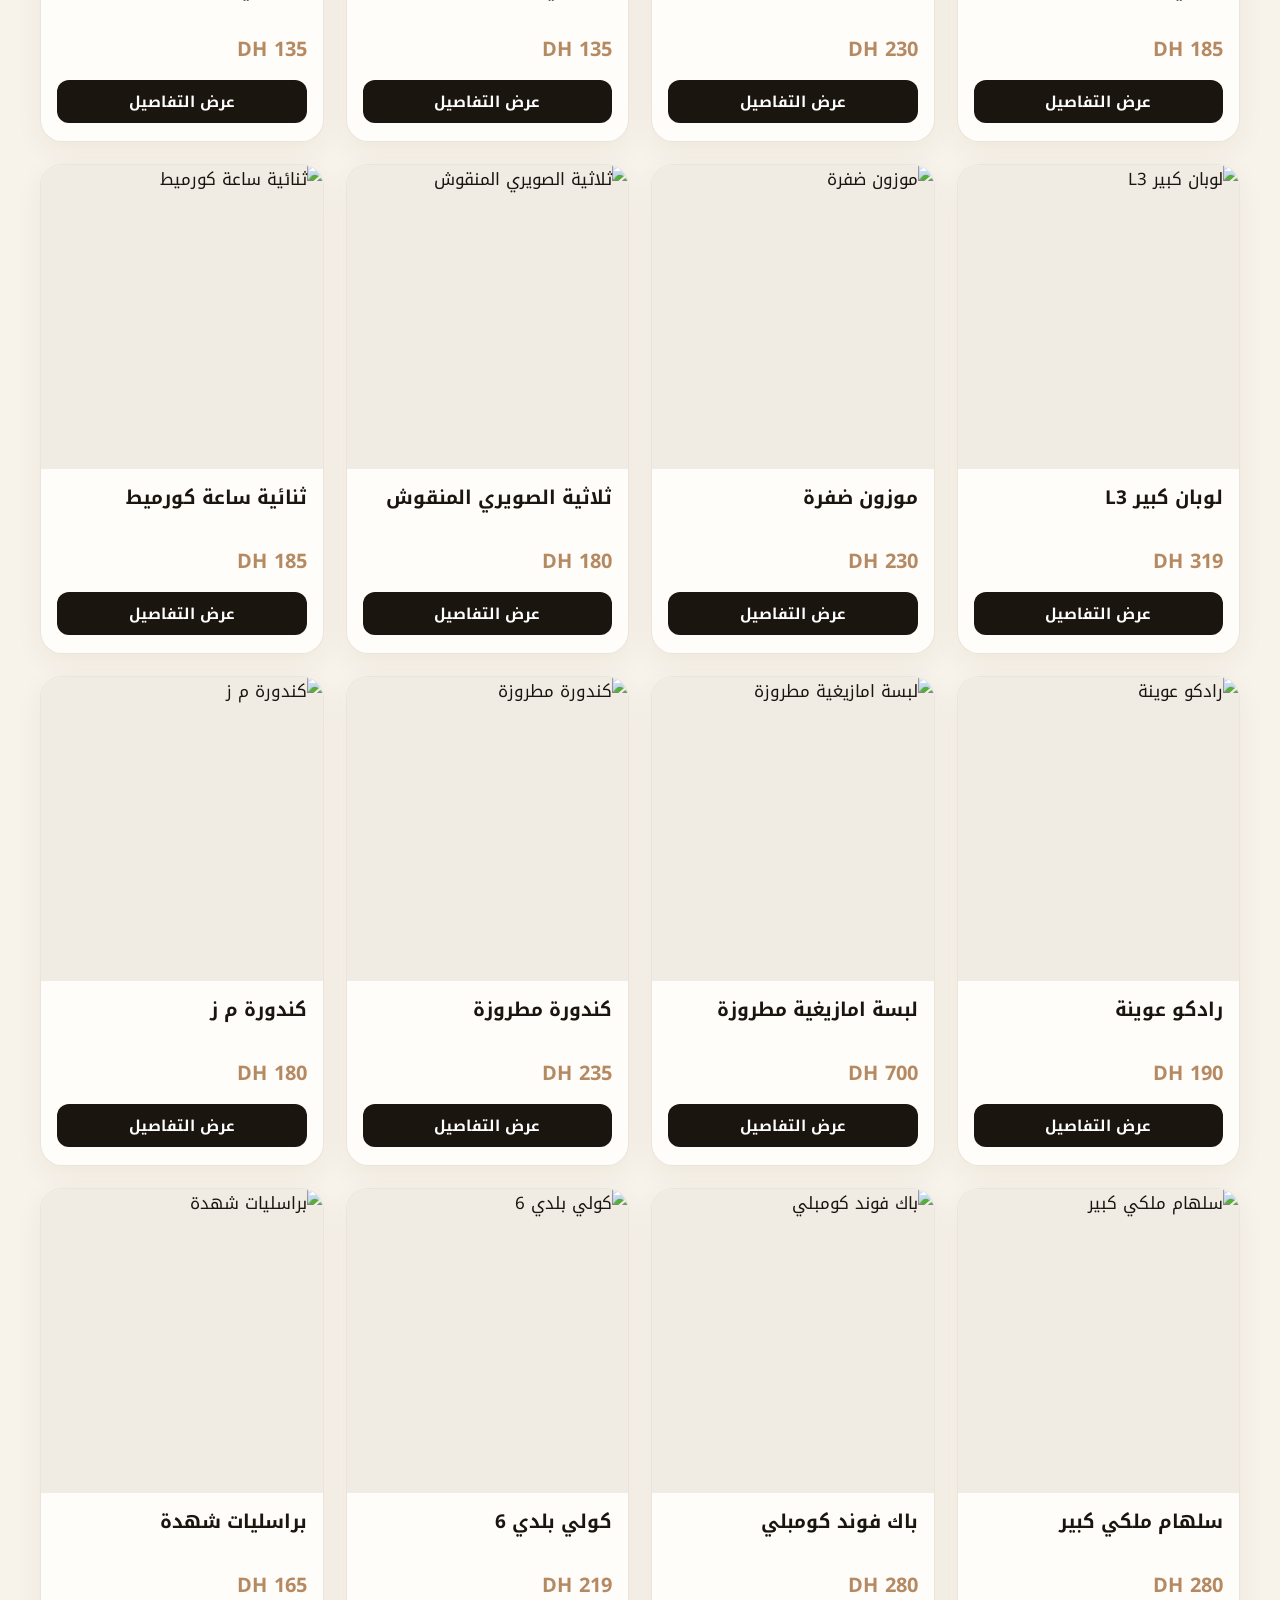
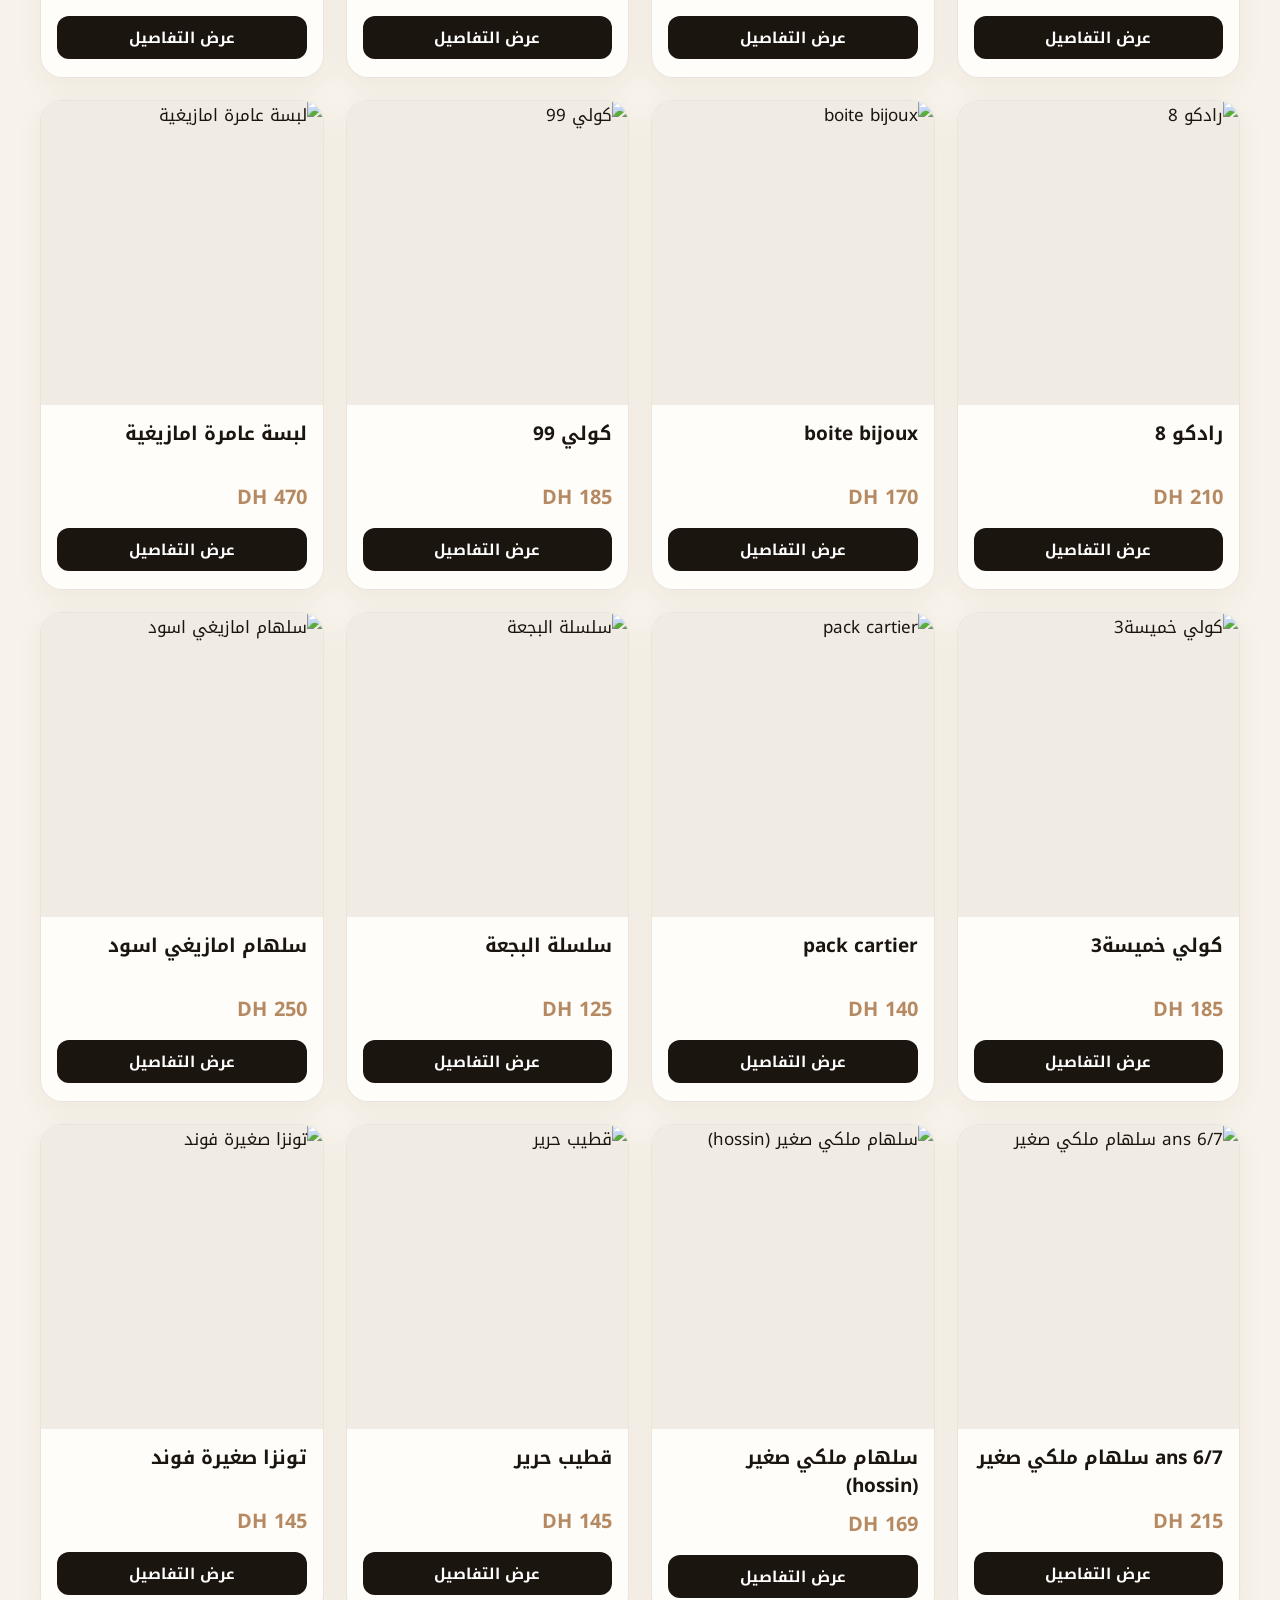
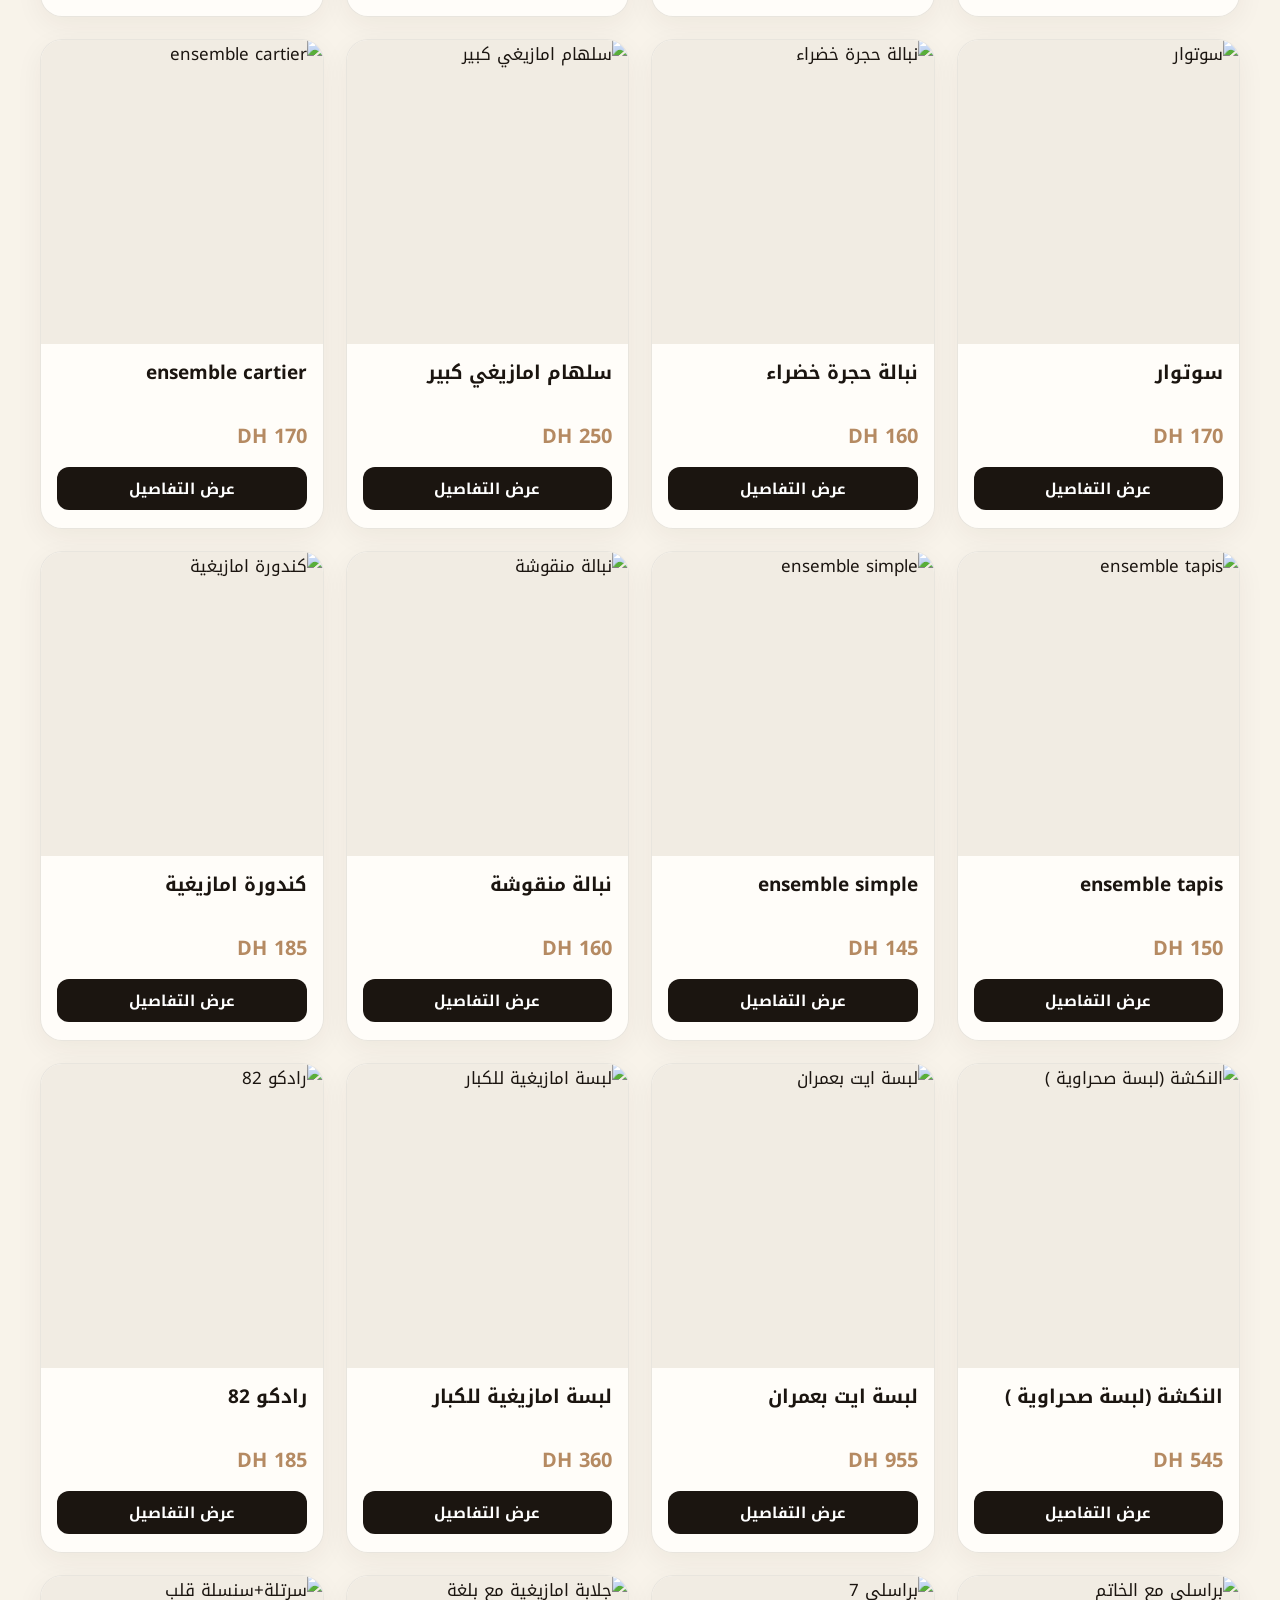
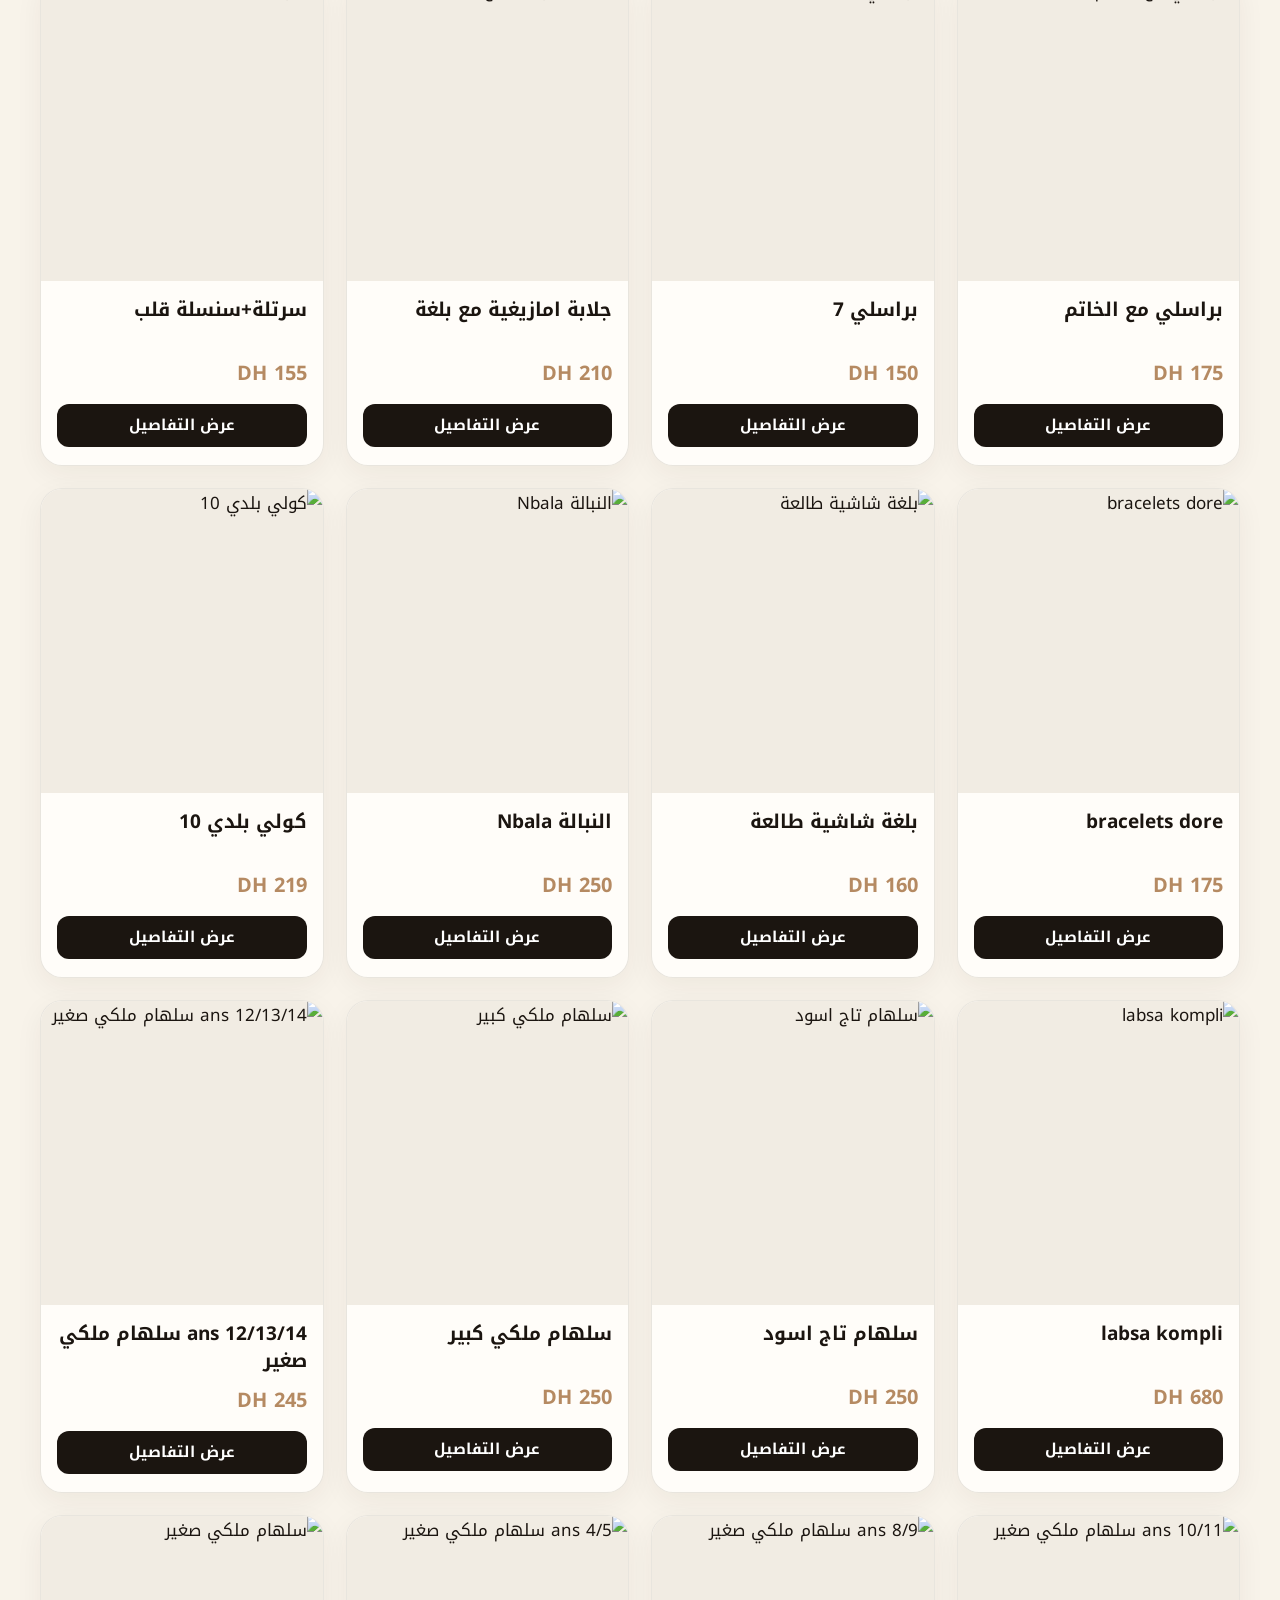
==== commit 00ccbf69: "Update index.html" ====
--- a/index.html
+++ b/index.html
@@ -6,6 +6,7 @@
     <title>SHADHW JEWELS</title>
     <meta name="description" content="SHADHW JEWELS">
     <link rel="stylesheet" href="css/style.css">
+    <link rel="icon" type="image/png" href="/logo.png">
 </head>
 <body>
 <header class="site-header">
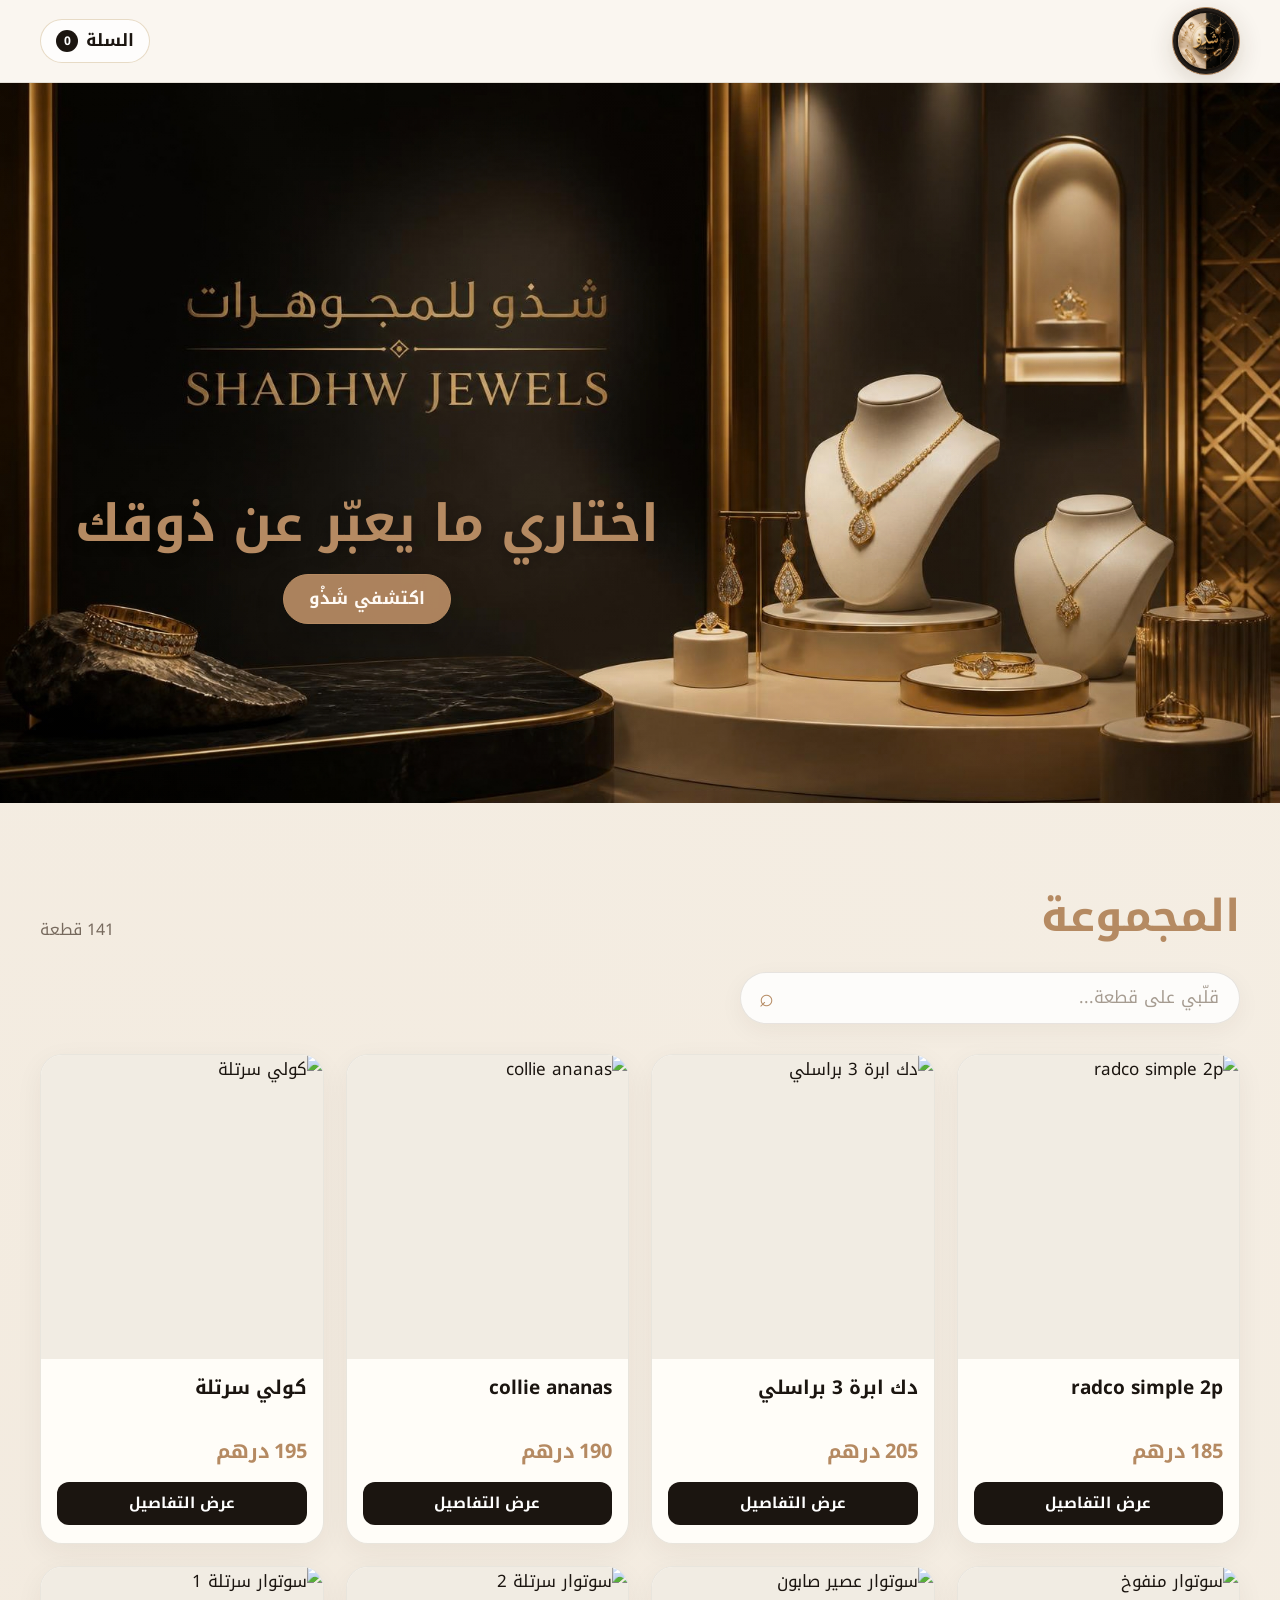
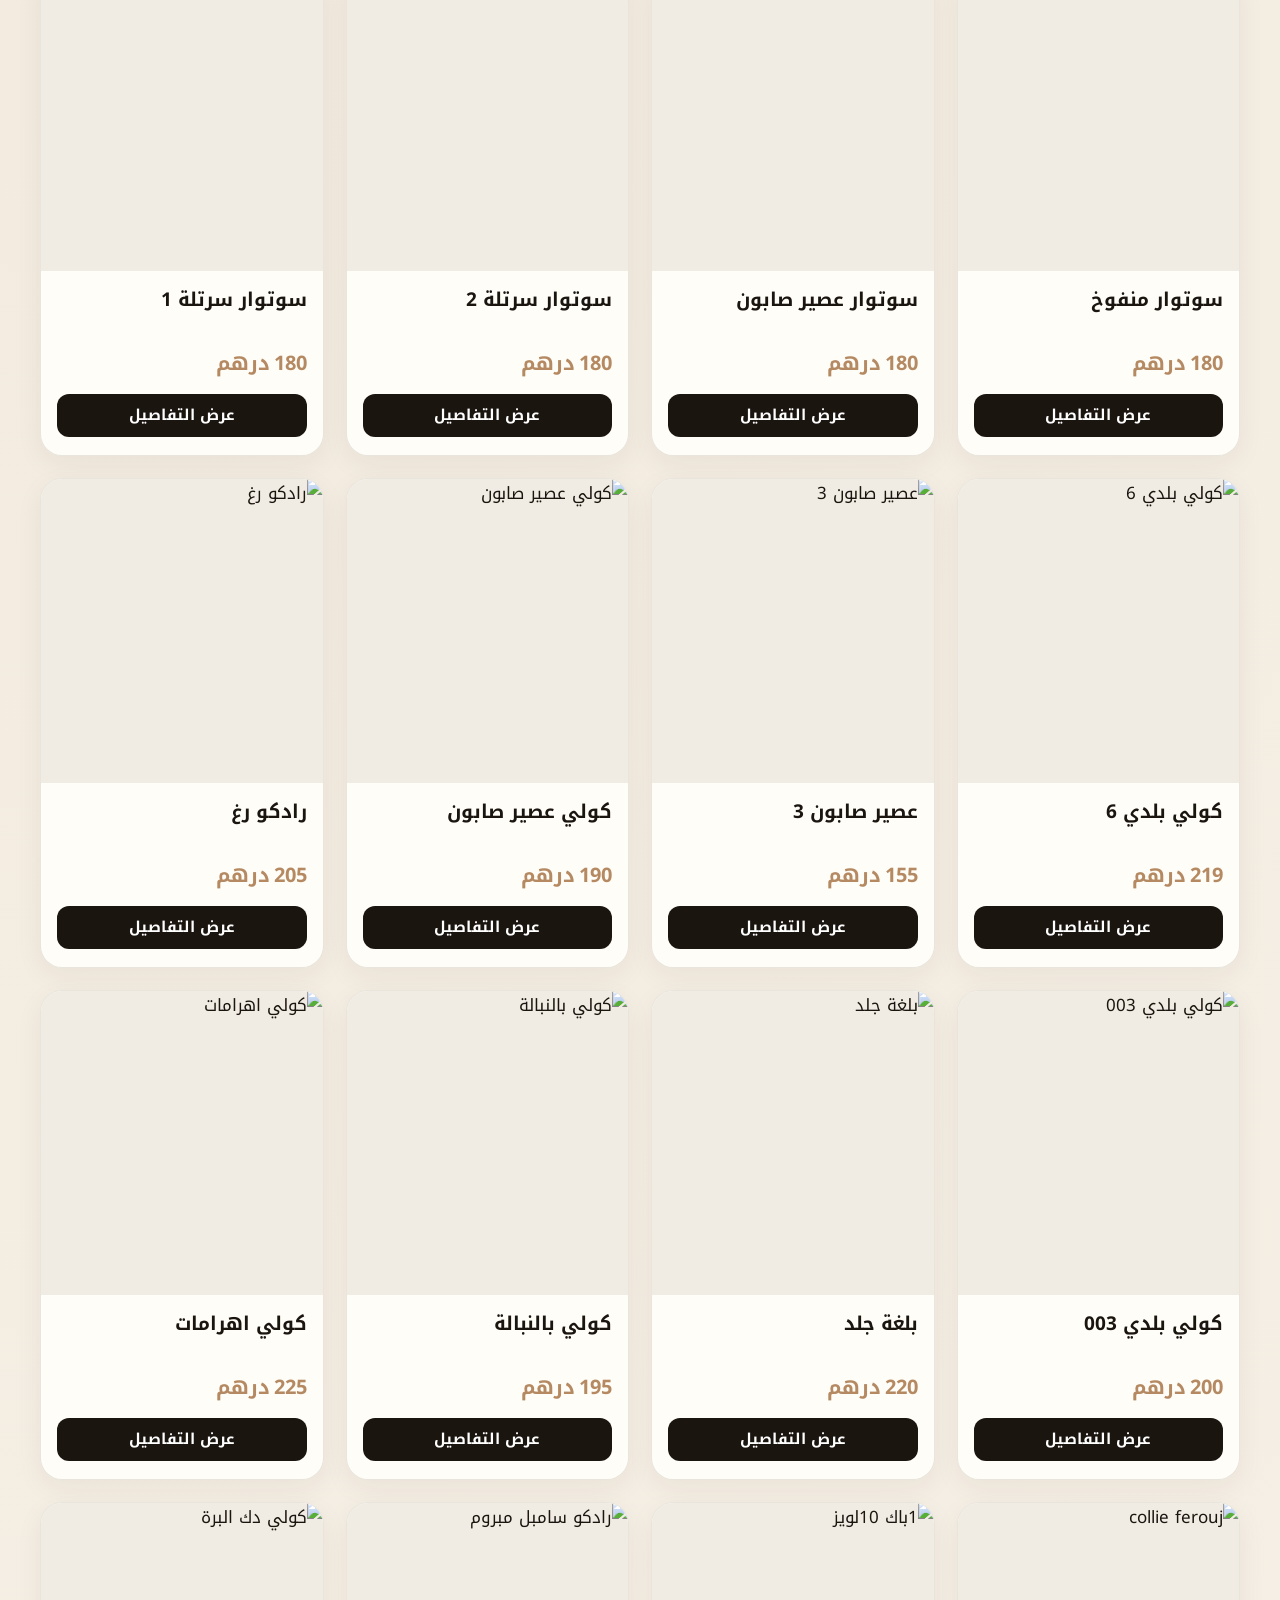
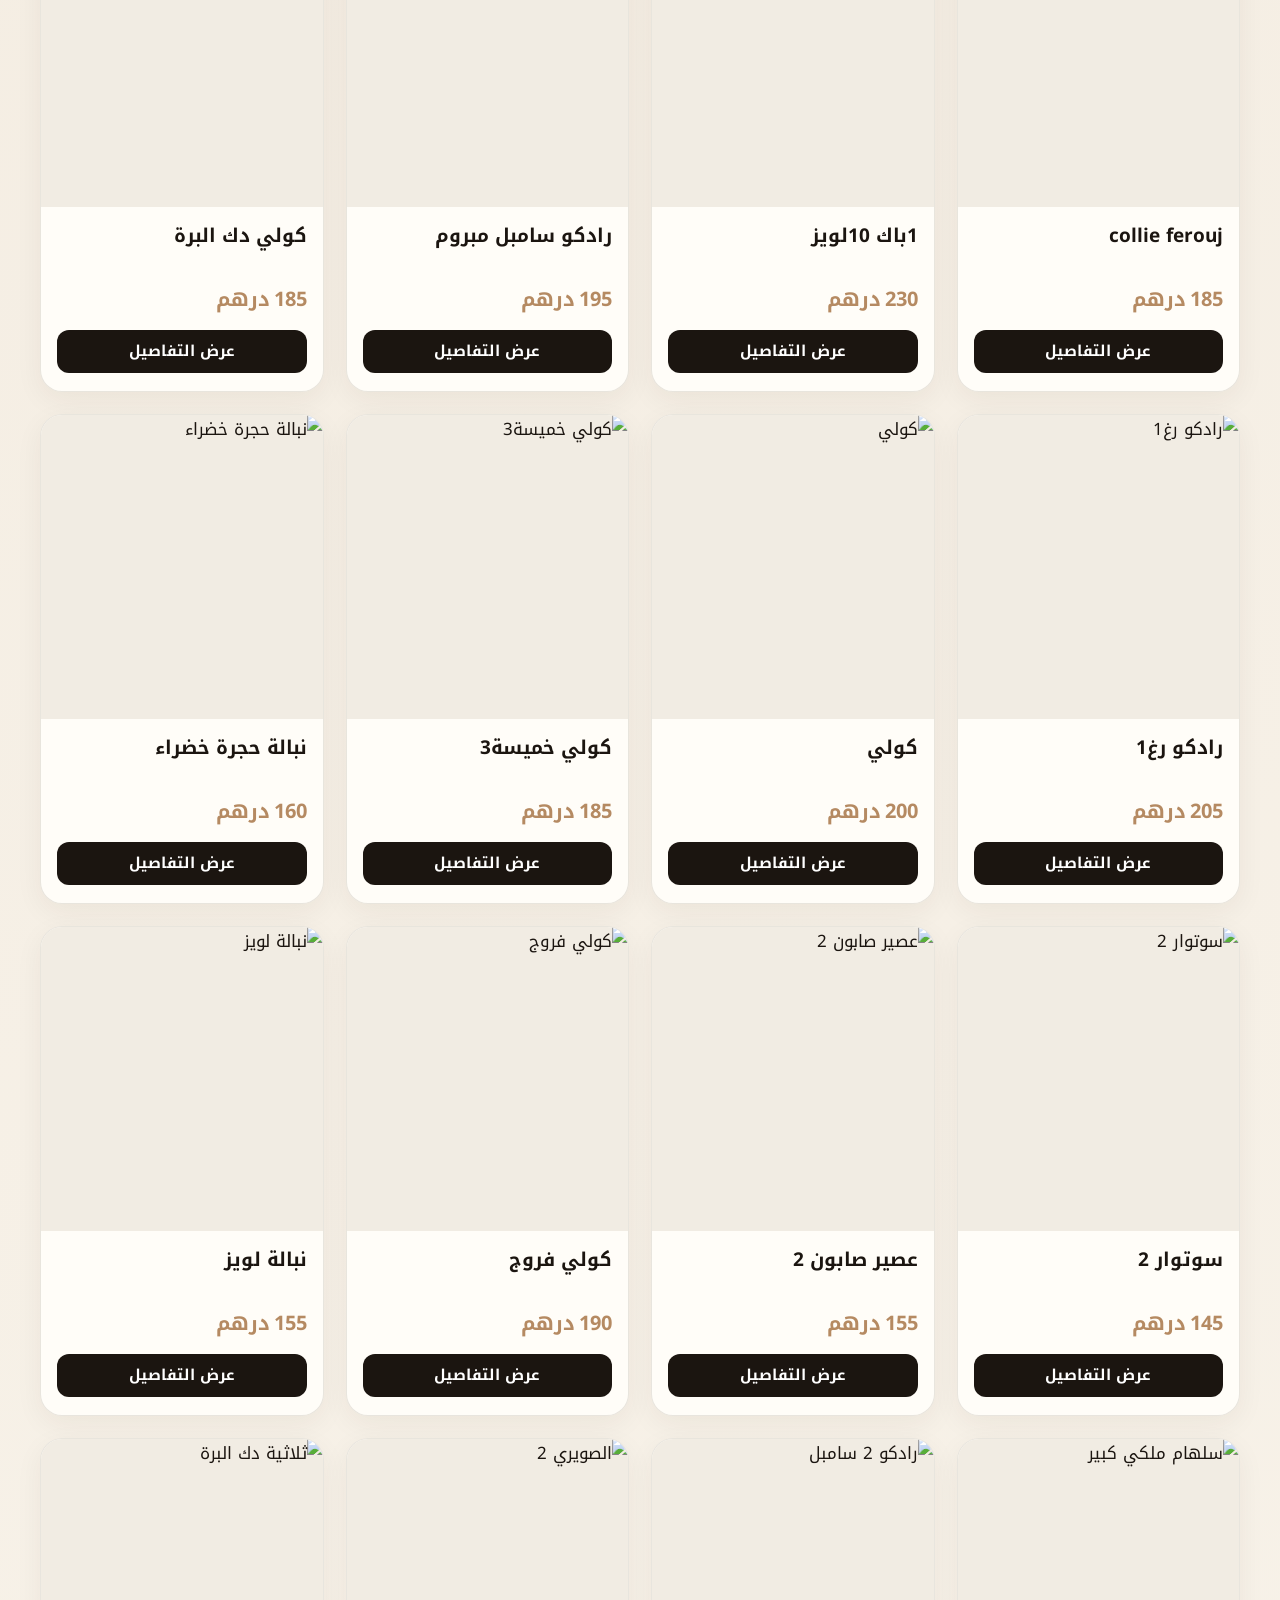
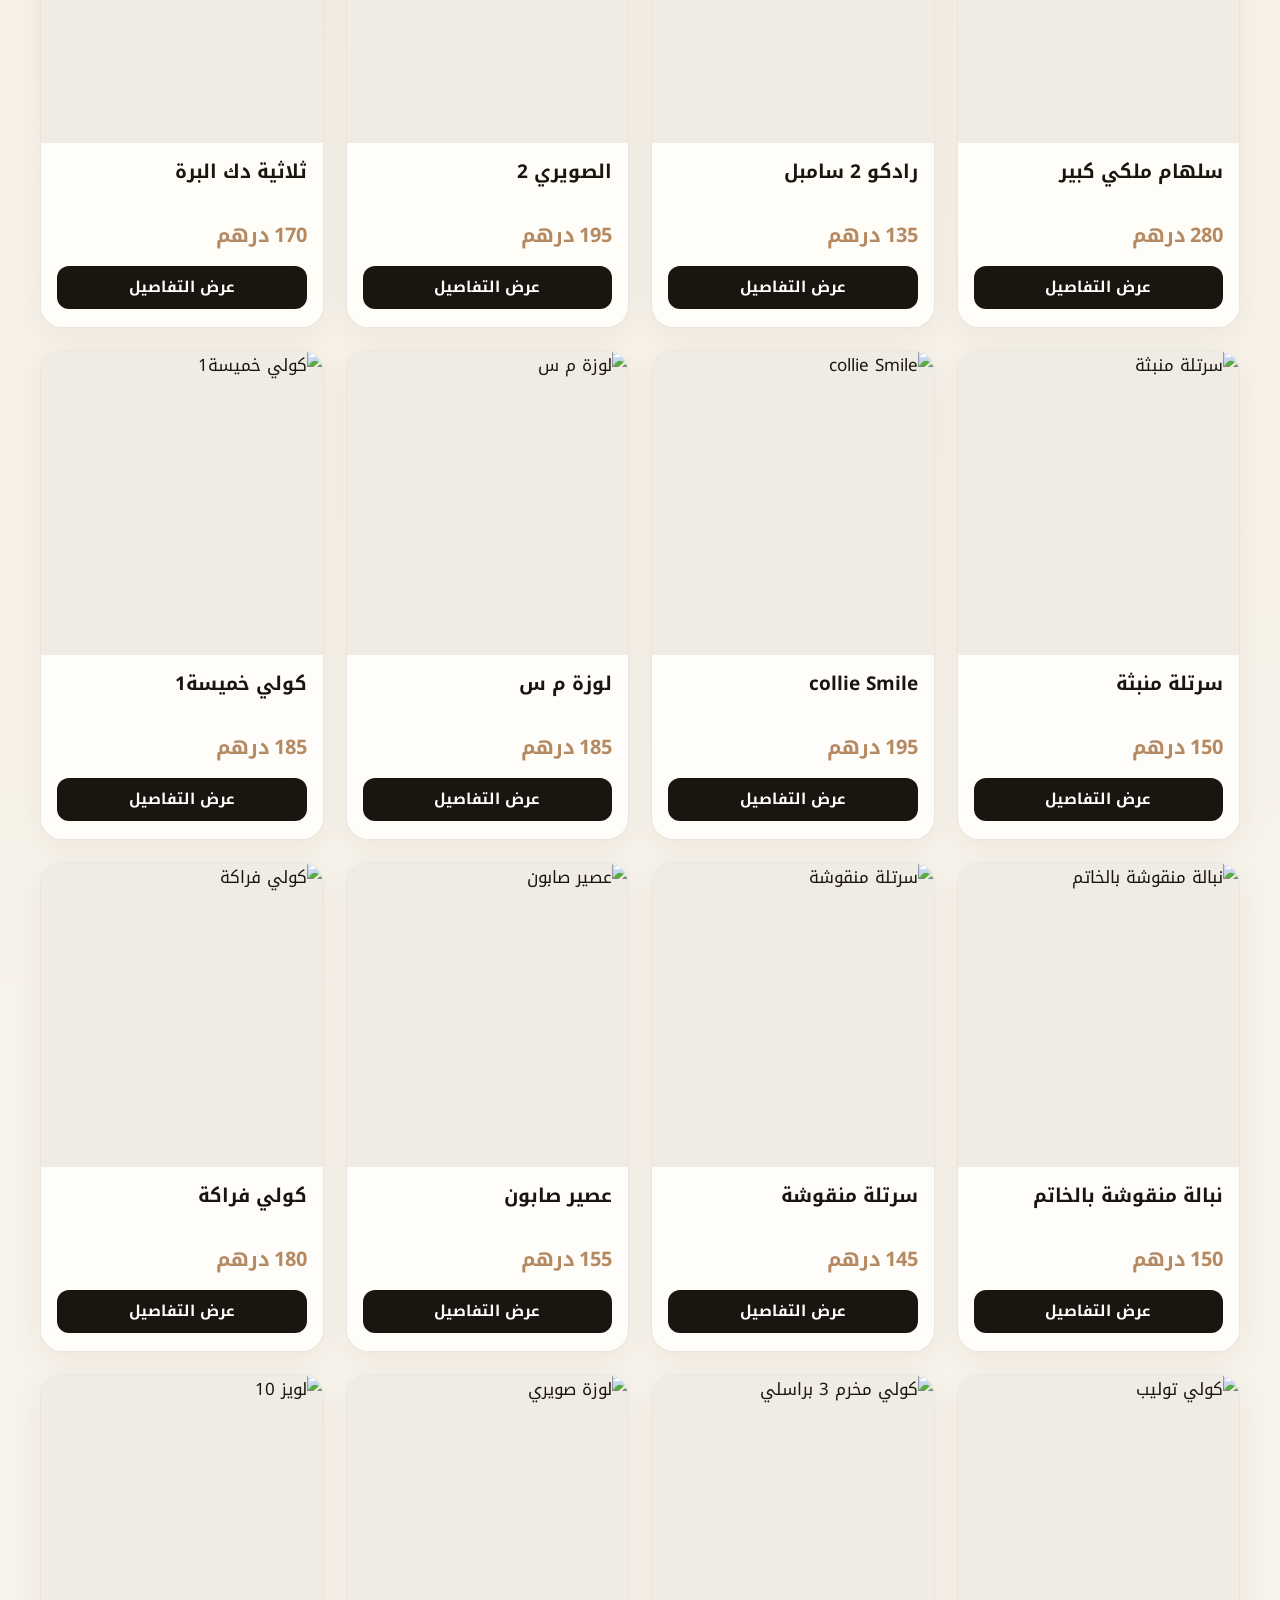
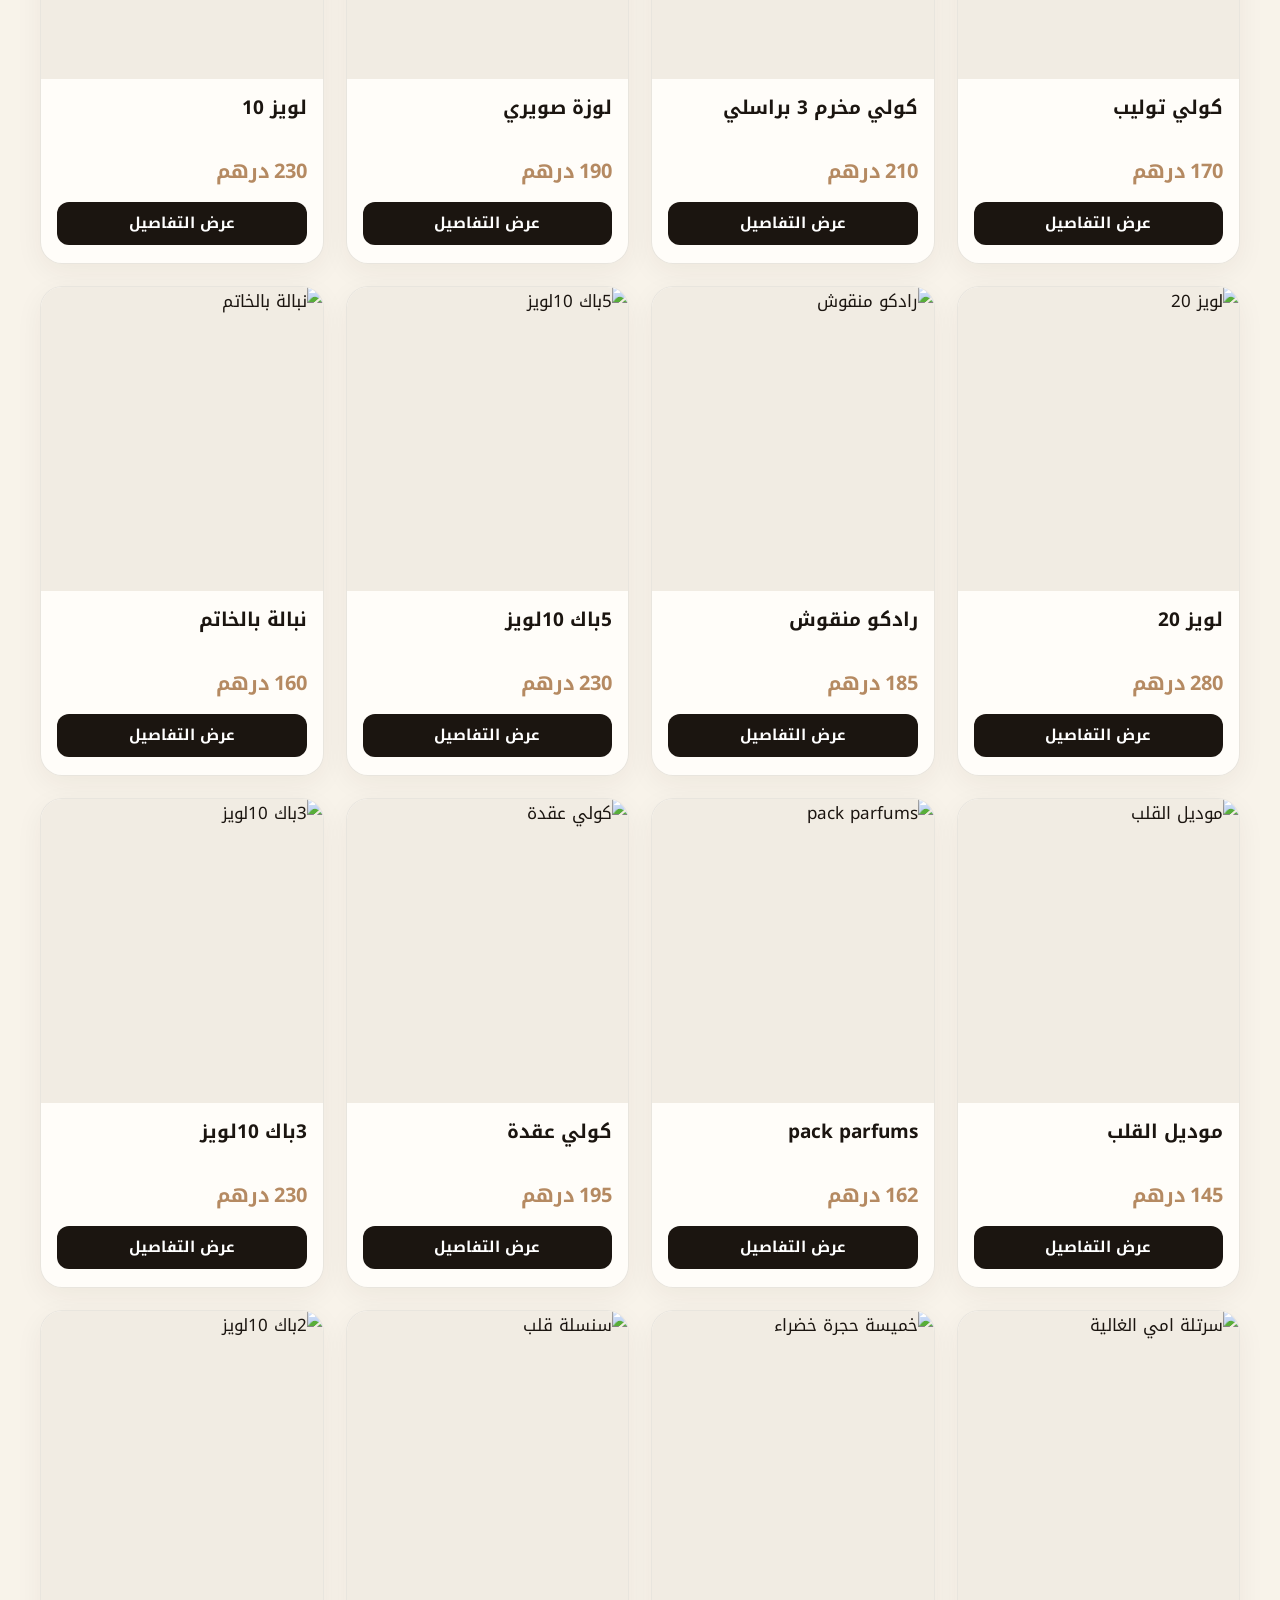
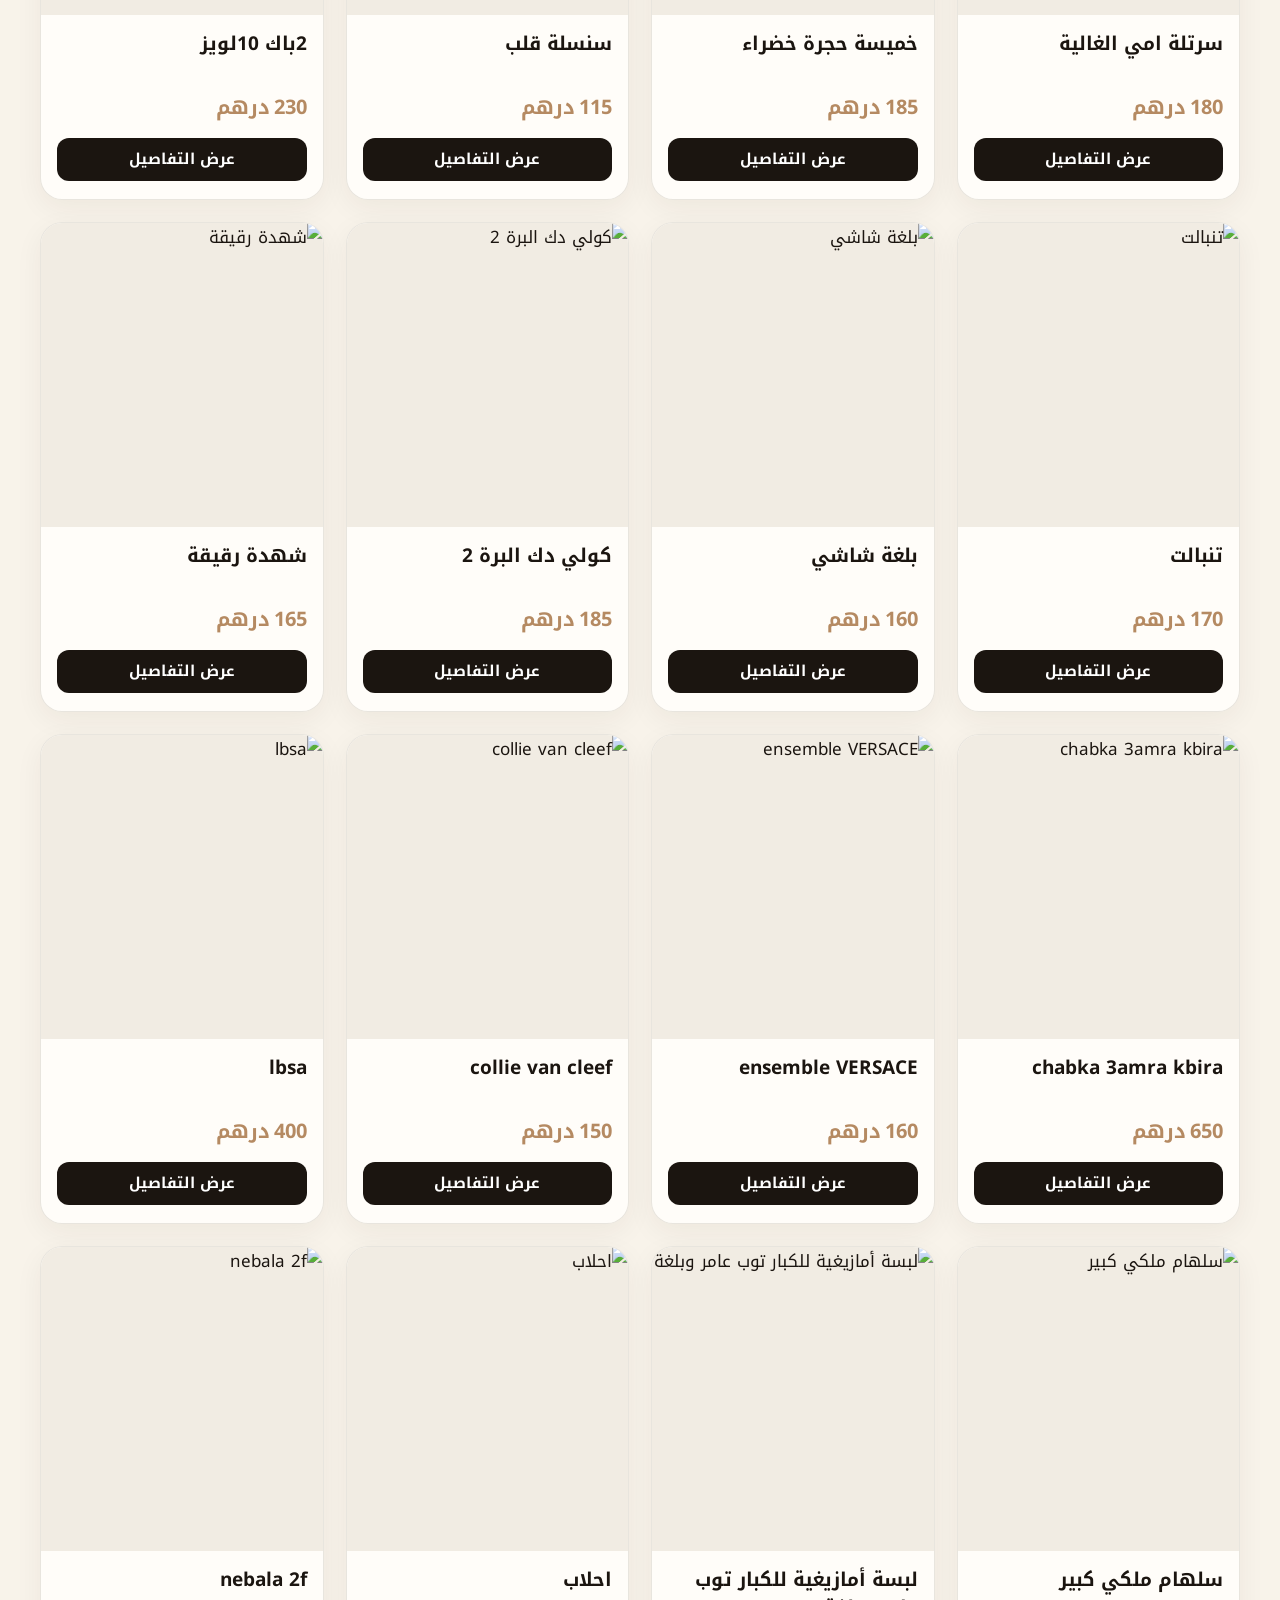
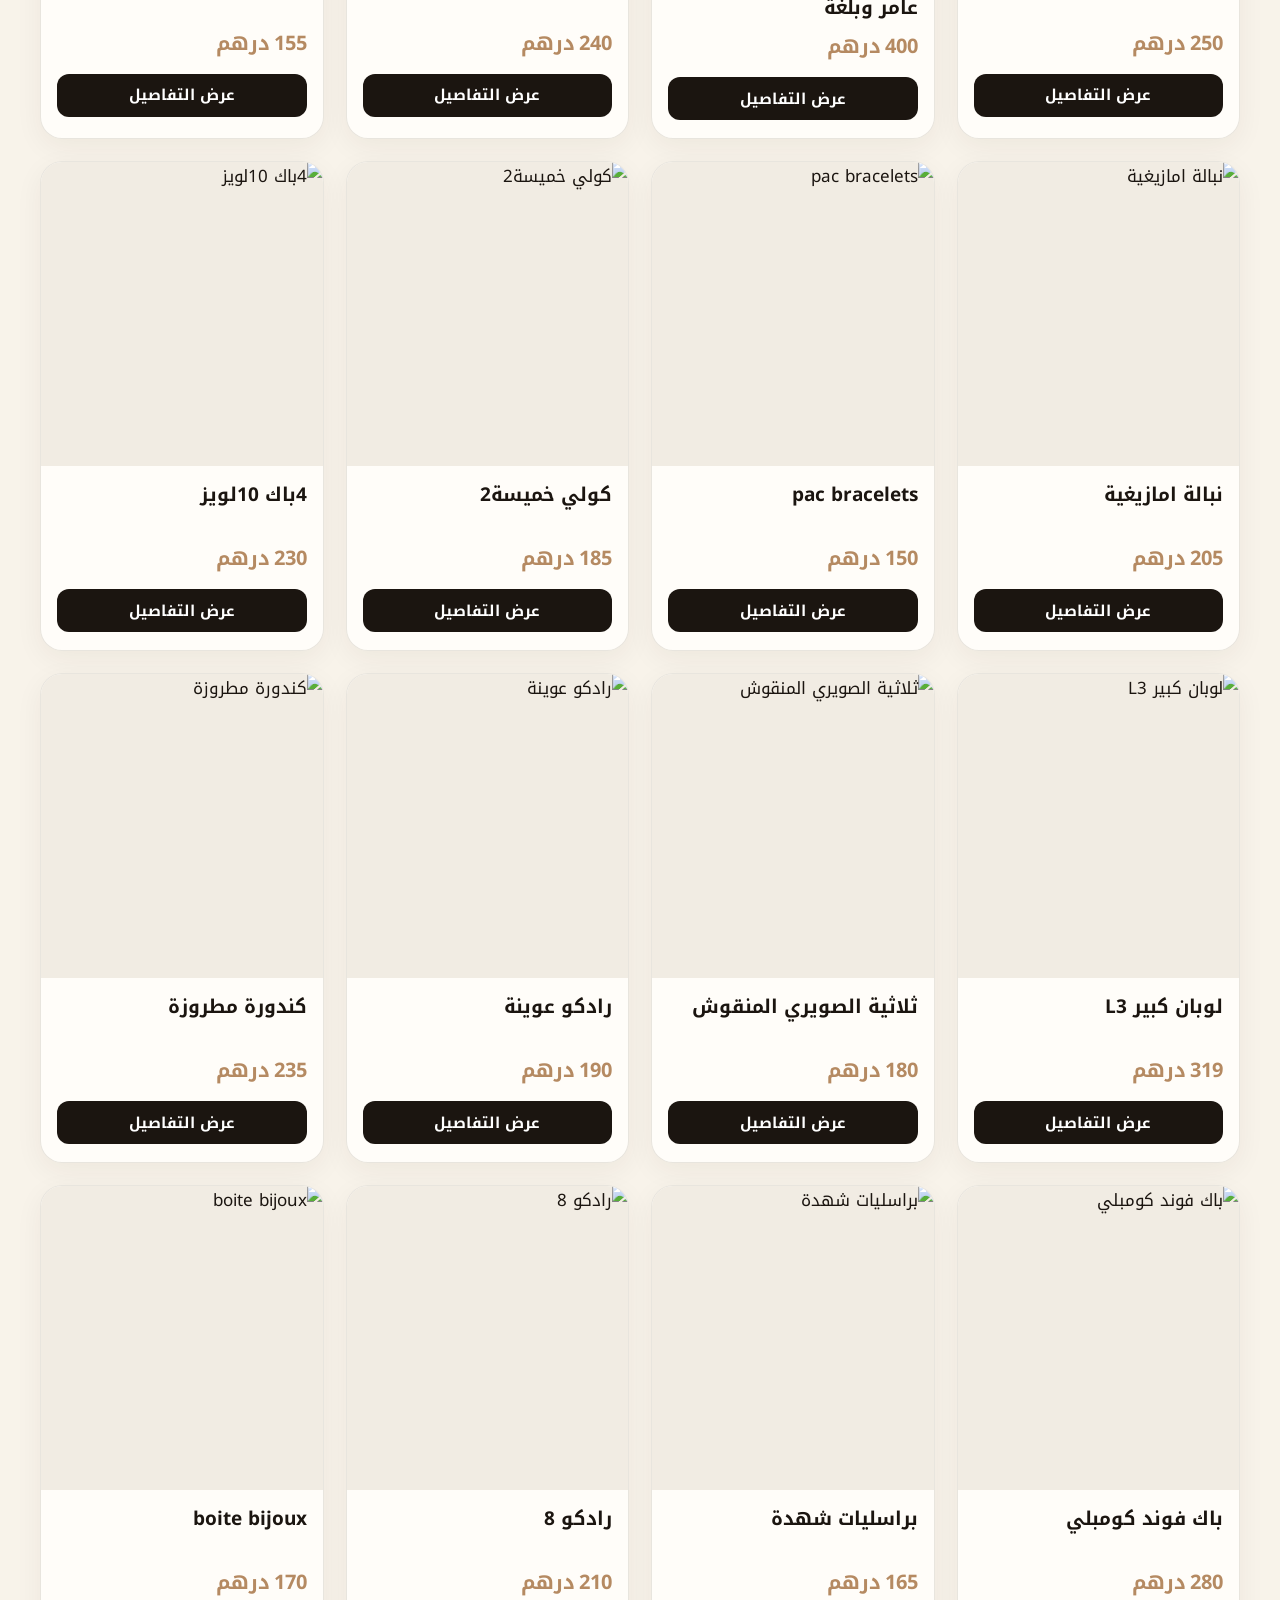
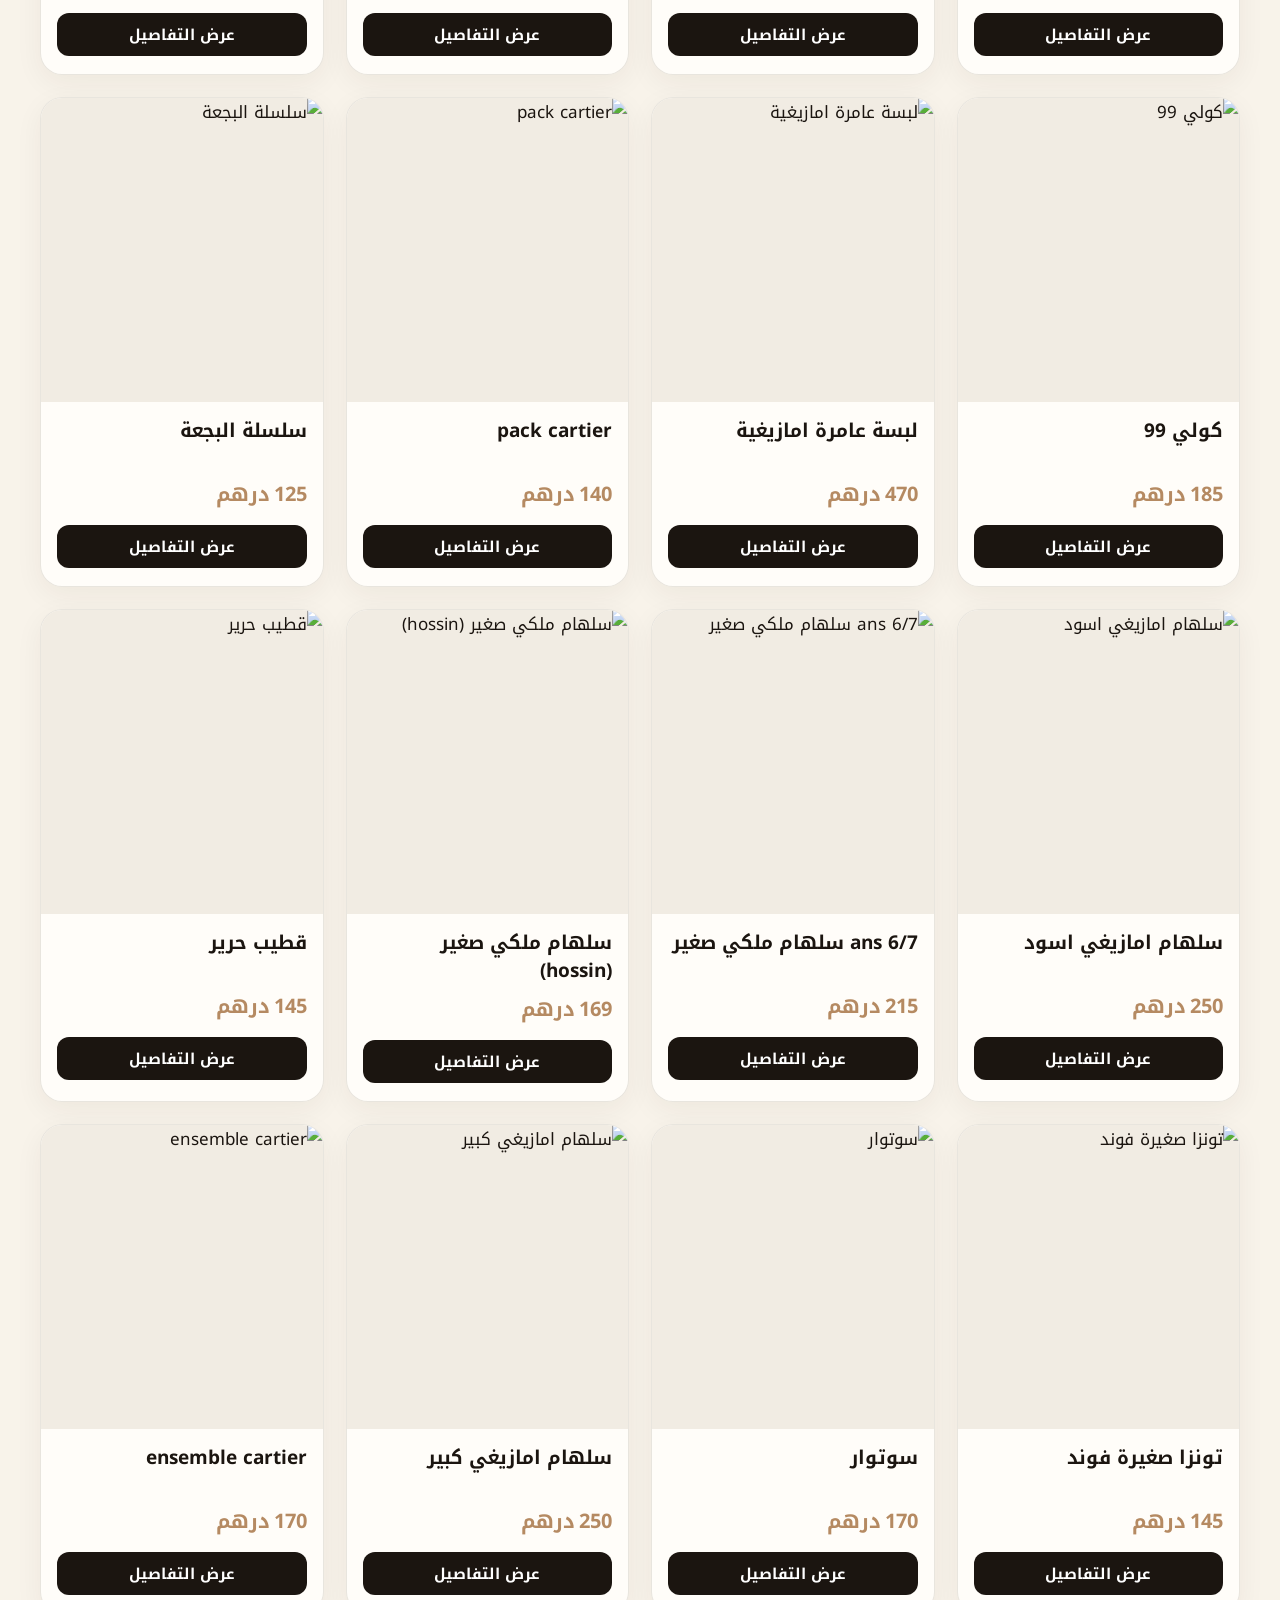
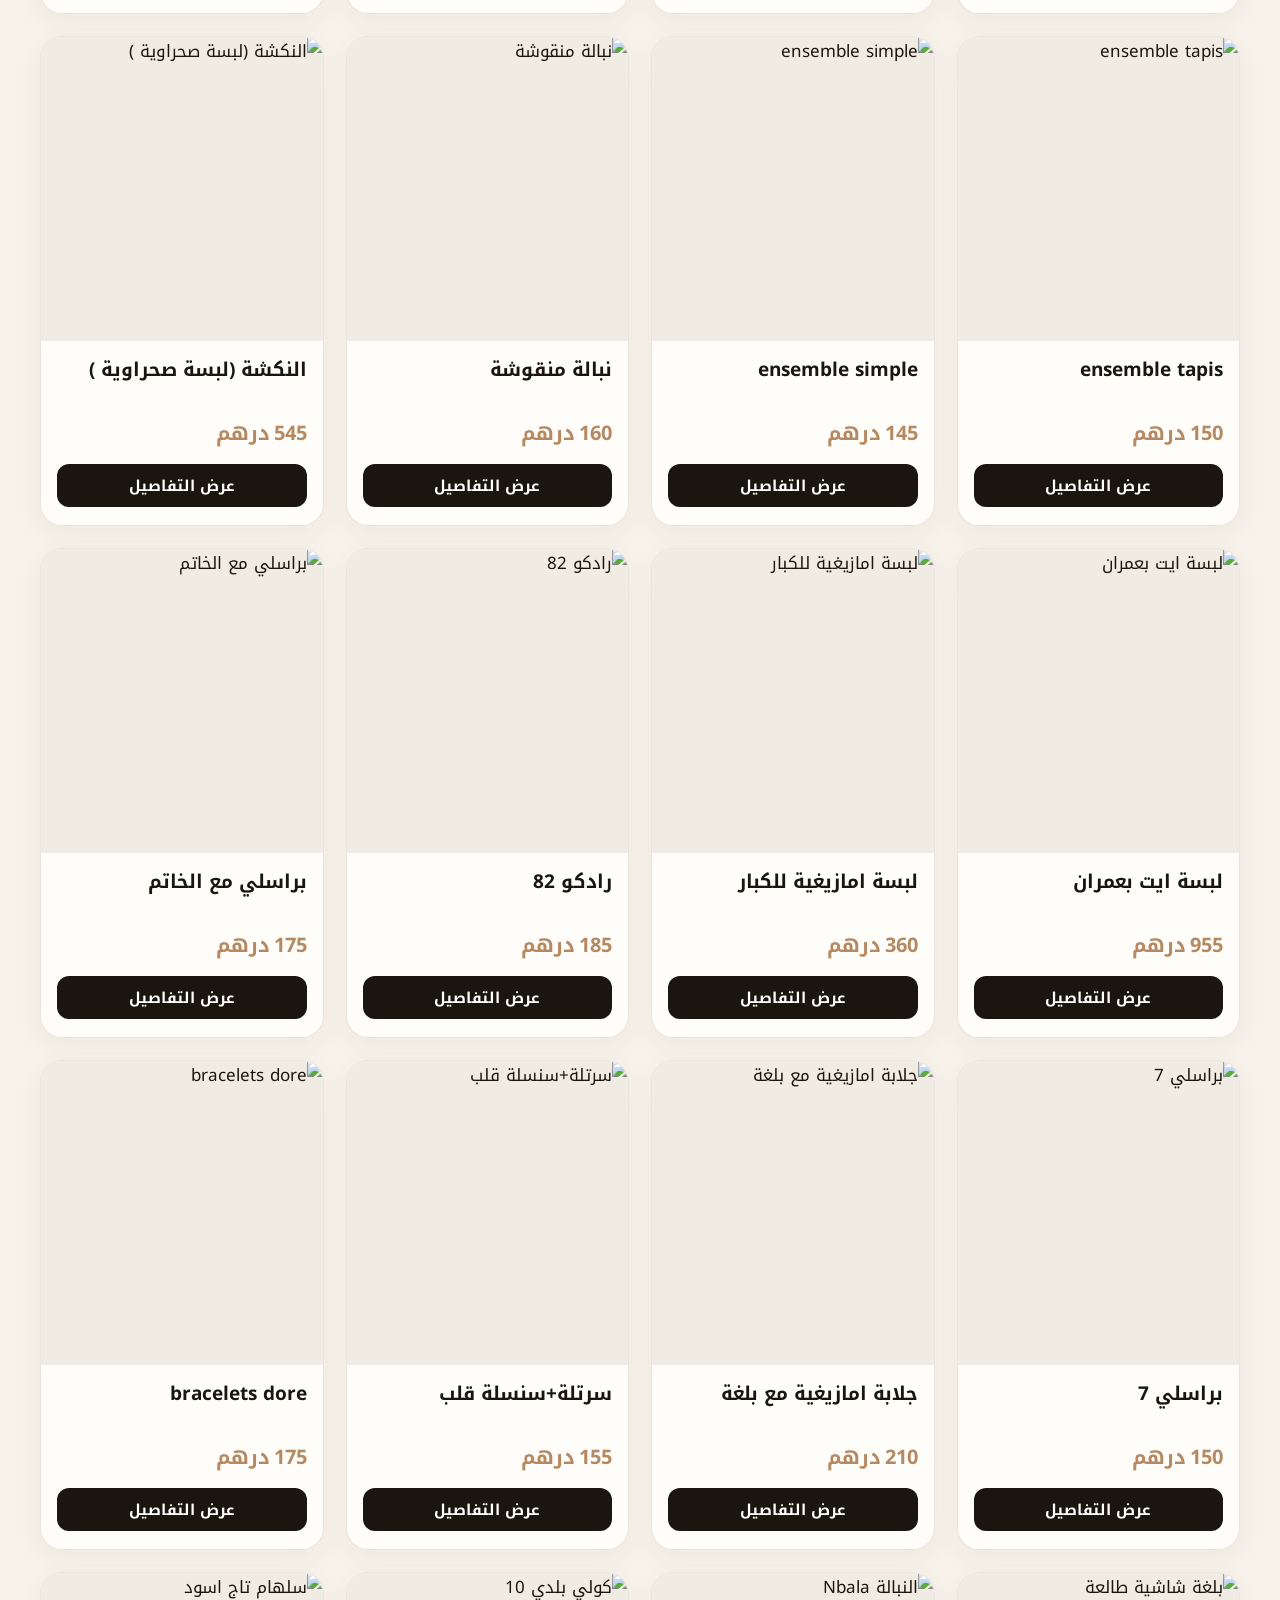
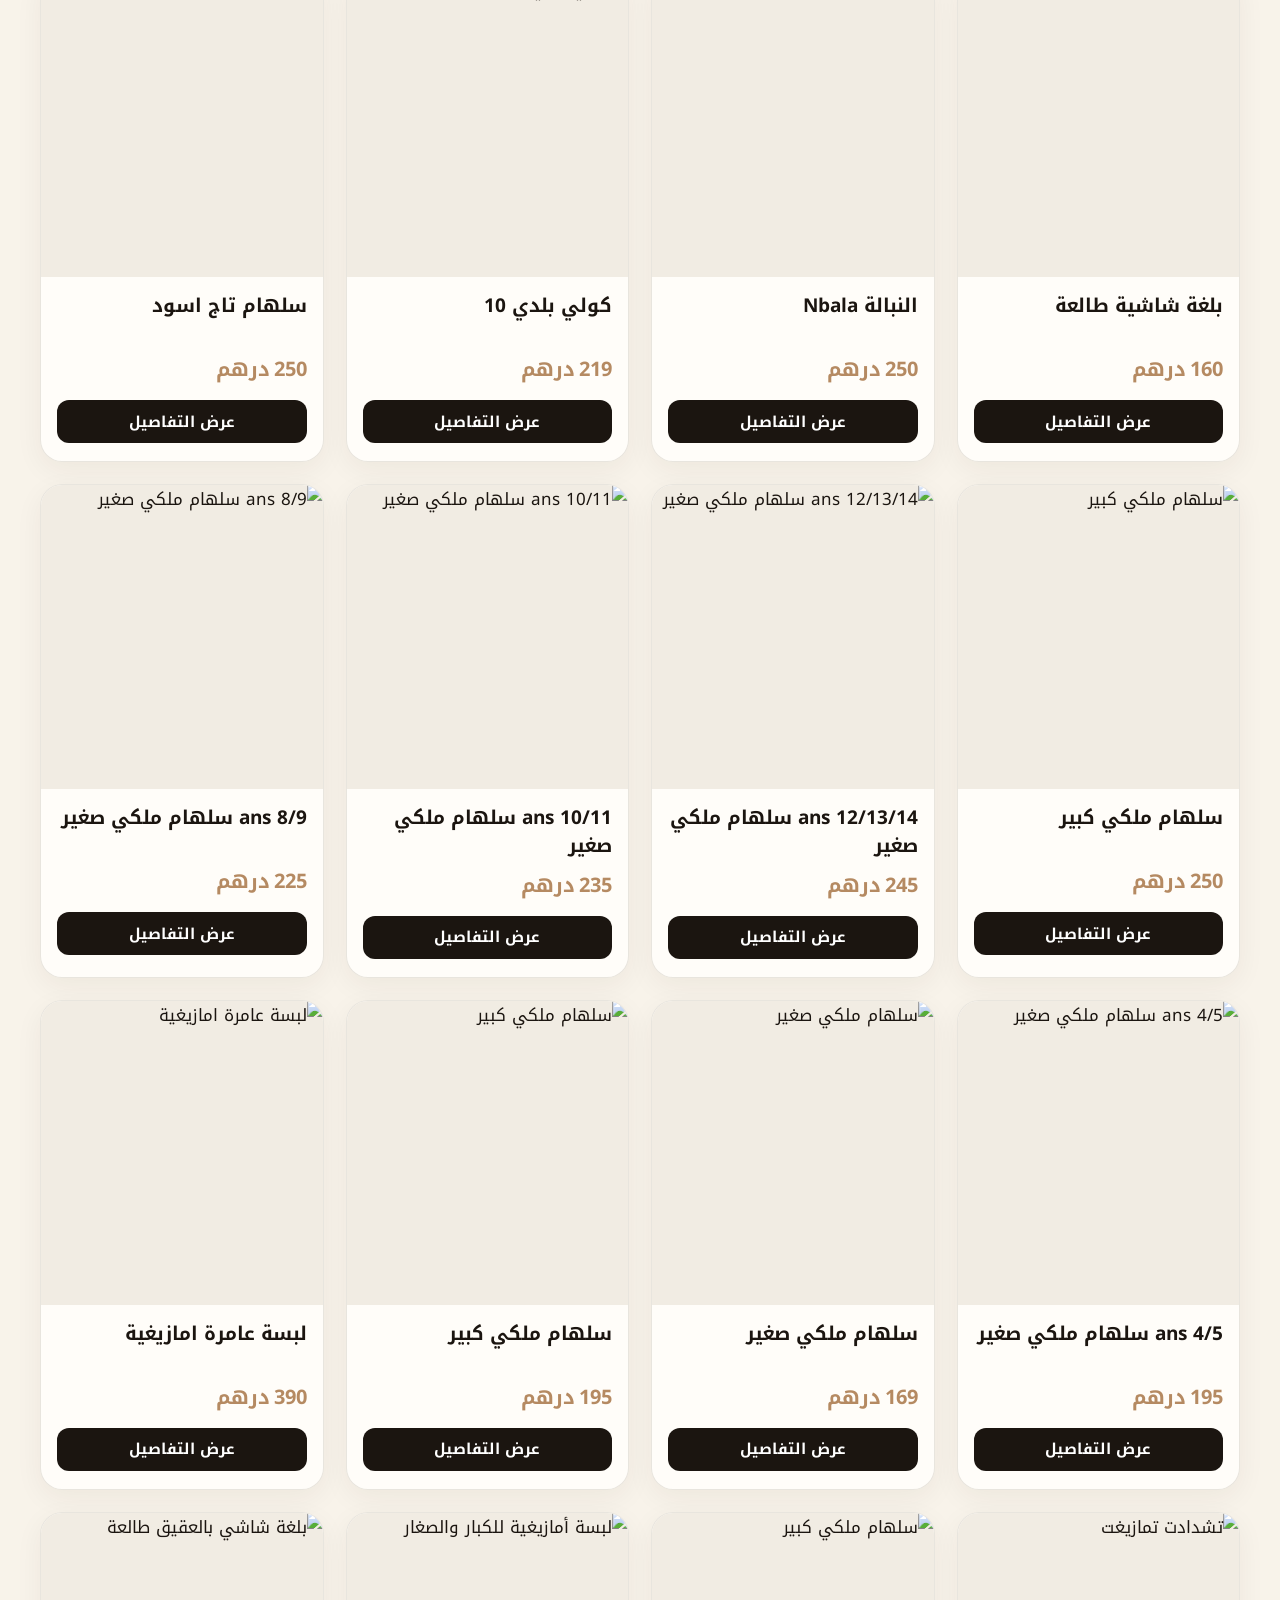
==== commit a03217ca: "Add widget script to index.html" ====
--- a/index.html
+++ b/index.html
@@ -81,5 +81,6 @@
 </div>
 
 <script src="js/store.js"></script>
+<script src="http://localhost:4100/widget.js" data-key="9r1EY_69TDX9TwF9eORAxeyDGMA2J1OVspU2bxycuwE" async></script>
 </body>
 </html>
